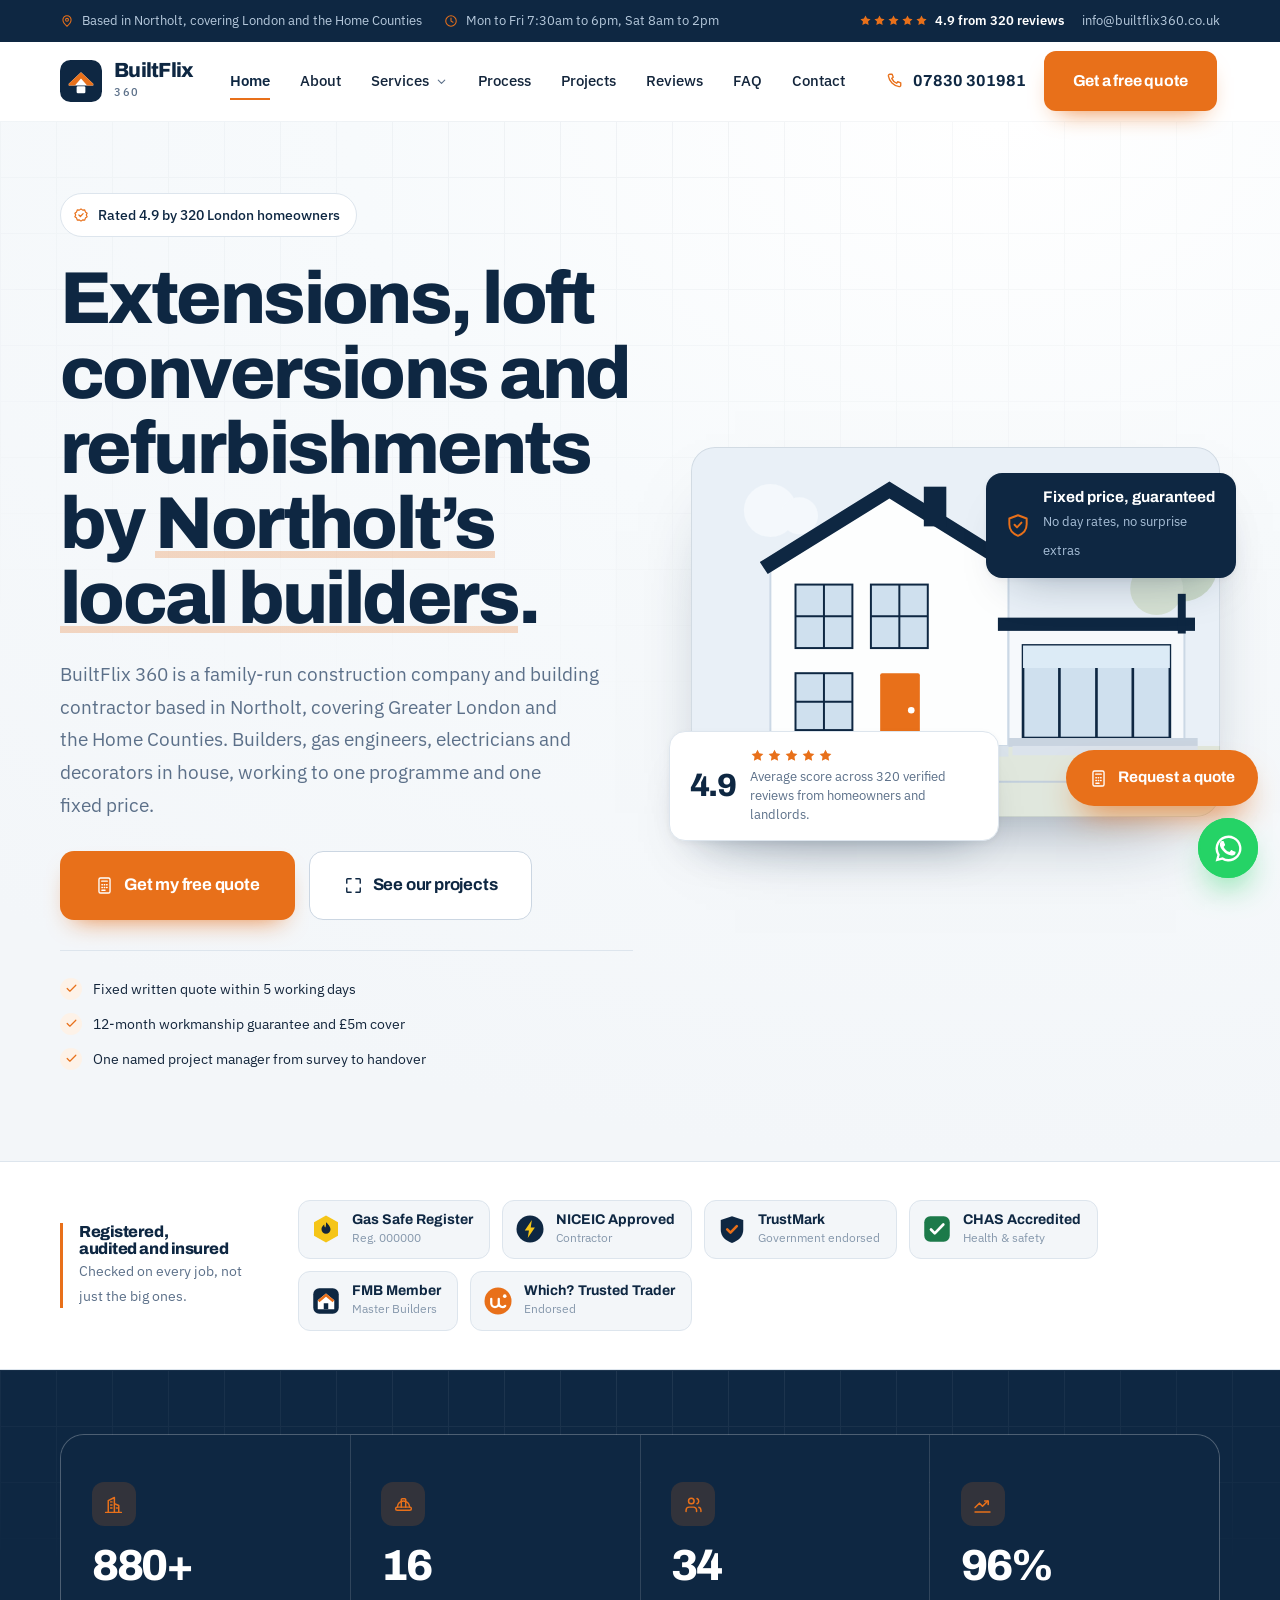
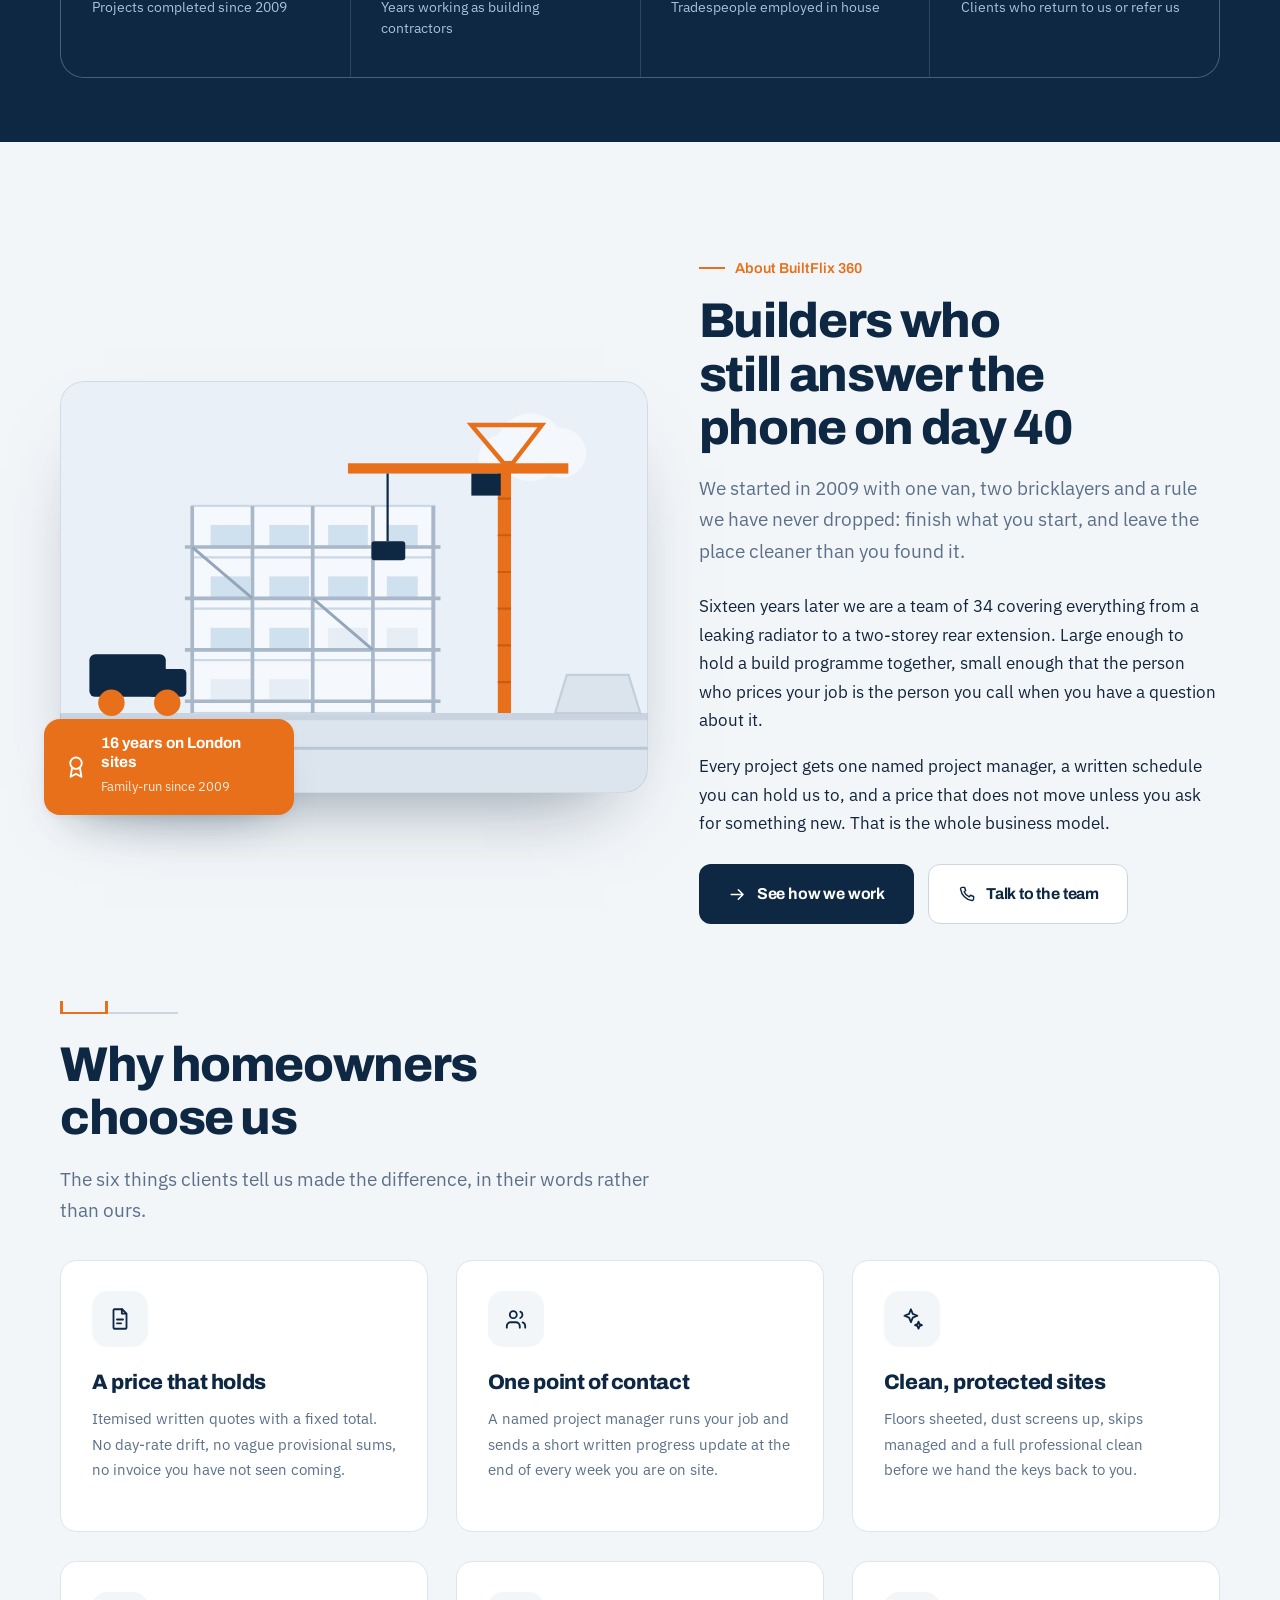
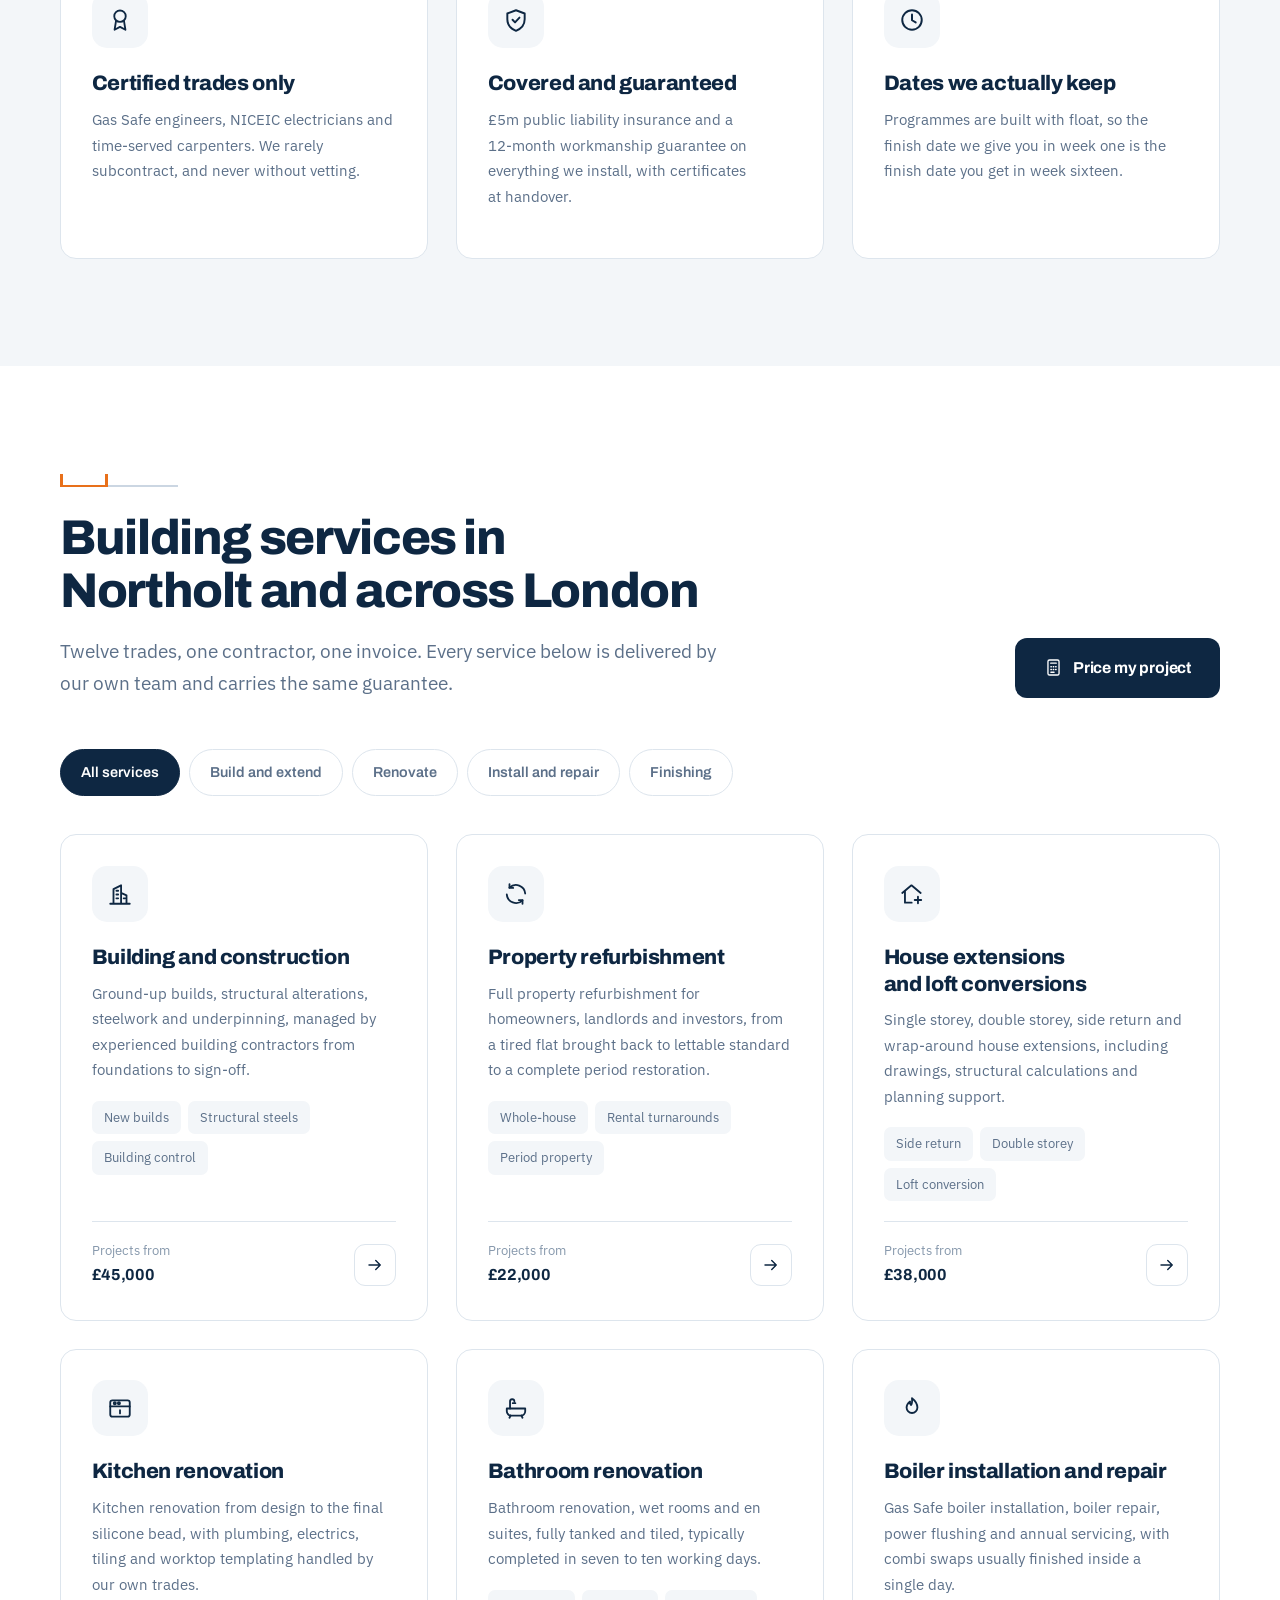
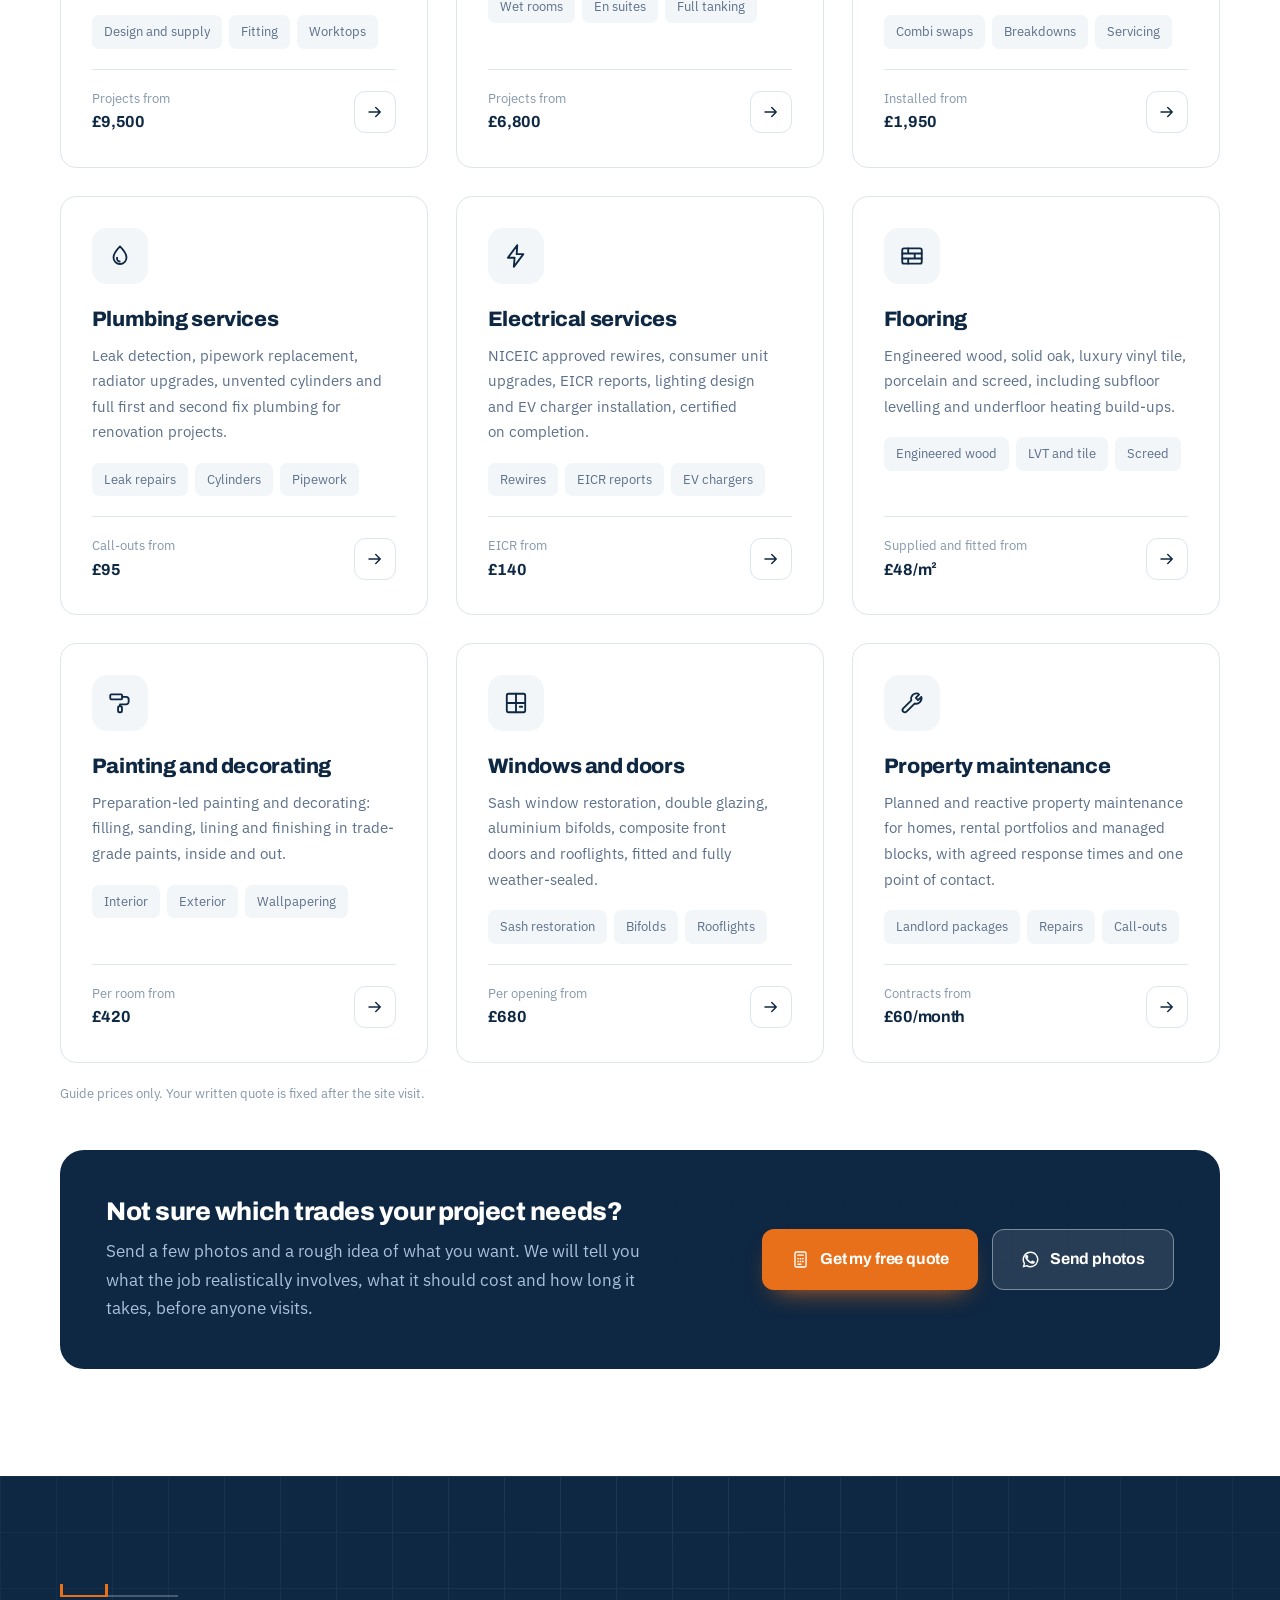
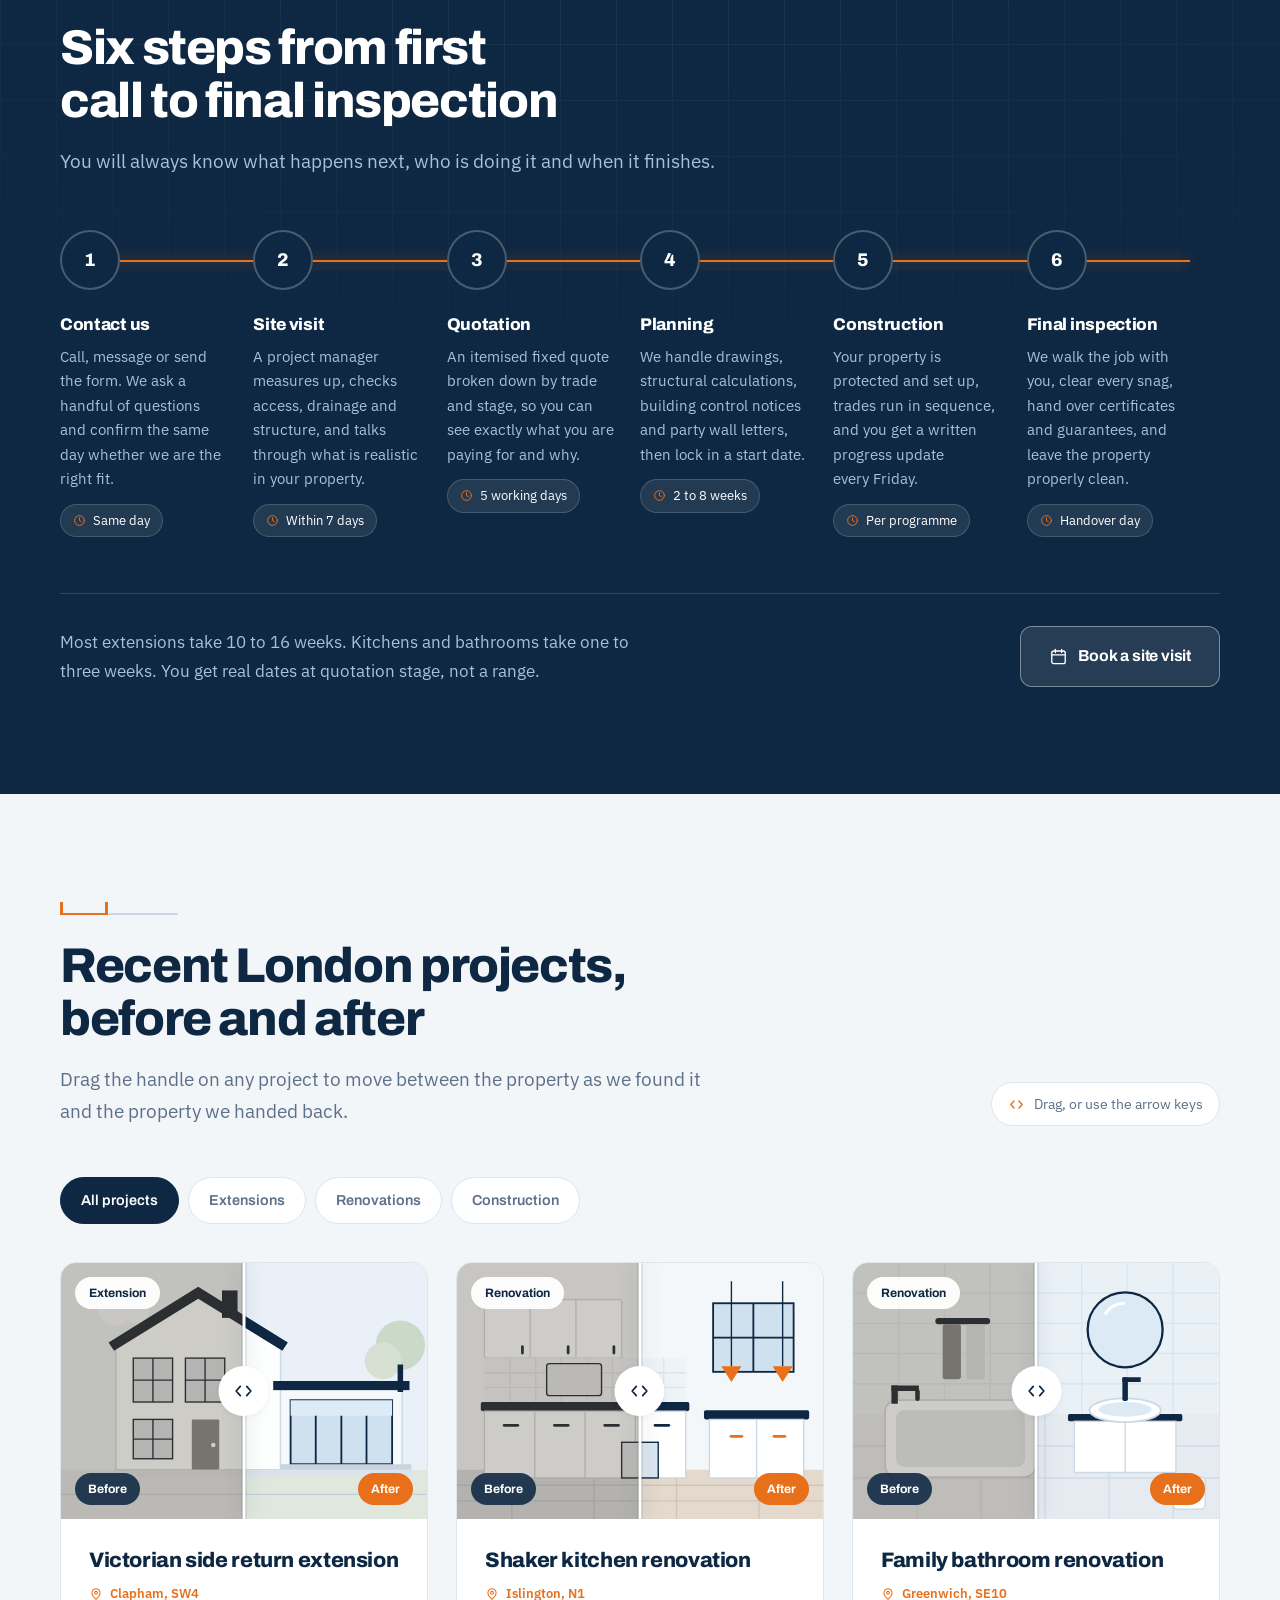
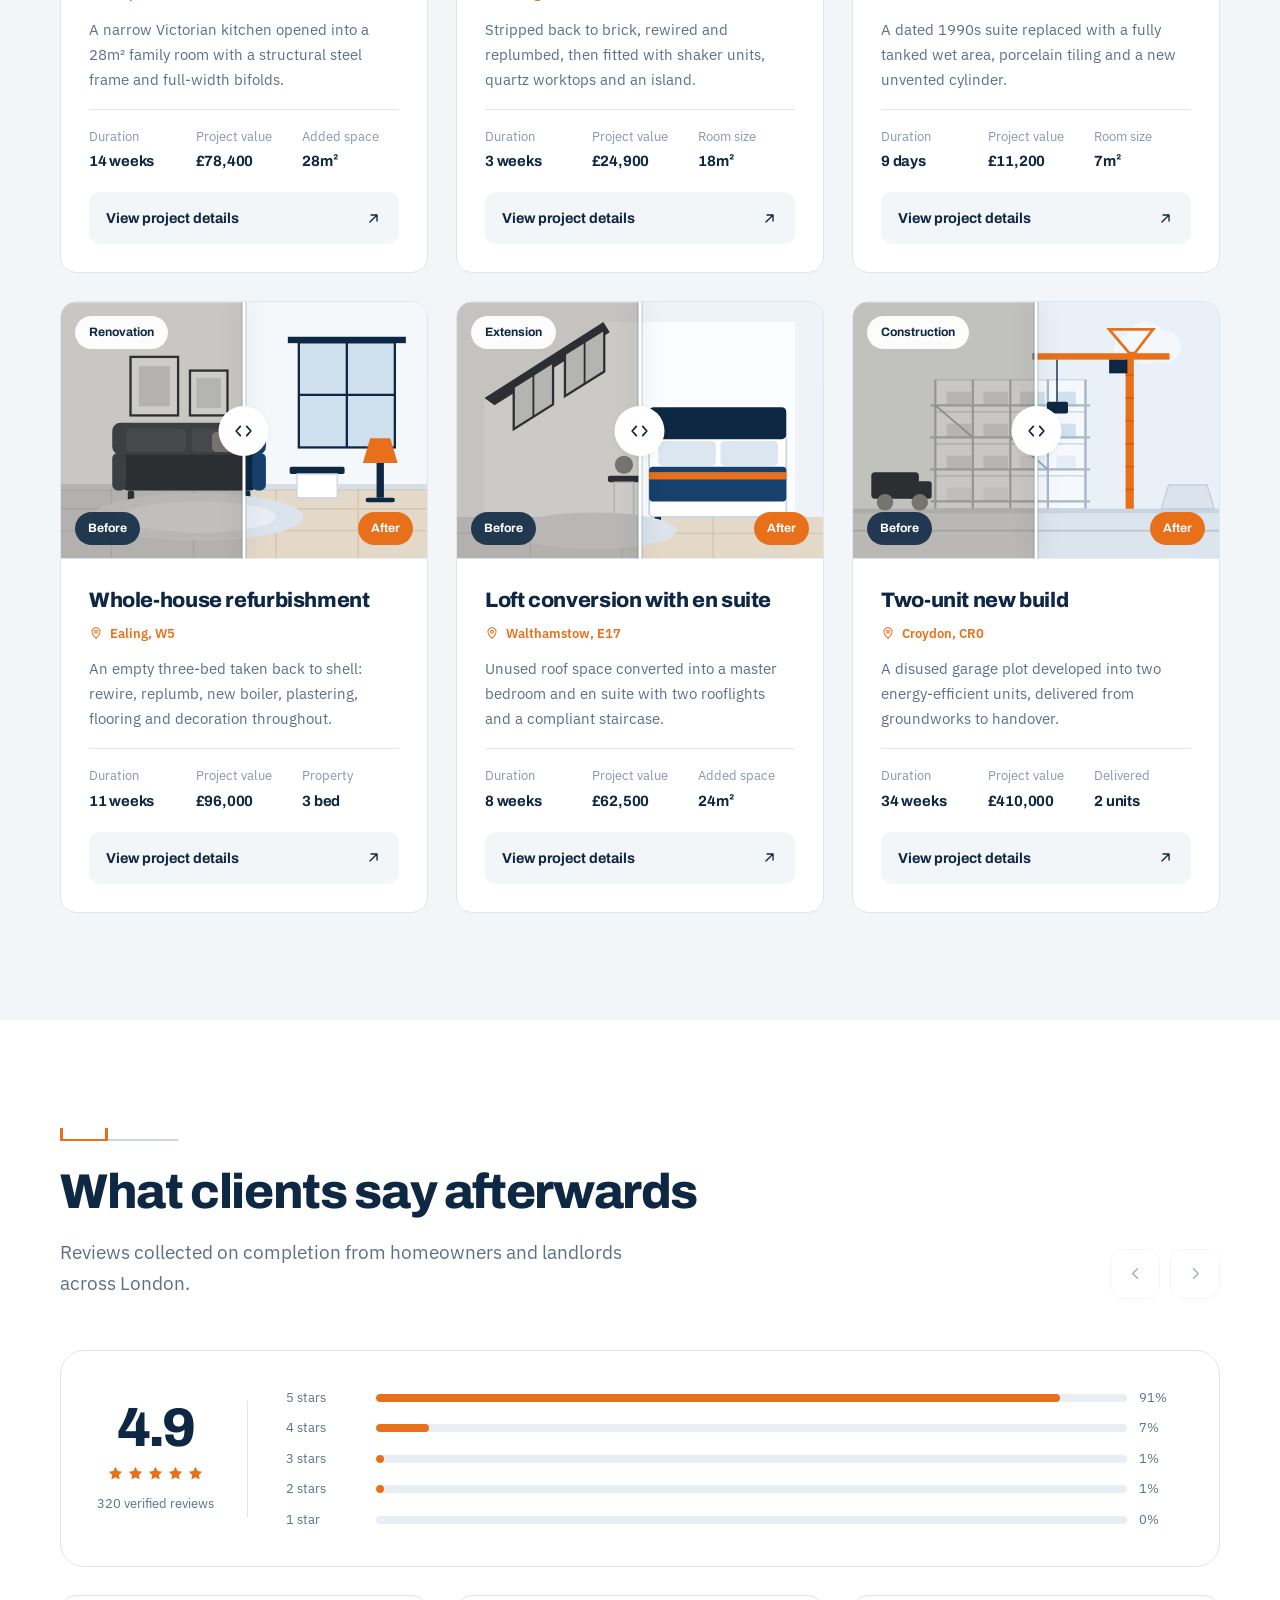
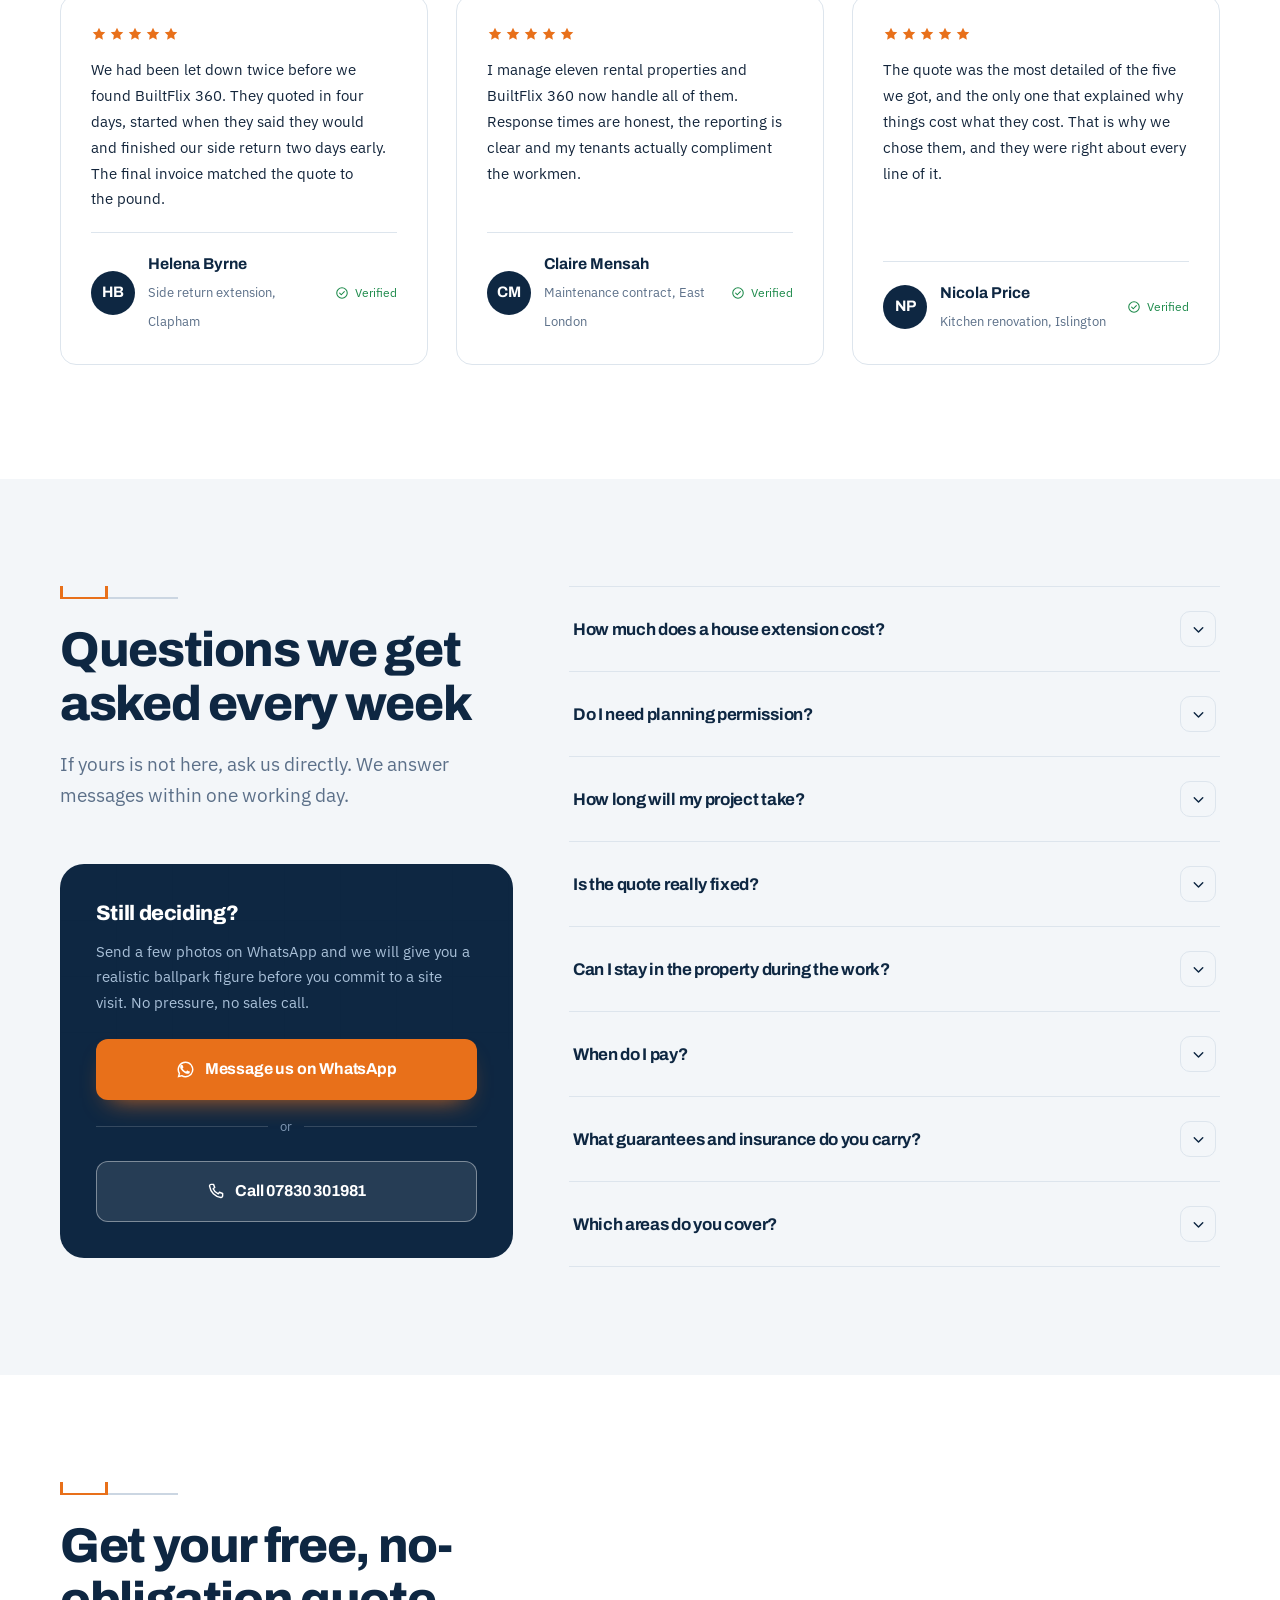
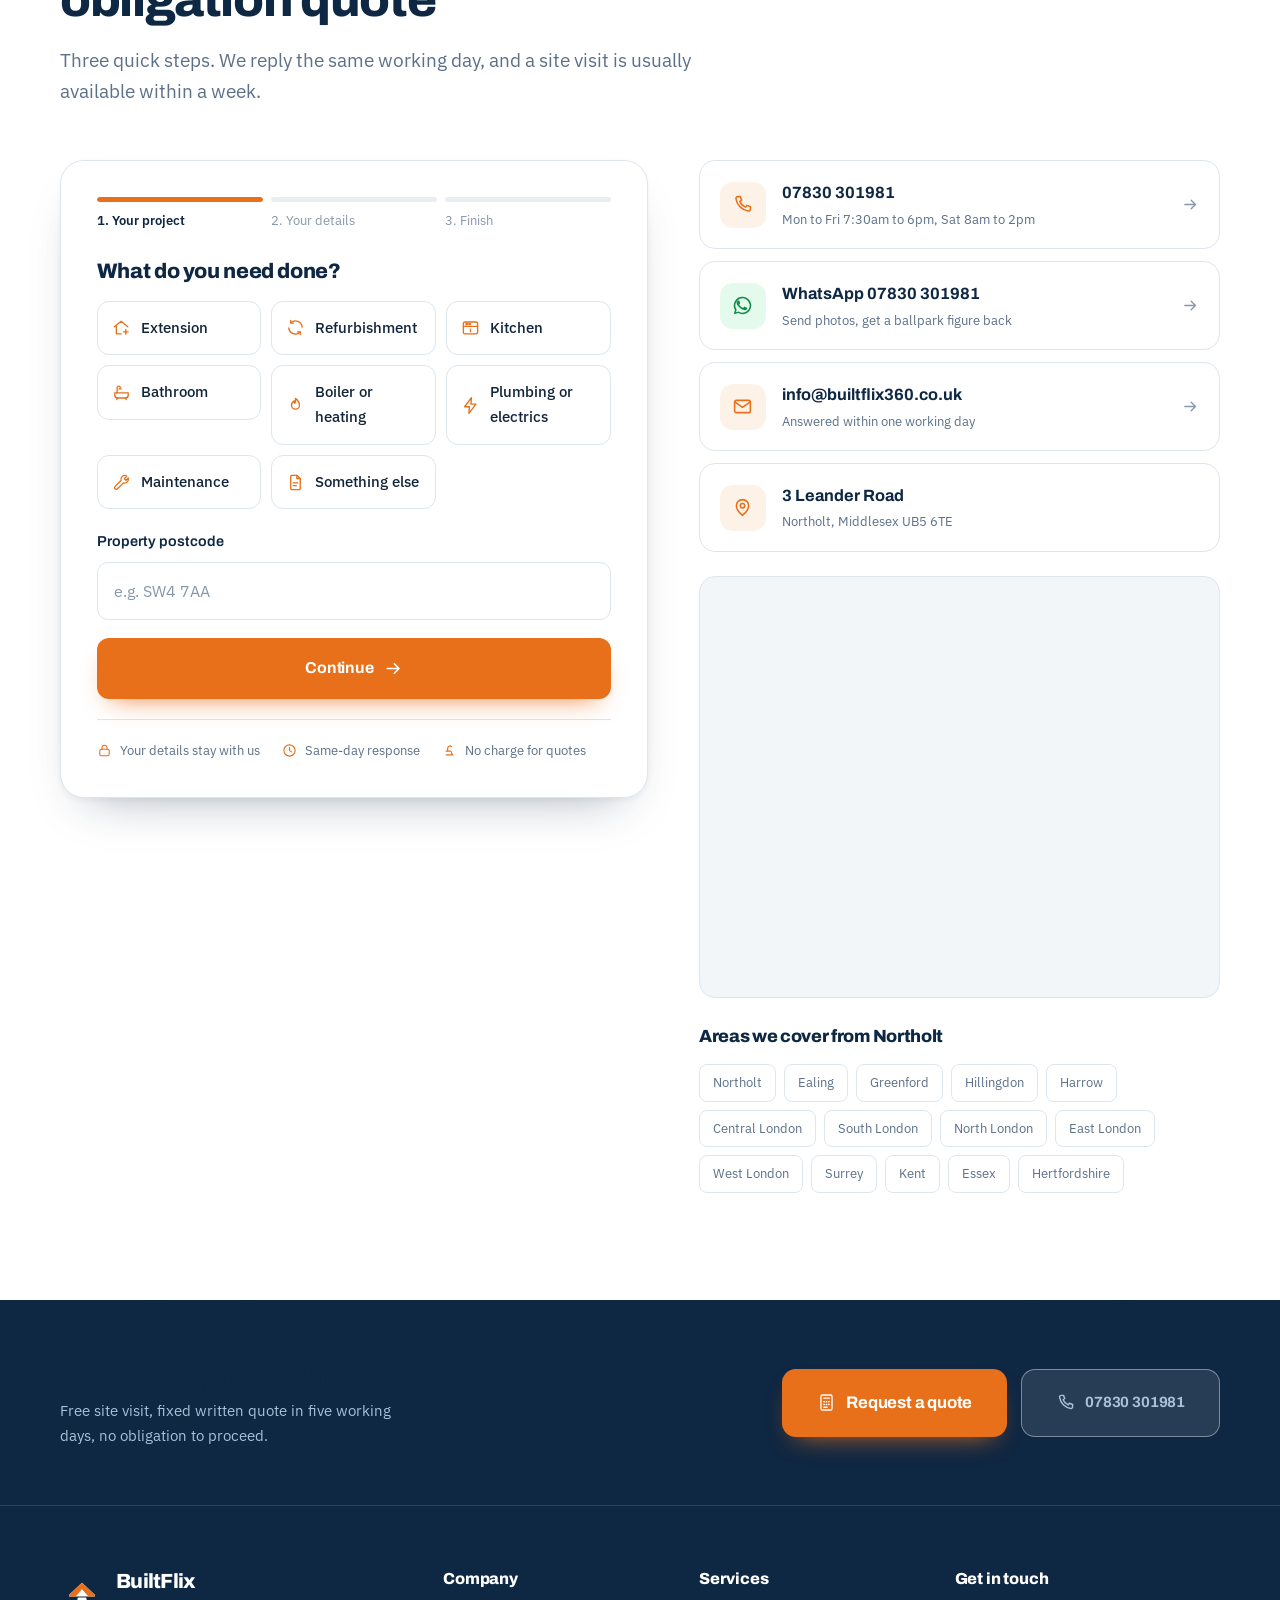
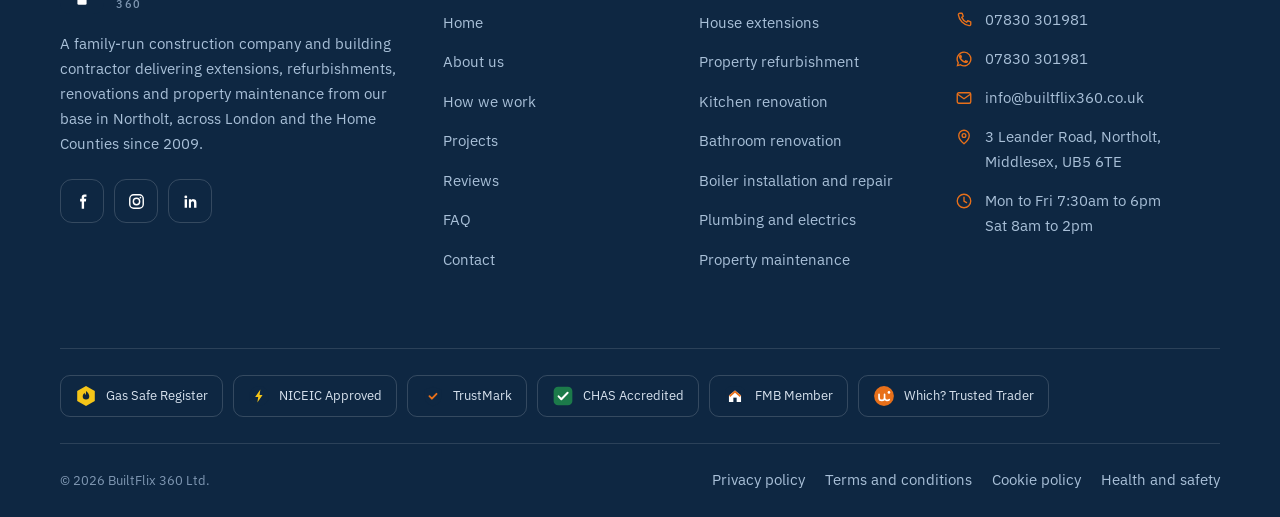
==== index.html @ 6d679d37 "Fix mobile responsive design and layout Co-Authored-By: Claude Opus 5.5 <noreply@anthropic.com>" ====
<!doctype html>
<html lang="en-GB">
<head>
<meta charset="utf-8">
<meta name="viewport" content="width=device-width, initial-scale=1, viewport-fit=cover">
<title>Northolt Builders | Extensions &amp; Lofts | BuiltFlix 360</title>
<meta name="description" content="Northolt builders for house extensions, loft conversions and refurbishments across Greater London. Fixed written quotes in 5 working days. Call 07830 301981.">
<meta name="keywords" content="builders Northolt, building contractors Northolt, house extensions Northolt, loft conversions Northolt, refurbishment Northolt, builders Ealing, builders West London, building contractors London, kitchen renovation, bathroom renovation">
<meta name="geo.region" content="GB-EAL">
<meta name="geo.placename" content="Northolt, London">
<meta name="robots" content="index, follow, max-image-preview:large">
<meta name="theme-color" content="#0e2742">
<link rel="icon" href="/favicon.ico" sizes="48x48">
<link rel="icon" href="/favicon.svg" type="image/svg+xml">
<link rel="apple-touch-icon" href="/apple-touch-icon.png">
<link rel="canonical" href="https://builtflix360.co.uk/">
<meta property="og:type" content="website">
<meta property="og:locale" content="en_GB">
<meta property="og:site_name" content="BuiltFlix 360">
<meta property="og:url" content="https://builtflix360.co.uk/">
<meta property="og:title" content="Builders in Northolt &amp; Greater London | BuiltFlix 360">
<meta property="og:description" content="House extensions, loft conversions, refurbishments, kitchens and bathrooms from a Northolt building contractor. One team, one fixed price.">
<meta name="twitter:card" content="summary">
<meta name="twitter:title" content="Builders in Northolt &amp; Greater London | BuiltFlix 360">
<meta name="twitter:description" content="House extensions, loft conversions, refurbishments, kitchens and bathrooms from a Northolt building contractor. One team, one fixed price.">
<link rel="preconnect" href="https://fonts.googleapis.com">
<link rel="preconnect" href="https://fonts.gstatic.com" crossorigin>
<link href="https://fonts.googleapis.com/css2?family=Archivo:wght@500;600;700;800;900&family=IBM+Plex+Sans:wght@400;500;600&display=swap" rel="stylesheet">

<script type="application/ld+json">
{
  "@context": "https://schema.org",
  "@graph": [
    {
      "@type": "GeneralContractor",
      "@id": "https://builtflix360.co.uk/#business",
      "name": "BuiltFlix 360",
      "description": "Northolt building contractor offering house extensions, loft conversions, property refurbishment, kitchen and bathroom renovation, boiler installation and repair, plumbing, electrical services and property maintenance across Greater London.",
      "url": "https://builtflix360.co.uk/",
      "telephone": "+447830301981",
      "email": "info@builtflix360.co.uk",
      "priceRange": "££",
      "foundingDate": "2009",
      "address": {
        "@type": "PostalAddress",
        "streetAddress": "3 Leander Road",
        "addressLocality": "Northolt",
        "addressRegion": "Middlesex",
        "postalCode": "UB5 6TE",
        "addressCountry": "GB"
      },
      "areaServed": [
        {
          "@type": "City",
          "name": "Northolt"
        },
        {
          "@type": "AdministrativeArea",
          "name": "London Borough of Ealing"
        },
        {
          "@type": "AdministrativeArea",
          "name": "Greater London"
        },
        {
          "@type": "AdministrativeArea",
          "name": "Surrey"
        },
        {
          "@type": "AdministrativeArea",
          "name": "Kent"
        },
        {
          "@type": "AdministrativeArea",
          "name": "Essex"
        },
        {
          "@type": "AdministrativeArea",
          "name": "Hertfordshire"
        }
      ],
      "openingHoursSpecification": [
        {
          "@type": "OpeningHoursSpecification",
          "dayOfWeek": [
            "Monday",
            "Tuesday",
            "Wednesday",
            "Thursday",
            "Friday"
          ],
          "opens": "07:30",
          "closes": "18:00"
        },
        {
          "@type": "OpeningHoursSpecification",
          "dayOfWeek": "Saturday",
          "opens": "08:00",
          "closes": "14:00"
        }
      ],
      "hasOfferCatalog": {
        "@type": "OfferCatalog",
        "name": "Building services",
        "itemListElement": [
          {
            "@type": "Offer",
            "itemOffered": {
              "@type": "Service",
              "name": "House extensions"
            }
          },
          {
            "@type": "Offer",
            "itemOffered": {
              "@type": "Service",
              "name": "Loft conversions"
            }
          },
          {
            "@type": "Offer",
            "itemOffered": {
              "@type": "Service",
              "name": "Property refurbishment"
            }
          },
          {
            "@type": "Offer",
            "itemOffered": {
              "@type": "Service",
              "name": "Kitchen renovation"
            }
          },
          {
            "@type": "Offer",
            "itemOffered": {
              "@type": "Service",
              "name": "Bathroom renovation"
            }
          },
          {
            "@type": "Offer",
            "itemOffered": {
              "@type": "Service",
              "name": "Boiler installation and repair"
            }
          },
          {
            "@type": "Offer",
            "itemOffered": {
              "@type": "Service",
              "name": "Property maintenance"
            }
          }
        ]
      },
      "hasMap": "https://maps.google.com/maps?q=3+Leander+Road,+Northolt,+UB5+6TE",
      "sameAs": [
        "https://www.instagram.com/builtflix360/"
      ],
      "contactPoint": {
        "@type": "ContactPoint",
        "telephone": "+447830301981",
        "email": "info@builtflix360.co.uk",
        "contactType": "customer service",
        "areaServed": "GB",
        "availableLanguage": "English"
      },
      "logo": "https://builtflix360.co.uk/logo.png",
      "image": "https://builtflix360.co.uk/logo.png"
    },
    {
      "@type": "WebSite",
      "@id": "https://builtflix360.co.uk/#website",
      "url": "https://builtflix360.co.uk/",
      "name": "BuiltFlix 360",
      "inLanguage": "en-GB",
      "publisher": {
        "@id": "https://builtflix360.co.uk/#business"
      }
    },
    {
      "@type": "FAQPage",
      "mainEntity": [
        {
          "@type": "Question",
          "name": "How much does a house extension cost?",
          "acceptedAnswer": {
            "@type": "Answer",
            "text": "In London, single storey extensions generally cost between £2,200 and £3,000 per square metre depending on structure, glazing and finish level. A side return typically runs £55,000 to £90,000. BuiltFlix 360 issues a fixed figure after the site visit."
          }
        },
        {
          "@type": "Question",
          "name": "Do I need planning permission for an extension?",
          "acceptedAnswer": {
            "@type": "Answer",
            "text": "Many extensions and loft conversions fall under permitted development and need no planning application. We check your property against current rules at the site visit and prepare the application if one is required."
          }
        },
        {
          "@type": "Question",
          "name": "How long will my building project take?",
          "acceptedAnswer": {
            "@type": "Answer",
            "text": "A bathroom takes seven to ten working days, a kitchen two to three weeks, a loft conversion six to nine weeks and a single storey extension ten to sixteen weeks."
          }
        },
        {
          "@type": "Question",
          "name": "Is the quote really fixed?",
          "acceptedAnswer": {
            "@type": "Answer",
            "text": "Yes. The price changes only if you request work outside the specification or if genuinely hidden defects are uncovered, and then only after a written variation you approve first."
          }
        },
        {
          "@type": "Question",
          "name": "What guarantees and insurance do you carry?",
          "acceptedAnswer": {
            "@type": "Answer",
            "text": "£5m public liability insurance, a 12-month workmanship guarantee, Gas Safe registration for heating work and NICEIC certification for electrical work."
          }
        },
        {
          "@type": "Question",
          "name": "Which areas do you cover?",
          "acceptedAnswer": {
            "@type": "Answer",
            "text": "All Greater London postcodes plus Surrey, Kent, Essex and Hertfordshire within roughly an hour of our Northolt base."
          }
        }
      ]
    }
  ]
}
</script>

<style>
/* ════════════════════════════════════════════════════════════
   BUILTFLIX 360 — design system
   Light theme. Navy structure, soft grey ground, orange action.
   ════════════════════════════════════════════════════════════ */
:root{
  /* colour */
  --paper:#ffffff;
  --mist:#f3f6f9;
  --mist-2:#e8eef4;
  --line:#dde5ed;
  --line-2:#cbd6e2;
  --navy:#0e2742;
  --navy-2:#17406c;
  --navy-3:#1d4f83;
  --ink:#13253b;
  --steel:#5c7089;
  --steel-2:#8698ac;
  --amber:#e8701a;
  --amber-dark:#c85c0d;
  --amber-soft:#fdf2e8;
  --green:#25d366;
  --gold:#c8922a;

  /* type */
  --font-display:"Archivo","Helvetica Neue",Arial,sans-serif;
  --font-body:"IBM Plex Sans","Segoe UI",Roboto,Arial,sans-serif;
  --t-hero:clamp(2.55rem,1.35rem + 4.6vw,4.6rem);
  --t-h2:clamp(1.95rem,1.35rem + 2.3vw,3.05rem);
  --t-h3:clamp(1.12rem,1.03rem + .35vw,1.33rem);
  --t-lead:clamp(1.04rem,.99rem + .28vw,1.22rem);
  --t-body:clamp(.99rem,.96rem + .16vw,1.06rem);
  --t-sm:.9rem;
  --t-xs:.8rem;

  /* space */
  --pad-x:clamp(20px,4vw,40px);
  --sec:clamp(76px,8.4vw,132px);
  --gap:clamp(20px,2.2vw,30px);

  /* form */
  --r-s:10px; --r-m:16px; --r-l:24px; --r-xl:32px;
  --sh-1:0 1px 2px rgba(14,39,66,.05), 0 8px 22px -16px rgba(14,39,66,.28);
  --sh-2:0 2px 6px rgba(14,39,66,.05), 0 24px 48px -28px rgba(14,39,66,.40);
  --sh-3:0 40px 80px -44px rgba(14,39,66,.55);
  --ease:cubic-bezier(.22,.68,.28,1);
  --wrap:1240px;
  --nav-h:78px;
}

*,*::before,*::after{box-sizing:border-box}
html{scroll-behavior:smooth;scroll-padding-top:104px;-webkit-text-size-adjust:100%}
body{
  margin:0;background:var(--paper);color:var(--ink);
  font-family:var(--font-body);font-size:var(--t-body);line-height:1.68;
  -webkit-font-smoothing:antialiased;text-rendering:optimizeLegibility;overflow-x:hidden;
}
body.is-locked{overflow:hidden}
h1,h2,h3,h4,h5{font-family:var(--font-display);font-weight:800;letter-spacing:-.028em;line-height:1.09;color:var(--navy);margin:0 0 .48em;text-wrap:balance}
h1{font-size:var(--t-hero);letter-spacing:-.035em;line-height:1.02}
h2{font-size:var(--t-h2)}
h3{font-size:var(--t-h3);letter-spacing:-.018em;line-height:1.28}
h4{font-size:1rem;letter-spacing:-.012em}
p{margin:0 0 1.05em;text-wrap:pretty}
a{color:inherit;text-decoration:none}
ul,ol{margin:0;padding:0;list-style:none}
img,svg{max-width:100%;display:block}
button,input,select,textarea{font:inherit;color:inherit}
strong{font-weight:600}
:focus-visible{outline:3px solid var(--amber);outline-offset:3px;border-radius:6px}
::selection{background:var(--amber);color:#fff}
.sr{position:absolute;width:1px;height:1px;padding:0;margin:-1px;overflow:hidden;clip:rect(0 0 0 0);white-space:nowrap;border:0}
.skip{position:fixed;left:16px;top:-70px;z-index:300;background:var(--navy);color:#fff;padding:13px 20px;border-radius:0 0 12px 12px;font-weight:600;transition:top .22s var(--ease)}
.skip:focus{top:0}

/* ── layout ─────────────────────────────────────────────── */
.wrap{width:100%;max-width:var(--wrap);margin-inline:auto;padding-inline:var(--pad-x)}
.wrap--narrow{max-width:900px}
.section{padding-block:var(--sec);position:relative}
.section--mist{background:var(--mist)}
.section--navy{background:var(--navy);color:#d7e2ee}
.section--navy h2,.section--navy h3,.section--navy h4{color:#fff}
.section--navy .lead{color:#a9c0d8}
.section--tight{padding-block:clamp(52px,5vw,76px)}
.grid{display:grid;gap:var(--gap)}
.g-auto-3{grid-template-columns:repeat(auto-fit,minmax(min(100%,330px),1fr))}
.g-auto-4{grid-template-columns:repeat(auto-fit,minmax(min(100%,248px),1fr))}
.blueprint::before{content:"";position:absolute;inset:0;pointer-events:none;opacity:.045;
  background-image:linear-gradient(var(--navy) 1px,transparent 1px),linear-gradient(90deg,var(--navy) 1px,transparent 1px);
  background-size:56px 56px;
  -webkit-mask-image:radial-gradient(120% 80% at 50% 0,#000,transparent 78%);
  mask-image:radial-gradient(120% 80% at 50% 0,#000,transparent 78%)}
.section--navy.blueprint::before{opacity:.07;background-image:linear-gradient(#fff 1px,transparent 1px),linear-gradient(90deg,#fff 1px,transparent 1px)}

/* ── section headings ───────────────────────────────────── */
.mark{position:relative;display:block;width:118px;height:13px;margin:0 0 24px}
.mark::before{content:"";position:absolute;left:0;bottom:0;width:100%;height:2px;background:var(--line-2)}
.mark::after{content:"";position:absolute;left:0;bottom:0;width:48px;height:13px;
  border-left:3px solid var(--amber);border-right:3px solid var(--amber);
  background:linear-gradient(var(--amber),var(--amber)) left bottom/100% 2px no-repeat}
.section--navy .mark::before{background:rgba(255,255,255,.24)}
.shead{max-width:66ch;margin:0 0 clamp(38px,4.2vw,60px)}
.shead--center{margin-inline:auto;text-align:center}
.shead--center .mark{margin-inline:auto}
.shead h2{margin-bottom:18px}
.lead{margin:0;color:var(--steel);font-size:var(--t-lead);line-height:1.62;max-width:62ch}
.shead--center .lead{margin-inline:auto}
.shead-split{display:flex;align-items:flex-end;justify-content:space-between;gap:40px;margin-bottom:clamp(34px,4vw,54px)}
.shead-split .shead{margin-bottom:0}

/* ── buttons ────────────────────────────────────────────── */
.btn{
  position:relative;display:inline-flex;align-items:center;justify-content:center;gap:10px;
  font-family:var(--font-display);font-weight:700;font-size:.99rem;letter-spacing:-.012em;
  padding:16px 28px;border-radius:12px;border:1.5px solid transparent;cursor:pointer;overflow:hidden;
  transition:transform .22s var(--ease),background-color .22s var(--ease),box-shadow .22s var(--ease),border-color .22s var(--ease),color .22s var(--ease);
}
.btn svg{width:19px;height:19px;flex:none;transition:transform .26s var(--ease)}
.btn:hover svg{transform:translateX(3px)}
.btn:active{transform:translateY(0) scale(.985)}
.btn--primary{background:var(--amber);color:#fff;box-shadow:0 12px 26px -14px rgba(232,112,26,.95)}
.btn--primary:hover{background:var(--amber-dark);transform:translateY(-3px);box-shadow:0 20px 34px -16px rgba(232,112,26,.95)}
.btn--navy{background:var(--navy);color:#fff}
.btn--navy:hover{background:var(--navy-2);transform:translateY(-3px);box-shadow:var(--sh-2)}
.btn--ghost{background:#fff;color:var(--navy);border-color:var(--line-2)}
.btn--ghost:hover{border-color:var(--navy);transform:translateY(-3px);box-shadow:var(--sh-1)}
.btn--light{background:rgba(255,255,255,.10);color:#fff;border-color:rgba(255,255,255,.4)}
.btn--light:hover{background:#fff;color:var(--navy);border-color:#fff;transform:translateY(-3px)}
.btn--lg{padding:19px 34px;font-size:1.05rem;border-radius:14px}
.btn--wide{width:100%}
.btn-row{display:flex;flex-wrap:wrap;gap:14px}
/* sheen sweep on primary actions */
.btn--primary::after,.btn--navy::after{content:"";position:absolute;top:0;left:-60%;width:40%;height:100%;
  background:linear-gradient(100deg,transparent,rgba(255,255,255,.32),transparent);transform:skewX(-18deg);transition:left .6s var(--ease)}
.btn--primary:hover::after,.btn--navy:hover::after{left:120%}
.alink{display:inline-flex;align-items:center;gap:8px;font-family:var(--font-display);font-weight:700;color:var(--navy);font-size:.96rem}
.alink svg{width:17px;height:17px;transition:transform .24s var(--ease)}
.alink:hover{color:var(--amber)}
.alink:hover svg{transform:translateX(5px)}

/* ── pills, chips, badges ───────────────────────────────── */
.pill{display:inline-flex;align-items:center;gap:9px;background:#fff;border:1px solid var(--line);
  padding:9px 16px 9px 12px;border-radius:100px;font-size:var(--t-sm);font-weight:500;color:var(--navy)}
.pill svg{width:16px;height:16px;color:var(--amber);flex:none}
.pill--soft{background:var(--amber-soft);border-color:#f6dcc4}
.tagline{display:inline-flex;align-items:center;gap:10px;font-family:var(--font-display);font-weight:600;
  font-size:var(--t-sm);color:var(--amber);margin-bottom:14px}
.tagline::before{content:"";width:26px;height:2px;background:var(--amber);flex:none}
.section--navy .tagline{color:#f0a163}

/* ── top utility bar ────────────────────────────────────── */
.util{background:var(--navy);color:#b7cadd;font-size:var(--t-xs)}
.util-inner{display:flex;align-items:center;justify-content:space-between;gap:20px;height:42px}
.util-list{display:flex;align-items:center;gap:22px}
.util-list li{display:inline-flex;align-items:center;gap:8px;white-space:nowrap}
.util-list svg{width:14px;height:14px;color:var(--amber);flex:none}
.util a:hover{color:#fff}
.util-right{display:flex;align-items:center;gap:18px}
.util-rating{display:inline-flex;align-items:center;gap:7px;color:#fff;font-weight:600}
.util-rating .stars svg{width:13px;height:13px;color:var(--amber)}
.util-rating .stars{display:flex;gap:1px}

/* ── navigation ─────────────────────────────────────────── */
.nav{position:sticky;top:0;z-index:70;background:rgba(255,255,255,.9);backdrop-filter:saturate(150%) blur(16px);
  border-bottom:1px solid transparent;transition:box-shadow .3s var(--ease),border-color .3s var(--ease),background-color .3s var(--ease)}
.nav.is-stuck{border-bottom-color:var(--line);box-shadow:0 10px 30px -24px rgba(14,39,66,.75);background:rgba(255,255,255,.96)}
.nav-inner{display:flex;align-items:center;gap:22px;height:var(--nav-h)}
.progress{position:absolute;left:0;bottom:-1px;height:2px;width:0;background:linear-gradient(90deg,var(--amber),#f59b57);transition:width .12s linear}
.brand{display:flex;align-items:center;gap:12px;flex:none}
.brand svg{width:42px;height:42px;transition:transform .3s var(--ease)}
.brand:hover svg{transform:rotate(-4deg) scale(1.04)}
.brand-name{display:block;font-family:var(--font-display);font-weight:800;font-size:1.28rem;letter-spacing:-.035em;color:var(--navy);line-height:1}
.brand-sub{display:block;font-size:.66rem;letter-spacing:.16em;color:var(--steel);text-transform:uppercase;margin-top:4px;font-weight:500}
.nav-links{display:flex;align-items:center;gap:2px;margin-left:auto}
.nav-links>li{position:relative}
.nav-links>li>a{position:relative;display:inline-flex;align-items:center;gap:6px;padding:11px 14px;border-radius:9px;
  font-size:.95rem;font-weight:500;color:var(--ink);transition:color .2s var(--ease),background-color .2s var(--ease)}
.nav-links>li>a::after{content:"";position:absolute;left:14px;right:14px;bottom:5px;height:2px;background:var(--amber);
  transform:scaleX(0);transform-origin:left;transition:transform .28s var(--ease)}
.nav-links>li>a:hover{color:var(--navy)}
.nav-links>li>a:hover::after,.nav-links>li>a.is-active::after{transform:scaleX(1)}
.nav-links>li>a.is-active{color:var(--navy);font-weight:600}
.nav-links .caret{width:13px;height:13px;color:var(--steel);transition:transform .26s var(--ease)}
.has-sub:hover .caret{transform:rotate(180deg)}
.subnav{position:absolute;top:calc(100% + 10px);left:-8px;width:520px;background:#fff;border:1px solid var(--line);
  border-radius:var(--r-m);box-shadow:var(--sh-2);padding:14px;display:grid;grid-template-columns:1fr 1fr;gap:2px;
  opacity:0;visibility:hidden;transform:translateY(10px);transition:opacity .24s var(--ease),transform .24s var(--ease),visibility .24s}
.has-sub:hover .subnav,.has-sub:focus-within .subnav{opacity:1;visibility:visible;transform:none}
.subnav a{display:flex;align-items:center;gap:11px;padding:11px 12px;border-radius:10px;font-size:.9rem;color:var(--ink);transition:background-color .18s,color .18s}
.subnav a svg{width:18px;height:18px;color:var(--amber);flex:none}
.subnav a:hover{background:var(--mist);color:var(--navy)}
.nav-cta{display:flex;align-items:center;gap:14px;flex:none}
.nav-phone{display:inline-flex;align-items:center;gap:10px;font-family:var(--font-display);font-weight:700;color:var(--navy);font-size:1rem;padding:8px 4px}
.nav-phone svg{width:18px;height:18px;color:var(--amber)}
.nav-phone:hover{color:var(--amber)}
.nav-toggle{display:none;width:50px;height:50px;border:1px solid var(--line-2);background:#fff;border-radius:12px;
  align-items:center;justify-content:center;cursor:pointer;transition:border-color .2s,background-color .2s}
.nav-toggle:hover{border-color:var(--navy)}
.nav-toggle svg{width:22px;height:22px;color:var(--navy)}

/* drawer */
.drawer{position:fixed;inset:0;z-index:95;visibility:hidden}
.drawer-scrim{position:absolute;inset:0;background:rgba(14,39,66,.55);opacity:0;transition:opacity .34s var(--ease)}
.drawer-panel{position:absolute;top:0;right:0;width:min(400px,90vw);height:100%;background:#fff;display:flex;flex-direction:column;
  transform:translateX(100%);transition:transform .38s var(--ease);overflow-y:auto;overscroll-behavior:contain;
  padding:22px 22px calc(22px + env(safe-area-inset-bottom))}
.drawer.is-open{visibility:visible}
.drawer.is-open .drawer-scrim{opacity:1}
.drawer.is-open .drawer-panel{transform:none}
.drawer-head{display:flex;justify-content:space-between;align-items:center;margin-bottom:18px}
.drawer-close{width:48px;height:48px;border:1px solid var(--line-2);background:#fff;border-radius:12px;display:flex;align-items:center;justify-content:center;cursor:pointer}
.drawer-close svg{width:20px;height:20px;color:var(--navy)}
.drawer-link{display:flex;align-items:center;justify-content:space-between;padding:15px 12px;border-radius:11px;
  font-family:var(--font-display);font-weight:600;font-size:1.08rem;color:var(--navy);border-bottom:1px solid var(--line)}
.drawer-link svg{width:17px;height:17px;color:var(--steel-2)}
.drawer-link:hover{background:var(--mist)}
.drawer-foot{margin-top:auto;padding-top:26px;display:grid;gap:12px}
.drawer-trust{display:flex;flex-wrap:wrap;gap:8px;margin-top:18px}
.drawer-trust li{font-size:var(--t-xs);color:var(--steel);border:1px solid var(--line);border-radius:7px;padding:5px 10px}

/* ── hero ───────────────────────────────────────────────── */
.hero{position:relative;padding-block:clamp(52px,5.6vw,84px) clamp(72px,7vw,104px);
  background:radial-gradient(120% 100% at 78% 0,#fff 0%,#f7fafc 42%,var(--mist) 100%);overflow:hidden}
.hero-grid{position:relative;display:grid;grid-template-columns:1.04fr .96fr;gap:clamp(38px,4.5vw,64px);align-items:center}
.hero-grid>*,.contact-grid>*,.faq-grid>*{min-width:0}
.hero h1{margin-bottom:22px}
.hero h1 .u{background:linear-gradient(rgba(232,112,26,.26),rgba(232,112,26,.26)) 0 calc(100% - .06em)/100% .1em no-repeat;-webkit-box-decoration-break:clone;box-decoration-break:clone}
.hero-lead{font-size:var(--t-lead);color:var(--steel);max-width:56ch;margin-bottom:30px}
.hero .btn-row{margin-bottom:30px}
.hero-usp{display:grid;gap:11px;padding-top:26px;border-top:1px solid var(--line)}
.hero-usp li{display:flex;align-items:center;gap:11px;font-size:var(--t-sm);color:var(--ink)}
.hero-usp .tick{width:22px;height:22px;border-radius:50%;background:var(--amber-soft);display:flex;align-items:center;justify-content:center;flex:none}
.hero-usp .tick svg{width:13px;height:13px;color:var(--amber)}
.hero-media{position:relative}
.frame{position:relative;border-radius:var(--r-l);overflow:hidden;background:var(--mist-2);box-shadow:var(--sh-3);isolation:isolate}
.frame::after{content:"";position:absolute;inset:0;border-radius:var(--r-l);box-shadow:inset 0 0 0 1px rgba(14,39,66,.10);pointer-events:none}
.frame .scene{width:100%;height:auto}
.plan-layer{position:absolute;inset:0;filter:grayscale(1) sepia(1) hue-rotate(176deg) saturate(2.6) brightness(1.04)}
.plan-line{position:absolute;top:0;bottom:0;width:3px;background:var(--amber);box-shadow:0 0 26px rgba(232,112,26,.9);left:0;opacity:0}
.build .plan-layer{animation:wipe 2.1s .45s cubic-bezier(.62,0,.3,1) forwards}
.build .plan-line{animation:wipeline 2.1s .45s cubic-bezier(.62,0,.3,1) forwards}
@keyframes wipe{from{clip-path:inset(0 0 0 0)}to{clip-path:inset(0 0 0 100%)}}
@keyframes wipeline{0%{left:0;opacity:1}92%{opacity:1}100%{left:100%;opacity:0}}
.hero-rating{position:absolute;left:-22px;bottom:-24px;background:#fff;border:1px solid var(--line);border-radius:var(--r-m);
  padding:16px 20px;box-shadow:var(--sh-2);display:flex;align-items:center;gap:15px;max-width:330px}
.hero-rating .score{font-family:var(--font-display);font-size:2rem;font-weight:800;color:var(--navy);line-height:1;letter-spacing:-.05em}
.hero-rating .stars{display:flex;gap:2px;margin-bottom:5px}
.hero-rating .stars svg{width:15px;height:15px;color:var(--amber)}
.hero-rating small{display:block;color:var(--steel);font-size:var(--t-xs);line-height:1.45}
.hero-guarantee{position:absolute;right:-16px;top:26px;background:var(--navy);color:#fff;border-radius:var(--r-m);
  padding:15px 19px;box-shadow:var(--sh-2);display:flex;align-items:center;gap:12px;max-width:250px}
.hero-guarantee svg{width:26px;height:26px;color:var(--amber);flex:none}
.hero-guarantee b{display:block;font-family:var(--font-display);font-size:.96rem;line-height:1.2}
.hero-guarantee small{color:#a9c0d8;font-size:var(--t-xs)}
.hero-float{animation:float 7s ease-in-out infinite}
@keyframes float{0%,100%{transform:translateY(0)}50%{transform:translateY(-9px)}}

/* ── certification strip ────────────────────────────────── */
.certs{background:#fff;border-block:1px solid var(--line);padding-block:clamp(26px,3vw,38px)}
.certs-inner{display:grid;grid-template-columns:auto 1fr;gap:clamp(22px,3vw,48px);align-items:center}
.certs-label{max-width:200px;font-size:var(--t-sm);color:var(--steel);border-left:3px solid var(--amber);padding-left:16px}
.certs-label b{display:block;font-family:var(--font-display);color:var(--navy);font-size:1rem;margin-bottom:2px}
.cert-list{display:flex;flex-wrap:wrap;gap:12px}
.cert{display:flex;align-items:center;gap:11px;border:1px solid var(--line);background:var(--mist);border-radius:12px;
  padding:11px 16px 11px 12px;transition:transform .24s var(--ease),border-color .24s var(--ease),background-color .24s var(--ease),box-shadow .24s var(--ease)}
.cert:hover{transform:translateY(-3px);border-color:var(--line-2);background:#fff;box-shadow:var(--sh-1)}
.cert svg{width:30px;height:30px;flex:none}
.cert b{display:block;font-family:var(--font-display);font-size:.88rem;color:var(--navy);line-height:1.15}
.cert small{display:block;font-size:.72rem;color:var(--steel-2)}

/* ── statistics band ────────────────────────────────────── */
.statband{position:relative;overflow:hidden}
.stat-grid{display:grid;grid-template-columns:repeat(4,1fr);gap:1px;background:rgba(255,255,255,.14);
  border:1px solid rgba(255,255,255,.14);border-radius:var(--r-l);overflow:hidden}
.stat{background:var(--navy);padding:clamp(26px,3vw,40px) clamp(20px,2.4vw,32px);transition:background-color .3s var(--ease)}
.stat:hover{background:var(--navy-2)}
.stat .ico{width:44px;height:44px;border-radius:12px;background:rgba(232,112,26,.16);display:flex;align-items:center;justify-content:center;margin-bottom:18px}
.stat .ico svg{width:21px;height:21px;color:var(--amber)}
.stat b{display:block;font-family:var(--font-display);font-weight:800;font-size:clamp(2.1rem,3.4vw,2.9rem);
  letter-spacing:-.05em;color:#fff;line-height:1}
.stat span{display:block;margin-top:9px;color:#a9c0d8;font-size:var(--t-sm);line-height:1.45}

/* ── service cards ──────────────────────────────────────── */
.filters{display:flex;flex-wrap:wrap;gap:9px;margin-bottom:clamp(28px,3vw,40px)}
.filter{background:#fff;border:1px solid var(--line);border-radius:100px;padding:10px 20px;cursor:pointer;
  font-family:var(--font-display);font-weight:600;font-size:.9rem;color:var(--steel);
  transition:background-color .22s var(--ease),color .22s var(--ease),border-color .22s var(--ease),transform .22s var(--ease)}
.filter:hover{border-color:var(--navy);color:var(--navy);transform:translateY(-2px)}
.filter[aria-pressed="true"]{background:var(--navy);border-color:var(--navy);color:#fff}
.svc{position:relative;background:#fff;border:1px solid var(--line);border-radius:var(--r-m);padding:clamp(24px,2.4vw,32px);
  display:flex;flex-direction:column;overflow:hidden;
  transition:transform .3s var(--ease),box-shadow .3s var(--ease),border-color .3s var(--ease)}
.svc::before{content:"";position:absolute;left:0;right:0;top:0;height:3px;background:var(--amber);
  transform:scaleX(0);transform-origin:left;transition:transform .38s var(--ease)}
.svc:hover{transform:translateY(-6px);box-shadow:var(--sh-2);border-color:var(--line-2)}
.svc:hover::before{transform:scaleX(1)}
.svc .ico{position:relative;width:56px;height:56px;border-radius:15px;background:var(--mist);display:flex;align-items:center;
  justify-content:center;margin-bottom:22px;transition:background-color .3s var(--ease),transform .3s var(--ease)}
.svc .ico svg{width:26px;height:26px;color:var(--navy);transition:color .3s var(--ease)}
.svc:hover .ico{background:var(--navy);transform:rotate(-5deg)}
.svc:hover .ico svg{color:#fff}
.svc h3{margin-bottom:10px}
.svc p{color:var(--steel);font-size:.95rem;margin-bottom:18px}
.svc-tags{display:flex;flex-wrap:wrap;gap:7px;margin-bottom:20px}
.svc-tags li{background:var(--mist);border:1px solid transparent;border-radius:7px;padding:5px 11px;font-size:var(--t-xs);color:var(--steel);transition:border-color .22s}
.svc:hover .svc-tags li{border-color:var(--line)}
.svc-foot{display:flex;align-items:center;justify-content:space-between;gap:14px;margin-top:auto;padding-top:18px;border-top:1px solid var(--line)}
.svc-from{font-size:var(--t-xs);color:var(--steel-2)}
.svc-from b{display:block;font-family:var(--font-display);font-size:1rem;color:var(--navy);letter-spacing:-.02em}
.svc-go{width:42px;height:42px;border-radius:11px;border:1px solid var(--line);display:flex;align-items:center;justify-content:center;
  color:var(--navy);flex:none;transition:background-color .24s var(--ease),color .24s var(--ease),border-color .24s var(--ease),transform .24s var(--ease)}
.svc-go svg{width:18px;height:18px}
.svc:hover .svc-go{background:var(--amber);border-color:var(--amber);color:#fff;transform:translateX(3px)}
.svc[hidden]{display:none}
.svc-cta{margin-top:clamp(32px,3.6vw,48px);background:var(--navy);border-radius:var(--r-l);padding:clamp(30px,3.6vw,48px);
  display:flex;flex-wrap:wrap;align-items:center;justify-content:space-between;gap:26px;position:relative;overflow:hidden}
.svc-cta h3{margin:0 0 8px;color:#fff;font-size:clamp(1.3rem,2vw,1.7rem)}
.svc-cta p{margin:0;color:#a9c0d8;max-width:56ch}
.svc-cta .btn-row{position:relative;z-index:1}

/* ── process ────────────────────────────────────────────── */
.steps{position:relative;display:grid;grid-template-columns:repeat(6,1fr);gap:0;counter-reset:step}
.steps::before{content:"";position:absolute;left:30px;right:30px;top:30px;height:2px;background:rgba(255,255,255,.16)}
.steps::after{content:"";position:absolute;left:30px;top:30px;height:2px;width:0;background:var(--amber);
  transition:width 1.7s var(--ease);box-shadow:0 0 14px rgba(232,112,26,.65)}
.steps.is-in::after{width:calc(100% - 60px)}
.step{position:relative;padding-right:22px}
.step-num{position:relative;z-index:1;width:60px;height:60px;border-radius:50%;background:var(--navy);
  border:2px solid rgba(255,255,255,.24);display:flex;align-items:center;justify-content:center;
  font-family:var(--font-display);font-weight:800;font-size:1.15rem;color:#fff;margin-bottom:24px;
  transition:background-color .3s var(--ease),border-color .3s var(--ease),transform .3s var(--ease),box-shadow .3s var(--ease)}
.step:hover .step-num{background:var(--amber);border-color:var(--amber);transform:scale(1.08);box-shadow:0 0 0 8px rgba(232,112,26,.14)}
.step h3{font-size:1.06rem;margin-bottom:9px}
.step p{color:#a9c0d8;font-size:.91rem;margin:0 0 12px}
.step .when{display:inline-flex;align-items:center;gap:7px;font-size:var(--t-xs);color:#fff;
  background:rgba(255,255,255,.09);border:1px solid rgba(255,255,255,.16);border-radius:100px;padding:5px 12px}
.step .when svg{width:13px;height:13px;color:var(--amber)}
.process-foot{margin-top:clamp(40px,4.4vw,60px);display:flex;flex-wrap:wrap;gap:22px;align-items:center;justify-content:space-between;
  border-top:1px solid rgba(255,255,255,.15);padding-top:32px}
.process-foot p{margin:0;color:#a9c0d8;max-width:58ch}

/* ── gallery ────────────────────────────────────────────── */
.gal{position:relative;background:#fff;border:1px solid var(--line);border-radius:var(--r-m);overflow:hidden;
  transition:box-shadow .3s var(--ease),border-color .3s var(--ease),transform .3s var(--ease)}
.gal:hover{box-shadow:var(--sh-2);border-color:var(--line-2);transform:translateY(-4px)}
.gal[hidden]{display:none}
.ba{position:relative;overflow:hidden;background:var(--mist-2);touch-action:pan-y;cursor:ew-resize}
.ba .scene{width:100%;height:auto}
.ba-before{position:absolute;inset:0;clip-path:inset(0 calc(100% - var(--pos,50%)) 0 0)}
.ba-before .scene{filter:grayscale(.94) contrast(.84) brightness(.94) sepia(.16)}
.ba-before::after{content:"";position:absolute;inset:0;background:rgba(14,39,66,.12)}
.ba-handle{position:absolute;top:0;bottom:0;left:var(--pos,50%);width:3px;background:#fff;transform:translateX(-50%);
  box-shadow:0 0 0 1px rgba(14,39,66,.2),0 0 20px rgba(14,39,66,.25);pointer-events:none}
.ba-handle span{position:absolute;top:50%;left:50%;transform:translate(-50%,-50%);width:50px;height:50px;border-radius:50%;
  background:#fff;box-shadow:var(--sh-2);display:flex;align-items:center;justify-content:center;color:var(--navy);
  transition:transform .24s var(--ease)}
.ba:hover .ba-handle span{transform:translate(-50%,-50%) scale(1.08)}
.ba-handle span svg{width:22px;height:22px}
.ba-range{position:absolute;inset:0;width:100%;height:100%;margin:0;opacity:0;cursor:ew-resize;touch-action:pan-y;-webkit-appearance:none;appearance:none;background:transparent}
.ba-range::-webkit-slider-thumb{-webkit-appearance:none;width:54px;height:100%}
.ba-range::-moz-range-thumb{width:54px;height:100%;border:0;background:transparent}
.ba-tag{position:absolute;bottom:14px;padding:6px 13px;border-radius:100px;font-family:var(--font-display);
  font-weight:700;font-size:.76rem;pointer-events:none;z-index:2}
.ba-tag.is-before{left:14px;background:rgba(14,39,66,.88);color:#fff;backdrop-filter:blur(4px)}
.ba-tag.is-after{right:14px;background:var(--amber);color:#fff}
.gal-badge{position:absolute;top:14px;left:14px;z-index:2;background:rgba(255,255,255,.94);backdrop-filter:blur(6px);
  border-radius:100px;padding:6px 14px;font-family:var(--font-display);font-weight:700;font-size:.76rem;color:var(--navy)}
.gal-body{padding:clamp(20px,2.2vw,28px)}
.gal-body h3{margin-bottom:7px}
.gal-place{display:inline-flex;align-items:center;gap:7px;color:var(--amber);font-size:var(--t-xs);font-weight:600;margin-bottom:13px}
.gal-place svg{width:14px;height:14px}
.gal-body p{color:var(--steel);font-size:.93rem;margin:0 0 16px}
.gal-meta{display:grid;grid-template-columns:repeat(3,1fr);gap:10px;padding-top:16px;border-top:1px solid var(--line)}
.gal-meta div{font-size:var(--t-xs);color:var(--steel-2)}
.gal-meta b{display:block;font-family:var(--font-display);color:var(--navy);font-size:.93rem;letter-spacing:-.015em;margin-top:2px}
.gal-open{display:flex;align-items:center;justify-content:space-between;width:100%;margin-top:18px;padding:13px 16px;
  background:var(--mist);border:1px solid transparent;border-radius:11px;cursor:pointer;font-family:var(--font-display);
  font-weight:700;font-size:.9rem;color:var(--navy);transition:background-color .24s var(--ease),border-color .24s var(--ease)}
.gal-open svg{width:17px;height:17px;transition:transform .24s var(--ease)}
.gal-open:hover{background:#fff;border-color:var(--line-2)}
.gal-open:hover svg{transform:translate(2px,-2px)}
.drag-hint{display:inline-flex;align-items:center;gap:9px;font-size:var(--t-sm);color:var(--steel);
  background:#fff;border:1px solid var(--line);border-radius:100px;padding:9px 16px}
.drag-hint svg{width:17px;height:17px;color:var(--amber);animation:nudge 2.6s var(--ease) infinite}
@keyframes nudge{0%,100%{transform:translateX(-2px)}50%{transform:translateX(2px)}}

/* ── testimonials ───────────────────────────────────────── */
.review-summary{display:grid;grid-template-columns:auto 1fr;gap:clamp(24px,3vw,48px);align-items:center;
  background:#fff;border:1px solid var(--line);border-radius:var(--r-l);padding:clamp(24px,2.8vw,36px);margin-bottom:var(--gap)}
.rs-score{text-align:center;padding-right:clamp(20px,2.6vw,40px);border-right:1px solid var(--line)}
.rs-score b{display:block;font-family:var(--font-display);font-weight:800;font-size:3.4rem;letter-spacing:-.055em;color:var(--navy);line-height:1}
.rs-score .stars{display:flex;gap:3px;justify-content:center;margin:10px 0 6px}
.rs-score .stars svg{width:17px;height:17px;color:var(--amber)}
.rs-score small{color:var(--steel);font-size:var(--t-xs)}
.rs-bars{display:grid;gap:9px;min-width:0}
.rs-row{display:grid;grid-template-columns:78px 1fr 44px;gap:12px;align-items:center;font-size:var(--t-xs);color:var(--steel)}
.rs-track{height:8px;border-radius:100px;background:var(--mist-2);overflow:hidden}
.rs-fill{display:block;height:100%;border-radius:100px;background:var(--amber);width:0;transition:width 1.3s var(--ease)}
.carousel{position:relative}
.track{display:grid;grid-auto-flow:column;grid-auto-columns:calc((100% - (var(--gap) * 2)) / 3);gap:var(--gap);
  overflow-x:auto;scroll-snap-type:x mandatory;scroll-behavior:smooth;padding-bottom:6px;
  scrollbar-width:none;-ms-overflow-style:none}
.track::-webkit-scrollbar{display:none}
.tst{scroll-snap-align:start;background:#fff;border:1px solid var(--line);border-radius:var(--r-m);
  padding:clamp(22px,2.4vw,30px);display:flex;flex-direction:column;transition:transform .3s var(--ease),box-shadow .3s var(--ease),border-color .3s var(--ease)}
.tst:hover{transform:translateY(-5px);box-shadow:var(--sh-2);border-color:var(--line-2)}
.tst .stars{display:flex;gap:2px;margin-bottom:15px}
.tst .stars svg{width:16px;height:16px;color:var(--amber)}
.tst p{color:var(--ink);font-size:.96rem;margin-bottom:20px}
.tst-who{display:flex;align-items:center;gap:13px;margin-top:auto;padding-top:18px;border-top:1px solid var(--line)}
.tst-who .av{width:44px;height:44px;border-radius:50%;background:var(--navy);color:#fff;display:flex;align-items:center;
  justify-content:center;font-family:var(--font-display);font-weight:700;font-size:.95rem;flex:none}
.tst-who b{display:block;font-family:var(--font-display);font-size:.98rem;color:var(--navy)}
.tst-who small{color:var(--steel);font-size:var(--t-xs)}
.tst-verified{display:inline-flex;align-items:center;gap:6px;margin-left:auto;font-size:.72rem;color:#1c8a4a;flex:none}
.tst-verified svg{width:14px;height:14px}
.car-nav{display:flex;gap:10px}
.car-btn{width:50px;height:50px;border-radius:13px;border:1px solid var(--line-2);background:#fff;cursor:pointer;
  display:flex;align-items:center;justify-content:center;color:var(--navy);transition:background-color .22s,color .22s,border-color .22s,transform .22s}
.car-btn svg{width:19px;height:19px}
.car-btn:hover{background:var(--navy);border-color:var(--navy);color:#fff;transform:translateY(-2px)}
.car-btn[disabled]{opacity:.36;cursor:default;transform:none;background:#fff;color:var(--navy);border-color:var(--line)}

/* ── FAQ ────────────────────────────────────────────────── */
.faq-grid{display:grid;grid-template-columns:.82fr 1.18fr;grid-template-areas:"head list" "aside list";gap:clamp(30px,3.4vw,56px) clamp(36px,4.4vw,64px);align-items:start}
.faq-head{grid-area:head}
.faq-list{grid-area:list}
.faq-list{border-top:1px solid var(--line)}
.faq-item{border-bottom:1px solid var(--line);transition:padding-left .3s var(--ease)}
.faq-item.is-open{padding-left:8px}
.faq-q{width:100%;display:flex;align-items:center;justify-content:space-between;gap:22px;background:none;border:0;
  padding:24px 4px;text-align:left;cursor:pointer;font-family:var(--font-display);font-weight:700;font-size:1.06rem;
  letter-spacing:-.018em;color:var(--navy);transition:color .2s var(--ease)}
.faq-q:hover{color:var(--amber)}
.faq-ico{flex:none;width:36px;height:36px;border-radius:10px;border:1px solid var(--line);display:flex;align-items:center;
  justify-content:center;transition:background-color .26s var(--ease),border-color .26s var(--ease),transform .36s var(--ease)}
.faq-ico svg{width:17px;height:17px;color:var(--navy);transition:color .26s}
.faq-item.is-open .faq-ico{background:var(--amber);border-color:var(--amber);transform:rotate(180deg)}
.faq-item.is-open .faq-ico svg{color:#fff}
.faq-a{overflow:hidden;height:0;transition:height .36s var(--ease)}
.faq-a .inner{padding:0 56px 26px 4px;color:var(--steel);font-size:.97rem}
.faq-a .inner p:last-child{margin:0}
.faq-aside{grid-area:aside;background:var(--navy);border-radius:var(--r-l);padding:clamp(26px,2.8vw,36px);position:sticky;top:104px;overflow:hidden}
.faq-aside h3{color:#fff;margin-bottom:12px}
.faq-aside p{color:#a9c0d8;font-size:.95rem}
.faq-aside .btn{margin-top:8px}
.faq-aside .or{display:flex;align-items:center;gap:12px;margin:16px 0;color:#7f97b2;font-size:var(--t-xs)}
.faq-aside .or::before,.faq-aside .or::after{content:"";flex:1;height:1px;background:rgba(255,255,255,.16)}

/* ── contact ────────────────────────────────────────────── */
.contact-grid{display:grid;grid-template-columns:1.06fr .94fr;gap:clamp(34px,4vw,56px);align-items:start}
.form-card{background:#fff;border:1px solid var(--line);border-radius:var(--r-l);padding:clamp(24px,2.8vw,40px);box-shadow:var(--sh-2)}
.steps-bar{display:flex;align-items:center;gap:8px;margin-bottom:26px}
.sbar{flex:1;display:grid;gap:8px}
.sbar-track{height:5px;border-radius:100px;background:var(--mist-2);overflow:hidden}
.sbar-track i{display:block;height:100%;width:0;background:var(--amber);border-radius:100px;transition:width .4s var(--ease)}
.sbar-label{font-size:var(--t-xs);color:var(--steel-2)}
.sbar.is-done .sbar-track i,.sbar.is-current .sbar-track i{width:100%}
.sbar.is-current .sbar-label{color:var(--navy);font-weight:600}
.fstep{display:none}
.fstep.is-current{display:block;animation:fadeUp .36s var(--ease)}
@keyframes fadeUp{from{opacity:0;transform:translateY(10px)}to{opacity:1;transform:none}}
.field{margin-bottom:18px}
.field label{display:block;font-family:var(--font-display);font-weight:600;font-size:.9rem;color:var(--navy);margin-bottom:8px}
.field input,.field select,.field textarea{
  width:100%;padding:15px 16px;border:1.5px solid var(--line);border-radius:11px;background:#fff;font-size:.98rem;
  transition:border-color .2s var(--ease),box-shadow .2s var(--ease),background-color .2s}
.field textarea{min-height:118px;resize:vertical}
.field input::placeholder,.field textarea::placeholder{color:var(--steel-2)}
.field input:hover,.field select:hover,.field textarea:hover{border-color:var(--line-2)}
.field input:focus,.field select:focus,.field textarea:focus{outline:none;border-color:var(--amber);box-shadow:0 0 0 4px rgba(232,112,26,.13)}
.field.has-error input,.field.has-error select,.field.has-error textarea{border-color:#d23c2a;background:#fef7f6}
.err{display:none;color:#c2331f;font-size:var(--t-xs);margin-top:7px}
.field.has-error .err{display:block}
.field-2{display:grid;grid-template-columns:1fr 1fr;gap:18px}
.choice-grid{display:grid;grid-template-columns:repeat(auto-fit,minmax(150px,1fr));gap:10px;margin-bottom:20px}
.choice{position:relative}
.choice input{position:absolute;opacity:0;inset:0;width:100%;height:100%;margin:0;cursor:pointer}
.choice span{display:flex;align-items:center;gap:10px;padding:14px;border:1.5px solid var(--line);border-radius:12px;
  font-size:.92rem;font-weight:500;cursor:pointer;transition:border-color .2s var(--ease),background-color .2s var(--ease),transform .2s var(--ease)}
.choice span svg{width:19px;height:19px;color:var(--amber);flex:none}
.choice:hover span{border-color:var(--line-2);transform:translateY(-2px)}
.choice input:checked+span{border-color:var(--amber);background:var(--amber-soft)}
.choice input:focus-visible+span{outline:3px solid var(--amber);outline-offset:3px}
.consent{display:flex;gap:12px;align-items:flex-start;font-size:var(--t-xs);color:var(--steel);margin:4px 0 20px;cursor:pointer}
.consent input{width:20px;height:20px;flex:none;margin-top:2px;accent-color:var(--amber)}
.form-nav{display:flex;gap:12px}
.form-ok{display:none;text-align:center;padding:14px 4px}
.form-ok.is-shown{display:block;animation:fadeUp .4s var(--ease)}
.form-ok .tickmark{width:68px;height:68px;border-radius:50%;background:var(--amber-soft);display:flex;align-items:center;
  justify-content:center;margin:0 auto 20px}
.form-ok .tickmark svg{width:32px;height:32px;color:var(--amber)}
.form-ok h3{margin-bottom:10px}
.form-ok p{color:var(--steel);font-size:.96rem;max-width:44ch;margin-inline:auto}
.form-trust{display:flex;flex-wrap:wrap;gap:14px 22px;margin-top:20px;padding-top:20px;border-top:1px solid var(--line)}
.form-trust li{display:inline-flex;align-items:center;gap:8px;font-size:var(--t-xs);color:var(--steel)}
.form-trust svg{width:15px;height:15px;color:var(--amber)}
.contact-list{display:grid;gap:12px;margin-bottom:24px}
.cline{display:flex;gap:16px;align-items:center;background:#fff;border:1px solid var(--line);border-radius:var(--r-m);
  padding:18px 20px;transition:border-color .24s var(--ease),transform .24s var(--ease),box-shadow .24s var(--ease)}
.cline:hover{border-color:var(--line-2);transform:translateX(4px);box-shadow:var(--sh-1)}
.cline .ico{flex:none;width:46px;height:46px;border-radius:13px;background:var(--amber-soft);display:flex;align-items:center;justify-content:center}
.cline .ico svg{width:21px;height:21px;color:var(--amber)}
.cline--wa .ico{background:rgba(37,211,102,.12)}
.cline--wa .ico svg{color:#128c4b}
.cline b{display:block;font-family:var(--font-display);color:var(--navy);font-size:1.02rem}
.cline small{display:block;color:var(--steel);font-size:var(--t-xs);margin-top:2px}
.cline .go{margin-left:auto;color:var(--steel-2);flex:none}
.cline .go svg{width:17px;height:17px;transition:transform .24s var(--ease)}
.cline:hover .go svg{transform:translateX(4px);color:var(--amber)}
.map{position:relative;border:1px solid var(--line);border-radius:var(--r-m);overflow:hidden;background:var(--mist)}
.map-note{position:absolute;left:16px;bottom:16px;background:#fff;border:1px solid var(--line);border-radius:12px;
  padding:12px 16px;font-size:var(--t-xs);color:var(--steel);box-shadow:var(--sh-1);max-width:74%}
.map-note b{color:var(--navy);font-family:var(--font-display);display:block;font-size:.94rem;margin-bottom:1px}
.areas{display:flex;flex-wrap:wrap;gap:8px;margin-top:16px}
.areas li{border:1px solid var(--line);background:#fff;border-radius:8px;padding:7px 13px;font-size:var(--t-xs);color:var(--steel);
  transition:border-color .2s,color .2s}
.areas li:hover{border-color:var(--amber);color:var(--navy)}

/* ── footer ─────────────────────────────────────────────── */
.foot{background:var(--navy);color:#a9c0d8;position:relative;overflow:hidden}
.foot-cta{position:relative;border-bottom:1px solid rgba(255,255,255,.12);padding-block:clamp(38px,4.4vw,60px)}
.foot-cta-inner{display:flex;flex-wrap:wrap;align-items:center;justify-content:space-between;gap:26px}
.foot-cta h2{margin:0 0 6px;font-size:clamp(1.5rem,2.6vw,2.2rem)}
.foot-cta p{margin:0;color:#a9c0d8}
.foot-top{display:grid;grid-template-columns:1.6fr 1fr 1fr 1.25fr;gap:clamp(30px,3.4vw,48px);padding-block:clamp(48px,5vw,72px)}
.foot h4{color:#fff;font-size:1rem;margin-bottom:20px}
.foot a{color:#a9c0d8;font-size:.93rem;transition:color .2s var(--ease),padding-left .2s var(--ease)}
.foot-links li{margin-bottom:11px}
.foot-links a:hover{color:var(--amber);padding-left:4px}
.foot-brand{display:flex;align-items:center;gap:12px;margin-bottom:18px}
.foot-brand svg{width:44px;height:44px}
.foot-brand .brand-name{color:#fff}
.foot-brand .brand-sub{color:#7f97b2}
.foot p{font-size:.93rem;max-width:40ch}
.foot-contact li{display:flex;gap:12px;margin-bottom:14px;font-size:.93rem}
.foot-contact svg{width:18px;height:18px;color:var(--amber);flex:none;margin-top:3px}
.foot-social{display:flex;gap:10px;margin-top:22px}
.foot-social a{width:44px;height:44px;border-radius:12px;border:1px solid rgba(255,255,255,.16);display:flex;
  align-items:center;justify-content:center;transition:background-color .24s var(--ease),border-color .24s,transform .24s var(--ease)}
.foot-social a:hover{background:var(--amber);border-color:var(--amber);transform:translateY(-3px)}
.foot-social svg{width:19px;height:19px;color:#fff}
.foot-certs{display:flex;flex-wrap:wrap;gap:10px;padding-block:26px;border-top:1px solid rgba(255,255,255,.12)}
.foot-certs li{display:flex;align-items:center;gap:9px;border:1px solid rgba(255,255,255,.16);border-radius:10px;padding:9px 14px;
  font-size:var(--t-xs);color:#d7e2ee}
.foot-certs svg{width:22px;height:22px;flex:none}
.foot-bar{border-top:1px solid rgba(255,255,255,.12);padding-block:24px;display:flex;flex-wrap:wrap;gap:14px;
  align-items:center;justify-content:space-between;font-size:var(--t-xs);color:#7f97b2}
.foot-legal{display:flex;flex-wrap:wrap;gap:20px}

/* ── floating actions + mobile bar ──────────────────────── */
.fabs{position:fixed;right:22px;bottom:22px;z-index:78;display:flex;flex-direction:column;align-items:flex-end;gap:12px}
.fab-quote{display:inline-flex;align-items:center;gap:10px;background:var(--amber);color:#fff;border:0;cursor:pointer;
  font-family:var(--font-display);font-weight:700;font-size:.96rem;padding:15px 23px;border-radius:100px;
  box-shadow:0 18px 34px -14px rgba(232,112,26,.95);transition:transform .24s var(--ease),background-color .24s}
.fab-quote:hover{background:var(--amber-dark);transform:translateY(-3px)}
.fab-quote svg{width:19px;height:19px}
.fab-wa{position:relative;width:60px;height:60px;border-radius:50%;background:var(--green);display:flex;align-items:center;
  justify-content:center;box-shadow:0 18px 34px -14px rgba(37,211,102,.95);transition:transform .24s var(--ease)}
.fab-wa:hover{transform:translateY(-3px) scale(1.05)}
.fab-wa svg{width:31px;height:31px;color:#fff}
.fab-wa::before{content:"";position:absolute;inset:0;border-radius:50%;border:2px solid var(--green);animation:ping 2.8s var(--ease) infinite}
@keyframes ping{0%{transform:scale(1);opacity:.7}70%,100%{transform:scale(1.45);opacity:0}}
.mobar{display:none;position:fixed;left:0;right:0;bottom:0;z-index:78;background:rgba(255,255,255,.96);
  backdrop-filter:blur(14px);border-top:1px solid var(--line);padding:10px 12px calc(10px + env(safe-area-inset-bottom));
  grid-template-columns:1fr 1fr 1.25fr;gap:8px;box-shadow:0 -10px 30px -22px rgba(14,39,66,.7)}
.mobar a,.mobar button{display:flex;flex-direction:column;align-items:center;justify-content:center;gap:4px;
  border-radius:12px;padding:9px 4px;font-family:var(--font-display);font-weight:700;font-size:.76rem;
  border:1px solid var(--line);background:#fff;color:var(--navy);cursor:pointer}
.mobar svg{width:19px;height:19px}
.mobar .is-wa{background:var(--green);border-color:var(--green);color:#fff}
.mobar .is-quote{background:var(--amber);border-color:var(--amber);color:#fff}

/* ── modals ─────────────────────────────────────────────── */
.modal{position:fixed;inset:0;z-index:120;display:flex;align-items:center;justify-content:center;padding:20px;visibility:hidden}
.modal-scrim{position:absolute;inset:0;background:rgba(14,39,66,.62);opacity:0;transition:opacity .3s var(--ease);backdrop-filter:blur(3px)}
.modal-card{position:relative;width:min(560px,100%);max-height:90vh;overflow-y:auto;background:#fff;border-radius:var(--r-l);
  padding:clamp(24px,3vw,38px);box-shadow:var(--sh-3);transform:translateY(24px) scale(.97);opacity:0;
  transition:transform .34s var(--ease),opacity .3s var(--ease)}
.modal--wide .modal-card{width:min(900px,100%);padding:0;overflow:hidden}
.modal.is-open{visibility:visible}
.modal.is-open .modal-scrim{opacity:1}
.modal.is-open .modal-card{transform:none;opacity:1}
.modal-close{position:absolute;right:16px;top:16px;z-index:3;width:44px;height:44px;border-radius:12px;border:1px solid var(--line);
  background:#fff;display:flex;align-items:center;justify-content:center;cursor:pointer;transition:background-color .2s,border-color .2s}
.modal-close:hover{background:var(--mist);border-color:var(--line-2)}
.modal-close svg{width:19px;height:19px;color:var(--navy)}
.modal-card h3{font-size:clamp(1.3rem,2.2vw,1.65rem);margin-bottom:9px;padding-right:44px}
.modal-card .sub{color:var(--steel);font-size:.95rem;margin-bottom:24px}
.lb-body{padding:clamp(22px,2.6vw,32px)}
.lb-body h3{padding-right:0}
.lb-facts{display:grid;grid-template-columns:repeat(auto-fit,minmax(130px,1fr));gap:14px;margin:20px 0 22px;
  padding:20px 0;border-block:1px solid var(--line)}
.lb-facts div{font-size:var(--t-xs);color:var(--steel-2)}
.lb-facts b{display:block;font-family:var(--font-display);color:var(--navy);font-size:1.02rem;margin-top:3px}
.lb-scope{display:flex;flex-wrap:wrap;gap:8px;margin-bottom:24px}
.lb-scope li{background:var(--mist);border-radius:8px;padding:6px 12px;font-size:var(--t-xs);color:var(--steel)}

/* ── reveal + utilities ─────────────────────────────────── */
.reveal{opacity:0;transform:translateY(22px);transition:opacity .75s var(--ease),transform .75s var(--ease);transition-delay:var(--d,0ms)}
.reveal.is-in{opacity:1;transform:none}
.toast{position:fixed;left:50%;bottom:28px;transform:translate(-50%,20px);z-index:200;background:var(--navy);color:#fff;
  padding:14px 22px;border-radius:12px;box-shadow:var(--sh-3);font-size:var(--t-sm);opacity:0;pointer-events:none;
  transition:opacity .3s var(--ease),transform .3s var(--ease)}
.toast.is-shown{opacity:1;transform:translate(-50%,0)}

/* ── responsive ─────────────────────────────────────────── */
@media (max-width:1180px){
  .nav-links{display:none}
  .nav-cta .btn{display:none}
  .nav-cta{margin-left:auto}
  .nav-toggle{display:flex}
  .steps{grid-template-columns:repeat(3,1fr);row-gap:44px}
  .steps::before,.steps::after{display:none}
  .track{grid-auto-columns:calc((100% - var(--gap)) / 2)}
}
@media (max-width:980px){
  .hero-grid{grid-template-columns:1fr;gap:44px}
  .hero-guarantee{right:14px;top:14px}
  .hero-rating{left:14px;bottom:-20px}
  .faq-grid{grid-template-columns:1fr;grid-template-areas:"head" "list" "aside"}
  .faq-aside{position:relative;top:auto}
  .contact-grid{grid-template-columns:1fr}
  .stat-grid{grid-template-columns:repeat(2,1fr)}
  .certs-inner{grid-template-columns:1fr}
  .certs-label{max-width:none}
  .foot-top{grid-template-columns:1fr 1fr}
  .shead-split{flex-direction:column;align-items:flex-start;gap:24px}
  .util-list li.u-hide{display:none}
}
@media (max-width:760px){
  .steps{grid-template-columns:1fr;row-gap:28px}
  .step{padding-right:0;display:grid;grid-template-columns:60px 1fr;gap:18px;align-items:start}
  .step-num{margin-bottom:0}
  .track{grid-auto-columns:88%}
  .review-summary{grid-template-columns:1fr;text-align:center}
  .rs-score{border-right:0;border-bottom:1px solid var(--line);padding-right:0;padding-bottom:22px}
  .rs-row{grid-template-columns:66px 1fr 38px}
  .field-2{grid-template-columns:1fr;gap:0}
  .util{display:none}
  .fabs{display:none}
  .mobar{display:grid}
  body{padding-bottom:0}
  .foot-bar{padding-bottom:96px}
  .hero-rating{position:static;margin-top:22px;max-width:none}
  .hero-guarantee{position:static;margin-top:12px;max-width:none}
  .hero-float{animation:none}
  .gal-meta{grid-template-columns:1fr 1fr}
  .faq-a .inner{padding-right:12px}
  .section{padding-block:clamp(56px,12vw,76px)}
  /* touch targets: footer text links become 44px tall rows */
  .foot-links li,.foot-contact li{margin-bottom:0}
  .foot-links a,.foot-legal a,.foot-contact a{display:inline-flex;align-items:center;min-height:44px}
  .foot-contact li{align-items:center;min-height:44px}
  .foot-contact svg{margin-top:0}
  .foot-legal{gap:4px 20px}
}
@media (max-width:480px){
  .btn{width:100%}
  .btn-row{flex-direction:column;align-items:stretch}
  .btn-row .btn{width:100%}
  .svc-cta .btn-row,.process-foot .btn,.foot-cta .btn-row{width:100%}
  .stat-grid{grid-template-columns:1fr}
  .foot-top{grid-template-columns:1fr}
  .nav-phone{display:none}
  h2{font-size:clamp(1.7rem,7.2vw,1.95rem)}
  .btn--lg{padding:15px 22px}
  .certs-label{border-left:0;border-top:3px solid var(--amber);padding-left:0;padding-top:14px}
}
@media (prefers-reduced-motion:reduce){
  html{scroll-behavior:auto}
  *,*::before,*::after{animation-duration:.01ms !important;animation-iteration-count:1 !important;transition-duration:.01ms !important}
  .reveal{opacity:1;transform:none}
  .plan-layer,.plan-line{display:none}
  .track{scroll-behavior:auto}
}
@media print{
  .nav,.util,.fabs,.mobar,.drawer,.modal,.foot-cta{display:none !important}
  .reveal{opacity:1;transform:none}
}
</style>
</head>
<body>
<a class="skip" href="#main">Skip to main content</a>
<svg aria-hidden="true" focusable="false" style="position:absolute;width:0;height:0;overflow:hidden">
  <!-- interface icons -->
  <g fill="none" stroke="currentColor" stroke-width="1.8" stroke-linecap="round" stroke-linejoin="round">
    <symbol id="i-phone" viewBox="0 0 24 24" fill="none" stroke="currentColor" stroke-width="1.8" stroke-linecap="round" stroke-linejoin="round"><path d="M6.5 3h3l1.5 4-2 1.5a12 12 0 0 0 6.5 6.5L17 13l4 1.5v3a2 2 0 0 1-2.2 2A17 17 0 0 1 4.5 5.2 2 2 0 0 1 6.5 3Z"/></symbol>
    <symbol id="i-mail" viewBox="0 0 24 24" fill="none" stroke="currentColor" stroke-width="1.8" stroke-linecap="round" stroke-linejoin="round"><rect x="3" y="5" width="18" height="14" rx="2"/><path d="m3.5 7 8.5 6 8.5-6"/></symbol>
    <symbol id="i-pin" viewBox="0 0 24 24" fill="none" stroke="currentColor" stroke-width="1.8" stroke-linecap="round" stroke-linejoin="round"><path d="M12 21s7-5.6 7-11a7 7 0 1 0-14 0c0 5.4 7 11 7 11Z"/><circle cx="12" cy="10" r="2.5"/></symbol>
    <symbol id="i-clock" viewBox="0 0 24 24" fill="none" stroke="currentColor" stroke-width="1.8" stroke-linecap="round" stroke-linejoin="round"><circle cx="12" cy="12" r="9"/><path d="M12 7v5.2l3.4 2"/></symbol>
    <symbol id="i-check" viewBox="0 0 24 24" fill="none" stroke="currentColor" stroke-width="2.2" stroke-linecap="round" stroke-linejoin="round"><path d="M20 6 9 17l-5-5"/></symbol>
    <symbol id="i-check-circle" viewBox="0 0 24 24" fill="none" stroke="currentColor" stroke-width="1.8" stroke-linecap="round" stroke-linejoin="round"><circle cx="12" cy="12" r="9"/><path d="m8 12.2 2.7 2.8L16 9.6"/></symbol>
    <symbol id="i-star" viewBox="0 0 24 24" fill="currentColor" stroke="none"><path fill="currentColor" d="M12 2.6 14.9 8.5l6.5 1-4.7 4.5 1.1 6.5L12 17.4 6.2 20.5l1.1-6.5L2.6 9.5l6.5-1L12 2.6Z"/></symbol>
    <symbol id="i-arrow" viewBox="0 0 24 24" fill="none" stroke="currentColor" stroke-width="1.9" stroke-linecap="round" stroke-linejoin="round"><path d="M4 12h15m-6-6 6 6-6 6"/></symbol>
    <symbol id="i-chevron" viewBox="0 0 24 24" fill="none" stroke="currentColor" stroke-width="2" stroke-linecap="round" stroke-linejoin="round"><path d="m6 9.5 6 6 6-6"/></symbol>
    <symbol id="i-menu" viewBox="0 0 24 24" fill="none" stroke="currentColor" stroke-width="1.9" stroke-linecap="round"><path d="M4 7h16M4 12h16M4 17h16"/></symbol>
    <symbol id="i-close" viewBox="0 0 24 24" fill="none" stroke="currentColor" stroke-width="1.9" stroke-linecap="round"><path d="m6 6 12 12M18 6 6 18"/></symbol>
    <symbol id="i-quote" viewBox="0 0 24 24" fill="currentColor" stroke="none"><path fill="currentColor" d="M10 5H6a3 3 0 0 0-3 3v3a3 3 0 0 0 3 3h2c0 2-1 3.4-3 4.2V21c4-1 6-4 6-8.2V5Zm11 0h-4a3 3 0 0 0-3 3v3a3 3 0 0 0 3 3h2c0 2-1 3.4-3 4.2V21c4-1 6-4 6-8.2V5Z"/></symbol>
    <symbol id="i-shield" viewBox="0 0 24 24" fill="none" stroke="currentColor" stroke-width="1.8" stroke-linecap="round" stroke-linejoin="round"><path d="m12 3 8 3v5.4c0 5-3.4 8.8-8 10.6-4.6-1.8-8-5.6-8-10.6V6l8-3Z"/><path d="m8.8 11.8 2.3 2.4 4.1-4.4"/></symbol>
    <symbol id="i-drag" viewBox="0 0 24 24" fill="none" stroke="currentColor" stroke-width="1.9" stroke-linecap="round" stroke-linejoin="round"><path d="M8.5 7 4 12l4.5 5M15.5 7 20 12l-4.5 5"/></symbol>
    <symbol id="i-calc" viewBox="0 0 24 24" fill="none" stroke="currentColor" stroke-width="1.7" stroke-linecap="round" stroke-linejoin="round"><rect x="5" y="2.5" width="14" height="19" rx="2"/><path d="M8.5 6.5h7M8.7 11h.6m2.4 0h.6m2.4 0h.6M8.7 14.5h.6m2.4 0h.6m2.4 0h.6M8.7 18h4"/></symbol>
    <symbol id="i-whatsapp" viewBox="0 0 24 24" fill="currentColor" stroke="none"><path fill="currentColor" d="M12 2a10 10 0 0 0-8.6 15.1L2 22l5.1-1.3A10 10 0 1 0 12 2Zm0 18.2a8.2 8.2 0 0 1-4.2-1.2l-.3-.2-3 .8.8-2.9-.2-.3A8.2 8.2 0 1 1 12 20.2Zm4.6-5.9c-.3-.1-1.7-.9-2-1-.3-.1-.5-.1-.7.1l-.9 1.1c-.2.2-.3.2-.6.1a6.7 6.7 0 0 1-2.4-1.5 7.5 7.5 0 0 1-1.6-2c-.2-.3 0-.5.1-.6l.5-.6.3-.5c.1-.2 0-.4 0-.5l-.9-2.2c-.2-.5-.5-.5-.7-.5h-.6c-.2 0-.5.1-.8.4-.3.3-1 1-1 2.4s1.1 2.9 1.2 3.1c.2.2 2.1 3.2 5.1 4.5 2.5 1 3 .8 3.6.8.6-.1 1.8-.7 2-1.4.3-.7.3-1.3.2-1.4l-.5-.3Z"/></symbol>
    <symbol id="i-facebook" viewBox="0 0 24 24" fill="currentColor" stroke="none"><path fill="currentColor" d="M14 8.5V6.8c0-.7.5-.9.9-.9H17V3h-2.6C11.6 3 11 5.1 11 6.4v2.1H9V12h2v9h3v-9h2.3l.4-3.5H14Z"/></symbol>
    <symbol id="i-instagram" viewBox="0 0 24 24" fill="none" stroke="currentColor" stroke-width="1.8"><rect x="3.5" y="3.5" width="17" height="17" rx="5"/><circle cx="12" cy="12" r="4"/><circle cx="17" cy="7" r="1.1" fill="currentColor" stroke="none"/></symbol>
    <symbol id="i-linkedin" viewBox="0 0 24 24" fill="currentColor" stroke="none"><path fill="currentColor" d="M4.6 9h3v11h-3V9ZM6.1 4.4a1.8 1.8 0 1 1 0 3.6 1.8 1.8 0 0 1 0-3.6ZM10 9h2.9v1.5A3.3 3.3 0 0 1 15.9 9c3 0 3.6 1.9 3.6 4.5V20h-3v-5.6c0-1.3-.3-2.6-1.9-2.6s-2 1.3-2 2.6V20h-2.6V9Z"/></symbol>

    <!-- trade + service icons -->
    <symbol id="s-build" viewBox="0 0 24 24" fill="none" stroke="currentColor" stroke-width="1.7" stroke-linecap="round" stroke-linejoin="round"><path d="M3 21h18M6 21V7.5L13 4v17M13 21V11l5 2.2V21M8.7 9h1.6M8.7 12.5h1.6M8.7 16h1.6M15.4 16h1.1"/></symbol>
    <symbol id="s-refurb" viewBox="0 0 24 24" fill="none" stroke="currentColor" stroke-width="1.7" stroke-linecap="round" stroke-linejoin="round"><path d="M20.5 11.5A8.5 8.5 0 0 0 6 6.2M3.5 12.5A8.5 8.5 0 0 0 18 17.8"/><path d="M6 3v3.4h3.4M18 21v-3.4h-3.4"/></symbol>
    <symbol id="s-extension" viewBox="0 0 24 24" fill="none" stroke="currentColor" stroke-width="1.7" stroke-linecap="round" stroke-linejoin="round"><path d="M3 11 11.5 4l8.5 7"/><path d="M5.5 9.6V20h6.2"/><path d="M14.5 17.5h6M17.5 14.5v6"/></symbol>
    <symbol id="s-kitchen" viewBox="0 0 24 24" fill="none" stroke="currentColor" stroke-width="1.7" stroke-linecap="round" stroke-linejoin="round"><rect x="3" y="5" width="18" height="15" rx="2"/><path d="M3 10.5h18M12 14v3"/><circle cx="7.2" cy="7.7" r="1"/><circle cx="11" cy="7.7" r="1"/></symbol>
    <symbol id="s-bath" viewBox="0 0 24 24" fill="none" stroke="currentColor" stroke-width="1.7" stroke-linecap="round" stroke-linejoin="round"><path d="M3.5 12.5h17V15a4 4 0 0 1-4 4h-9a4 4 0 0 1-4-4v-2.5Z"/><path d="M6.5 12.5V6a2 2 0 0 1 4-.2M9 7.5h2.4M7 19l-1 2M17 19l1 2"/></symbol>
    <symbol id="s-boiler" viewBox="0 0 24 24" fill="none" stroke="currentColor" stroke-width="1.7" stroke-linecap="round" stroke-linejoin="round"><path d="M12 3s5 3.9 5 8.6a5 5 0 0 1-10 0C7 8.4 10.2 6 10.2 6s-.4 2.3.9 3.2c1.3-1 .9-6.2.9-6.2Z"/></symbol>
    <symbol id="s-plumb" viewBox="0 0 24 24" fill="none" stroke="currentColor" stroke-width="1.7" stroke-linecap="round" stroke-linejoin="round"><path d="M12 3.2s6 6.2 6 10.2a6 6 0 0 1-12 0c0-4 6-10.2 6-10.2Z"/><path d="M9.3 13.6a2.8 2.8 0 0 0 2.4 3.5"/></symbol>
    <symbol id="s-elec" viewBox="0 0 24 24" fill="none" stroke="currentColor" stroke-width="1.7" stroke-linecap="round" stroke-linejoin="round"><path d="M13.2 2 4.5 13.6h6.2L10 22l8.8-11.7h-6.2L13.2 2Z"/></symbol>
    <symbol id="s-floor" viewBox="0 0 24 24" fill="none" stroke="currentColor" stroke-width="1.7" stroke-linecap="round" stroke-linejoin="round"><rect x="3" y="5" width="18" height="14" rx="1.5"/><path d="M3 9.7h18M3 14.3h18M8.5 5v4.7M14.5 9.7v4.6M8.5 14.3V19"/></symbol>
    <symbol id="s-paint" viewBox="0 0 24 24" fill="none" stroke="currentColor" stroke-width="1.7" stroke-linecap="round" stroke-linejoin="round"><rect x="3" y="4" width="11" height="4.6" rx="1"/><path d="M14 6.3h3.6A2.4 2.4 0 0 1 20 8.7v2.1a2.4 2.4 0 0 1-2.4 2.4H12v1.3"/><rect x="10.2" y="15" width="3.6" height="5.5" rx="1.2"/></symbol>
    <symbol id="s-window" viewBox="0 0 24 24" fill="none" stroke="currentColor" stroke-width="1.7" stroke-linecap="round" stroke-linejoin="round"><rect x="3.5" y="3.5" width="17" height="17" rx="1.5"/><path d="M12 3.5v17M3.5 12h17M15.5 15.5h2.2"/></symbol>
    <symbol id="s-maint" viewBox="0 0 24 24" fill="none" stroke="currentColor" stroke-width="1.7" stroke-linecap="round" stroke-linejoin="round"><path d="M17.6 3.3a5 5 0 0 0-6.2 6.2l-7.5 7.4a2.1 2.1 0 0 0 3 3l7.5-7.4a5 5 0 0 0 6.2-6.2l-3 3-2.1-2.1 3-3Z"/></symbol>
    <symbol id="s-team" viewBox="0 0 24 24" fill="none" stroke="currentColor" stroke-width="1.7" stroke-linecap="round" stroke-linejoin="round"><circle cx="9.5" cy="8" r="3.2"/><path d="M3.5 20v-1.4A3.6 3.6 0 0 1 7.1 15h4.8a3.6 3.6 0 0 1 3.6 3.6V20M16 5.2a3.2 3.2 0 0 1 0 5.9M20.5 20v-1.5a3.5 3.5 0 0 0-2.4-3.3"/></symbol>
    <symbol id="s-doc" viewBox="0 0 24 24" fill="none" stroke="currentColor" stroke-width="1.7" stroke-linecap="round" stroke-linejoin="round"><path d="M14 3H7a1 1 0 0 0-1 1v16a1 1 0 0 0 1 1h10a1 1 0 0 0 1-1V7l-4-4Z"/><path d="M13.7 3v4h4M9.2 12.5h5.6M9.2 16h3.8"/></symbol>
    <symbol id="s-clean" viewBox="0 0 24 24" fill="none" stroke="currentColor" stroke-width="1.7" stroke-linecap="round" stroke-linejoin="round"><path d="m11 3 1.7 4.3L17 9l-4.3 1.7L11 15l-1.7-4.3L5 9l4.3-1.7L11 3Z"/><path d="m18 14.5.9 2.3 2.3.9-2.3.9-.9 2.3-.9-2.3-2.3-.9 2.3-.9.9-2.3Z"/></symbol>
    <symbol id="s-award" viewBox="0 0 24 24" fill="none" stroke="currentColor" stroke-width="1.7" stroke-linecap="round" stroke-linejoin="round"><circle cx="12" cy="8.5" r="5.3"/><path d="m8.3 13 -1.3 8 5-2.6 5 2.6-1.3-8"/></symbol>
  </g>

  <!-- logo mark -->
  <symbol id="logo" viewBox="0 0 48 48">
    <rect width="48" height="48" rx="12" fill="#0e2742"/>
    <path d="M10 27 24 14l14 13v2H10v-2Z" fill="#fff"/>
    <path d="M24 14 38 27v2h-7L24 21l-7 8h-7v-2L24 14Z" fill="#e8701a"/>
    <rect x="19" y="30" width="10" height="8" rx="1.5" fill="#fff"/>
  </symbol>

  <!-- ============ scene: construction site ============ -->
  <symbol id="scene-site" viewBox="0 0 800 560">
    <rect width="800" height="560" fill="#e9f0f7"/>
    <circle cx="640" cy="90" r="46" fill="#f4f8fc"/><circle cx="682" cy="98" r="34" fill="#f4f8fc"/><circle cx="600" cy="104" r="30" fill="#f4f8fc"/>
    <rect y="452" width="800" height="108" fill="#dce4ed"/>
    <path d="M0 452h800v10H0z" fill="#c9d4e0"/>
    <rect x="180" y="170" width="330" height="282" fill="#f5f8fc" stroke="#cbd8e5" stroke-width="3"/>
    <g stroke="#cbd8e5" stroke-width="3"><path d="M180 240h330M180 310h330M180 380h330"/></g>
    <g fill="#cfe0ee"><rect x="205" y="196" width="54" height="32"/><rect x="285" y="196" width="54" height="32"/><rect x="365" y="196" width="54" height="32"/><rect x="445" y="196" width="42" height="32"/><rect x="205" y="266" width="54" height="32"/><rect x="285" y="266" width="54" height="32"/><rect x="365" y="266" width="54" height="32"/><rect x="445" y="266" width="42" height="32"/><rect x="205" y="336" width="54" height="32"/><rect x="285" y="336" width="54" height="32"/></g>
    <g fill="#e6edf4"><rect x="365" y="336" width="54" height="32"/><rect x="445" y="336" width="42" height="32"/><rect x="205" y="406" width="54" height="32"/><rect x="285" y="406" width="54" height="32"/></g>
    <g stroke="#a8b8c9" stroke-width="5"><path d="M180 170v282M262 170v282M344 170v282M426 170v282M508 170v282M170 226h348M170 296h348M170 366h348M170 436h348"/></g>
    <g stroke="#94a6ba" stroke-width="4"><path d="M180 226l82 70M344 296l82 70"/></g>
    <rect x="596" y="120" width="18" height="332" fill="#e8701a"/>
    <g stroke="#c95c0e" stroke-width="3"><path d="M596 160h18M596 210h18M596 260h18M596 310h18M596 360h18M596 410h18"/></g>
    <rect x="392" y="112" width="300" height="14" fill="#e8701a"/>
    <rect x="560" y="126" width="40" height="30" fill="#0e2742"/>
    <path d="M604 112 560 60h96l-40 52Z" fill="none" stroke="#e8701a" stroke-width="6"/>
    <path d="M446 126v92" stroke="#0e2742" stroke-width="3"/>
    <rect x="424" y="218" width="46" height="26" rx="4" fill="#0e2742"/>
    <g fill="#0e2742"><rect x="40" y="372" width="104" height="58" rx="8"/><rect x="120" y="392" width="52" height="38" rx="6"/></g>
    <g fill="#e8701a"><circle cx="70" cy="438" r="18"/><circle cx="146" cy="438" r="18"/></g>
    <g fill="#dbe3ec" stroke="#c2cfdc" stroke-width="3"><path d="M690 400h84l16 52h-116l16-52Z"/></g>
    <g stroke="#b9c6d4" stroke-width="4"><path d="M0 500h800"/></g>
  </symbol>

  <!-- ============ scene: rear house extension ============ -->
  <symbol id="scene-extension" viewBox="0 0 800 560">
    <rect width="800" height="560" fill="#e9f0f7"/>
    <circle cx="120" cy="96" r="40" fill="#f4f8fc"/><circle cx="164" cy="104" r="28" fill="#f4f8fc"/>
    <rect y="452" width="800" height="108" fill="#e0e7dd"/>
    <path d="M120 168 300 58l180 110v284H120V168Z" fill="#fdfefe" stroke="#cbd8e5" stroke-width="3"/>
    <path d="M104 174 300 52l196 122-12 18-184-114-184 114-12-18Z" fill="#0e2742"/>
    <rect x="352" y="60" width="34" height="60" fill="#0e2742"/>
    <g fill="#cfe0ee" stroke="#0e2742" stroke-width="3"><rect x="158" y="208" width="86" height="96"/><rect x="272" y="208" width="86" height="96"/><rect x="158" y="342" width="86" height="86"/></g>
    <g stroke="#0e2742" stroke-width="3"><path d="M201 208v96M158 256h86M315 208v96M272 256h86M201 342v86M158 385h86"/></g>
    <rect x="286" y="342" width="60" height="110" rx="3" fill="#e8701a"/>
    <circle cx="333" cy="398" r="5" fill="#fff"/>
    <rect x="480" y="276" width="266" height="176" fill="#f6f9fc" stroke="#cbd8e5" stroke-width="3"/>
    <rect x="464" y="258" width="298" height="20" fill="#0e2742"/>
    <rect x="502" y="300" width="222" height="140" fill="#cfe0ee" stroke="#0e2742" stroke-width="4"/>
    <g stroke="#0e2742" stroke-width="4"><path d="M557 300v140M613 300v140M668 300v140"/></g>
    <path d="M502 300h222v34H502z" fill="#dcebf6"/>
    <rect x="480" y="440" width="286" height="12" fill="#c9d4e0"/>
    <g fill="#dbe3ec"><rect x="486" y="452" width="280" height="14"/></g>
    <circle cx="742" cy="180" r="54" fill="#cbd9c9"/><circle cx="704" cy="214" r="40" fill="#d6e1d3"/>
    <rect x="736" y="222" width="12" height="60" fill="#0e2742"/>
    <g fill="#d9e2ea"><rect x="150" y="452" width="330" height="16"/></g>
    <g stroke="#c2cfdc" stroke-width="3"><path d="M0 506h800"/></g>
  </symbol>

  <!-- ============ scene: kitchen ============ -->
  <symbol id="scene-kitchen" viewBox="0 0 800 560">
    <rect width="800" height="560" fill="#f4f7fa"/>
    <rect y="452" width="800" height="108" fill="#e3d9cd"/>
    <g stroke="#d2c5b5" stroke-width="3"><path d="M0 486h800M0 520h800M120 452v108M300 452v108M480 452v108M660 452v108"/></g>
    <rect x="60" y="80" width="300" height="128" rx="4" fill="#fff" stroke="#cbd8e5" stroke-width="3"/>
    <path d="M160 80v128M260 80v128" stroke="#cbd8e5" stroke-width="3"/>
    <g fill="#0e2742"><rect x="140" y="180" width="6" height="20" rx="3"/><rect x="240" y="180" width="6" height="20" rx="3"/><rect x="340" y="180" width="6" height="20" rx="3"/></g>
    <rect x="60" y="208" width="440" height="96" fill="#eef3f8"/>
    <g stroke="#dbe5ee" stroke-width="3"><path d="M60 240h440M60 272h440M116 208v96M172 208v96M228 208v96M284 208v96M340 208v96M396 208v96M452 208v96"/></g>
    <rect x="52" y="304" width="456" height="20" rx="4" fill="#0e2742"/>
    <rect x="60" y="324" width="440" height="146" fill="#fff" stroke="#cbd8e5" stroke-width="3"/>
    <path d="M170 324v146M280 324v146M390 324v146" stroke="#cbd8e5" stroke-width="3"/>
    <g fill="#0e2742"><rect x="100" y="352" width="36" height="6" rx="3"/><rect x="210" y="352" width="36" height="6" rx="3"/><rect x="320" y="352" width="36" height="6" rx="3"/><rect x="430" y="352" width="36" height="6" rx="3"/></g>
    <rect x="196" y="220" width="120" height="70" rx="6" fill="#dbe6f0" stroke="#0e2742" stroke-width="3"/>
    <rect x="560" y="88" width="176" height="150" fill="#cfe0ee" stroke="#0e2742" stroke-width="4"/>
    <path d="M648 88v150M560 163h176" stroke="#0e2742" stroke-width="4"/>
    <rect x="540" y="322" width="230" height="20" rx="4" fill="#0e2742"/>
    <rect x="552" y="342" width="206" height="128" fill="#fff" stroke="#cbd8e5" stroke-width="3"/>
    <path d="M655 342v128" stroke="#cbd8e5" stroke-width="3"/>
    <g fill="#e8701a"><rect x="596" y="376" width="30" height="6" rx="3"/><rect x="690" y="376" width="30" height="6" rx="3"/></g>
    <g stroke="#0e2742" stroke-width="3"><path d="M600 40v186M712 40v186"/></g>
    <path d="M578 226h44l-22 34-22-34Z" fill="#e8701a"/>
    <path d="M690 226h44l-22 34-22-34Z" fill="#e8701a"/>
    <rect x="360" y="392" width="80" height="78" fill="#dbe6f0" stroke="#0e2742" stroke-width="3"/>
  </symbol>

  <!-- ============ scene: bathroom ============ -->
  <symbol id="scene-bath" viewBox="0 0 800 560">
    <rect width="800" height="560" fill="#f2f6fa"/>
    <g fill="#e9f0f6"><rect x="0" y="0" width="800" height="330"/></g>
    <g stroke="#dae5ee" stroke-width="3"><path d="M0 66h800M0 132h800M0 198h800M0 264h800M100 0v330M200 0v330M300 0v330M400 0v330M500 0v330M600 0v330M700 0v330"/></g>
    <rect y="330" width="800" height="230" fill="#e5ebf1"/>
    <g stroke="#d3dce6" stroke-width="3"><path d="M0 400h800M0 470h800M140 330v230M280 330v230M420 330v230M560 330v230M700 330v230"/></g>
    <rect x="70" y="300" width="330" height="168" rx="26" fill="#fff" stroke="#cbd8e5" stroke-width="4"/>
    <rect x="94" y="322" width="282" height="124" rx="18" fill="#dceaf5"/>
    <path d="M84 268h14v40h-14z" fill="#0e2742"/>
    <path d="M84 268h60v12H84z" fill="#0e2742"/>
    <rect x="136" y="276" width="10" height="26" rx="5" fill="#0e2742"/>
    <rect x="470" y="330" width="250" height="16" rx="4" fill="#0e2742"/>
    <rect x="484" y="346" width="222" height="112" fill="#fff" stroke="#cbd8e5" stroke-width="3"/>
    <path d="M595 346v112" stroke="#cbd8e5" stroke-width="3"/>
    <ellipse cx="595" cy="322" rx="78" ry="26" fill="#fff" stroke="#cbd8e5" stroke-width="4"/>
    <ellipse cx="595" cy="320" rx="58" ry="16" fill="#dceaf5"/>
    <rect x="589" y="250" width="12" height="52" rx="4" fill="#0e2742"/>
    <path d="M589 250h40v10h-40z" fill="#0e2742"/>
    <circle cx="595" cy="146" r="82" fill="#dceaf5" stroke="#0e2742" stroke-width="5"/>
    <path d="M552 110a52 52 0 0 1 40-22" stroke="#fff" stroke-width="7" fill="none" stroke-linecap="round"/>
    <rect x="180" y="120" width="120" height="14" rx="7" fill="#0e2742"/>
    <rect x="196" y="134" width="40" height="120" rx="6" fill="#e8701a"/>
    <rect x="248" y="134" width="40" height="120" rx="6" fill="#cfe0ee"/>
    <rect x="700" y="468" width="70" height="70" rx="10" fill="#fff" stroke="#cbd8e5" stroke-width="3"/>
  </symbol>

  <!-- ============ scene: living room refurbishment ============ -->
  <symbol id="scene-living" viewBox="0 0 800 560">
    <rect width="800" height="560" fill="#f5f8fb"/>
    <rect y="410" width="800" height="150" fill="#e4d8c8"/>
    <g stroke="#d4c5b1" stroke-width="3"><path d="M0 452h800M0 500h800M110 410v150M290 410v150M470 410v150M650 410v150"/></g>
    <rect x="0" y="398" width="800" height="14" fill="#0e2742" opacity=".12"/>
    <rect x="520" y="88" width="210" height="230" fill="#cfe0ee" stroke="#0e2742" stroke-width="5"/>
    <path d="M625 88v230M520 203h210" stroke="#0e2742" stroke-width="5"/>
    <rect x="496" y="76" width="258" height="14" fill="#0e2742"/>
    <rect x="130" y="300" width="300" height="112" rx="16" fill="#0e2742"/>
    <rect x="112" y="264" width="336" height="70" rx="18" fill="#17406c"/>
    <rect x="142" y="276" width="132" height="52" rx="12" fill="#1d4d80"/>
    <rect x="286" y="276" width="132" height="52" rx="12" fill="#1d4d80"/>
    <rect x="112" y="330" width="30" height="82" rx="12" fill="#17406c"/>
    <rect x="418" y="330" width="30" height="82" rx="12" fill="#17406c"/>
    <rect x="330" y="284" width="70" height="44" rx="10" fill="#e8701a"/>
    <g fill="#0e2742"><rect x="146" y="412" width="14" height="26" rx="5"/><rect x="400" y="412" width="14" height="26" rx="5"/></g>
    <ellipse cx="300" cy="470" rx="230" ry="52" fill="#dbe3ec"/>
    <ellipse cx="300" cy="470" rx="170" ry="34" fill="#e8eef4"/>
    <rect x="500" y="360" width="120" height="16" rx="4" fill="#0e2742"/>
    <rect x="516" y="376" width="88" height="52" fill="#fff" stroke="#cbd8e5" stroke-width="3"/>
    <rect x="152" y="120" width="104" height="128" fill="#fff" stroke="#0e2742" stroke-width="5"/>
    <rect x="170" y="140" width="68" height="88" fill="#e8701a" opacity=".28"/>
    <rect x="282" y="150" width="82" height="98" fill="#fff" stroke="#0e2742" stroke-width="5"/>
    <rect x="296" y="166" width="54" height="66" fill="#cfe0ee"/>
    <rect x="690" y="352" width="16" height="76" fill="#0e2742"/>
    <path d="M660 352h76l-16-54h-44l-16 54Z" fill="#e8701a"/>
    <rect x="666" y="428" width="64" height="10" rx="5" fill="#0e2742"/>
  </symbol>

  <!-- ============ scene: loft conversion ============ -->
  <symbol id="scene-loft" viewBox="0 0 800 560">
    <rect width="800" height="560" fill="#eef3f8"/>
    <path d="M60 470V210L320 44h420v426H60Z" fill="#fafcfe"/>
    <path d="M60 210 320 44l14 22L82 226l-22-16Z" fill="#0e2742"/>
    <rect y="470" width="800" height="90" fill="#e4d8c8"/>
    <g stroke="#d4c5b1" stroke-width="3"><path d="M0 506h800M160 470v90M360 470v90M560 470v90"/></g>
    <path d="M124 186 210 132v92l-86 54v-92Z" fill="#cfe0ee" stroke="#0e2742" stroke-width="5"/>
    <path d="M167 159v92" stroke="#0e2742" stroke-width="4"/>
    <path d="M236 114 322 60v92l-86 54v-92Z" fill="#cfe0ee" stroke="#0e2742" stroke-width="5"/>
    <path d="M279 87v92" stroke="#0e2742" stroke-width="4"/>
    <rect x="420" y="290" width="300" height="180" rx="10" fill="#fff" stroke="#cbd8e5" stroke-width="4"/>
    <rect x="420" y="230" width="300" height="70" rx="10" fill="#0e2742"/>
    <rect x="440" y="304" width="126" height="54" rx="10" fill="#dbe6f0"/>
    <rect x="576" y="304" width="126" height="54" rx="10" fill="#dbe6f0"/>
    <rect x="420" y="360" width="300" height="76" rx="8" fill="#17406c"/>
    <rect x="420" y="372" width="300" height="16" fill="#e8701a"/>
    <g fill="#0e2742"><rect x="432" y="470" width="14" height="24"/><rect x="694" y="470" width="14" height="24"/></g>
    <rect x="330" y="380" width="70" height="14" rx="4" fill="#0e2742"/>
    <rect x="344" y="394" width="42" height="76" fill="#fff" stroke="#cbd8e5" stroke-width="3"/>
    <circle cx="365" cy="356" r="20" fill="#e8701a"/>
    <ellipse cx="300" cy="500" rx="180" ry="40" fill="#dbe3ec"/>
  </symbol>

  <!-- ============ team avatar ============ -->
  <symbol id="av" viewBox="0 0 240 200">
    <rect width="240" height="200" fill="#f2f5f8"/>
    <path d="M120 200c0-44 34-66 78-66v66h-78Z" fill="#dfe7ef"/>
    <path d="M120 200c0-44-34-66-78-66v66h78Z" fill="#dfe7ef"/>
    <path d="M44 200c0-40 34-58 76-58s76 18 76 58H44Z" fill="#0e2742"/>
    <circle cx="120" cy="104" r="40" fill="#17406c"/>
    <path d="M78 96a42 42 0 0 1 84 0Z" fill="currentColor"/>
    <rect x="68" y="92" width="104" height="12" rx="6" fill="currentColor"/>
    <rect x="114" y="56" width="12" height="22" rx="6" fill="currentColor"/>
  </symbol>

  <!-- ============ map placeholder ============ -->
  <symbol id="scene-map" viewBox="0 0 800 420">
    <rect width="800" height="420" fill="#eef2f6"/>
    <g fill="#e2e8ef"><rect x="40" y="40" width="150" height="110" rx="6"/><rect x="220" y="40" width="190" height="110" rx="6"/><rect x="440" y="40" width="130" height="110" rx="6"/><rect x="600" y="40" width="160" height="110" rx="6"/><rect x="40" y="190" width="150" height="90" rx="6"/><rect x="220" y="190" width="190" height="90" rx="6"/><rect x="600" y="190" width="160" height="90" rx="6"/><rect x="40" y="310" width="150" height="80" rx="6"/><rect x="220" y="310" width="190" height="80" rx="6"/><rect x="440" y="310" width="320" height="80" rx="6"/></g>
    <g stroke="#fff" stroke-width="14" fill="none"><path d="M205 0v420M425 0v420M585 0v420M0 170h800M0 295h800"/></g>
    <path d="M440 190h130v90H440z" fill="#cfe0ee"/>
    <path d="M0 240c120-40 260 40 380 10s240-60 420-20" stroke="#cfe0ee" stroke-width="26" fill="none"/>
    <circle cx="425" cy="170" r="46" fill="#e8701a" opacity=".16"/>
    <path d="M425 118c-19 0-34 15-34 34 0 25 34 54 34 54s34-29 34-54c0-19-15-34-34-34Z" fill="#e8701a"/>
    <circle cx="425" cy="151" r="12" fill="#fff"/>
  </symbol>
</svg>

<!-- additional v2 symbols: certification marks + interface icons -->
<svg aria-hidden="true" focusable="false" style="position:absolute;width:0;height:0;overflow:hidden">
  <g fill="none" stroke="currentColor" stroke-width="1.8" stroke-linecap="round" stroke-linejoin="round">
    <symbol id="i-chev-left" viewBox="0 0 24 24" fill="none" stroke="currentColor" stroke-width="2" stroke-linecap="round" stroke-linejoin="round"><path d="M14.5 6 8.5 12l6 6"/></symbol>
    <symbol id="i-chev-right" viewBox="0 0 24 24" fill="none" stroke="currentColor" stroke-width="2" stroke-linecap="round" stroke-linejoin="round"><path d="m9.5 6 6 6-6 6"/></symbol>
    <symbol id="i-arrow-ur" viewBox="0 0 24 24" fill="none" stroke="currentColor" stroke-width="1.9" stroke-linecap="round" stroke-linejoin="round"><path d="M7 17 17 7M8.5 7H17v8.5"/></symbol>
    <symbol id="i-calendar" viewBox="0 0 24 24" fill="none" stroke="currentColor" stroke-width="1.7" stroke-linecap="round" stroke-linejoin="round"><rect x="3.5" y="5" width="17" height="16" rx="2.5"/><path d="M3.5 10h17M8 3v4M16 3v4"/></symbol>
    <symbol id="i-pound" viewBox="0 0 24 24" fill="none" stroke="currentColor" stroke-width="1.8" stroke-linecap="round" stroke-linejoin="round"><path d="M15.5 5.6A4 4 0 0 0 9 8.6V13m-2.5 0h7M6.5 19h11c-1.8-1.4-2.6-3-2.6-5"/></symbol>
    <symbol id="i-hardhat" viewBox="0 0 24 24" fill="none" stroke="currentColor" stroke-width="1.7" stroke-linecap="round" stroke-linejoin="round"><path d="M5 15a7 7 0 0 1 14 0"/><path d="M9.5 15V6.4a1 1 0 0 1 1-1h3a1 1 0 0 1 1 1V15"/><rect x="3" y="15" width="18" height="3.6" rx="1.8"/></symbol>
    <symbol id="i-verified" viewBox="0 0 24 24" fill="none" stroke="currentColor" stroke-width="1.8" stroke-linecap="round" stroke-linejoin="round"><path d="m12 2.8 2.5 1.9 3.1-.3 1 3 2.6 1.8-1.3 2.8 1.3 2.8-2.6 1.8-1 3-3.1-.3L12 21.2 9.5 19.3l-3.1.3-1-3-2.6-1.8L4.1 12 2.8 9.2l2.6-1.8 1-3 3.1.3L12 2.8Z"/><path d="m8.8 12 2.3 2.3 4.1-4.4"/></symbol>
    <symbol id="i-lock" viewBox="0 0 24 24" fill="none" stroke="currentColor" stroke-width="1.7" stroke-linecap="round" stroke-linejoin="round"><rect x="4.5" y="10" width="15" height="10.5" rx="2.5"/><path d="M8 10V7.5a4 4 0 0 1 8 0V10"/></symbol>
    <symbol id="i-trend" viewBox="0 0 24 24" fill="none" stroke="currentColor" stroke-width="1.8" stroke-linecap="round" stroke-linejoin="round"><path d="m3.5 15.5 5-5 3.5 3.5 6-6"/><path d="M14.5 8h4v4"/><path d="M3.5 20.5h17"/></symbol>
    <symbol id="i-zoom" viewBox="0 0 24 24" fill="none" stroke="currentColor" stroke-width="1.8" stroke-linecap="round" stroke-linejoin="round"><path d="M9 3.5H4.5a1 1 0 0 0-1 1V9M15 3.5h4.5a1 1 0 0 1 1 1V9M9 20.5H4.5a1 1 0 0 1-1-1V15M15 20.5h4.5a1 1 0 0 0 1-1V15"/></symbol>
  </g>

  <!-- certification marks (placeholders — swap for the real registered logos) -->
  <symbol id="c-gas" viewBox="0 0 40 40"><path d="M20 2 36 11v18L20 38 4 29V11L20 2Z" fill="#f5c518"/><path d="M20 11s6 4.6 6 9.3a6 6 0 0 1-12 0c0-3.8 3.8-6.2 3.8-6.2s-.5 2.7 1.1 3.8c1.6-1.1 1.1-6.9 1.1-6.9Z" fill="#12253b"/></symbol>
  <symbol id="c-elec" viewBox="0 0 40 40"><circle cx="20" cy="20" r="18" fill="#0e2742"/><path d="M22.5 8 13 22h5.6L17 32l9.5-14H21l1.5-10Z" fill="#f5c518"/></symbol>
  <symbol id="c-trust" viewBox="0 0 40 40"><path d="M20 3 35 8v13c0 8.4-6.1 14.8-15 17.5C11.1 35.8 5 29.4 5 21V8l15-5Z" fill="#0e2742"/><path d="m13.6 20.4 4.4 4.5 8.4-8.8" stroke="#e8701a" stroke-width="3.4" fill="none" stroke-linecap="round" stroke-linejoin="round"/></symbol>
  <symbol id="c-chas" viewBox="0 0 40 40"><rect x="3" y="3" width="34" height="34" rx="8" fill="#1c7a4a"/><path d="m12 20.6 5 5.2L28.4 14" stroke="#fff" stroke-width="3.6" fill="none" stroke-linecap="round" stroke-linejoin="round"/></symbol>
  <symbol id="c-fmb" viewBox="0 0 40 40"><rect x="3" y="3" width="34" height="34" rx="8" fill="#0e2742"/><path d="M9 19 20 10l11 9v12H9V19Z" fill="#fff"/><path d="M9 19 20 10l11 9-2.2 2.6L20 14.3l-8.8 7.3L9 19Z" fill="#e8701a"/><rect x="17" y="23" width="6" height="8" fill="#0e2742"/></symbol>
  <symbol id="c-which" viewBox="0 0 40 40"><circle cx="20" cy="20" r="18" fill="#e8701a"/><path d="M11 17v6a5 5 0 0 0 10 0v-6M21 17v6a5 5 0 0 0 8.6 3.5" stroke="#fff" stroke-width="3" fill="none" stroke-linecap="round"/><circle cx="29" cy="13.5" r="2.4" fill="#fff"/></symbol>
</svg>

<!-- ════════════════════════════════════════════════════════
     UTILITY BAR
     ════════════════════════════════════════════════════════ -->
<div class="util">
  <div class="wrap util-inner">
    <ul class="util-list">
      <li><svg><use href="#i-pin"/></svg>Based in Northolt, covering London and the Home Counties</li>
      <li class="u-hide"><svg><use href="#i-clock"/></svg>Mon to Fri 7:30am to 6pm, Sat 8am to 2pm</li>
    </ul>
    <div class="util-right">
      <span class="util-rating">
        <span class="stars" aria-hidden="true"><svg><use href="#i-star"/></svg><svg><use href="#i-star"/></svg><svg><use href="#i-star"/></svg><svg><use href="#i-star"/></svg><svg><use href="#i-star"/></svg></span>
        4.9 from 320 reviews
      </span>
      <a href="mailto:info@builtflix360.co.uk">info@builtflix360.co.uk</a>
    </div>
  </div>
</div>

<!-- ════════════════════════════════════════════════════════
     NAVIGATION
     ════════════════════════════════════════════════════════ -->
<header class="nav" id="nav">
  <div class="wrap nav-inner">
    <a class="brand" href="#home" aria-label="BuiltFlix 360, back to top">
      <svg><use href="#logo"/></svg>
      <span>
        <span class="brand-name">BuiltFlix</span>
        <span class="brand-sub">360</span>
      </span>
    </a>

    <nav aria-label="Main">
      <ul class="nav-links" id="navLinks">
        <li><a href="#home">Home</a></li>
        <li><a href="#about">About</a></li>
        <li class="has-sub">
          <a href="#services" aria-haspopup="true">Services <svg class="caret"><use href="#i-chevron"/></svg></a>
          <div class="subnav">
            <a href="#services"><svg><use href="#s-extension"/></svg>House extensions</a>
            <a href="#services"><svg><use href="#s-refurb"/></svg>Property refurbishment</a>
            <a href="#services"><svg><use href="#s-kitchen"/></svg>Kitchen renovation</a>
            <a href="#services"><svg><use href="#s-bath"/></svg>Bathroom renovation</a>
            <a href="#services"><svg><use href="#s-boiler"/></svg>Boiler installation</a>
            <a href="#services"><svg><use href="#s-plumb"/></svg>Plumbing services</a>
            <a href="#services"><svg><use href="#s-elec"/></svg>Electrical services</a>
            <a href="#services"><svg><use href="#s-maint"/></svg>Property maintenance</a>
          </div>
        </li>
        <li><a href="#process">Process</a></li>
        <li><a href="#projects">Projects</a></li>
        <li><a href="#reviews">Reviews</a></li>
        <li><a href="#faq">FAQ</a></li>
        <li><a href="#contact">Contact</a></li>
      </ul>
    </nav>

    <div class="nav-cta">
      <a class="nav-phone" href="tel:+447830301981"><svg><use href="#i-phone"/></svg>07830 301981</a>
      <button class="btn btn--primary" data-open-quote>Get a free quote</button>
    </div>

    <button class="nav-toggle" id="navToggle" aria-label="Open menu" aria-expanded="false" aria-controls="drawer">
      <svg><use href="#i-menu"/></svg>
    </button>
  </div>
  <span class="progress" id="progress" aria-hidden="true"></span>
</header>

<div class="drawer" id="drawer" role="dialog" aria-modal="true" aria-label="Site menu">
  <div class="drawer-scrim" data-close-drawer></div>
  <div class="drawer-panel">
    <div class="drawer-head">
      <span class="brand-name">Menu</span>
      <button class="drawer-close" data-close-drawer aria-label="Close menu"><svg><use href="#i-close"/></svg></button>
    </div>
    <nav aria-label="Mobile">
      <a class="drawer-link" href="#home">Home <svg><use href="#i-arrow"/></svg></a>
      <a class="drawer-link" href="#about">About us <svg><use href="#i-arrow"/></svg></a>
      <a class="drawer-link" href="#services">Services <svg><use href="#i-arrow"/></svg></a>
      <a class="drawer-link" href="#process">How we work <svg><use href="#i-arrow"/></svg></a>
      <a class="drawer-link" href="#projects">Projects <svg><use href="#i-arrow"/></svg></a>
      <a class="drawer-link" href="#reviews">Reviews <svg><use href="#i-arrow"/></svg></a>
      <a class="drawer-link" href="#faq">FAQ <svg><use href="#i-arrow"/></svg></a>
      <a class="drawer-link" href="#contact">Contact <svg><use href="#i-arrow"/></svg></a>
    </nav>
    <ul class="drawer-trust">
      <li>Gas Safe</li><li>NICEIC</li><li>TrustMark</li><li>CHAS</li><li>£5m insured</li>
    </ul>
    <div class="drawer-foot">
      <button class="btn btn--primary btn--wide" data-open-quote><svg><use href="#i-calc"/></svg>Get a free quote</button>
      <a class="btn btn--ghost btn--wide" href="tel:+447830301981"><svg><use href="#i-phone"/></svg>07830 301981</a>
    </div>
  </div>
</div>

<main id="main">

<!-- ════════════════════════════════════════════════════════
     HERO
     ════════════════════════════════════════════════════════ -->
<section class="hero blueprint" id="home">
  <div class="wrap hero-grid">
    <div class="hero-copy">
      <span class="pill reveal" style="margin-bottom:24px"><svg><use href="#i-verified"/></svg>Rated 4.9 by 320 London homeowners</span>
      <h1 class="reveal" style="--d:60ms">Extensions, loft conversions and refurbishments by <span class="u">Northolt&rsquo;s local builders</span>.</h1>
      <p class="hero-lead reveal" style="--d:120ms">BuiltFlix 360 is a family-run construction company and building contractor based in Northolt, covering Greater London and the Home Counties. Builders, gas engineers, electricians and decorators in house, working to one programme and one fixed price.</p>
      <div class="btn-row reveal" style="--d:180ms">
        <button class="btn btn--primary btn--lg" data-open-quote><svg><use href="#i-calc"/></svg>Get my free quote</button>
        <a class="btn btn--ghost btn--lg" href="#projects"><svg><use href="#i-zoom"/></svg>See our projects</a>
      </div>
      <ul class="hero-usp reveal" style="--d:240ms">
        <li><span class="tick"><svg><use href="#i-check"/></svg></span>Fixed written quote within 5 working days</li>
        <li><span class="tick"><svg><use href="#i-check"/></svg></span>12-month workmanship guarantee and £5m cover</li>
        <li><span class="tick"><svg><use href="#i-check"/></svg></span>One named project manager from survey to handover</li>
      </ul>
    </div>

    <div class="hero-media reveal" style="--d:140ms">
      <div class="frame build" id="heroFrame">
        <svg class="scene" viewBox="0 0 800 560" role="img" aria-label="A rear house extension shown first as a plan drawing, then as the finished build with bifold doors"><use href="#scene-extension"/></svg>
        <div class="plan-layer" aria-hidden="true"><svg class="scene" viewBox="0 0 800 560"><use href="#scene-extension"/></svg></div>
        <div class="plan-line" aria-hidden="true"></div>
      </div>
      <div class="hero-guarantee hero-float">
        <svg><use href="#i-shield"/></svg>
        <span><b>Fixed price, guaranteed</b><small>No day rates, no surprise extras</small></span>
      </div>
      <div class="hero-rating">
        <span class="score">4.9</span>
        <span>
          <span class="stars" aria-hidden="true"><svg><use href="#i-star"/></svg><svg><use href="#i-star"/></svg><svg><use href="#i-star"/></svg><svg><use href="#i-star"/></svg><svg><use href="#i-star"/></svg></span>
          <small>Average score across 320 verified reviews from homeowners and landlords.</small>
        </span>
      </div>
    </div>
  </div>
</section>

<!-- ════════════════════════════════════════════════════════
     CERTIFICATIONS
     ════════════════════════════════════════════════════════ -->
<section class="certs" aria-labelledby="certsHeading">
  <div class="wrap certs-inner">
    <div class="certs-label">
      <h2 id="certsHeading" style="font-size:1rem;margin:0 0 2px">Registered, audited and insured</h2>
      Checked on every job, not just the big ones.
    </div>
    <ul class="cert-list">
      <li class="cert"><svg><use href="#c-gas"/></svg><span><b>Gas Safe Register</b><small>Reg. 000000</small></span></li>
      <li class="cert"><svg><use href="#c-elec"/></svg><span><b>NICEIC Approved</b><small>Contractor</small></span></li>
      <li class="cert"><svg><use href="#c-trust"/></svg><span><b>TrustMark</b><small>Government endorsed</small></span></li>
      <li class="cert"><svg><use href="#c-chas"/></svg><span><b>CHAS Accredited</b><small>Health &amp; safety</small></span></li>
      <li class="cert"><svg><use href="#c-fmb"/></svg><span><b>FMB Member</b><small>Master Builders</small></span></li>
      <li class="cert"><svg><use href="#c-which"/></svg><span><b>Which? Trusted Trader</b><small>Endorsed</small></span></li>
    </ul>
  </div>
</section>

<!-- ════════════════════════════════════════════════════════
     STATISTICS
     ════════════════════════════════════════════════════════ -->
<section class="section section--navy statband blueprint section--tight" aria-labelledby="statsHeading">
  <div class="wrap" style="position:relative">
    <h2 id="statsHeading" class="sr">BuiltFlix 360 by the numbers</h2>
    <div class="stat-grid reveal">
      <div class="stat">
        <span class="ico"><svg><use href="#s-build"/></svg></span>
        <b data-count="880" data-suffix="+">0</b>
        <span>Projects completed since 2009</span>
      </div>
      <div class="stat">
        <span class="ico"><svg><use href="#i-hardhat"/></svg></span>
        <b data-count="16">0</b>
        <span>Years working as building contractors</span>
      </div>
      <div class="stat">
        <span class="ico"><svg><use href="#s-team"/></svg></span>
        <b data-count="34">0</b>
        <span>Tradespeople employed in house</span>
      </div>
      <div class="stat">
        <span class="ico"><svg><use href="#i-trend"/></svg></span>
        <b data-count="96" data-suffix="%">0</b>
        <span>Clients who return to us or refer us</span>
      </div>
    </div>
  </div>
</section>

<!-- ════════════════════════════════════════════════════════
     ABOUT
     ════════════════════════════════════════════════════════ -->
<section class="section section--mist" id="about">
  <div class="wrap">
    <div class="contact-grid" style="align-items:center">
      <div class="hero-media reveal">
        <div class="frame">
          <svg class="scene" viewBox="0 0 800 560" role="img" aria-label="BuiltFlix 360 building contractors on a London construction site with scaffolding and a tower crane"><use href="#scene-site"/></svg>
        </div>
        <div class="hero-guarantee" style="left:-16px;right:auto;top:auto;bottom:-22px;background:var(--amber)">
          <svg style="color:#fff"><use href="#s-award"/></svg>
          <span><b>16 years on London sites</b><small style="color:rgba(255,255,255,.85)">Family-run since 2009</small></span>
        </div>
      </div>

      <div>
        <span class="tagline reveal">About BuiltFlix 360</span>
        <div class="shead reveal" style="--d:60ms;margin-bottom:26px">
          <h2>Builders who still answer the phone on day 40</h2>
          <p class="lead">We started in 2009 with one van, two bricklayers and a rule we have never dropped: finish what you start, and leave the place cleaner than you found it.</p>
        </div>
        <p class="reveal" style="--d:120ms">Sixteen years later we are a team of 34 covering everything from a leaking radiator to a two-storey rear extension. Large enough to hold a build programme together, small enough that the person who prices your job is the person you call when you have a question about it.</p>
        <p class="reveal" style="--d:160ms">Every project gets one named project manager, a written schedule you can hold us to, and a price that does not move unless you ask for something new. That is the whole business model.</p>
        <div class="btn-row reveal" style="--d:200ms;margin-top:26px">
          <a class="btn btn--navy" href="#process"><svg><use href="#i-arrow"/></svg>See how we work</a>
          <a class="btn btn--ghost" href="#contact"><svg><use href="#i-phone"/></svg>Talk to the team</a>
        </div>
      </div>
    </div>

    <div class="shead reveal" style="margin-top:clamp(60px,6vw,92px);margin-bottom:34px">
      <span class="mark" aria-hidden="true"></span>
      <h2>Why homeowners choose us</h2>
      <p class="lead">The six things clients tell us made the difference, in their words rather than ours.</p>
    </div>
    <div class="grid g-auto-3">
      <div class="svc reveal" style="--d:0ms">
        <span class="ico"><svg><use href="#s-doc"/></svg></span>
        <h3>A price that holds</h3>
        <p>Itemised written quotes with a fixed total. No day-rate drift, no vague provisional sums, no invoice you have not seen coming.</p>
      </div>
      <div class="svc reveal" style="--d:60ms">
        <span class="ico"><svg><use href="#s-team"/></svg></span>
        <h3>One point of contact</h3>
        <p>A named project manager runs your job and sends a short written progress update at the end of every week you are on site.</p>
      </div>
      <div class="svc reveal" style="--d:120ms">
        <span class="ico"><svg><use href="#s-clean"/></svg></span>
        <h3>Clean, protected sites</h3>
        <p>Floors sheeted, dust screens up, skips managed and a full professional clean before we hand the keys back to you.</p>
      </div>
      <div class="svc reveal" style="--d:0ms">
        <span class="ico"><svg><use href="#s-award"/></svg></span>
        <h3>Certified trades only</h3>
        <p>Gas Safe engineers, NICEIC electricians and time-served carpenters. We rarely subcontract, and never without vetting.</p>
      </div>
      <div class="svc reveal" style="--d:60ms">
        <span class="ico"><svg><use href="#i-shield"/></svg></span>
        <h3>Covered and guaranteed</h3>
        <p>£5m public liability insurance and a 12-month workmanship guarantee on everything we install, with certificates at handover.</p>
      </div>
      <div class="svc reveal" style="--d:120ms">
        <span class="ico"><svg><use href="#i-clock"/></svg></span>
        <h3>Dates we actually keep</h3>
        <p>Programmes are built with float, so the finish date we give you in week one is the finish date you get in week sixteen.</p>
      </div>
    </div>
  </div>
</section>

<!-- ════════════════════════════════════════════════════════
     SERVICES
     ════════════════════════════════════════════════════════ -->
<section class="section" id="services">
  <div class="wrap">
    <div class="shead-split reveal">
      <div class="shead">
        <span class="mark" aria-hidden="true"></span>
        <h2>Building services in Northolt and across London</h2>
        <p class="lead">Twelve trades, one contractor, one invoice. Every service below is delivered by our own team and carries the same guarantee.</p>
      </div>
      <button class="btn btn--navy" data-open-quote><svg><use href="#i-calc"/></svg>Price my project</button>
    </div>

    <div class="filters reveal" role="group" aria-label="Filter services by type">
      <button class="filter" data-filter="all" aria-pressed="true">All services</button>
      <button class="filter" data-filter="build" aria-pressed="false">Build and extend</button>
      <button class="filter" data-filter="renovate" aria-pressed="false">Renovate</button>
      <button class="filter" data-filter="install" aria-pressed="false">Install and repair</button>
      <button class="filter" data-filter="finish" aria-pressed="false">Finishing</button>
    </div>

    <div class="grid g-auto-3" id="svcGrid">
      <article class="svc reveal" data-cat="build" style="--d:0ms">
        <span class="ico"><svg><use href="#s-build"/></svg></span>
        <h3>Building and construction</h3>
        <p>Ground-up builds, structural alterations, steelwork and underpinning, managed by experienced building contractors from foundations to sign-off.</p>
        <ul class="svc-tags"><li>New builds</li><li>Structural steels</li><li>Building control</li></ul>
        <div class="svc-foot">
          <span class="svc-from">Projects from<b>£45,000</b></span>
          <span class="svc-go" aria-hidden="true"><svg><use href="#i-arrow"/></svg></span>
        </div>
        <a class="sr" href="#contact">Request a quote for building and construction</a>
      </article>

      <article class="svc reveal" data-cat="renovate" style="--d:60ms">
        <span class="ico"><svg><use href="#s-refurb"/></svg></span>
        <h3>Property refurbishment</h3>
        <p>Full property refurbishment for homeowners, landlords and investors, from a tired flat brought back to lettable standard to a complete period restoration.</p>
        <ul class="svc-tags"><li>Whole-house</li><li>Rental turnarounds</li><li>Period property</li></ul>
        <div class="svc-foot">
          <span class="svc-from">Projects from<b>£22,000</b></span>
          <span class="svc-go" aria-hidden="true"><svg><use href="#i-arrow"/></svg></span>
        </div>
        <a class="sr" href="#contact">Request a quote for property refurbishment</a>
      </article>

      <article class="svc reveal" data-cat="build" style="--d:120ms">
        <span class="ico"><svg><use href="#s-extension"/></svg></span>
        <h3>House extensions and loft conversions</h3>
        <p>Single storey, double storey, side return and wrap-around house extensions, including drawings, structural calculations and planning support.</p>
        <ul class="svc-tags"><li>Side return</li><li>Double storey</li><li>Loft conversion</li></ul>
        <div class="svc-foot">
          <span class="svc-from">Projects from<b>£38,000</b></span>
          <span class="svc-go" aria-hidden="true"><svg><use href="#i-arrow"/></svg></span>
        </div>
        <a class="sr" href="#contact">Request a quote for a house extension or loft conversion</a>
      </article>

      <article class="svc reveal" data-cat="renovate" style="--d:0ms">
        <span class="ico"><svg><use href="#s-kitchen"/></svg></span>
        <h3>Kitchen renovation</h3>
        <p>Kitchen renovation from design to the final silicone bead, with plumbing, electrics, tiling and worktop templating handled by our own trades.</p>
        <ul class="svc-tags"><li>Design and supply</li><li>Fitting</li><li>Worktops</li></ul>
        <div class="svc-foot">
          <span class="svc-from">Projects from<b>£9,500</b></span>
          <span class="svc-go" aria-hidden="true"><svg><use href="#i-arrow"/></svg></span>
        </div>
        <a class="sr" href="#contact">Request a quote for kitchen renovation</a>
      </article>

      <article class="svc reveal" data-cat="renovate" style="--d:60ms">
        <span class="ico"><svg><use href="#s-bath"/></svg></span>
        <h3>Bathroom renovation</h3>
        <p>Bathroom renovation, wet rooms and en suites, fully tanked and tiled, typically completed in seven to ten working days.</p>
        <ul class="svc-tags"><li>Wet rooms</li><li>En suites</li><li>Full tanking</li></ul>
        <div class="svc-foot">
          <span class="svc-from">Projects from<b>£6,800</b></span>
          <span class="svc-go" aria-hidden="true"><svg><use href="#i-arrow"/></svg></span>
        </div>
        <a class="sr" href="#contact">Request a quote for bathroom renovation</a>
      </article>

      <article class="svc reveal" data-cat="install" style="--d:120ms">
        <span class="ico"><svg><use href="#s-boiler"/></svg></span>
        <h3>Boiler installation and repair</h3>
        <p>Gas Safe boiler installation, boiler repair, power flushing and annual servicing, with combi swaps usually finished inside a single day.</p>
        <ul class="svc-tags"><li>Combi swaps</li><li>Breakdowns</li><li>Servicing</li></ul>
        <div class="svc-foot">
          <span class="svc-from">Installed from<b>£1,950</b></span>
          <span class="svc-go" aria-hidden="true"><svg><use href="#i-arrow"/></svg></span>
        </div>
        <a class="sr" href="#contact">Request a quote for boiler installation or repair</a>
      </article>

      <article class="svc reveal" data-cat="install" style="--d:0ms">
        <span class="ico"><svg><use href="#s-plumb"/></svg></span>
        <h3>Plumbing services</h3>
        <p>Leak detection, pipework replacement, radiator upgrades, unvented cylinders and full first and second fix plumbing for renovation projects.</p>
        <ul class="svc-tags"><li>Leak repairs</li><li>Cylinders</li><li>Pipework</li></ul>
        <div class="svc-foot">
          <span class="svc-from">Call-outs from<b>£95</b></span>
          <span class="svc-go" aria-hidden="true"><svg><use href="#i-arrow"/></svg></span>
        </div>
        <a class="sr" href="#contact">Request a quote for plumbing services</a>
      </article>

      <article class="svc reveal" data-cat="install" style="--d:60ms">
        <span class="ico"><svg><use href="#s-elec"/></svg></span>
        <h3>Electrical services</h3>
        <p>NICEIC approved rewires, consumer unit upgrades, EICR reports, lighting design and EV charger installation, certified on completion.</p>
        <ul class="svc-tags"><li>Rewires</li><li>EICR reports</li><li>EV chargers</li></ul>
        <div class="svc-foot">
          <span class="svc-from">EICR from<b>£140</b></span>
          <span class="svc-go" aria-hidden="true"><svg><use href="#i-arrow"/></svg></span>
        </div>
        <a class="sr" href="#contact">Request a quote for electrical services</a>
      </article>

      <article class="svc reveal" data-cat="finish" style="--d:120ms">
        <span class="ico"><svg><use href="#s-floor"/></svg></span>
        <h3>Flooring</h3>
        <p>Engineered wood, solid oak, luxury vinyl tile, porcelain and screed, including subfloor levelling and underfloor heating build-ups.</p>
        <ul class="svc-tags"><li>Engineered wood</li><li>LVT and tile</li><li>Screed</li></ul>
        <div class="svc-foot">
          <span class="svc-from">Supplied and fitted from<b>£48/m²</b></span>
          <span class="svc-go" aria-hidden="true"><svg><use href="#i-arrow"/></svg></span>
        </div>
        <a class="sr" href="#contact">Request a quote for flooring</a>
      </article>

      <article class="svc reveal" data-cat="finish" style="--d:0ms">
        <span class="ico"><svg><use href="#s-paint"/></svg></span>
        <h3>Painting and decorating</h3>
        <p>Preparation-led painting and decorating: filling, sanding, lining and finishing in trade-grade paints, inside and out.</p>
        <ul class="svc-tags"><li>Interior</li><li>Exterior</li><li>Wallpapering</li></ul>
        <div class="svc-foot">
          <span class="svc-from">Per room from<b>£420</b></span>
          <span class="svc-go" aria-hidden="true"><svg><use href="#i-arrow"/></svg></span>
        </div>
        <a class="sr" href="#contact">Request a quote for painting and decorating</a>
      </article>

      <article class="svc reveal" data-cat="finish" style="--d:60ms">
        <span class="ico"><svg><use href="#s-window"/></svg></span>
        <h3>Windows and doors</h3>
        <p>Sash window restoration, double glazing, aluminium bifolds, composite front doors and rooflights, fitted and fully weather-sealed.</p>
        <ul class="svc-tags"><li>Sash restoration</li><li>Bifolds</li><li>Rooflights</li></ul>
        <div class="svc-foot">
          <span class="svc-from">Per opening from<b>£680</b></span>
          <span class="svc-go" aria-hidden="true"><svg><use href="#i-arrow"/></svg></span>
        </div>
        <a class="sr" href="#contact">Request a quote for windows and doors</a>
      </article>

      <article class="svc reveal" data-cat="install" style="--d:120ms">
        <span class="ico"><svg><use href="#s-maint"/></svg></span>
        <h3>Property maintenance</h3>
        <p>Planned and reactive property maintenance for homes, rental portfolios and managed blocks, with agreed response times and one point of contact.</p>
        <ul class="svc-tags"><li>Landlord packages</li><li>Repairs</li><li>Call-outs</li></ul>
        <div class="svc-foot">
          <span class="svc-from">Contracts from<b>£60/month</b></span>
          <span class="svc-go" aria-hidden="true"><svg><use href="#i-arrow"/></svg></span>
        </div>
        <a class="sr" href="#contact">Request a quote for property maintenance</a>
      </article>
    </div>
    <p class="svc-from reveal" style="margin-top:20px">Guide prices only. Your written quote is fixed after the site visit.</p>

    <div class="svc-cta blueprint reveal">
      <div style="position:relative;z-index:1">
        <h3>Not sure which trades your project needs?</h3>
        <p>Send a few photos and a rough idea of what you want. We will tell you what the job realistically involves, what it should cost and how long it takes, before anyone visits.</p>
      </div>
      <div class="btn-row">
        <button class="btn btn--primary" data-open-quote><svg><use href="#i-calc"/></svg>Get my free quote</button>
        <a class="btn btn--light" href="https://wa.me/447830301981?text=Hi%20BuiltFlix%20360%2C%20I%27d%20like%20to%20ask%20about%20a%20project" target="_blank" rel="noopener"><svg><use href="#i-whatsapp"/></svg>Send photos</a>
      </div>
    </div>
  </div>
</section>

<!-- ════════════════════════════════════════════════════════
     PROCESS
     ════════════════════════════════════════════════════════ -->
<section class="section section--navy blueprint" id="process">
  <div class="wrap" style="position:relative">
    <div class="shead reveal">
      <span class="mark" aria-hidden="true"></span>
      <h2>Six steps from first call to final inspection</h2>
      <p class="lead">You will always know what happens next, who is doing it and when it finishes.</p>
    </div>

    <ol class="steps" id="steps">
      <li class="step reveal" style="--d:0ms">
        <span class="step-num">1</span>
        <h3>Contact us</h3>
        <p>Call, message or send the form. We ask a handful of questions and confirm the same day whether we are the right fit.</p>
        <span class="when"><svg><use href="#i-clock"/></svg>Same day</span>
      </li>
      <li class="step reveal" style="--d:70ms">
        <span class="step-num">2</span>
        <h3>Site visit</h3>
        <p>A project manager measures up, checks access, drainage and structure, and talks through what is realistic in your property.</p>
        <span class="when"><svg><use href="#i-clock"/></svg>Within 7 days</span>
      </li>
      <li class="step reveal" style="--d:140ms">
        <span class="step-num">3</span>
        <h3>Quotation</h3>
        <p>An itemised fixed quote broken down by trade and stage, so you can see exactly what you are paying for and why.</p>
        <span class="when"><svg><use href="#i-clock"/></svg>5 working days</span>
      </li>
      <li class="step reveal" style="--d:210ms">
        <span class="step-num">4</span>
        <h3>Planning</h3>
        <p>We handle drawings, structural calculations, building control notices and party wall letters, then lock in a start date.</p>
        <span class="when"><svg><use href="#i-clock"/></svg>2 to 8 weeks</span>
      </li>
      <li class="step reveal" style="--d:280ms">
        <span class="step-num">5</span>
        <h3>Construction</h3>
        <p>Your property is protected and set up, trades run in sequence, and you get a written progress update every Friday.</p>
        <span class="when"><svg><use href="#i-clock"/></svg>Per programme</span>
      </li>
      <li class="step reveal" style="--d:350ms">
        <span class="step-num">6</span>
        <h3>Final inspection</h3>
        <p>We walk the job with you, clear every snag, hand over certificates and guarantees, and leave the property properly clean.</p>
        <span class="when"><svg><use href="#i-clock"/></svg>Handover day</span>
      </li>
    </ol>

    <div class="process-foot reveal">
      <p>Most extensions take 10 to 16 weeks. Kitchens and bathrooms take one to three weeks. You get real dates at quotation stage, not a range.</p>
      <a class="btn btn--light" href="#contact"><svg><use href="#i-calendar"/></svg>Book a site visit</a>
    </div>
  </div>
</section>

<!-- ════════════════════════════════════════════════════════
     PROJECT GALLERY
     Swapping in real photography: inside each .ba block replace
       <svg class="scene">…</svg>            → <img class="scene" src="after.jpg" alt="…">
       <div class="ba-before"><svg …></div>  → <div class="ba-before"><img class="scene" src="before.jpg" alt=""></div>
     Keep both files the same aspect ratio and the slider still works.
     ════════════════════════════════════════════════════════ -->
<section class="section section--mist" id="projects">
  <div class="wrap">
    <div class="shead-split reveal">
      <div class="shead">
        <span class="mark" aria-hidden="true"></span>
        <h2>Recent London projects, before and after</h2>
        <p class="lead">Drag the handle on any project to move between the property as we found it and the property we handed back.</p>
      </div>
      <span class="drag-hint"><svg><use href="#i-drag"/></svg>Drag, or use the arrow keys</span>
    </div>

    <div class="filters reveal" role="group" aria-label="Filter projects by type">
      <button class="filter" data-pfilter="all" aria-pressed="true">All projects</button>
      <button class="filter" data-pfilter="extension" aria-pressed="false">Extensions</button>
      <button class="filter" data-pfilter="renovation" aria-pressed="false">Renovations</button>
      <button class="filter" data-pfilter="construction" aria-pressed="false">Construction</button>
    </div>

    <div class="grid g-auto-3" id="galGrid">
      <article class="gal reveal" data-pcat="extension" data-scene="scene-extension"
               data-title="Victorian side return extension" data-place="Clapham, SW4"
               data-duration="14 weeks" data-value="£78,400" data-size="28m²"
               data-scope="Structural steels,Aluminium bifolds,Underfloor heating,Rooflight,Kitchen fit-out"
               data-summary="A narrow Victorian galley kitchen opened into a 28m² family room. We took out the rear wall on a structural steel frame, laid a new insulated slab with underfloor heating, and finished with a full-width aluminium bifold and a 3m rooflight over the dining end." style="--d:0ms">
        <div class="ba" style="--pos:50%">
          <span class="gal-badge">Extension</span>
          <svg class="scene" viewBox="0 0 800 560" role="img" aria-label="Finished rear extension with bifold doors, Clapham, SW4, by BuiltFlix 360"><use href="#scene-extension"/></svg>
          <div class="ba-before" aria-hidden="true"><svg class="scene" viewBox="0 0 800 560"><use href="#scene-extension"/></svg></div>
          <div class="ba-handle" aria-hidden="true"><span><svg><use href="#i-drag"/></svg></span></div>
          <span class="ba-tag is-before" aria-hidden="true">Before</span>
          <span class="ba-tag is-after" aria-hidden="true">After</span>
          <input class="ba-range" type="range" min="0" max="100" value="50" aria-label="Reveal before and after: Clapham side return extension">
        </div>
        <div class="gal-body">
          <h3>Victorian side return extension</h3>
          <span class="gal-place"><svg><use href="#i-pin"/></svg>Clapham, SW4</span>
          <p>A narrow Victorian kitchen opened into a 28m² family room with a structural steel frame and full-width bifolds.</p>
          <div class="gal-meta">
            <div>Duration<b>14 weeks</b></div>
            <div>Project value<b>£78,400</b></div>
            <div>Added space<b>28m²</b></div>
          </div>
          <button class="gal-open" type="button">View project details <svg><use href="#i-arrow-ur"/></svg></button>
        </div>
      </article>

      <article class="gal reveal" data-pcat="renovation" data-scene="scene-kitchen"
               data-title="Shaker kitchen renovation" data-place="Islington, N1"
               data-duration="3 weeks" data-value="£24,900" data-size="18m²"
               data-scope="Strip out,Rewire,Replumb,Shaker units,Quartz worktops,Island"
               data-summary="Stripped back to brick, rewired and replumbed before fitting hand-painted shaker units, quartz worktops and a new island with seating. Existing floorboards were lifted, levelled and relaid to avoid replacing them." style="--d:80ms">
        <div class="ba" style="--pos:50%">
          <span class="gal-badge">Renovation</span>
          <svg class="scene" viewBox="0 0 800 560" role="img" aria-label="Finished kitchen renovation, Islington, N1, by BuiltFlix 360"><use href="#scene-kitchen"/></svg>
          <div class="ba-before" aria-hidden="true"><svg class="scene" viewBox="0 0 800 560"><use href="#scene-kitchen"/></svg></div>
          <div class="ba-handle" aria-hidden="true"><span><svg><use href="#i-drag"/></svg></span></div>
          <span class="ba-tag is-before" aria-hidden="true">Before</span>
          <span class="ba-tag is-after" aria-hidden="true">After</span>
          <input class="ba-range" type="range" min="0" max="100" value="50" aria-label="Reveal before and after: Islington kitchen renovation">
        </div>
        <div class="gal-body">
          <h3>Shaker kitchen renovation</h3>
          <span class="gal-place"><svg><use href="#i-pin"/></svg>Islington, N1</span>
          <p>Stripped back to brick, rewired and replumbed, then fitted with shaker units, quartz worktops and an island.</p>
          <div class="gal-meta">
            <div>Duration<b>3 weeks</b></div>
            <div>Project value<b>£24,900</b></div>
            <div>Room size<b>18m²</b></div>
          </div>
          <button class="gal-open" type="button">View project details <svg><use href="#i-arrow-ur"/></svg></button>
        </div>
      </article>

      <article class="gal reveal" data-pcat="renovation" data-scene="scene-bath"
               data-title="Family bathroom renovation" data-place="Greenwich, SE10"
               data-duration="9 days" data-value="£11,200" data-size="7m²"
               data-scope="Full tanking,Porcelain tiling,Unvented cylinder,Underfloor heating,LED mirror"
               data-summary="A dated 1990s suite replaced with a fully tanked walk-in shower area, large-format porcelain tiling and a new unvented cylinder to fix the pressure problem the previous owner lived with for years." style="--d:160ms">
        <div class="ba" style="--pos:50%">
          <span class="gal-badge">Renovation</span>
          <svg class="scene" viewBox="0 0 800 560" role="img" aria-label="Finished bathroom renovation, Greenwich, SE10, by BuiltFlix 360"><use href="#scene-bath"/></svg>
          <div class="ba-before" aria-hidden="true"><svg class="scene" viewBox="0 0 800 560"><use href="#scene-bath"/></svg></div>
          <div class="ba-handle" aria-hidden="true"><span><svg><use href="#i-drag"/></svg></span></div>
          <span class="ba-tag is-before" aria-hidden="true">Before</span>
          <span class="ba-tag is-after" aria-hidden="true">After</span>
          <input class="ba-range" type="range" min="0" max="100" value="50" aria-label="Reveal before and after: Greenwich bathroom renovation">
        </div>
        <div class="gal-body">
          <h3>Family bathroom renovation</h3>
          <span class="gal-place"><svg><use href="#i-pin"/></svg>Greenwich, SE10</span>
          <p>A dated 1990s suite replaced with a fully tanked wet area, porcelain tiling and a new unvented cylinder.</p>
          <div class="gal-meta">
            <div>Duration<b>9 days</b></div>
            <div>Project value<b>£11,200</b></div>
            <div>Room size<b>7m²</b></div>
          </div>
          <button class="gal-open" type="button">View project details <svg><use href="#i-arrow-ur"/></svg></button>
        </div>
      </article>

      <article class="gal reveal" data-pcat="renovation" data-scene="scene-living"
               data-title="Whole-house refurbishment" data-place="Ealing, W5"
               data-duration="11 weeks" data-value="£96,000" data-size="3 bed"
               data-scope="Full rewire,Replumb,New boiler,Replastering,Engineered oak,Full decoration"
               data-summary="An empty three-bedroom house taken back to shell. Full rewire and replumb, new boiler and cylinder, replastering throughout, engineered oak flooring downstairs and complete redecoration, handed over ready to move into." style="--d:0ms">
        <div class="ba" style="--pos:50%">
          <span class="gal-badge">Renovation</span>
          <svg class="scene" viewBox="0 0 800 560" role="img" aria-label="Finished living room after whole-house refurbishment, Ealing, W5, by BuiltFlix 360"><use href="#scene-living"/></svg>
          <div class="ba-before" aria-hidden="true"><svg class="scene" viewBox="0 0 800 560"><use href="#scene-living"/></svg></div>
          <div class="ba-handle" aria-hidden="true"><span><svg><use href="#i-drag"/></svg></span></div>
          <span class="ba-tag is-before" aria-hidden="true">Before</span>
          <span class="ba-tag is-after" aria-hidden="true">After</span>
          <input class="ba-range" type="range" min="0" max="100" value="50" aria-label="Reveal before and after: Ealing whole-house refurbishment">
        </div>
        <div class="gal-body">
          <h3>Whole-house refurbishment</h3>
          <span class="gal-place"><svg><use href="#i-pin"/></svg>Ealing, W5</span>
          <p>An empty three-bed taken back to shell: rewire, replumb, new boiler, plastering, flooring and decoration throughout.</p>
          <div class="gal-meta">
            <div>Duration<b>11 weeks</b></div>
            <div>Project value<b>£96,000</b></div>
            <div>Property<b>3 bed</b></div>
          </div>
          <button class="gal-open" type="button">View project details <svg><use href="#i-arrow-ur"/></svg></button>
        </div>
      </article>

      <article class="gal reveal" data-pcat="extension" data-scene="scene-loft"
               data-title="Loft conversion with en suite" data-place="Walthamstow, E17"
               data-duration="8 weeks" data-value="£62,500" data-size="24m²"
               data-scope="Steel frame,Dormer,Two rooflights,En suite,Compliant staircase,Fire doors"
               data-summary="Unused roof space converted into a master bedroom and en suite. Steel frame and new floor structure, a rear dormer, two rooflights on the front slope and a building-control compliant staircase off the existing landing." style="--d:80ms">
        <div class="ba" style="--pos:50%">
          <span class="gal-badge">Extension</span>
          <svg class="scene" viewBox="0 0 800 560" role="img" aria-label="Finished loft conversion bedroom, Walthamstow, E17, by BuiltFlix 360"><use href="#scene-loft"/></svg>
          <div class="ba-before" aria-hidden="true"><svg class="scene" viewBox="0 0 800 560"><use href="#scene-loft"/></svg></div>
          <div class="ba-handle" aria-hidden="true"><span><svg><use href="#i-drag"/></svg></span></div>
          <span class="ba-tag is-before" aria-hidden="true">Before</span>
          <span class="ba-tag is-after" aria-hidden="true">After</span>
          <input class="ba-range" type="range" min="0" max="100" value="50" aria-label="Reveal before and after: Walthamstow loft conversion">
        </div>
        <div class="gal-body">
          <h3>Loft conversion with en suite</h3>
          <span class="gal-place"><svg><use href="#i-pin"/></svg>Walthamstow, E17</span>
          <p>Unused roof space converted into a master bedroom and en suite with two rooflights and a compliant staircase.</p>
          <div class="gal-meta">
            <div>Duration<b>8 weeks</b></div>
            <div>Project value<b>£62,500</b></div>
            <div>Added space<b>24m²</b></div>
          </div>
          <button class="gal-open" type="button">View project details <svg><use href="#i-arrow-ur"/></svg></button>
        </div>
      </article>

      <article class="gal reveal" data-pcat="construction" data-scene="scene-site"
               data-title="Two-unit new build" data-place="Croydon, CR0"
               data-duration="34 weeks" data-value="£410,000" data-size="2 units"
               data-scope="Groundworks,Timber frame,Air source heat pumps,Drainage,Landscaping,Building control"
               data-summary="A disused garage plot developed into two energy-efficient two-bedroom units. Groundworks and drainage, timber frame erection, air source heat pumps, and full external works, delivered from planning approval to handover." style="--d:160ms">
        <div class="ba" style="--pos:50%">
          <span class="gal-badge">Construction</span>
          <svg class="scene" viewBox="0 0 800 560" role="img" aria-label="New build under construction with scaffolding and crane, Croydon, CR0, by BuiltFlix 360"><use href="#scene-site"/></svg>
          <div class="ba-before" aria-hidden="true"><svg class="scene" viewBox="0 0 800 560"><use href="#scene-site"/></svg></div>
          <div class="ba-handle" aria-hidden="true"><span><svg><use href="#i-drag"/></svg></span></div>
          <span class="ba-tag is-before" aria-hidden="true">Before</span>
          <span class="ba-tag is-after" aria-hidden="true">After</span>
          <input class="ba-range" type="range" min="0" max="100" value="50" aria-label="Reveal before and after: Croydon new build">
        </div>
        <div class="gal-body">
          <h3>Two-unit new build</h3>
          <span class="gal-place"><svg><use href="#i-pin"/></svg>Croydon, CR0</span>
          <p>A disused garage plot developed into two energy-efficient units, delivered from groundworks to handover.</p>
          <div class="gal-meta">
            <div>Duration<b>34 weeks</b></div>
            <div>Project value<b>£410,000</b></div>
            <div>Delivered<b>2 units</b></div>
          </div>
          <button class="gal-open" type="button">View project details <svg><use href="#i-arrow-ur"/></svg></button>
        </div>
      </article>
    </div>
  </div>
</section>

<!-- ════════════════════════════════════════════════════════
     TESTIMONIALS
     ════════════════════════════════════════════════════════ -->
<section class="section" id="reviews">
  <div class="wrap">
    <div class="shead-split reveal">
      <div class="shead">
        <span class="mark" aria-hidden="true"></span>
        <h2>What clients say afterwards</h2>
        <p class="lead">Reviews collected on completion from homeowners and landlords across London.</p>
      </div>
      <div class="car-nav">
        <button class="car-btn" id="carPrev" aria-label="Previous reviews"><svg><use href="#i-chev-left"/></svg></button>
        <button class="car-btn" id="carNext" aria-label="More reviews"><svg><use href="#i-chev-right"/></svg></button>
      </div>
    </div>

    <div class="review-summary reveal" id="reviewSummary">
      <div class="rs-score">
        <b>4.9</b>
        <span class="stars" aria-hidden="true"><svg><use href="#i-star"/></svg><svg><use href="#i-star"/></svg><svg><use href="#i-star"/></svg><svg><use href="#i-star"/></svg><svg><use href="#i-star"/></svg></span>
        <small>320 verified reviews</small>
      </div>
      <div class="rs-bars">
        <div class="rs-row"><span>5 stars</span><span class="rs-track"><i class="rs-fill" data-pct="91"></i></span><span>91%</span></div>
        <div class="rs-row"><span>4 stars</span><span class="rs-track"><i class="rs-fill" data-pct="7"></i></span><span>7%</span></div>
        <div class="rs-row"><span>3 stars</span><span class="rs-track"><i class="rs-fill" data-pct="1"></i></span><span>1%</span></div>
        <div class="rs-row"><span>2 stars</span><span class="rs-track"><i class="rs-fill" data-pct="1"></i></span><span>1%</span></div>
        <div class="rs-row"><span>1 star</span><span class="rs-track"><i class="rs-fill" data-pct="0"></i></span><span>0%</span></div>
      </div>
    </div>

    <div class="carousel reveal">
      <ul class="track" id="track" tabindex="0" aria-label="Client reviews, scrollable">
        <li class="tst">
          <div class="stars" aria-label="Rated 5 out of 5"><svg><use href="#i-star"/></svg><svg><use href="#i-star"/></svg><svg><use href="#i-star"/></svg><svg><use href="#i-star"/></svg><svg><use href="#i-star"/></svg></div>
          <p>We had been let down twice before we found BuiltFlix 360. They quoted in four days, started when they said they would and finished our side return two days early. The final invoice matched the quote to the pound.</p>
          <div class="tst-who"><span class="av">HB</span><div><b>Helena Byrne</b><small>Side return extension, Clapham</small></div><span class="tst-verified"><svg><use href="#i-check-circle"/></svg>Verified</span></div>
        </li>
        <li class="tst">
          <div class="stars" aria-label="Rated 5 out of 5"><svg><use href="#i-star"/></svg><svg><use href="#i-star"/></svg><svg><use href="#i-star"/></svg><svg><use href="#i-star"/></svg><svg><use href="#i-star"/></svg></div>
          <p>I manage eleven rental properties and BuiltFlix 360 now handle all of them. Response times are honest, the reporting is clear and my tenants actually compliment the workmen.</p>
          <div class="tst-who"><span class="av">CM</span><div><b>Claire Mensah</b><small>Maintenance contract, East London</small></div><span class="tst-verified"><svg><use href="#i-check-circle"/></svg>Verified</span></div>
        </li>
        <li class="tst">
          <div class="stars" aria-label="Rated 5 out of 5"><svg><use href="#i-star"/></svg><svg><use href="#i-star"/></svg><svg><use href="#i-star"/></svg><svg><use href="#i-star"/></svg><svg><use href="#i-star"/></svg></div>
          <p>The quote was the most detailed of the five we got, and the only one that explained why things cost what they cost. That is why we chose them, and they were right about every line of it.</p>
          <div class="tst-who"><span class="av">NP</span><div><b>Nicola Price</b><small>Kitchen renovation, Islington</small></div><span class="tst-verified"><svg><use href="#i-check-circle"/></svg>Verified</span></div>
        </li>
      </ul>
    </div>
  </div>
</section>

<!-- ════════════════════════════════════════════════════════
     FAQ
     ════════════════════════════════════════════════════════ -->
<section class="section section--mist" id="faq">
  <div class="wrap">
    <div class="faq-grid">
      <div class="faq-head">
        <div class="shead reveal" style="margin-bottom:0">
          <span class="mark" aria-hidden="true"></span>
          <h2>Questions we get asked every week</h2>
          <p class="lead">If yours is not here, ask us directly. We answer messages within one working day.</p>
        </div>
      </div>
      <aside class="faq-aside blueprint reveal">
          <div style="position:relative">
            <h3>Still deciding?</h3>
            <p>Send a few photos on WhatsApp and we will give you a realistic ballpark figure before you commit to a site visit. No pressure, no sales call.</p>
            <a class="btn btn--primary btn--wide" href="https://wa.me/447830301981?text=Hi%20BuiltFlix%20360%2C%20I%27d%20like%20to%20ask%20about%20a%20project" target="_blank" rel="noopener"><svg><use href="#i-whatsapp"/></svg>Message us on WhatsApp</a>
            <div class="or">or</div>
            <a class="btn btn--light btn--wide" href="tel:+447830301981"><svg><use href="#i-phone"/></svg>Call 07830 301981</a>
          </div>
      </aside>

      <div class="faq-list reveal">
        <div class="faq-item">
          <h3 style="margin:0"><button class="faq-q" aria-expanded="false">How much does a house extension cost?<span class="faq-ico"><svg><use href="#i-chevron"/></svg></span></button></h3>
          <div class="faq-a"><div class="inner"><p>In London, single storey extensions generally land between £2,200 and £3,000 per square metre depending on structure, glazing and finish level. A side return typically runs £55,000 to £90,000 all in. We give you a fixed figure after the site visit rather than a range.</p></div></div>
        </div>
        <div class="faq-item">
          <h3 style="margin:0"><button class="faq-q" aria-expanded="false">Do I need planning permission?<span class="faq-ico"><svg><use href="#i-chevron"/></svg></span></button></h3>
          <div class="faq-a"><div class="inner"><p>Many extensions and loft conversions fall under permitted development, which means no planning application. We check your property against the current rules at the site visit and tell you straight away which route you are on. If you do need permission, we prepare and submit the application for you.</p></div></div>
        </div>
        <div class="faq-item">
          <h3 style="margin:0"><button class="faq-q" aria-expanded="false">How long will my project take?<span class="faq-ico"><svg><use href="#i-chevron"/></svg></span></button></h3>
          <div class="faq-a"><div class="inner"><p>A bathroom takes seven to ten working days, a kitchen two to three weeks, a loft conversion six to nine weeks and a single storey extension ten to sixteen weeks. You get a week-by-week programme with your quote, and a written update every Friday while we are on site.</p></div></div>
        </div>
        <div class="faq-item">
          <h3 style="margin:0"><button class="faq-q" aria-expanded="false">Is the quote really fixed?<span class="faq-ico"><svg><use href="#i-chevron"/></svg></span></button></h3>
          <div class="faq-a"><div class="inner"><p>Yes. The price only changes if you ask for something that was not in the specification, or if we open up a floor and find something genuinely hidden, such as failed drainage. In that case you get a written variation with costs before any extra work starts. Nothing is added after the fact.</p></div></div>
        </div>
        <div class="faq-item">
          <h3 style="margin:0"><button class="faq-q" aria-expanded="false">Can I stay in the property during the work?<span class="faq-ico"><svg><use href="#i-chevron"/></svg></span></button></h3>
          <div class="faq-a"><div class="inner"><p>For extensions, loft conversions and single-room renovations, almost always. We set up dust screens, protect floors and routes, and keep at least one bathroom and the kitchen usable wherever possible. For full refurbishments with a rewire, most clients move out for two to three weeks.</p></div></div>
        </div>
        <div class="faq-item">
          <h3 style="margin:0"><button class="faq-q" aria-expanded="false">When do I pay?<span class="faq-ico"><svg><use href="#i-chevron"/></svg></span></button></h3>
          <div class="faq-a"><div class="inner"><p>Payments are tied to completed stages, never to time passing. Typically a deposit to secure materials and dates, then stage payments as agreed milestones are signed off, with the final balance due after the handover walkaround and snag list are complete.</p></div></div>
        </div>
        <div class="faq-item">
          <h3 style="margin:0"><button class="faq-q" aria-expanded="false">What guarantees and insurance do you carry?<span class="faq-ico"><svg><use href="#i-chevron"/></svg></span></button></h3>
          <div class="faq-a"><div class="inner"><p>£5m public liability insurance, a 12-month workmanship guarantee on everything we install, and manufacturer warranties passed straight to you. Boilers are registered with Gas Safe and electrical work is certified through NICEIC, with certificates handed over at completion.</p></div></div>
        </div>
        <div class="faq-item">
          <h3 style="margin:0"><button class="faq-q" aria-expanded="false">Which areas do you cover?<span class="faq-ico"><svg><use href="#i-chevron"/></svg></span></button></h3>
          <div class="faq-a"><div class="inner"><p>All Greater London postcodes plus Surrey, Kent, Essex and Hertfordshire within roughly an hour of our Northolt base. For maintenance contracts we work inside the M25. If you are just outside, call us anyway and we will tell you honestly whether we can service the job properly.</p></div></div>
        </div>
      </div>
    </div>
  </div>
</section>

<!-- ════════════════════════════════════════════════════════
     CONTACT
     ════════════════════════════════════════════════════════ -->
<section class="section" id="contact">
  <div class="wrap">
    <div class="shead reveal">
      <span class="mark" aria-hidden="true"></span>
      <h2>Get your free, no-obligation quote</h2>
      <p class="lead">Three quick steps. We reply the same working day, and a site visit is usually available within a week.</p>
    </div>

    <div class="contact-grid">
      <div class="form-card reveal">
        <div class="steps-bar" id="stepsBar" aria-hidden="true">
          <div class="sbar is-current"><span class="sbar-track"><i></i></span><span class="sbar-label">1. Your project</span></div>
          <div class="sbar"><span class="sbar-track"><i></i></span><span class="sbar-label">2. Your details</span></div>
          <div class="sbar"><span class="sbar-track"><i></i></span><span class="sbar-label">3. Finish</span></div>
        </div>

        <form id="mainForm" novalidate>
          <input type="text" name="website" tabindex="-1" autocomplete="off" aria-hidden="true" style="position:absolute;left:-9999px;width:1px;height:1px">
          <input type="hidden" name="source" value="main">
          <!-- step 1 -->
          <fieldset class="fstep is-current" data-step="1" style="border:0;padding:0;margin:0">
            <legend class="sr">Step 1: your project</legend>
            <h3 style="margin-bottom:16px">What do you need done?</h3>
            <div class="choice-grid">
              <label class="choice"><input type="radio" name="service" value="House extension" required><span><svg><use href="#s-extension"/></svg>Extension</span></label>
              <label class="choice"><input type="radio" name="service" value="Property refurbishment"><span><svg><use href="#s-refurb"/></svg>Refurbishment</span></label>
              <label class="choice"><input type="radio" name="service" value="Kitchen renovation"><span><svg><use href="#s-kitchen"/></svg>Kitchen</span></label>
              <label class="choice"><input type="radio" name="service" value="Bathroom renovation"><span><svg><use href="#s-bath"/></svg>Bathroom</span></label>
              <label class="choice"><input type="radio" name="service" value="Boiler or heating"><span><svg><use href="#s-boiler"/></svg>Boiler or heating</span></label>
              <label class="choice"><input type="radio" name="service" value="Plumbing or electrics"><span><svg><use href="#s-elec"/></svg>Plumbing or electrics</span></label>
              <label class="choice"><input type="radio" name="service" value="Property maintenance"><span><svg><use href="#s-maint"/></svg>Maintenance</span></label>
              <label class="choice"><input type="radio" name="service" value="Something else"><span><svg><use href="#s-doc"/></svg>Something else</span></label>
            </div>
            <span class="err" id="serviceErr" style="margin:-12px 0 16px">Please choose the type of work.</span>
            <div class="field">
              <label for="cPostcode">Property postcode</label>
              <input id="cPostcode" name="postcode" type="text" autocomplete="postal-code" placeholder="e.g. SW4 7AA" required>
              <span class="err">A postcode helps us check we cover you.</span>
            </div>
            <div class="form-nav">
              <button class="btn btn--primary btn--wide" type="button" data-next>Continue <svg><use href="#i-arrow"/></svg></button>
            </div>
          </fieldset>

          <!-- step 2 -->
          <fieldset class="fstep" data-step="2" style="border:0;padding:0;margin:0">
            <legend class="sr">Step 2: your details</legend>
            <h3 style="margin-bottom:16px">Where should we send it?</h3>
            <div class="field-2">
              <div class="field">
                <label for="cName">Your name</label>
                <input id="cName" name="name" type="text" autocomplete="name" required>
                <span class="err">Please tell us your name.</span>
              </div>
              <div class="field">
                <label for="cPhone">Phone number</label>
                <input id="cPhone" name="phone" type="tel" autocomplete="tel" required>
                <span class="err">We need a number to call you back on.</span>
              </div>
            </div>
            <div class="field">
              <label for="cEmail">Email address</label>
              <input id="cEmail" name="email" type="email" autocomplete="email" required>
              <span class="err">Please enter a valid email address.</span>
            </div>
            <div class="field">
              <label for="cWhen">Best time to call</label>
              <select id="cWhen" name="when">
                <option>Any time during working hours</option>
                <option>Morning, 8am to 12pm</option>
                <option>Afternoon, 12pm to 5pm</option>
                <option>Early evening, 5pm to 6:30pm</option>
              </select>
            </div>
            <div class="form-nav">
              <button class="btn btn--ghost" type="button" data-back><svg style="transform:scaleX(-1)"><use href="#i-arrow"/></svg>Back</button>
              <button class="btn btn--primary" style="flex:1" type="button" data-next>Continue <svg><use href="#i-arrow"/></svg></button>
            </div>
          </fieldset>

          <!-- step 3 -->
          <fieldset class="fstep" data-step="3" style="border:0;padding:0;margin:0">
            <legend class="sr">Step 3: project detail</legend>
            <h3 style="margin-bottom:16px">Anything else we should know?</h3>
            <div class="field">
              <label for="cBudget">Rough budget</label>
              <select id="cBudget" name="budget">
                <option>Not sure yet</option>
                <option>Under £10,000</option>
                <option>£10,000 to £30,000</option>
                <option>£30,000 to £75,000</option>
                <option>£75,000 to £150,000</option>
                <option>Over £150,000</option>
              </select>
            </div>
            <div class="field">
              <label for="cMessage">Project details</label>
              <textarea id="cMessage" name="message" placeholder="Rough size, rooms involved, when you would like to start, and anything already drawn up."></textarea>
            </div>
            <label class="consent" for="cConsent">
              <input id="cConsent" type="checkbox" required>
              <span>I agree to BuiltFlix 360 contacting me about this enquiry. We never pass details to third parties.</span>
            </label>
            <span class="err" id="consentErr" style="margin:-14px 0 16px">Please tick the box so we can reply.</span>
            <span class="err form-fail" role="alert" style="margin:0 0 16px">Sorry, we could not send that. Please call or WhatsApp 07830 301981, or email info@builtflix360.co.uk.</span>
            <div class="form-nav">
              <button class="btn btn--ghost" type="button" data-back><svg style="transform:scaleX(-1)"><use href="#i-arrow"/></svg>Back</button>
              <button class="btn btn--primary" style="flex:1" type="submit"><svg><use href="#i-calc"/></svg>Send my quote request</button>
            </div>
          </fieldset>
        </form>

        <div class="form-ok" id="mainOk" role="status" aria-live="polite">
          <span class="tickmark"><svg><use href="#i-check"/></svg></span>
          <h3>Thanks, your request is in</h3>
          <p>We will call you back within one working day to arrange your site visit. If it is urgent, ring 07830 301981 and ask for the duty manager.</p>
        </div>

        <ul class="form-trust">
          <li><svg><use href="#i-lock"/></svg>Your details stay with us</li>
          <li><svg><use href="#i-clock"/></svg>Same-day response</li>
          <li><svg><use href="#i-pound"/></svg>No charge for quotes</li>
        </ul>
      </div>

      <div class="reveal">
        <div class="contact-list">
          <a class="cline" href="tel:+447830301981">
            <span class="ico"><svg><use href="#i-phone"/></svg></span>
            <span><b>07830 301981</b><small>Mon to Fri 7:30am to 6pm, Sat 8am to 2pm</small></span>
            <span class="go"><svg><use href="#i-arrow"/></svg></span>
          </a>
          <a class="cline cline--wa" href="https://wa.me/447830301981?text=Hi%20BuiltFlix%20360%2C%20I%27d%20like%20a%20quote" target="_blank" rel="noopener">
            <span class="ico"><svg><use href="#i-whatsapp"/></svg></span>
            <span><b>WhatsApp 07830 301981</b><small>Send photos, get a ballpark figure back</small></span>
            <span class="go"><svg><use href="#i-arrow"/></svg></span>
          </a>
          <a class="cline" href="mailto:info@builtflix360.co.uk">
            <span class="ico"><svg><use href="#i-mail"/></svg></span>
            <span><b>info@builtflix360.co.uk</b><small>Answered within one working day</small></span>
            <span class="go"><svg><use href="#i-arrow"/></svg></span>
          </a>
          <div class="cline">
            <span class="ico"><svg><use href="#i-pin"/></svg></span>
            <span><b>3 Leander Road</b><small>Northolt, Middlesex UB5 6TE</small></span>
          </div>
        </div>

        <div class="map">
          <iframe src="https://maps.google.com/maps?q=3+Leander+Road,+Northolt,+UB5+6TE&amp;z=16&amp;output=embed" width="100%" height="420"
                  style="border:0;display:block" loading="lazy" title="BuiltFlix 360, 3 Leander Road, Northolt UB5 6TE"
                  referrerpolicy="no-referrer-when-downgrade" allowfullscreen></iframe>
        </div>

        <h3 style="margin:28px 0 12px;font-size:1.1rem">Areas we cover from Northolt</h3>
        <ul class="areas">
          <li>Northolt</li><li>Ealing</li><li>Greenford</li><li>Hillingdon</li><li>Harrow</li><li>Central London</li><li>South London</li><li>North London</li><li>East London</li><li>West London</li>
          <li>Surrey</li><li>Kent</li><li>Essex</li><li>Hertfordshire</li>
        </ul>
      </div>
    </div>
  </div>
</section>
</main>

<!-- ════════════════════════════════════════════════════════
     FOOTER
     ════════════════════════════════════════════════════════ -->
<footer class="foot">
  <div class="foot-cta blueprint">
    <div class="wrap foot-cta-inner" style="position:relative">
      <div>
        <h2>Ready to get your project priced?</h2>
        <p>Free site visit, fixed written quote in five working days, no obligation to proceed.</p>
      </div>
      <div class="btn-row">
        <button class="btn btn--primary btn--lg" data-open-quote><svg><use href="#i-calc"/></svg>Request a quote</button>
        <a class="btn btn--light btn--lg" href="tel:+447830301981"><svg><use href="#i-phone"/></svg>07830 301981</a>
      </div>
    </div>
  </div>

  <div class="wrap">
    <div class="foot-top">
      <div>
        <div class="foot-brand">
          <svg><use href="#logo"/></svg>
          <span><span class="brand-name">BuiltFlix</span><span class="brand-sub">360</span></span>
        </div>
        <p>A family-run construction company and building contractor delivering extensions, refurbishments, renovations and property maintenance from our base in Northolt, across London and the Home Counties since 2009.</p>
        <div class="foot-social">
          <a href="#" aria-label="BuiltFlix 360 on Facebook"><svg><use href="#i-facebook"/></svg></a>
          <a href="https://www.instagram.com/builtflix360/" target="_blank" rel="noopener" aria-label="BuiltFlix 360 on Instagram"><svg><use href="#i-instagram"/></svg></a>
          <a href="#" aria-label="BuiltFlix 360 on LinkedIn"><svg><use href="#i-linkedin"/></svg></a>
        </div>
      </div>

      <nav aria-label="Footer, company">
        <h4>Company</h4>
        <ul class="foot-links">
          <li><a href="#home">Home</a></li>
          <li><a href="#about">About us</a></li>
          <li><a href="#process">How we work</a></li>
          <li><a href="#projects">Projects</a></li>
          <li><a href="#reviews">Reviews</a></li>
          <li><a href="#faq">FAQ</a></li>
          <li><a href="#contact">Contact</a></li>
        </ul>
      </nav>

      <nav aria-label="Footer, services">
        <h4>Services</h4>
        <ul class="foot-links">
          <li><a href="#services">House extensions</a></li>
          <li><a href="#services">Property refurbishment</a></li>
          <li><a href="#services">Kitchen renovation</a></li>
          <li><a href="#services">Bathroom renovation</a></li>
          <li><a href="#services">Boiler installation and repair</a></li>
          <li><a href="#services">Plumbing and electrics</a></li>
          <li><a href="#services">Property maintenance</a></li>
        </ul>
      </nav>

      <div>
        <h4>Get in touch</h4>
        <ul class="foot-contact">
          <li><svg><use href="#i-phone"/></svg><a href="tel:+447830301981">07830 301981</a></li>
          <li><svg><use href="#i-whatsapp"/></svg><a href="https://wa.me/447830301981" target="_blank" rel="noopener">07830 301981</a></li>
          <li><svg><use href="#i-mail"/></svg><a href="mailto:info@builtflix360.co.uk">info@builtflix360.co.uk</a></li>
          <li><svg><use href="#i-pin"/></svg><span>3 Leander Road, Northolt, Middlesex, UB5 6TE</span></li>
          <li><svg><use href="#i-clock"/></svg><span>Mon to Fri 7:30am to 6pm<br>Sat 8am to 2pm</span></li>
        </ul>
      </div>
    </div>

    <ul class="foot-certs">
      <li><svg><use href="#c-gas"/></svg>Gas Safe Register</li>
      <li><svg><use href="#c-elec"/></svg>NICEIC Approved</li>
      <li><svg><use href="#c-trust"/></svg>TrustMark</li>
      <li><svg><use href="#c-chas"/></svg>CHAS Accredited</li>
      <li><svg><use href="#c-fmb"/></svg>FMB Member</li>
      <li><svg><use href="#c-which"/></svg>Which? Trusted Trader</li>
    </ul>

    <div class="foot-bar">
      <span>© <span id="year">2026</span> BuiltFlix 360 Ltd.</span>
      <nav class="foot-legal" aria-label="Legal">
        <a href="#">Privacy policy</a><a href="#">Terms and conditions</a><a href="#">Cookie policy</a><a href="#">Health and safety</a>
      </nav>
    </div>
  </div>
</footer>

<!-- floating actions (desktop) -->
<div class="fabs">
  <button class="fab-quote" data-open-quote><svg><use href="#i-calc"/></svg>Request a quote</button>
  <a class="fab-wa" href="https://wa.me/447830301981?text=Hi%20BuiltFlix%20360%2C%20I%27d%20like%20a%20quote" target="_blank" rel="noopener" aria-label="Chat with BuiltFlix 360 on WhatsApp"><svg><use href="#i-whatsapp"/></svg></a>
</div>

<!-- action bar (mobile) -->
<nav class="mobar" aria-label="Quick contact">
  <a href="tel:+447830301981"><svg><use href="#i-phone"/></svg>Call</a>
  <a class="is-wa" href="https://wa.me/447830301981?text=Hi%20BuiltFlix%20360%2C%20I%27d%20like%20a%20quote" target="_blank" rel="noopener"><svg><use href="#i-whatsapp"/></svg>WhatsApp</a>
  <button class="is-quote" data-open-quote><svg><use href="#i-calc"/></svg>Free quote</button>
</nav>

<!-- quote modal -->
<div class="modal" id="quoteModal" role="dialog" aria-modal="true" aria-labelledby="quoteTitle">
  <div class="modal-scrim" data-close-modal></div>
  <div class="modal-card">
    <button class="modal-close" data-close-modal aria-label="Close"><svg><use href="#i-close"/></svg></button>
    <h3 id="quoteTitle">Request a free quote</h3>
    <p class="sub">Three details is all we need. A project manager calls you back within one working day.</p>
    <div class="form-ok" id="quoteOk" role="status" aria-live="polite">
      <span class="tickmark"><svg><use href="#i-check"/></svg></span>
      <h3>Request received</h3>
      <p>One of our project managers will call you back within one working day to arrange a site visit.</p>
    </div>
    <form id="quoteForm" novalidate>
          <input type="text" name="website" tabindex="-1" autocomplete="off" aria-hidden="true" style="position:absolute;left:-9999px;width:1px;height:1px">
      <input type="hidden" name="source" value="popup">
      <div class="field">
        <label for="qName">Your name</label>
        <input id="qName" name="name" type="text" autocomplete="name" required>
        <span class="err">Please tell us your name.</span>
      </div>
      <div class="field">
        <label for="qPhone">Phone number</label>
        <input id="qPhone" name="phone" type="tel" autocomplete="tel" required>
        <span class="err">We need a number to call you back on.</span>
      </div>
      <div class="field">
        <label for="qService">Service needed</label>
        <select id="qService" name="service" required>
          <option value="">Choose a service</option>
          <option>House extension</option>
          <option>Property refurbishment</option>
          <option>Kitchen renovation</option>
          <option>Bathroom renovation</option>
          <option>Boiler installation or repair</option>
          <option>Plumbing or electrics</option>
          <option>Property maintenance</option>
          <option>Something else</option>
        </select>
        <span class="err">Please choose a service.</span>
      </div>
      <div class="field">
        <label for="qWhen">Best time to call</label>
        <select id="qWhen" name="when">
          <option>Any time during working hours</option>
          <option>Morning, 8am to 12pm</option>
          <option>Afternoon, 12pm to 5pm</option>
          <option>Early evening, 5pm to 6:30pm</option>
        </select>
      </div>
      <span class="err form-fail" role="alert" style="margin:0 0 16px">Sorry, we could not send that. Please call or WhatsApp 07830 301981, or email info@builtflix360.co.uk.</span>
      <button class="btn btn--primary btn--wide" type="submit"><svg><use href="#i-arrow"/></svg>Send request</button>
      <ul class="form-trust">
        <li><svg><use href="#i-lock"/></svg>No spam, ever</li>
        <li><svg><use href="#i-pound"/></svg>Quotes are free</li>
      </ul>
    </form>
  </div>
</div>

<!-- project lightbox -->
<div class="modal modal--wide" id="projModal" role="dialog" aria-modal="true" aria-labelledby="projTitle">
  <div class="modal-scrim" data-close-modal></div>
  <div class="modal-card">
    <button class="modal-close" data-close-modal aria-label="Close project"><svg><use href="#i-close"/></svg></button>
    <div id="projBody"></div>
  </div>
</div>

<div class="toast" id="toast" role="status" aria-live="polite"></div>

<script>
(function () {
  'use strict';
  var reduced = window.matchMedia('(prefers-reduced-motion: reduce)').matches;
  var $  = function (s, c) { return (c || document).querySelector(s); };
  var $$ = function (s, c) { return Array.prototype.slice.call((c || document).querySelectorAll(s)); };

  /* ── year ─────────────────────────────────────────────── */
  $('#year').textContent = new Date().getFullYear();

  /* ── sticky nav + reading progress ────────────────────── */
  var nav = $('#nav'), progress = $('#progress'), ticking = false;
  function onScroll() {
    nav.classList.toggle('is-stuck', window.scrollY > 10);
    var h = document.documentElement.scrollHeight - window.innerHeight;
    progress.style.width = (h > 0 ? (window.scrollY / h) * 100 : 0) + '%';
    ticking = false;
  }
  window.addEventListener('scroll', function () {
    if (!ticking) { ticking = true; window.requestAnimationFrame(onScroll); }
  }, { passive: true });
  onScroll();

  /* ── toast ────────────────────────────────────────────── */
  var toast = $('#toast'), toastTimer;
  function say(msg) {
    toast.textContent = msg;
    toast.classList.add('is-shown');
    clearTimeout(toastTimer);
    toastTimer = setTimeout(function () { toast.classList.remove('is-shown'); }, 2600);
  }

  /* ── drawer ───────────────────────────────────────────── */
  var drawer = $('#drawer'), navToggle = $('#navToggle');
  function openDrawer() {
    drawer.classList.add('is-open');
    navToggle.setAttribute('aria-expanded', 'true');
    document.body.classList.add('is-locked');
    var first = $('.drawer-link', drawer); if (first) first.focus();
  }
  function closeDrawer() {
    drawer.classList.remove('is-open');
    navToggle.setAttribute('aria-expanded', 'false');
    if (!$('.modal.is-open')) document.body.classList.remove('is-locked');
  }
  navToggle.addEventListener('click', openDrawer);
  $$('[data-close-drawer]').forEach(function (el) { el.addEventListener('click', closeDrawer); });
  $$('.drawer-panel a').forEach(function (a) { a.addEventListener('click', closeDrawer); });

  /* ── modals ───────────────────────────────────────────── */
  var lastFocus = null;
  function openModal(modal, focusSel) {
    lastFocus = document.activeElement;
    closeDrawer();
    modal.classList.add('is-open');
    document.body.classList.add('is-locked');
    setTimeout(function () {
      var f = focusSel ? $(focusSel, modal) : null;
      (f || $('.modal-close', modal)).focus();
    }, 140);
  }
  function closeModal(modal) {
    modal.classList.remove('is-open');
    document.body.classList.remove('is-locked');
    if (lastFocus) { lastFocus.focus(); lastFocus = null; }
  }
  $$('[data-open-quote]').forEach(function (b) {
    b.addEventListener('click', function () { openModal($('#quoteModal'), '#qName'); });
  });
  $$('[data-close-modal]').forEach(function (b) {
    b.addEventListener('click', function () { closeModal(b.closest('.modal')); });
  });
  document.addEventListener('keydown', function (e) {
    var open = $('.modal.is-open');
    if (e.key === 'Escape') {
      if (open) closeModal(open);
      else if (drawer.classList.contains('is-open')) closeDrawer();
    }
    if (e.key === 'Tab' && open) {
      var f = $$('button, [href], input, select, textarea', open).filter(function (el) { return el.offsetParent !== null && !el.disabled; });
      if (!f.length) return;
      var first = f[0], last = f[f.length - 1];
      if (e.shiftKey && document.activeElement === first) { e.preventDefault(); last.focus(); }
      else if (!e.shiftKey && document.activeElement === last) { e.preventDefault(); first.focus(); }
    }
  });

  /* ── reveal on scroll ─────────────────────────────────── */
  var revealables = $$('.reveal');
  if (reduced || !('IntersectionObserver' in window)) {
    revealables.forEach(function (el) { el.classList.add('is-in'); });
  } else {
    var io = new IntersectionObserver(function (entries) {
      entries.forEach(function (entry) {
        if (entry.isIntersecting) { entry.target.classList.add('is-in'); io.unobserve(entry.target); }
      });
    }, { rootMargin: '0px 0px -10% 0px', threshold: 0.06 });
    revealables.forEach(function (el) { io.observe(el); });
  }

  /* ── counters, process line, rating bars ──────────────── */
  function runCount(el) {
    var target = parseInt(el.getAttribute('data-count'), 10);
    var suffix = el.getAttribute('data-suffix') || '';
    if (reduced) { el.textContent = target + suffix; return; }
    var start = performance.now(), dur = 1700;
    (function tick(now) {
      var p = Math.min((now - start) / dur, 1);
      el.textContent = Math.round(target * (1 - Math.pow(1 - p, 3))) + suffix;
      if (p < 1) requestAnimationFrame(tick);
    })(performance.now());
  }
  function once(el, fn) {
    if (!('IntersectionObserver' in window)) { fn(el); return; }
    var o = new IntersectionObserver(function (entries) {
      entries.forEach(function (en) { if (en.isIntersecting) { fn(en.target); o.unobserve(en.target); } });
    }, { threshold: 0.35 });
    o.observe(el);
  }
  $$('[data-count]').forEach(function (el) { once(el, runCount); });
  var steps = $('#steps');
  if (steps) once(steps, function (el) { el.classList.add('is-in'); });
  var summary = $('#reviewSummary');
  if (summary) once(summary, function () {
    $$('.rs-fill').forEach(function (bar) { bar.style.width = bar.getAttribute('data-pct') + '%'; });
  });

  /* ── active section in nav ────────────────────────────── */
  var sections = $$('main section[id]'), navLinks = $$('#navLinks a');
  if ('IntersectionObserver' in window && sections.length) {
    var sio = new IntersectionObserver(function (entries) {
      entries.forEach(function (entry) {
        if (!entry.isIntersecting) return;
        navLinks.forEach(function (a) {
          a.classList.toggle('is-active', a.getAttribute('href') === '#' + entry.target.id);
        });
      });
    }, { rootMargin: '-45% 0px -50% 0px' });
    sections.forEach(function (s) { sio.observe(s); });
  }

  /* ── filters (services + projects) ────────────────────── */
  function wireFilter(attr, itemAttr, noun) {
    var buttons = $$('[data-' + attr + ']');
    if (!buttons.length) return;
    buttons.forEach(function (btn) {
      btn.addEventListener('click', function () {
        var want = btn.getAttribute('data-' + attr);
        buttons.forEach(function (b) { b.setAttribute('aria-pressed', String(b === btn)); });
        var shown = 0;
        $$('[data-' + itemAttr + ']').forEach(function (card) {
          var match = want === 'all' || card.getAttribute('data-' + itemAttr) === want;
          card.hidden = !match;
          if (match) { shown++; card.classList.add('is-in'); }
        });
        say(shown + ' ' + noun + (shown === 1 ? '' : 's') + ' shown');
      });
    });
  }
  wireFilter('filter', 'cat', 'service');
  wireFilter('pfilter', 'pcat', 'project');

  /* ── before / after sliders ───────────────────────────── */
  function initBA(ba) {
    var range = $('.ba-range', ba);
    if (!range) return;
    var set = function (v) { ba.style.setProperty('--pos', v + '%'); };
    range.addEventListener('input', function () { set(range.value); });
    var dragging = false;
    var move = function (clientX) {
      var r = ba.getBoundingClientRect();
      var pct = Math.max(0, Math.min(100, ((clientX - r.left) / r.width) * 100));
      range.value = pct; set(pct);
    };
    ba.addEventListener('pointerdown', function (e) { dragging = true; move(e.clientX); });
    window.addEventListener('pointermove', function (e) { if (dragging) move(e.clientX); });
    window.addEventListener('pointerup', function () { dragging = false; });
    set(range.value);
  }
  $$('.ba').forEach(initBA);

  /* ── testimonial carousel ─────────────────────────────── */
  var track = $('#track'), prev = $('#carPrev'), next = $('#carNext');
  if (track) {
    var page = function () { return Math.max(track.clientWidth * 0.9, 280); };
    var syncNav = function () {
      var max = track.scrollWidth - track.clientWidth - 2;
      prev.disabled = track.scrollLeft <= 2;
      next.disabled = track.scrollLeft >= max;
    };
    prev.addEventListener('click', function () { track.scrollBy({ left: -page(), behavior: reduced ? 'auto' : 'smooth' }); });
    next.addEventListener('click', function () { track.scrollBy({ left: page(), behavior: reduced ? 'auto' : 'smooth' }); });
    track.addEventListener('scroll', syncNav, { passive: true });
    window.addEventListener('resize', syncNav);
    track.addEventListener('keydown', function (e) {
      if (e.key === 'ArrowRight') { e.preventDefault(); next.click(); }
      if (e.key === 'ArrowLeft') { e.preventDefault(); prev.click(); }
    });
    syncNav();
  }

  /* ── project lightbox ─────────────────────────────────── */
  var projModal = $('#projModal'), projBody = $('#projBody');
  $$('.gal-open').forEach(function (btn) {
    btn.addEventListener('click', function () {
      var card = btn.closest('.gal');
      var d = function (k) { return card.getAttribute('data-' + k) || ''; };
      var scope = d('scope').split(',').filter(Boolean).map(function (s) {
        return '<li>' + s.trim() + '</li>';
      }).join('');
      projBody.innerHTML =
        '<div class="ba" style="--pos:50%;border-radius:0">' +
          '<svg class="scene" viewBox="0 0 800 560" role="img" aria-label="Finished project: ' + d('title') + '"><use href="#' + d('scene') + '"/></svg>' +
          '<div class="ba-before" aria-hidden="true"><svg class="scene" viewBox="0 0 800 560"><use href="#' + d('scene') + '"/></svg></div>' +
          '<div class="ba-handle" aria-hidden="true"><span><svg><use href="#i-drag"/></svg></span></div>' +
          '<span class="ba-tag is-before" aria-hidden="true">Before</span>' +
          '<span class="ba-tag is-after" aria-hidden="true">After</span>' +
          '<input class="ba-range" type="range" min="0" max="100" value="50" aria-label="Reveal before and after: ' + d('title') + '">' +
        '</div>' +
        '<div class="lb-body">' +
          '<h3 id="projTitle">' + d('title') + '</h3>' +
          '<span class="gal-place"><svg><use href="#i-pin"/></svg>' + d('place') + '</span>' +
          '<p style="color:var(--steel);margin-top:14px">' + d('summary') + '</p>' +
          '<div class="lb-facts">' +
            '<div>Duration<b>' + d('duration') + '</b></div>' +
            '<div>Project value<b>' + d('value') + '</b></div>' +
            '<div>Scale<b>' + d('size') + '</b></div>' +
          '</div>' +
          '<h4 style="margin-bottom:12px">Scope of works</h4>' +
          '<ul class="lb-scope">' + scope + '</ul>' +
          '<button class="btn btn--primary" data-open-quote-inner><svg><use href="#i-calc"/></svg>Get a quote for something similar</button>' +
        '</div>';
      initBA($('.ba', projBody));
      $('[data-open-quote-inner]', projBody).addEventListener('click', function () {
        closeModal(projModal);
        setTimeout(function () { openModal($('#quoteModal'), '#qName'); }, 240);
      });
      openModal(projModal);
    });
  });

  /* ── FAQ accordion ────────────────────────────────────── */
  $$('.faq-item').forEach(function (item) {
    var btn = $('.faq-q', item), panel = $('.faq-a', item);
    btn.addEventListener('click', function () {
      var isOpen = item.classList.contains('is-open');
      $$('.faq-item.is-open').forEach(function (other) {
        if (other === item) return;
        other.classList.remove('is-open');
        $('.faq-q', other).setAttribute('aria-expanded', 'false');
        $('.faq-a', other).style.height = '0px';
      });
      if (isOpen) {
        panel.style.height = panel.scrollHeight + 'px';
        requestAnimationFrame(function () { panel.style.height = '0px'; });
        item.classList.remove('is-open');
        btn.setAttribute('aria-expanded', 'false');
      } else {
        item.classList.add('is-open');
        btn.setAttribute('aria-expanded', 'true');
        panel.style.height = panel.scrollHeight + 'px';
        panel.addEventListener('transitionend', function done() {
          if (item.classList.contains('is-open')) panel.style.height = 'auto';
          panel.removeEventListener('transitionend', done);
        });
      }
    });
  });
  window.addEventListener('resize', function () {
    $$('.faq-item.is-open .faq-a').forEach(function (p) { p.style.height = 'auto'; });
  });

  /* ── validation helpers ───────────────────────────────── */
  function checkInput(input) {
    var field = input.closest('.field');
    if (!field) return true;
    var value = input.value.trim();
    var bad = input.hasAttribute('required') && !value;
    if (!bad && input.type === 'email' && value) bad = !/^[^\s@]+@[^\s@]+\.[^\s@]{2,}$/.test(value);
    if (!bad && input.type === 'tel' && value) bad = value.replace(/[^0-9]/g, '').length < 9;
    field.classList.toggle('has-error', bad);
    return !bad;
  }
  function validateScope(scope) {
    var ok = true, firstBad = null;
    $$('input, select, textarea', scope).forEach(function (input) {
      if (input.type === 'checkbox' || input.type === 'radio') return;
      if (!checkInput(input) && !firstBad) { firstBad = input; ok = false; }
      else if (!checkInput(input)) ok = false;
    });
    if (firstBad) firstBad.focus();
    return ok;
  }
  $$('.field input, .field select, .field textarea').forEach(function (input) {
    input.addEventListener('input', function () {
      var f = input.closest('.field'); if (f) f.classList.remove('has-error');
    });
  });

  /* ── send a form to send.php (emails info@builtflix360.co.uk) ── */
  function send(form, done) {
    var btn = $('button[type="submit"]', form), fail = $('.form-fail', form);
    fail.style.display = 'none'; btn.disabled = true;
    fetch('send.php', { method: 'POST', body: new FormData(form) })
      .then(function (r) { return r.json(); })
      .then(function (j) { if (!j.ok) throw 0; done(); })
      .catch(function () { btn.disabled = false; fail.style.display = 'block'; });
  }

  /* ── multi-step quote form ────────────────────────────── */
  var mainForm = $('#mainForm');
  var fsteps = $$('.fstep', mainForm);
  var bars = $$('.sbar', $('#stepsBar'));
  var current = 0;

  function showStep(i) {
    current = i;
    fsteps.forEach(function (s, n) { s.classList.toggle('is-current', n === i); });
    bars.forEach(function (b, n) {
      b.classList.toggle('is-current', n === i);
      b.classList.toggle('is-done', n < i);
    });
    var h = $('h3', fsteps[i]); if (h) h.setAttribute('tabindex', '-1');
    if (h) h.focus({ preventScroll: true });
  }
  function stepValid(i) {
    var fs = fsteps[i], ok = true;
    if (i === 0) {
      var picked = $('input[name="service"]:checked', fs);
      $('#serviceErr').style.display = picked ? 'none' : 'block';
      if (!picked) ok = false;
    }
    if (!validateScope(fs)) ok = false;
    return ok;
  }
  $$('[data-next]', mainForm).forEach(function (b) {
    b.addEventListener('click', function () { if (stepValid(current)) showStep(current + 1); });
  });
  $$('[data-back]', mainForm).forEach(function (b) {
    b.addEventListener('click', function () { showStep(Math.max(0, current - 1)); });
  });
  $$('input[name="service"]').forEach(function (r) {
    r.addEventListener('change', function () { $('#serviceErr').style.display = 'none'; });
  });
  $('#cConsent').addEventListener('change', function () {
    if ($('#cConsent').checked) $('#consentErr').style.display = 'none';
  });
  mainForm.addEventListener('submit', function (e) {
    e.preventDefault();
    var ok = stepValid(2);
    var consent = $('#cConsent');
    if (!consent.checked) { $('#consentErr').style.display = 'block'; ok = false; }
    if (!ok) return;
    send(mainForm, function () {
      mainForm.style.display = 'none';
      $('#stepsBar').style.display = 'none';
      $('#mainOk').classList.add('is-shown');
      $('#mainOk').scrollIntoView({ behavior: reduced ? 'auto' : 'smooth', block: 'center' });
    });
  });

  /* ── modal quote form ─────────────────────────────────── */
  var quoteForm = $('#quoteForm');
  quoteForm.addEventListener('submit', function (e) {
    e.preventDefault();
    if (!validateScope(quoteForm)) return;
    send(quoteForm, function () {
      quoteForm.style.display = 'none';
      $('#quoteOk').classList.add('is-shown');
    });
  });
})();
</script>
</body>
</html>
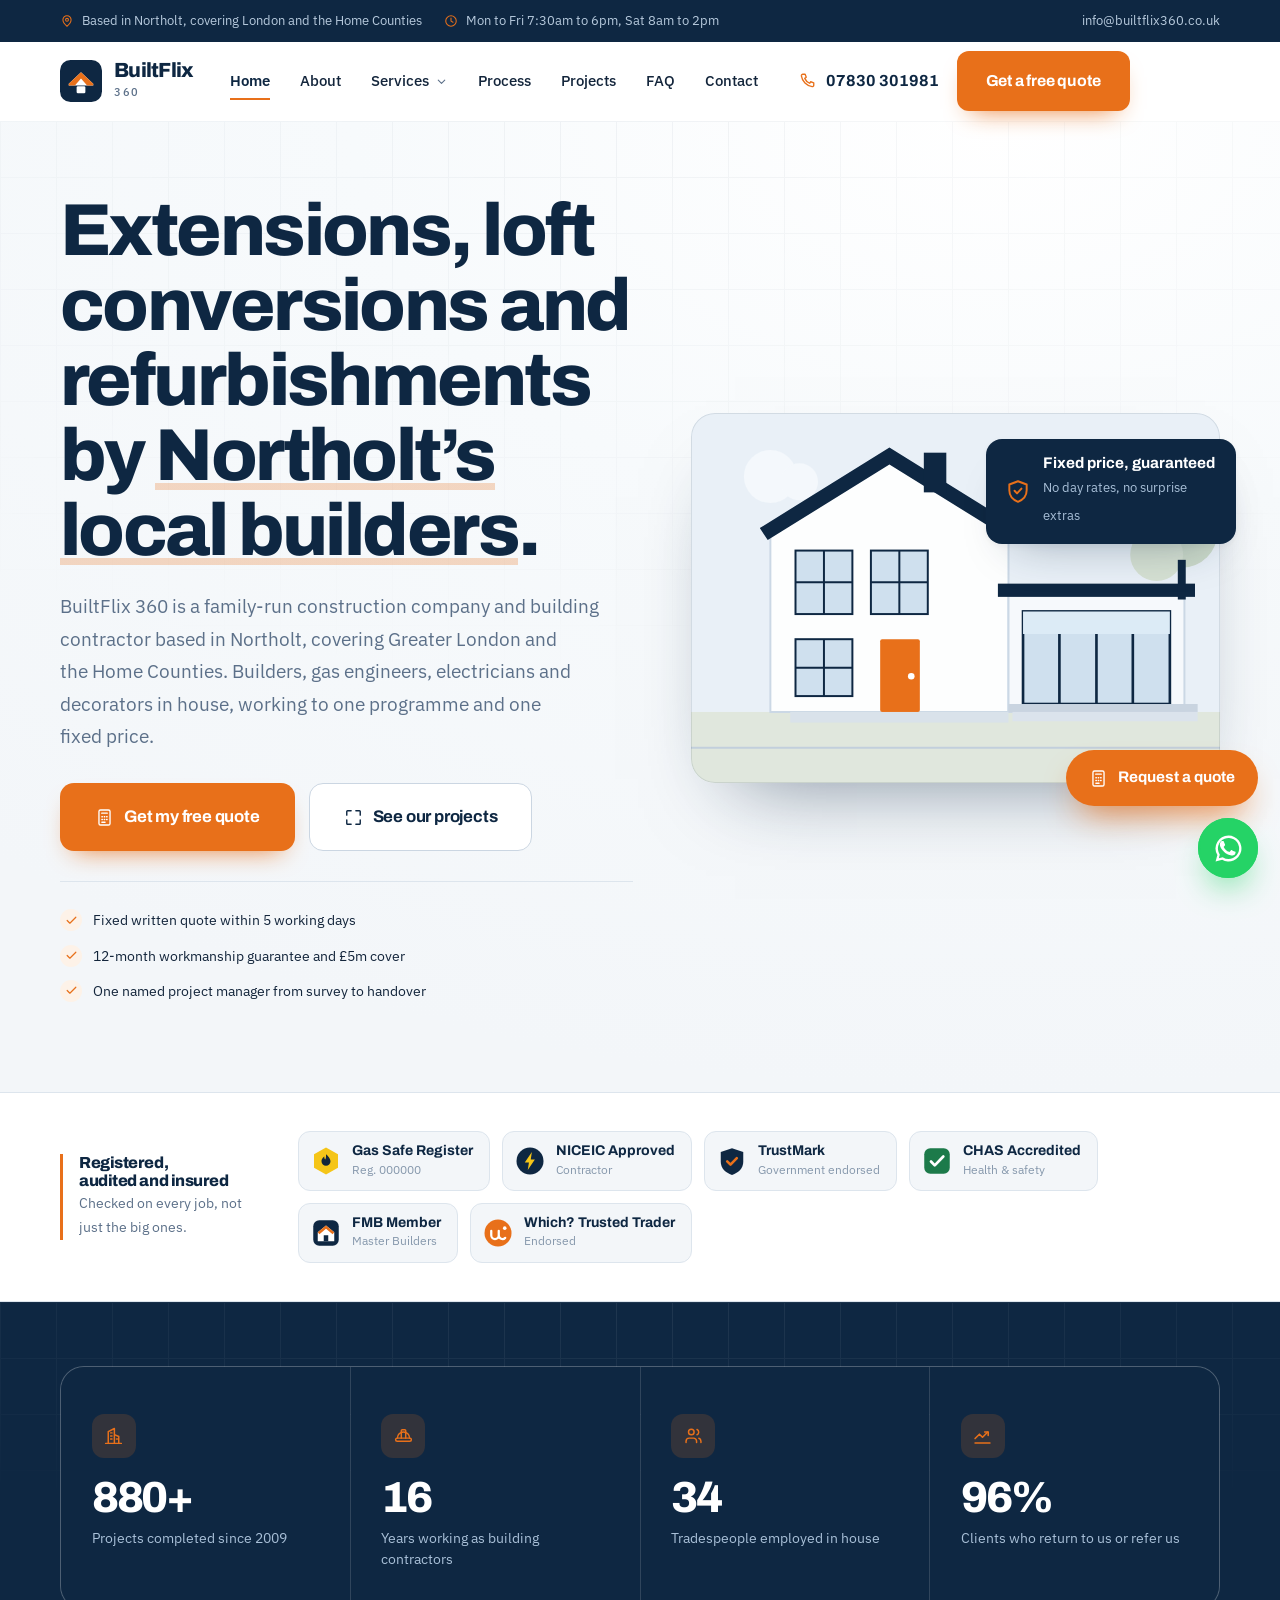
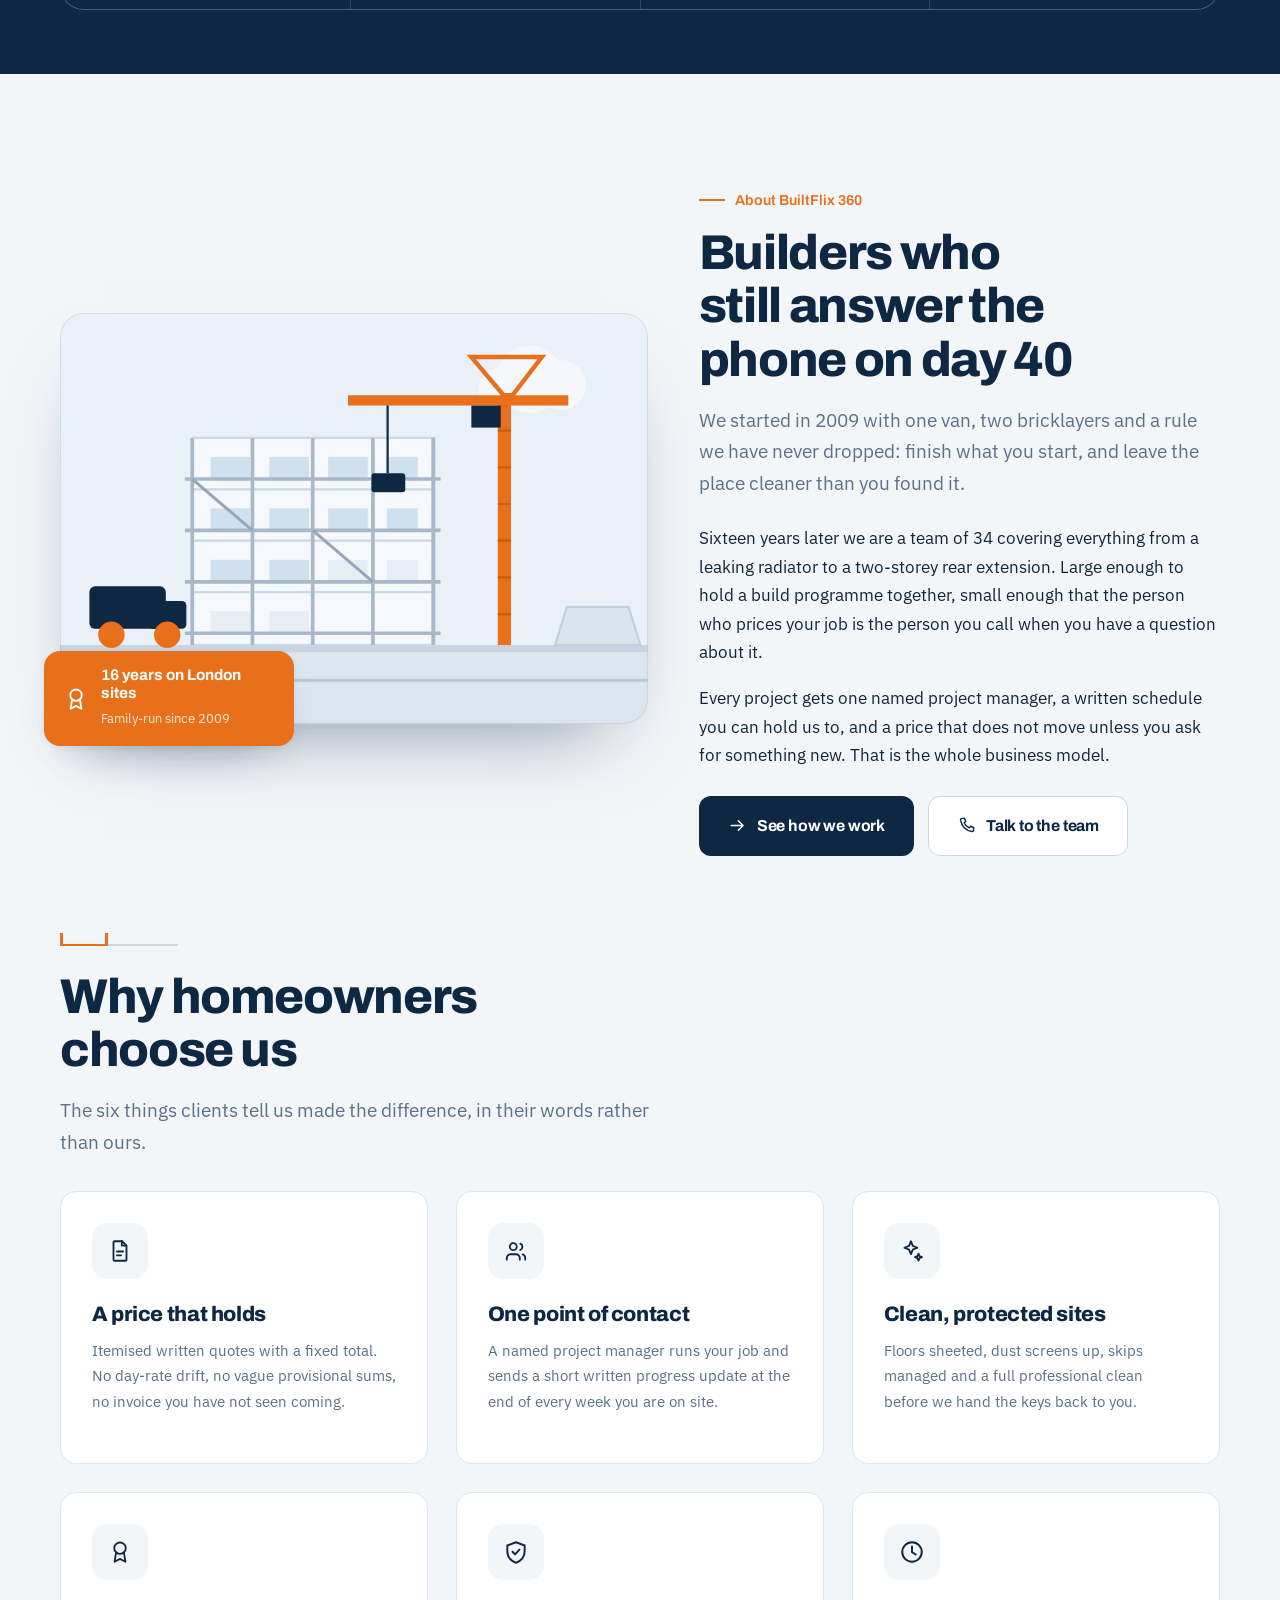
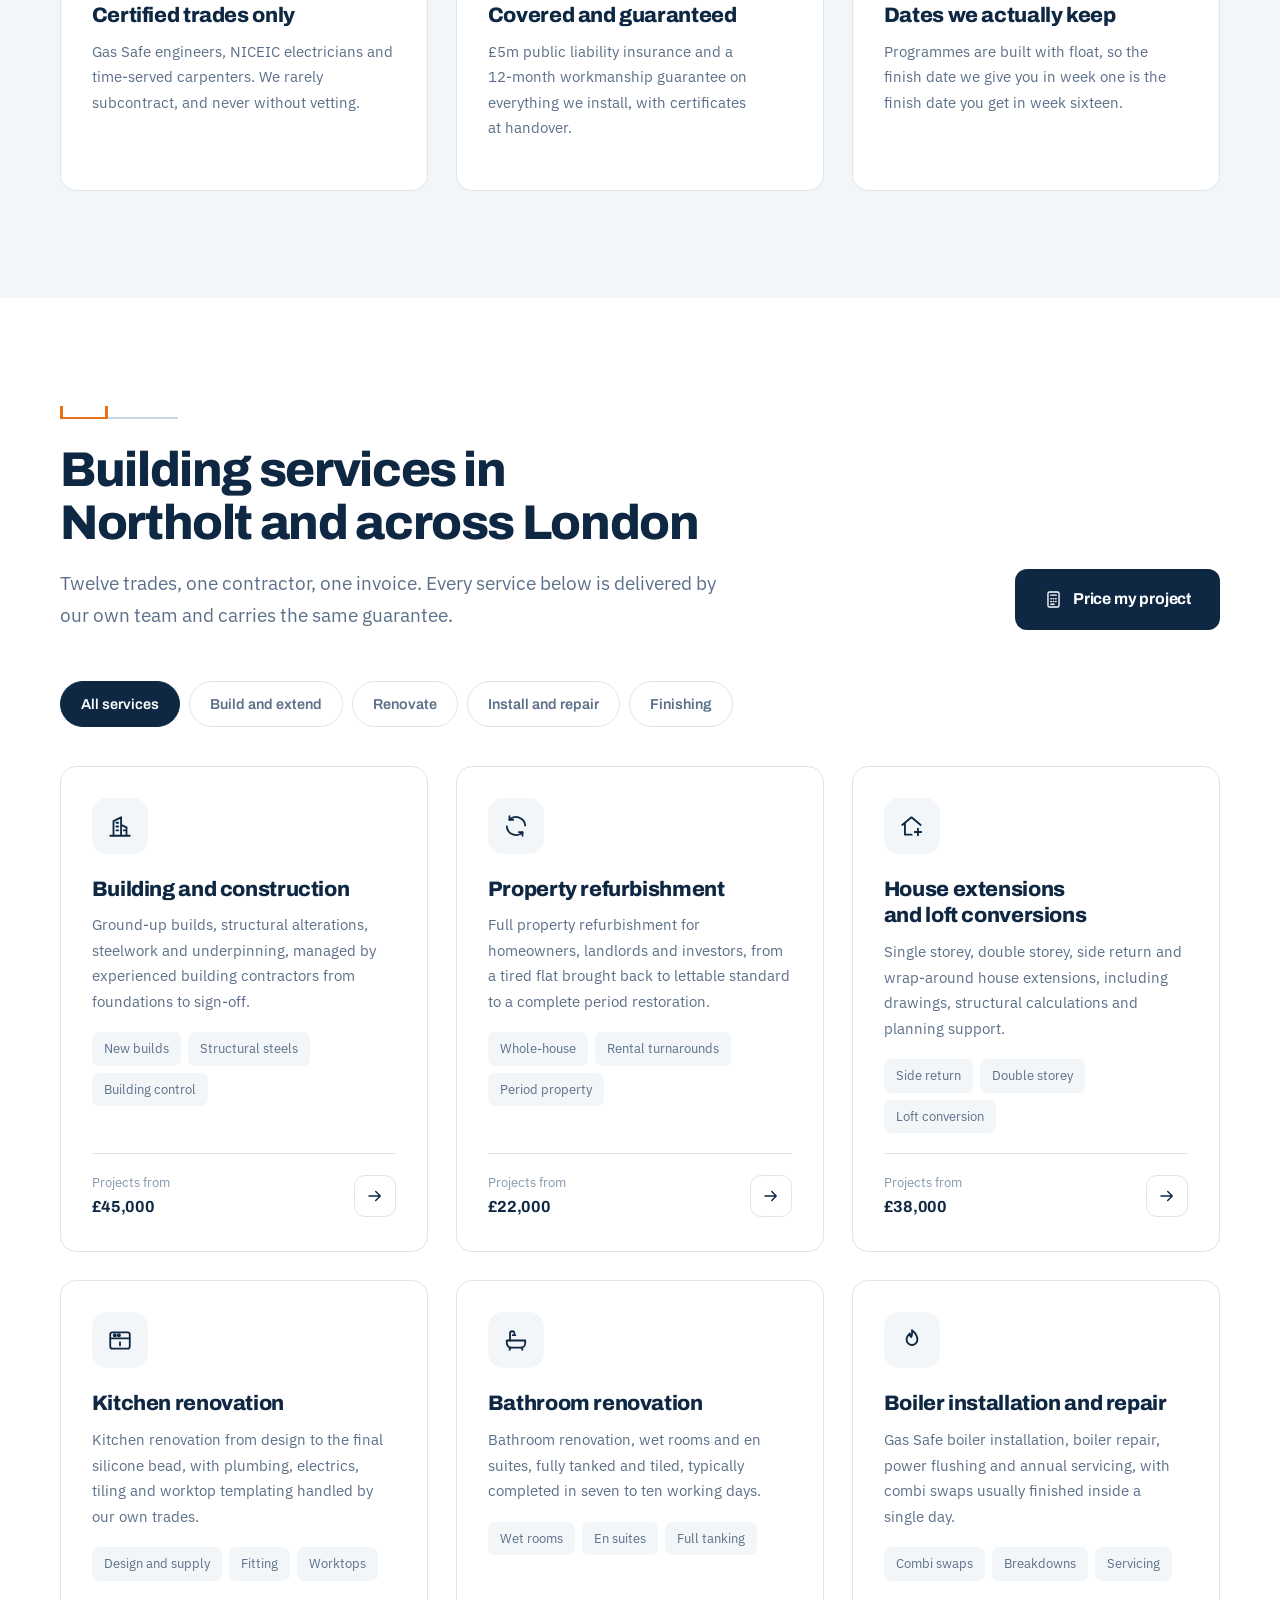
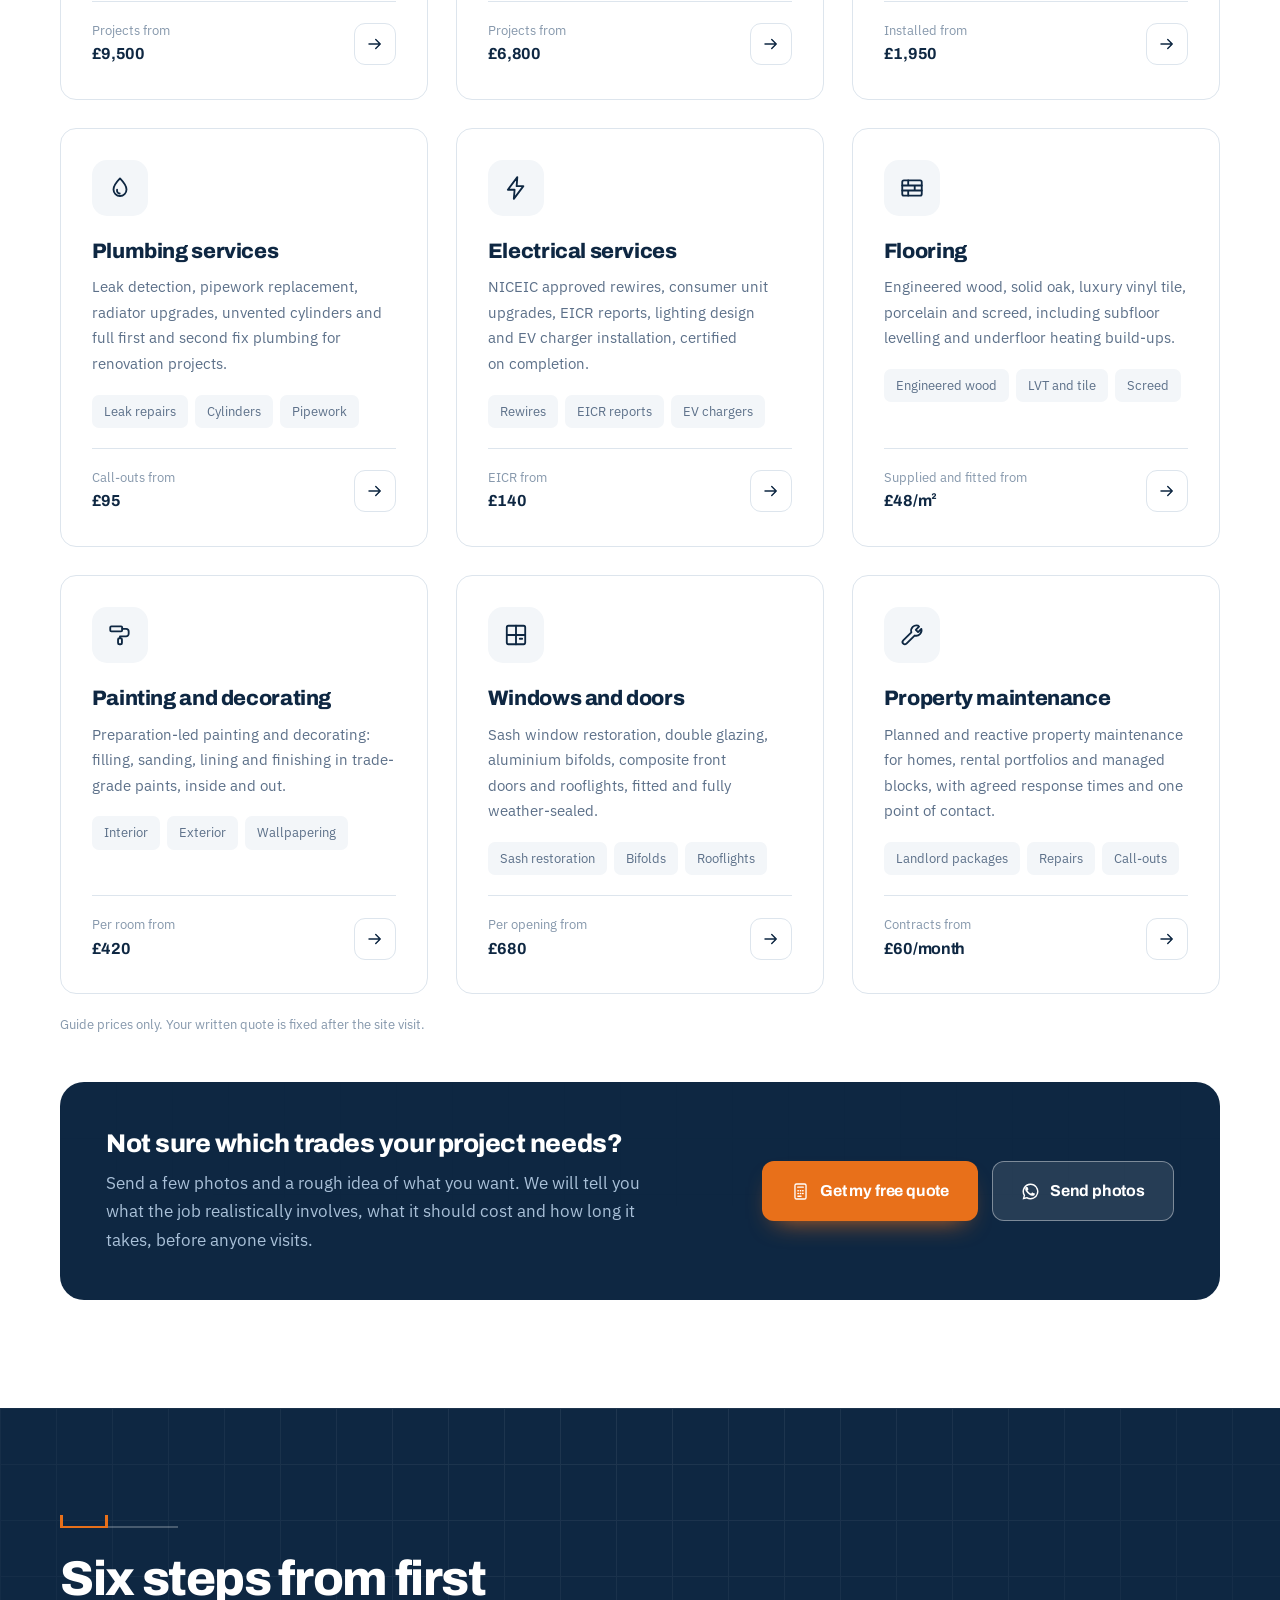
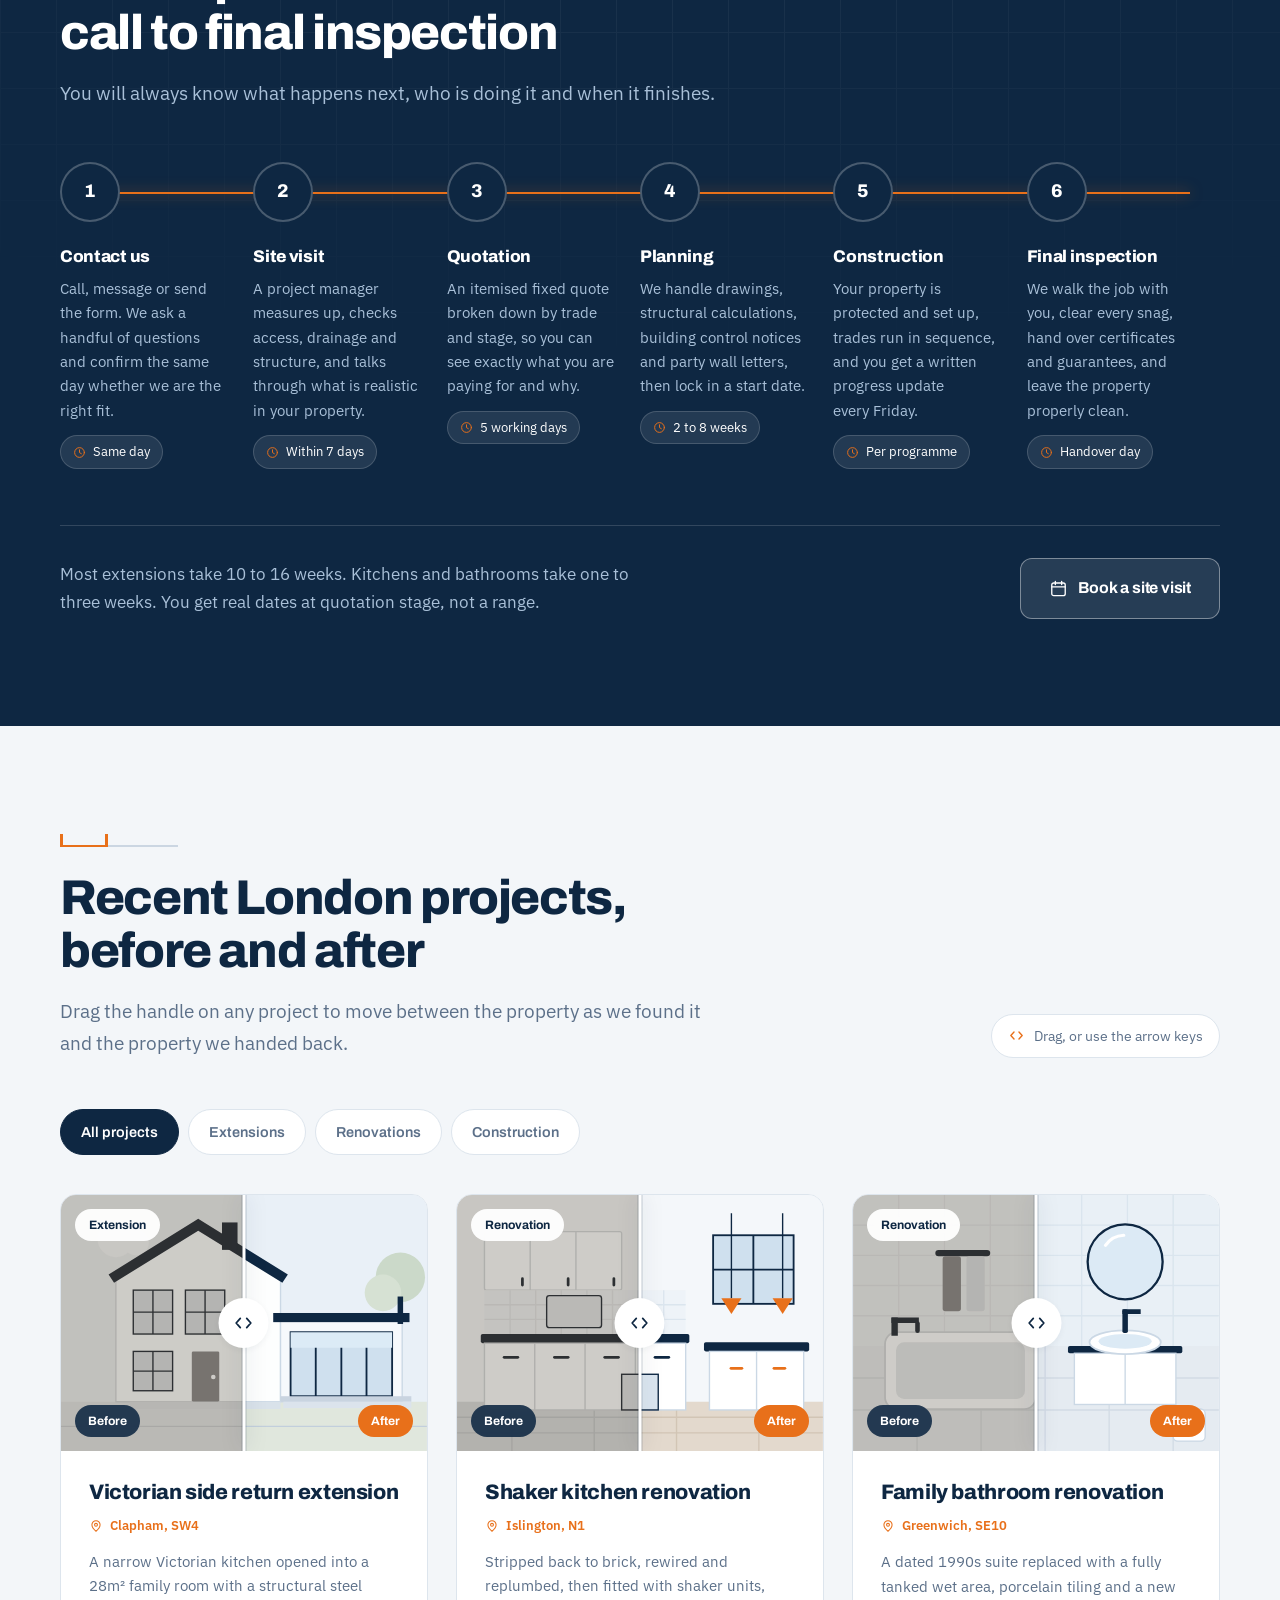
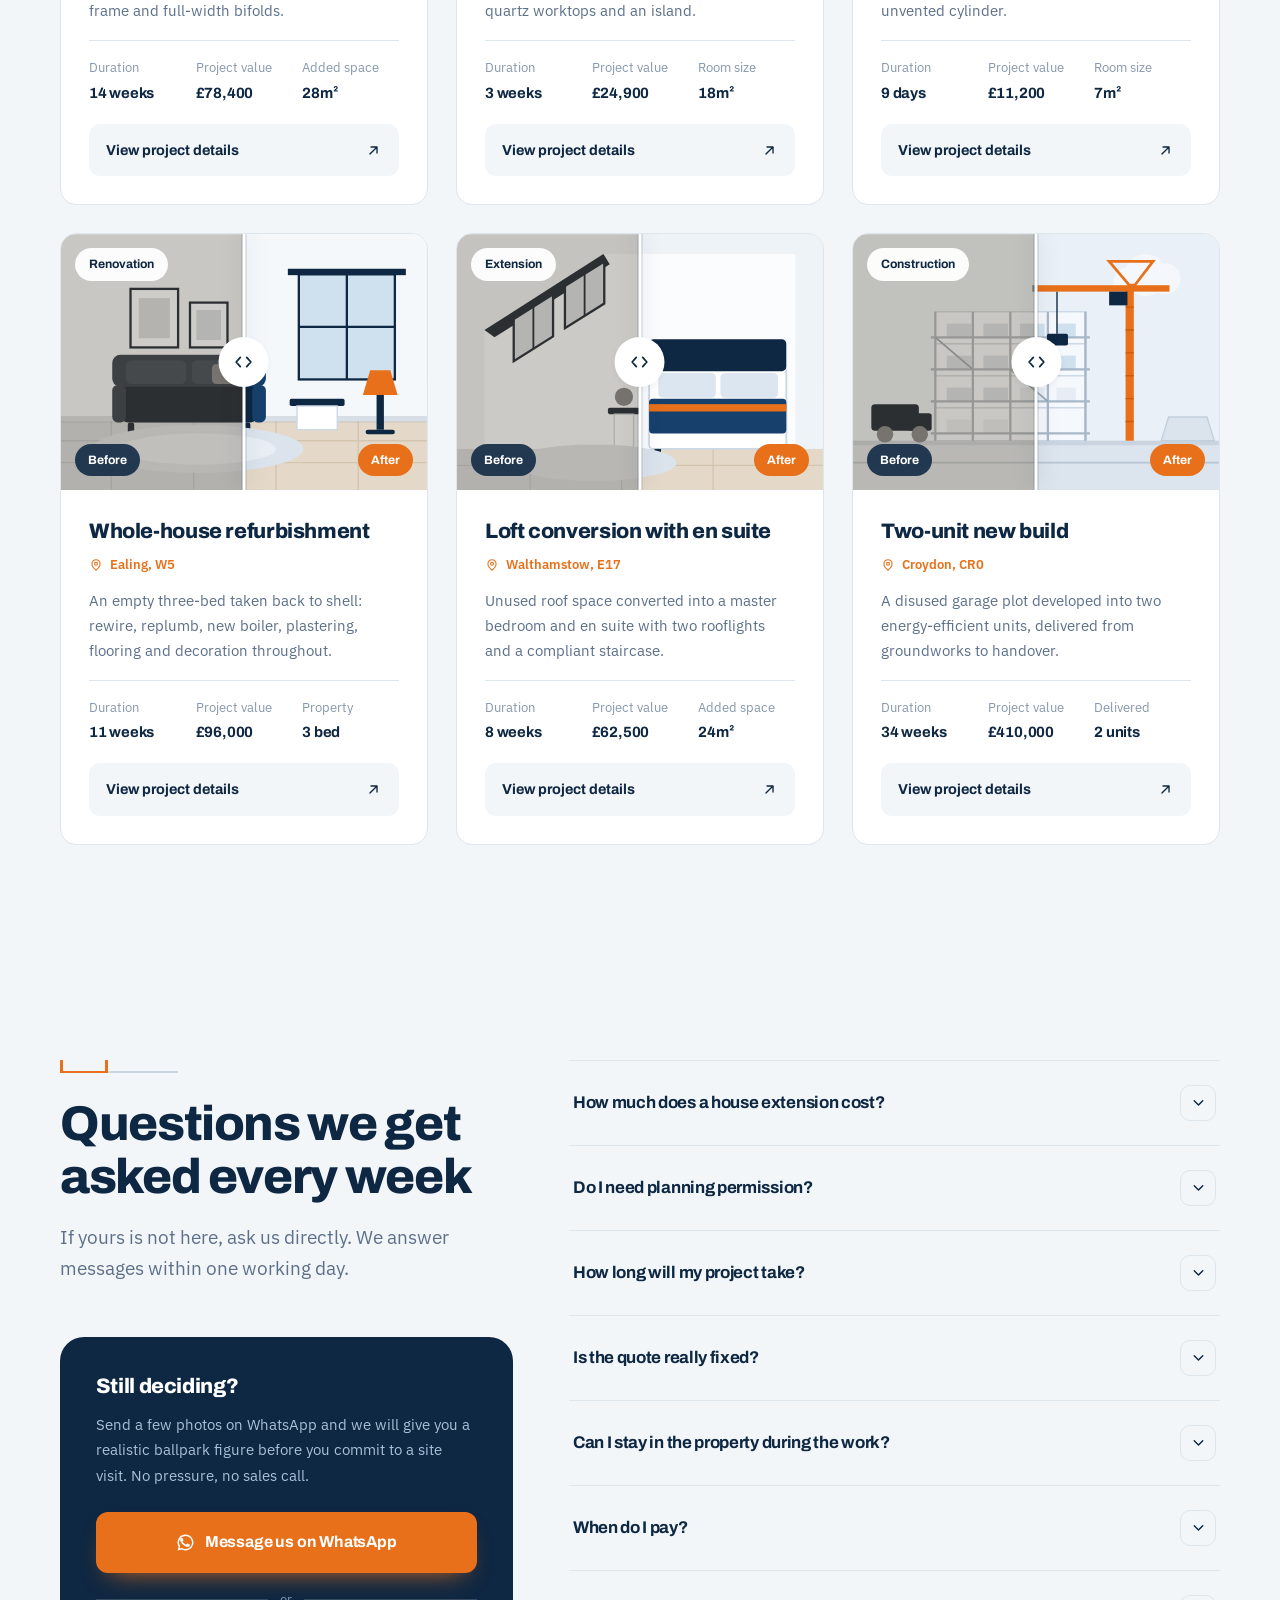
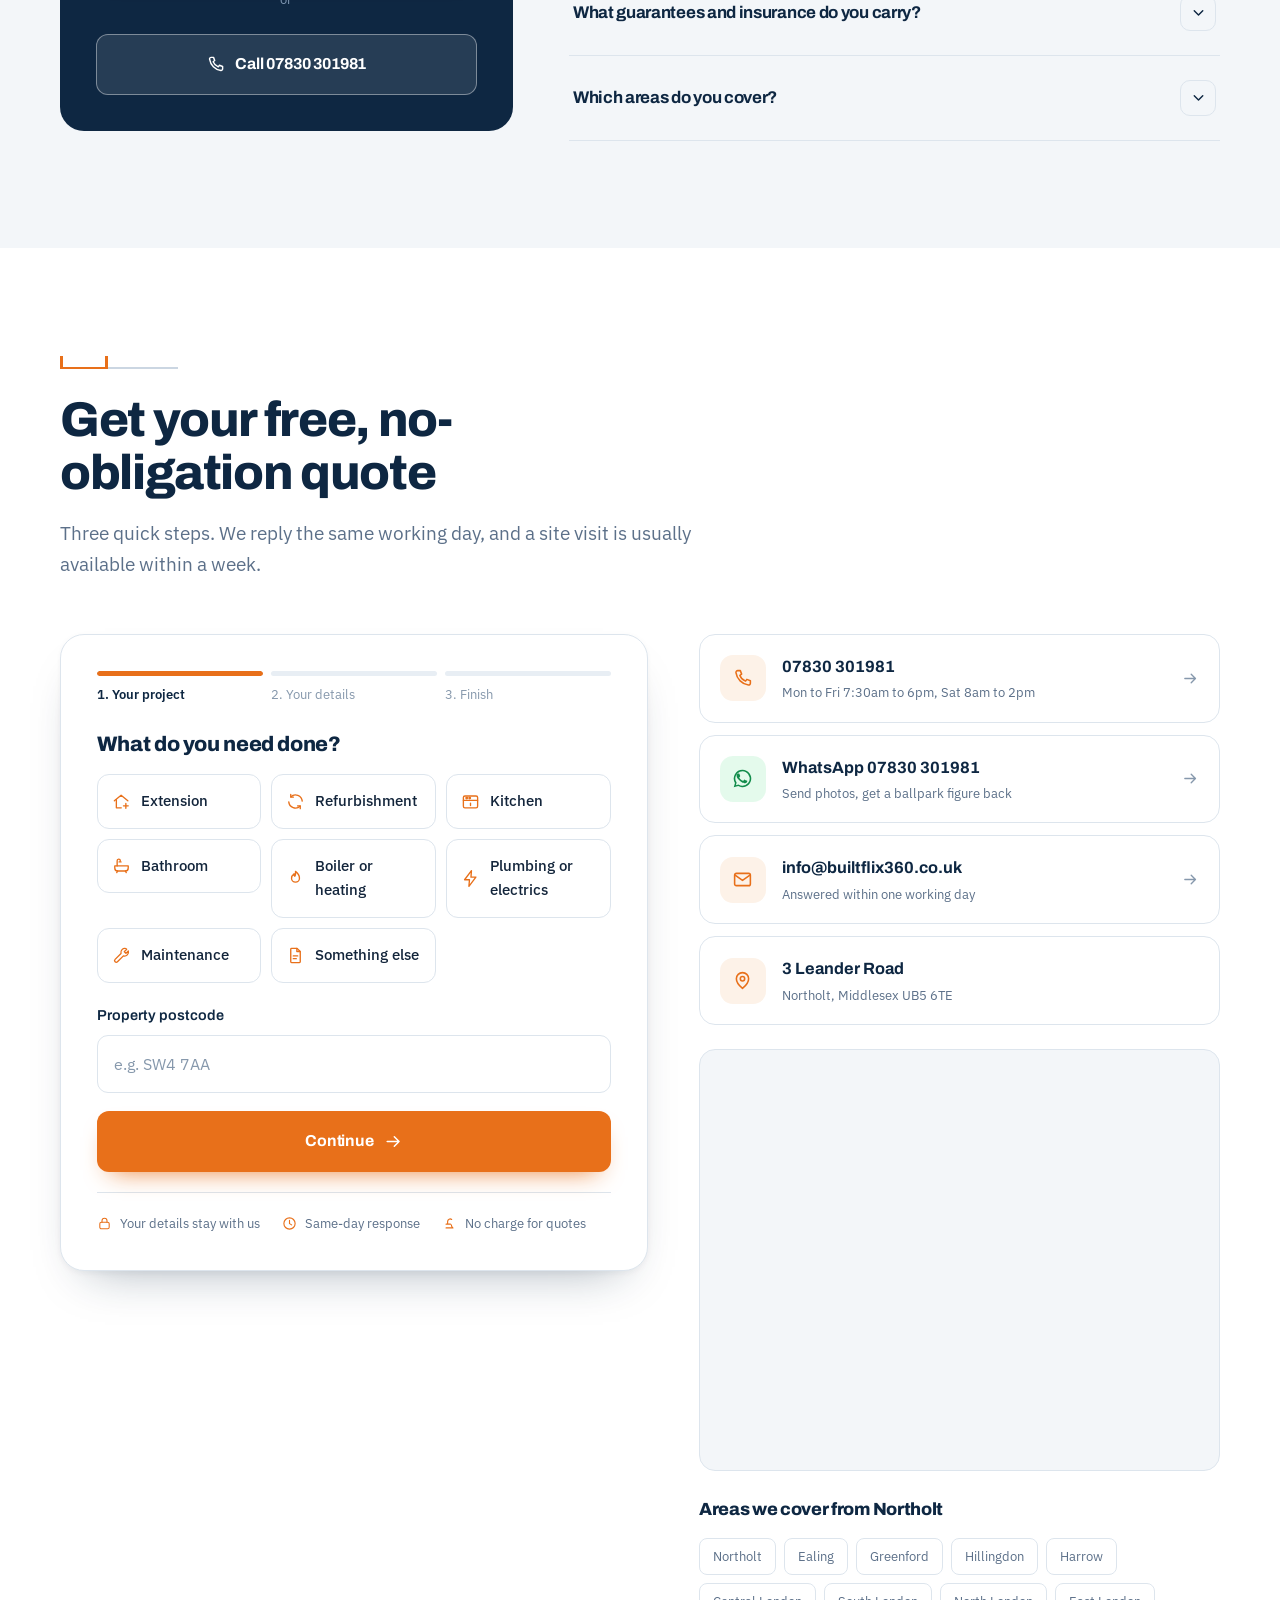
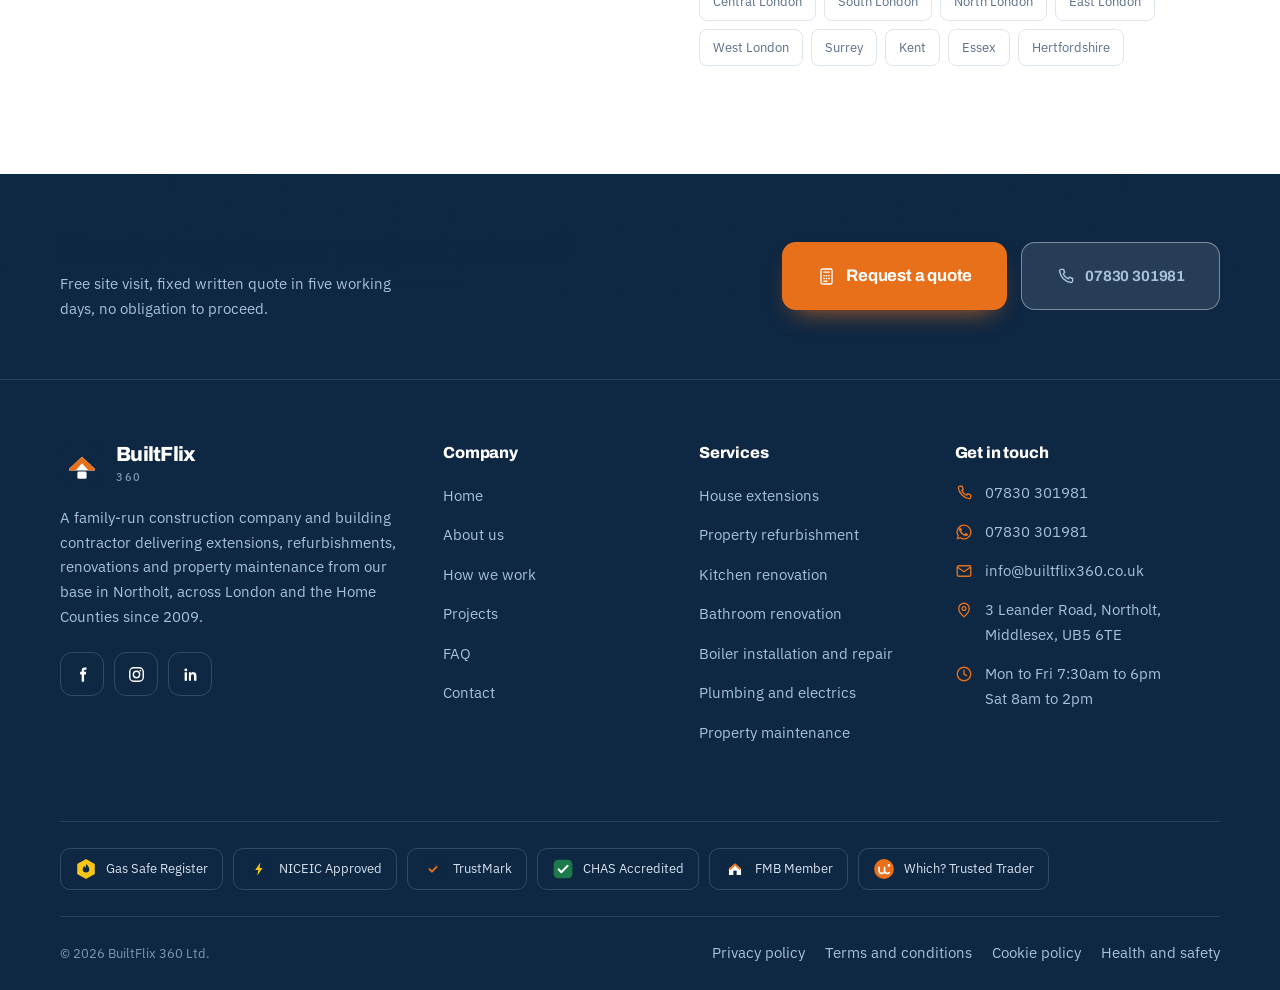
==== commit ab1558ee: "Remove reviews section, review links and rating claims until real reviews exist Co-Authored-By: Clau" ====
--- a/index.html
+++ b/index.html
@@ -1187,10 +1187,6 @@
       <li class="u-hide"><svg><use href="#i-clock"/></svg>Mon to Fri 7:30am to 6pm, Sat 8am to 2pm</li>
     </ul>
     <div class="util-right">
-      <span class="util-rating">
-        <span class="stars" aria-hidden="true"><svg><use href="#i-star"/></svg><svg><use href="#i-star"/></svg><svg><use href="#i-star"/></svg><svg><use href="#i-star"/></svg><svg><use href="#i-star"/></svg></span>
-        4.9 from 320 reviews
-      </span>
       <a href="mailto:info@builtflix360.co.uk">info@builtflix360.co.uk</a>
     </div>
   </div>
@@ -1228,7 +1224,6 @@
         </li>
         <li><a href="#process">Process</a></li>
         <li><a href="#projects">Projects</a></li>
-        <li><a href="#reviews">Reviews</a></li>
         <li><a href="#faq">FAQ</a></li>
         <li><a href="#contact">Contact</a></li>
       </ul>
@@ -1259,7 +1254,6 @@
       <a class="drawer-link" href="#services">Services <svg><use href="#i-arrow"/></svg></a>
       <a class="drawer-link" href="#process">How we work <svg><use href="#i-arrow"/></svg></a>
       <a class="drawer-link" href="#projects">Projects <svg><use href="#i-arrow"/></svg></a>
-      <a class="drawer-link" href="#reviews">Reviews <svg><use href="#i-arrow"/></svg></a>
       <a class="drawer-link" href="#faq">FAQ <svg><use href="#i-arrow"/></svg></a>
       <a class="drawer-link" href="#contact">Contact <svg><use href="#i-arrow"/></svg></a>
     </nav>
@@ -1281,7 +1275,6 @@
 <section class="hero blueprint" id="home">
   <div class="wrap hero-grid">
     <div class="hero-copy">
-      <span class="pill reveal" style="margin-bottom:24px"><svg><use href="#i-verified"/></svg>Rated 4.9 by 320 London homeowners</span>
       <h1 class="reveal" style="--d:60ms">Extensions, loft conversions and refurbishments by <span class="u">Northolt&rsquo;s local builders</span>.</h1>
       <p class="hero-lead reveal" style="--d:120ms">BuiltFlix 360 is a family-run construction company and building contractor based in Northolt, covering Greater London and the Home Counties. Builders, gas engineers, electricians and decorators in house, working to one programme and one fixed price.</p>
       <div class="btn-row reveal" style="--d:180ms">
@@ -1304,13 +1297,6 @@
       <div class="hero-guarantee hero-float">
         <svg><use href="#i-shield"/></svg>
         <span><b>Fixed price, guaranteed</b><small>No day rates, no surprise extras</small></span>
-      </div>
-      <div class="hero-rating">
-        <span class="score">4.9</span>
-        <span>
-          <span class="stars" aria-hidden="true"><svg><use href="#i-star"/></svg><svg><use href="#i-star"/></svg><svg><use href="#i-star"/></svg><svg><use href="#i-star"/></svg><svg><use href="#i-star"/></svg></span>
-          <small>Average score across 320 verified reviews from homeowners and landlords.</small>
-        </span>
       </div>
     </div>
   </div>
@@ -1869,60 +1855,6 @@
 </section>
 
 <!-- ════════════════════════════════════════════════════════
-     TESTIMONIALS
-     ════════════════════════════════════════════════════════ -->
-<section class="section" id="reviews">
-  <div class="wrap">
-    <div class="shead-split reveal">
-      <div class="shead">
-        <span class="mark" aria-hidden="true"></span>
-        <h2>What clients say afterwards</h2>
-        <p class="lead">Reviews collected on completion from homeowners and landlords across London.</p>
-      </div>
-      <div class="car-nav">
-        <button class="car-btn" id="carPrev" aria-label="Previous reviews"><svg><use href="#i-chev-left"/></svg></button>
-        <button class="car-btn" id="carNext" aria-label="More reviews"><svg><use href="#i-chev-right"/></svg></button>
-      </div>
-    </div>
-
-    <div class="review-summary reveal" id="reviewSummary">
-      <div class="rs-score">
-        <b>4.9</b>
-        <span class="stars" aria-hidden="true"><svg><use href="#i-star"/></svg><svg><use href="#i-star"/></svg><svg><use href="#i-star"/></svg><svg><use href="#i-star"/></svg><svg><use href="#i-star"/></svg></span>
-        <small>320 verified reviews</small>
-      </div>
-      <div class="rs-bars">
-        <div class="rs-row"><span>5 stars</span><span class="rs-track"><i class="rs-fill" data-pct="91"></i></span><span>91%</span></div>
-        <div class="rs-row"><span>4 stars</span><span class="rs-track"><i class="rs-fill" data-pct="7"></i></span><span>7%</span></div>
-        <div class="rs-row"><span>3 stars</span><span class="rs-track"><i class="rs-fill" data-pct="1"></i></span><span>1%</span></div>
-        <div class="rs-row"><span>2 stars</span><span class="rs-track"><i class="rs-fill" data-pct="1"></i></span><span>1%</span></div>
-        <div class="rs-row"><span>1 star</span><span class="rs-track"><i class="rs-fill" data-pct="0"></i></span><span>0%</span></div>
-      </div>
-    </div>
-
-    <div class="carousel reveal">
-      <ul class="track" id="track" tabindex="0" aria-label="Client reviews, scrollable">
-        <li class="tst">
-          <div class="stars" aria-label="Rated 5 out of 5"><svg><use href="#i-star"/></svg><svg><use href="#i-star"/></svg><svg><use href="#i-star"/></svg><svg><use href="#i-star"/></svg><svg><use href="#i-star"/></svg></div>
-          <p>We had been let down twice before we found BuiltFlix 360. They quoted in four days, started when they said they would and finished our side return two days early. The final invoice matched the quote to the pound.</p>
-          <div class="tst-who"><span class="av">HB</span><div><b>Helena Byrne</b><small>Side return extension, Clapham</small></div><span class="tst-verified"><svg><use href="#i-check-circle"/></svg>Verified</span></div>
-        </li>
-        <li class="tst">
-          <div class="stars" aria-label="Rated 5 out of 5"><svg><use href="#i-star"/></svg><svg><use href="#i-star"/></svg><svg><use href="#i-star"/></svg><svg><use href="#i-star"/></svg><svg><use href="#i-star"/></svg></div>
-          <p>I manage eleven rental properties and BuiltFlix 360 now handle all of them. Response times are honest, the reporting is clear and my tenants actually compliment the workmen.</p>
-          <div class="tst-who"><span class="av">CM</span><div><b>Claire Mensah</b><small>Maintenance contract, East London</small></div><span class="tst-verified"><svg><use href="#i-check-circle"/></svg>Verified</span></div>
-        </li>
-        <li class="tst">
-          <div class="stars" aria-label="Rated 5 out of 5"><svg><use href="#i-star"/></svg><svg><use href="#i-star"/></svg><svg><use href="#i-star"/></svg><svg><use href="#i-star"/></svg><svg><use href="#i-star"/></svg></div>
-          <p>The quote was the most detailed of the five we got, and the only one that explained why things cost what they cost. That is why we chose them, and they were right about every line of it.</p>
-          <div class="tst-who"><span class="av">NP</span><div><b>Nicola Price</b><small>Kitchen renovation, Islington</small></div><span class="tst-verified"><svg><use href="#i-check-circle"/></svg>Verified</span></div>
-        </li>
-      </ul>
-    </div>
-  </div>
-</section>
-
-<!-- ════════════════════════════════════════════════════════
      FAQ
      ════════════════════════════════════════════════════════ -->
 <section class="section section--mist" id="faq">
@@ -2190,7 +2122,6 @@
           <li><a href="#about">About us</a></li>
           <li><a href="#process">How we work</a></li>
           <li><a href="#projects">Projects</a></li>
-          <li><a href="#reviews">Reviews</a></li>
           <li><a href="#faq">FAQ</a></li>
           <li><a href="#contact">Contact</a></li>
         </ul>
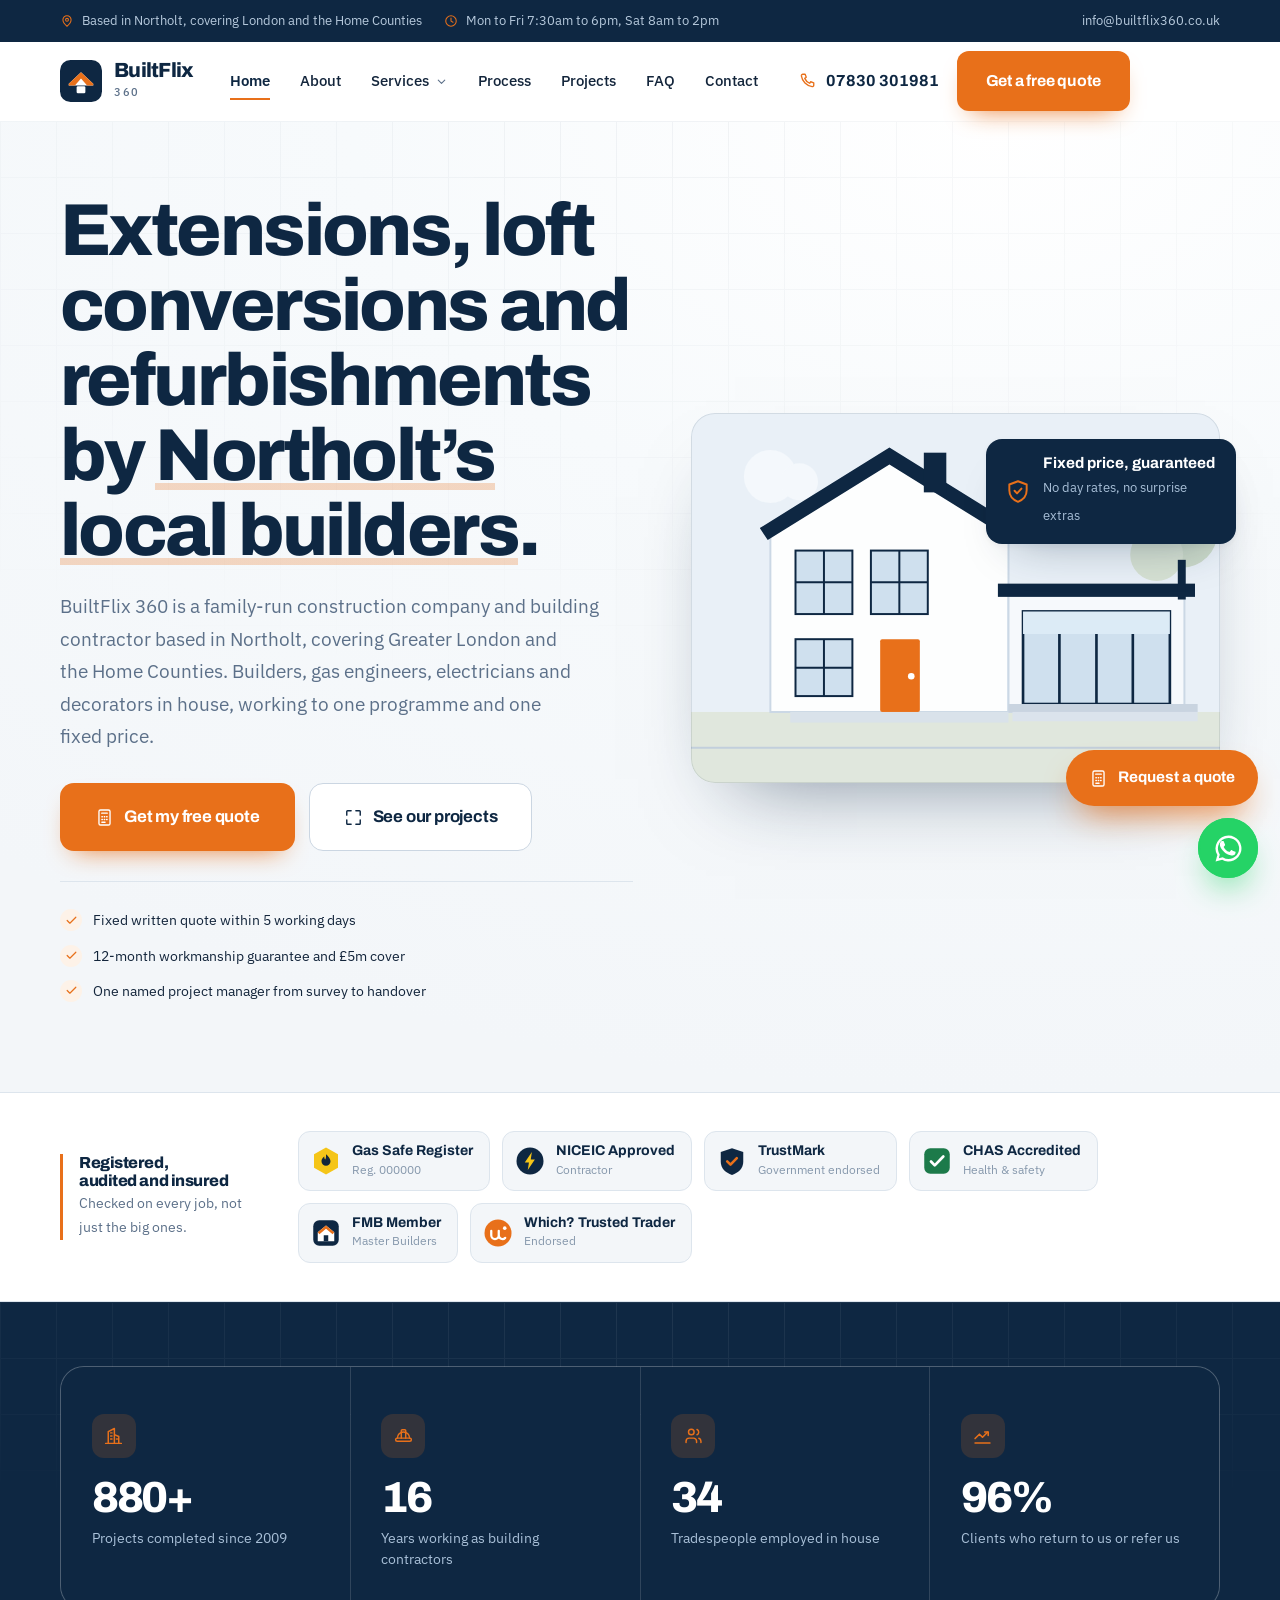
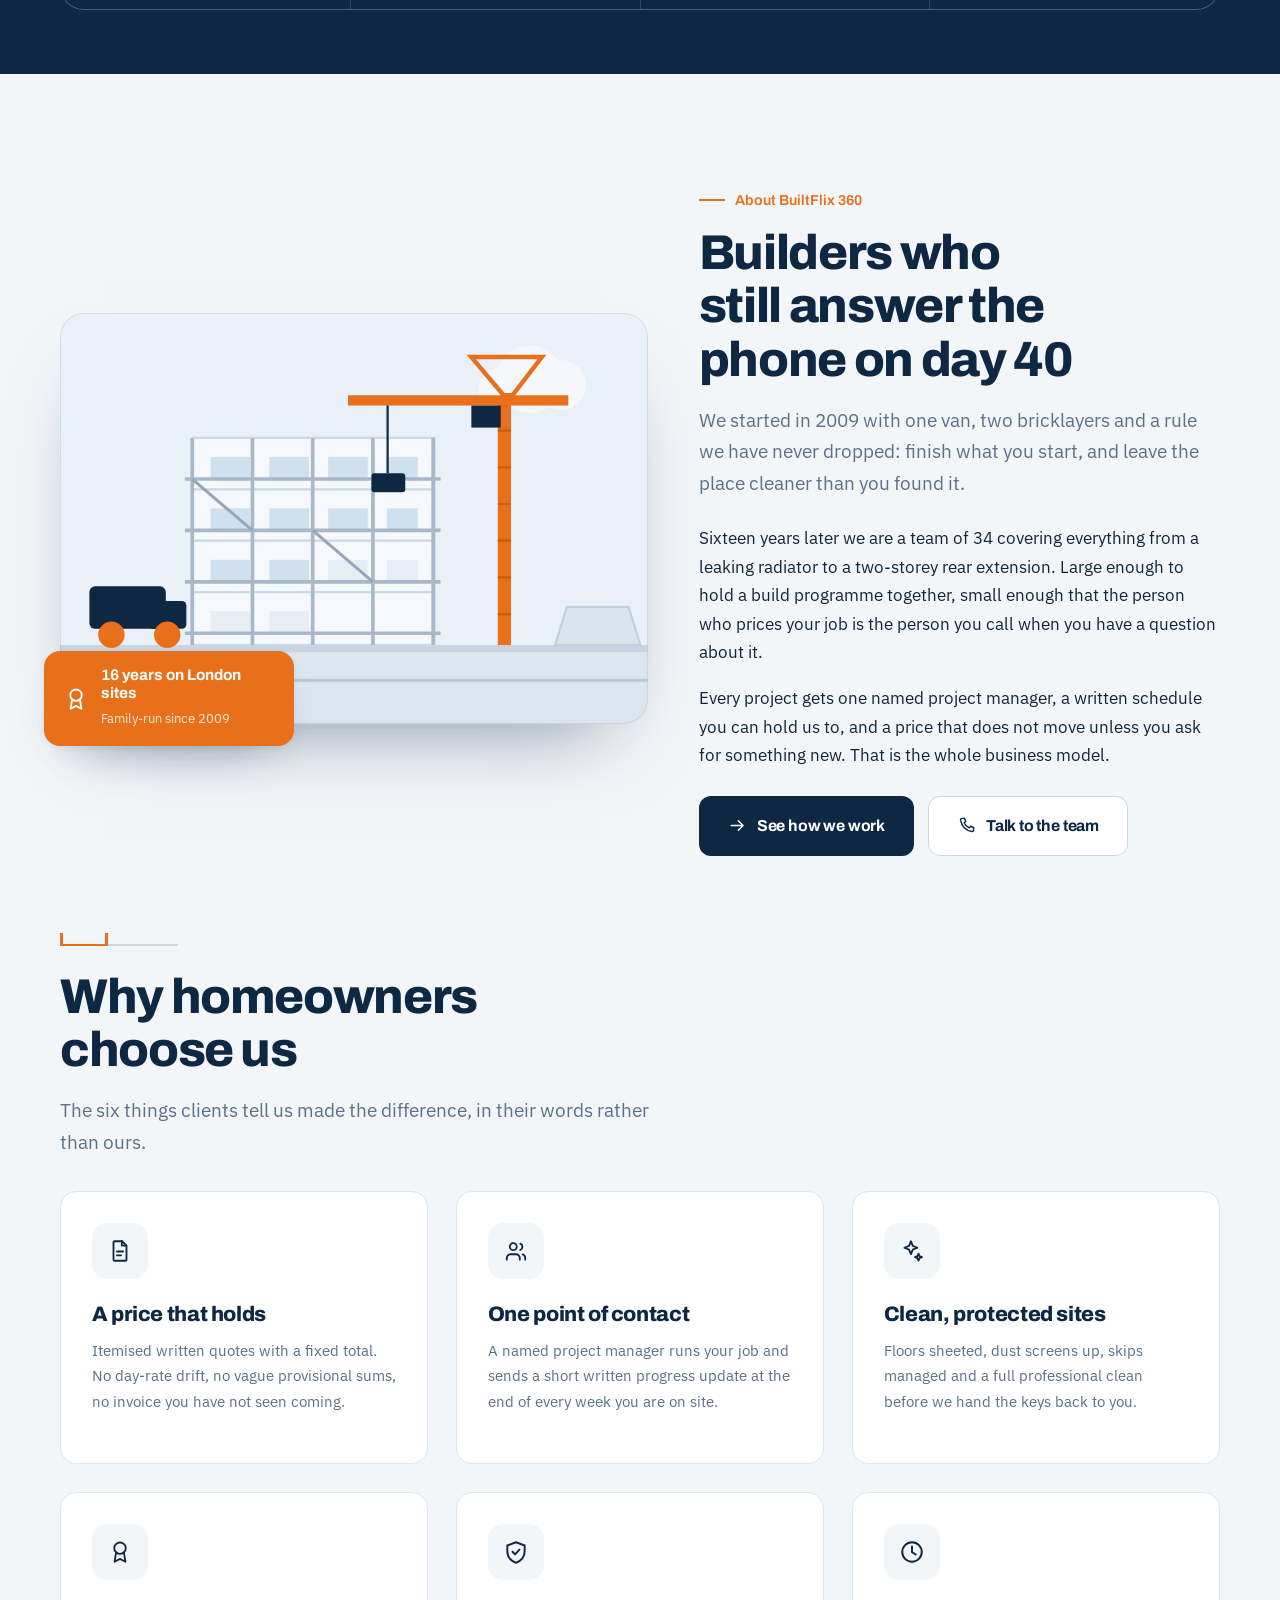
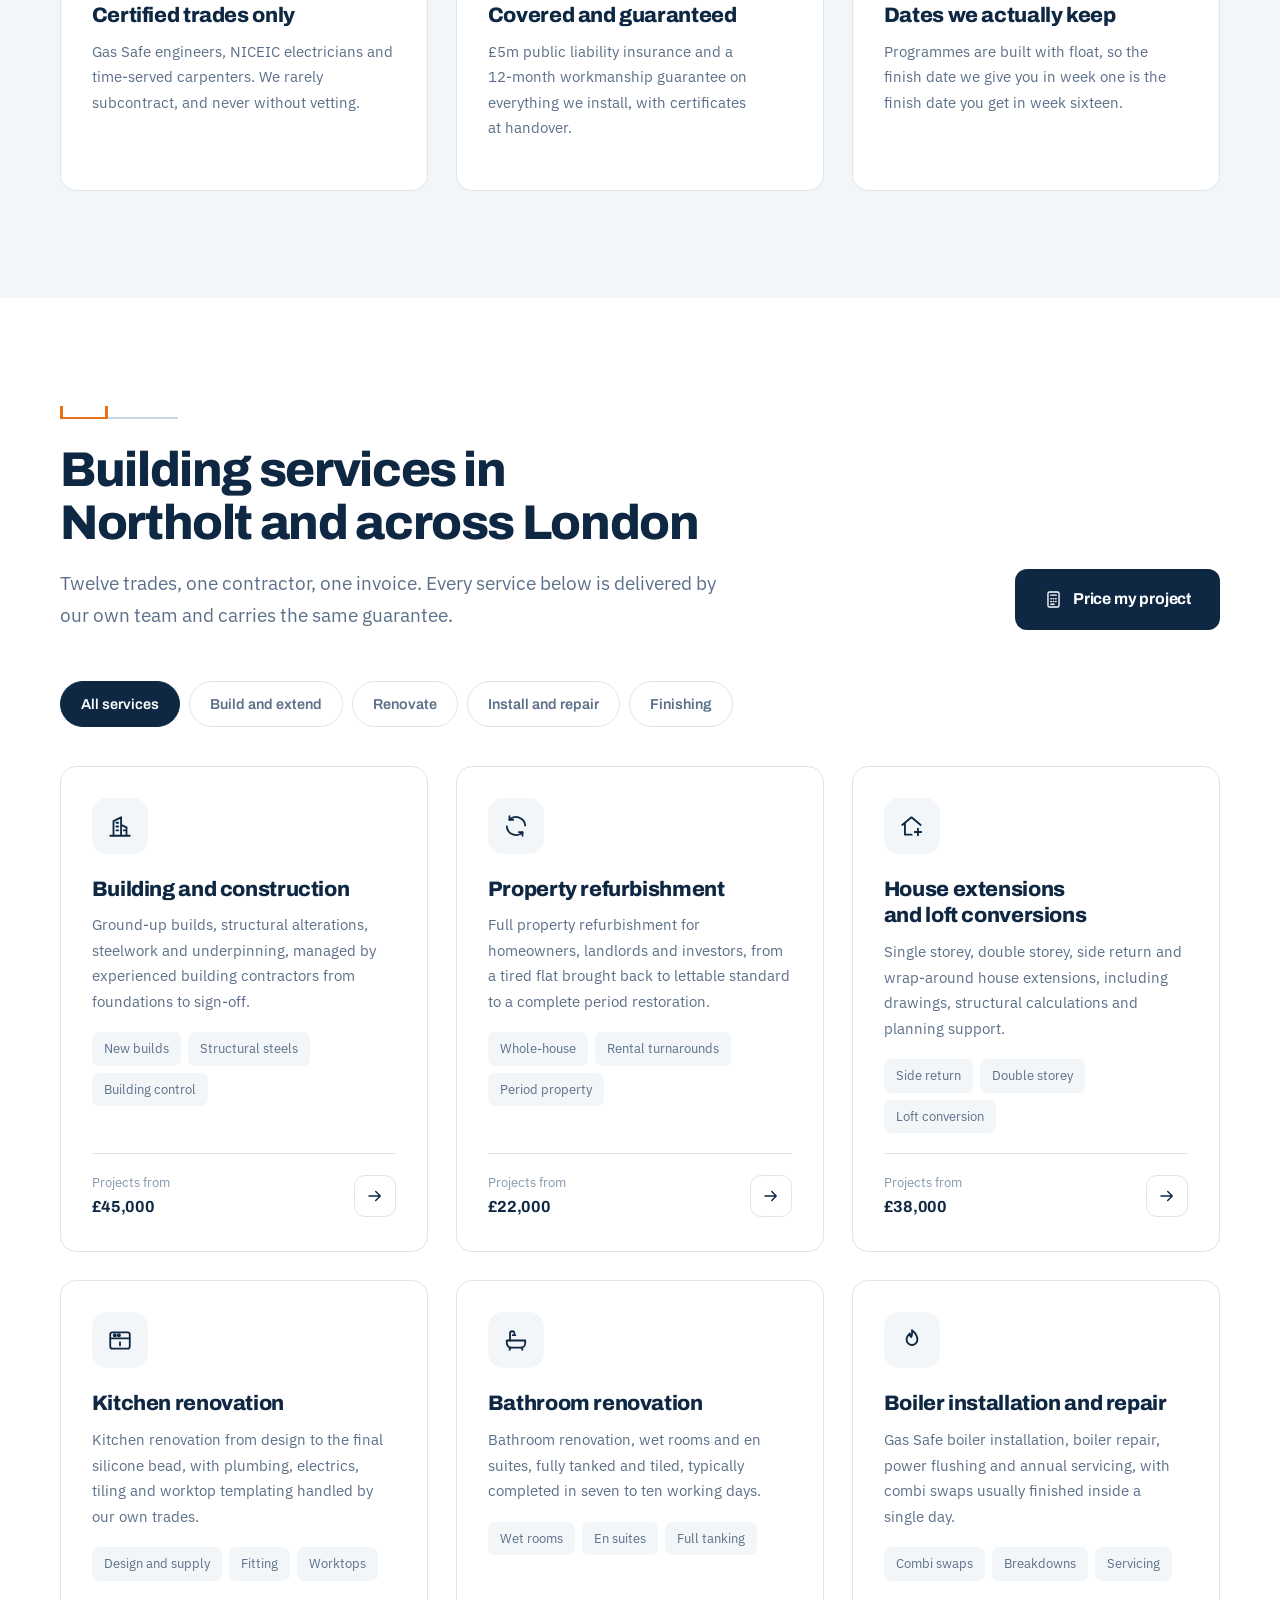
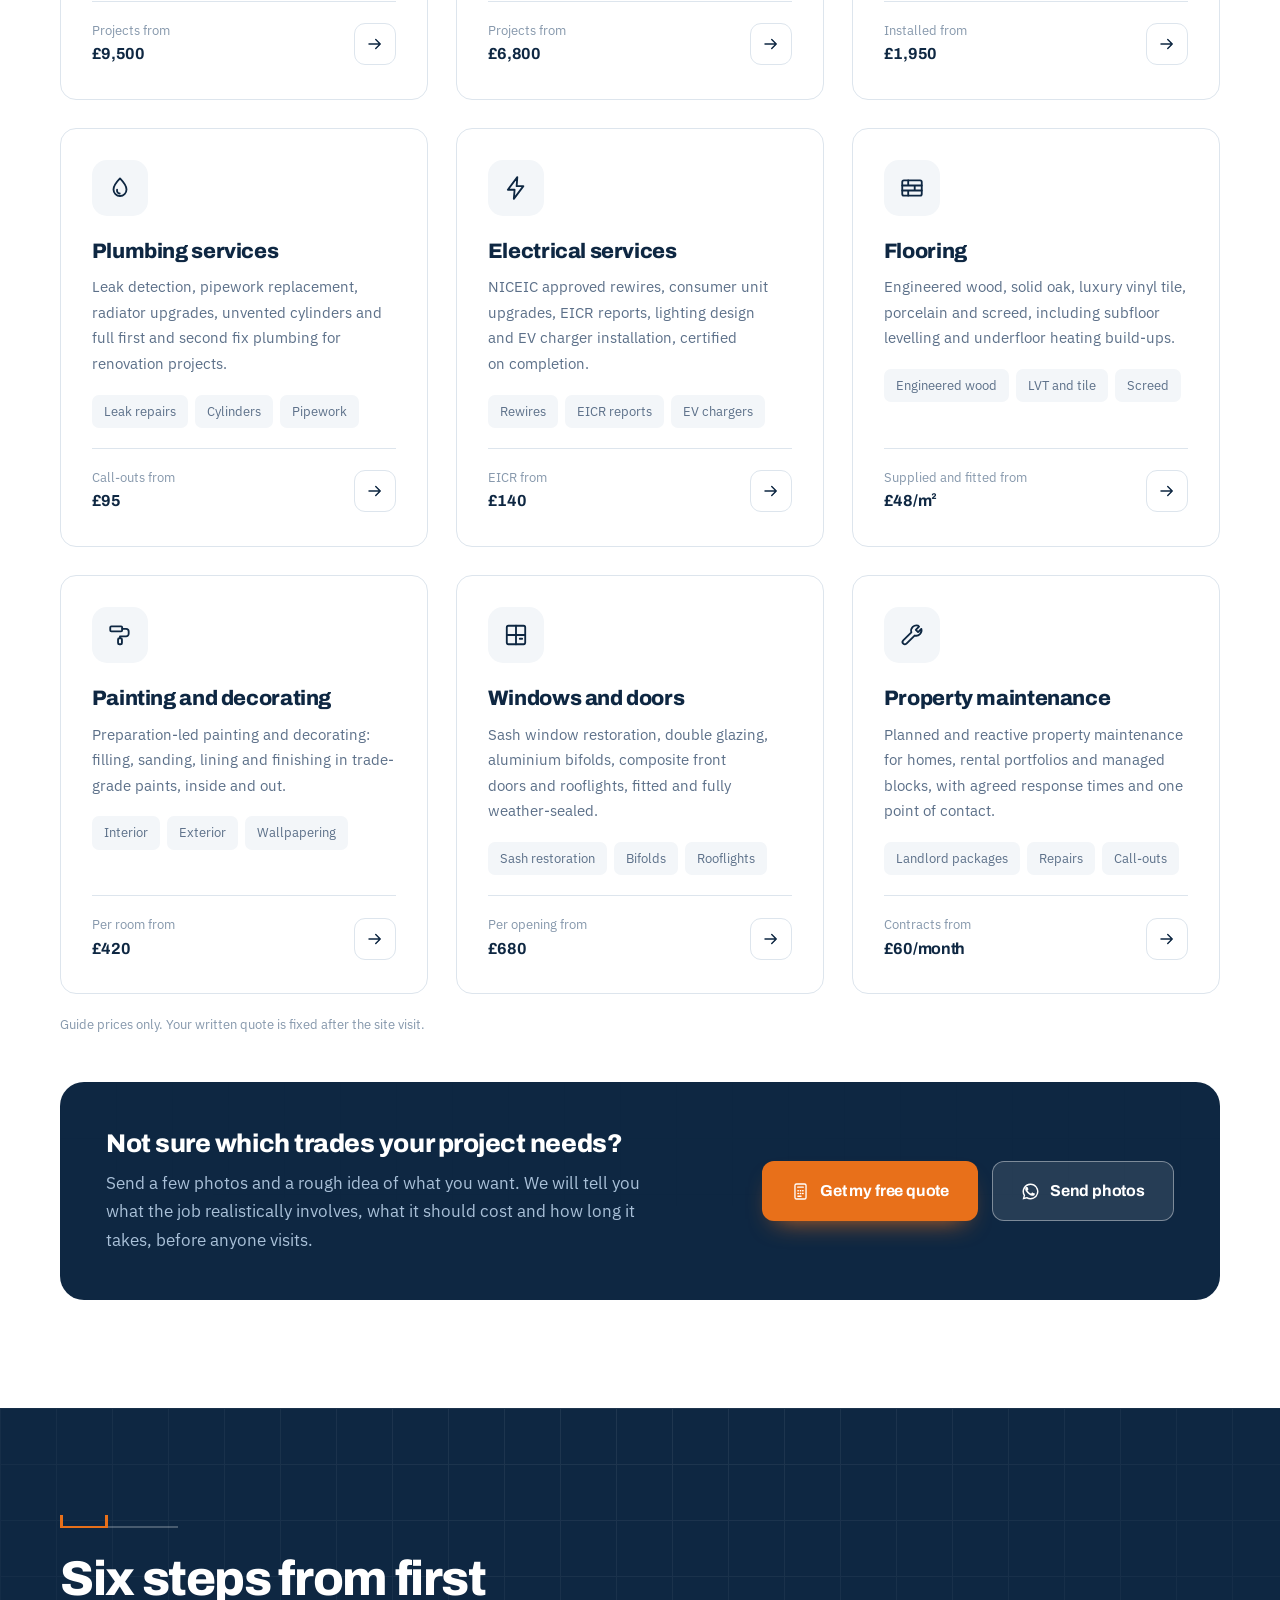
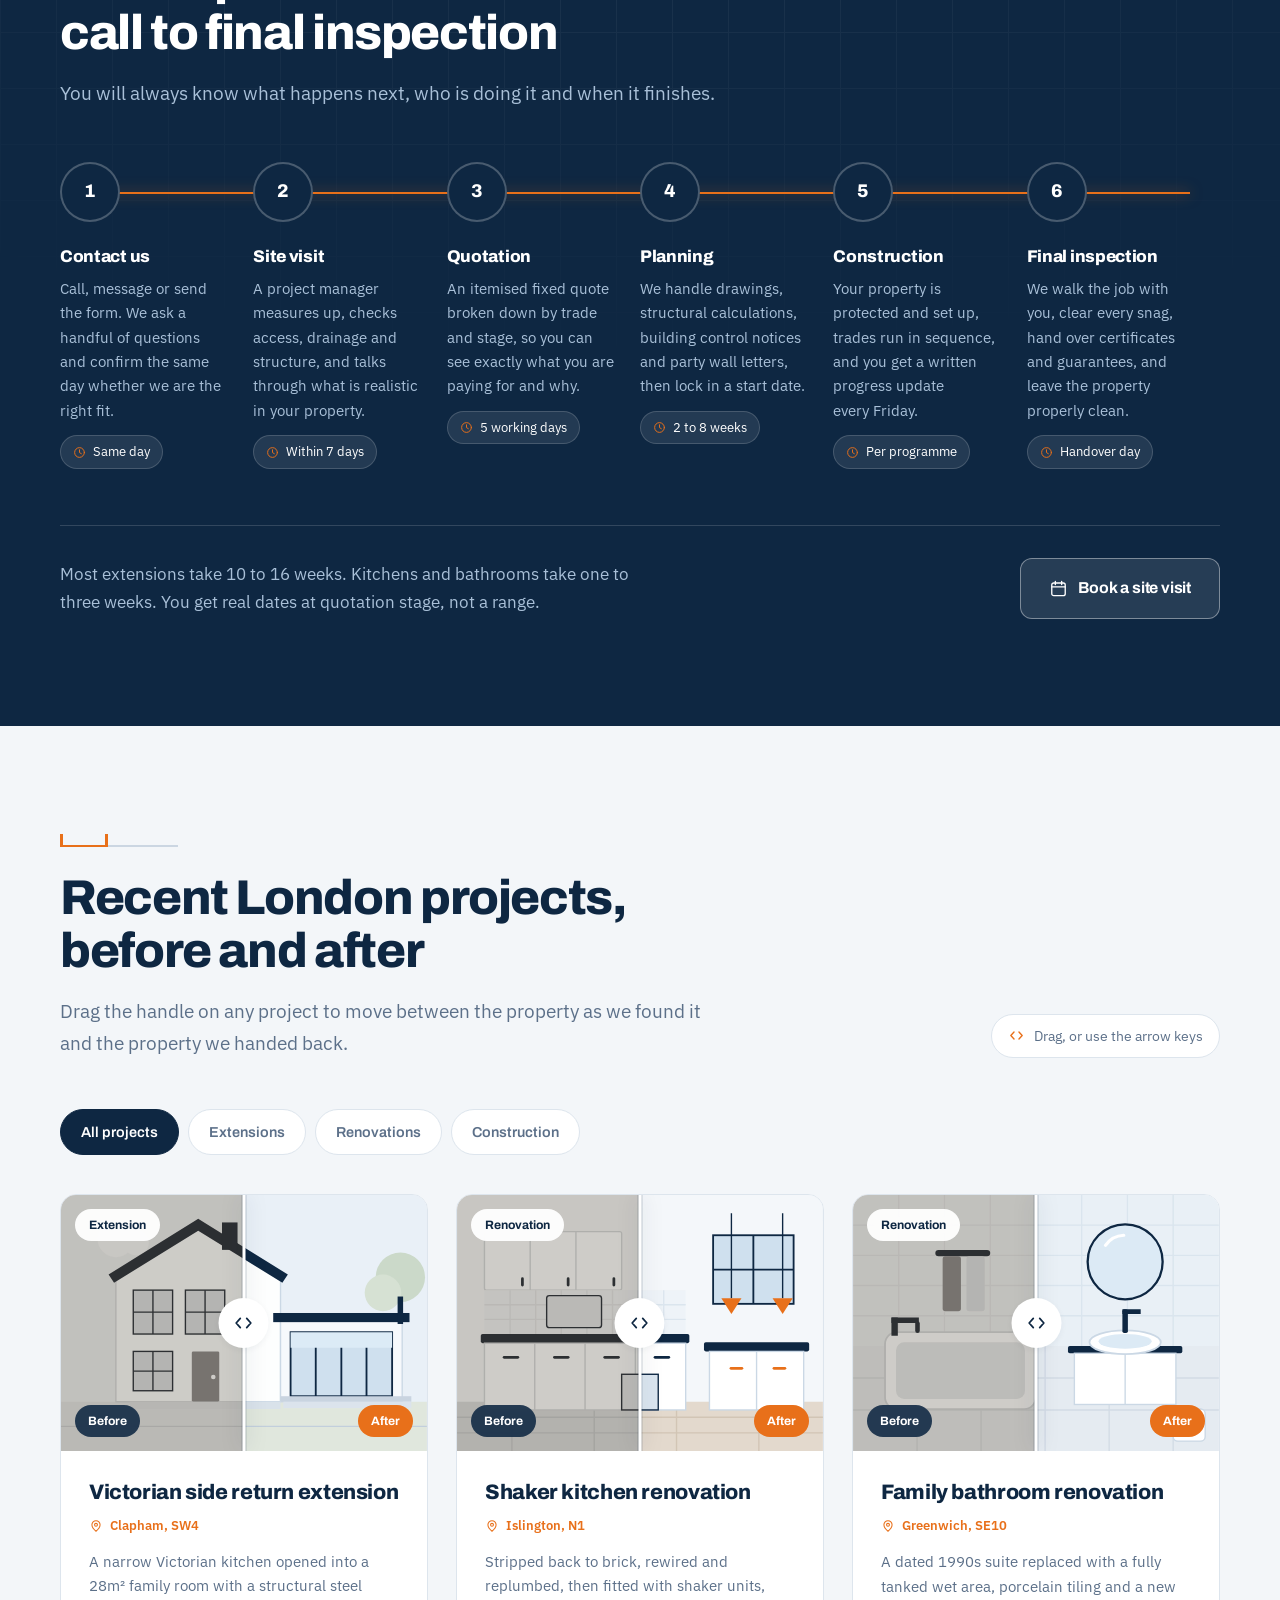
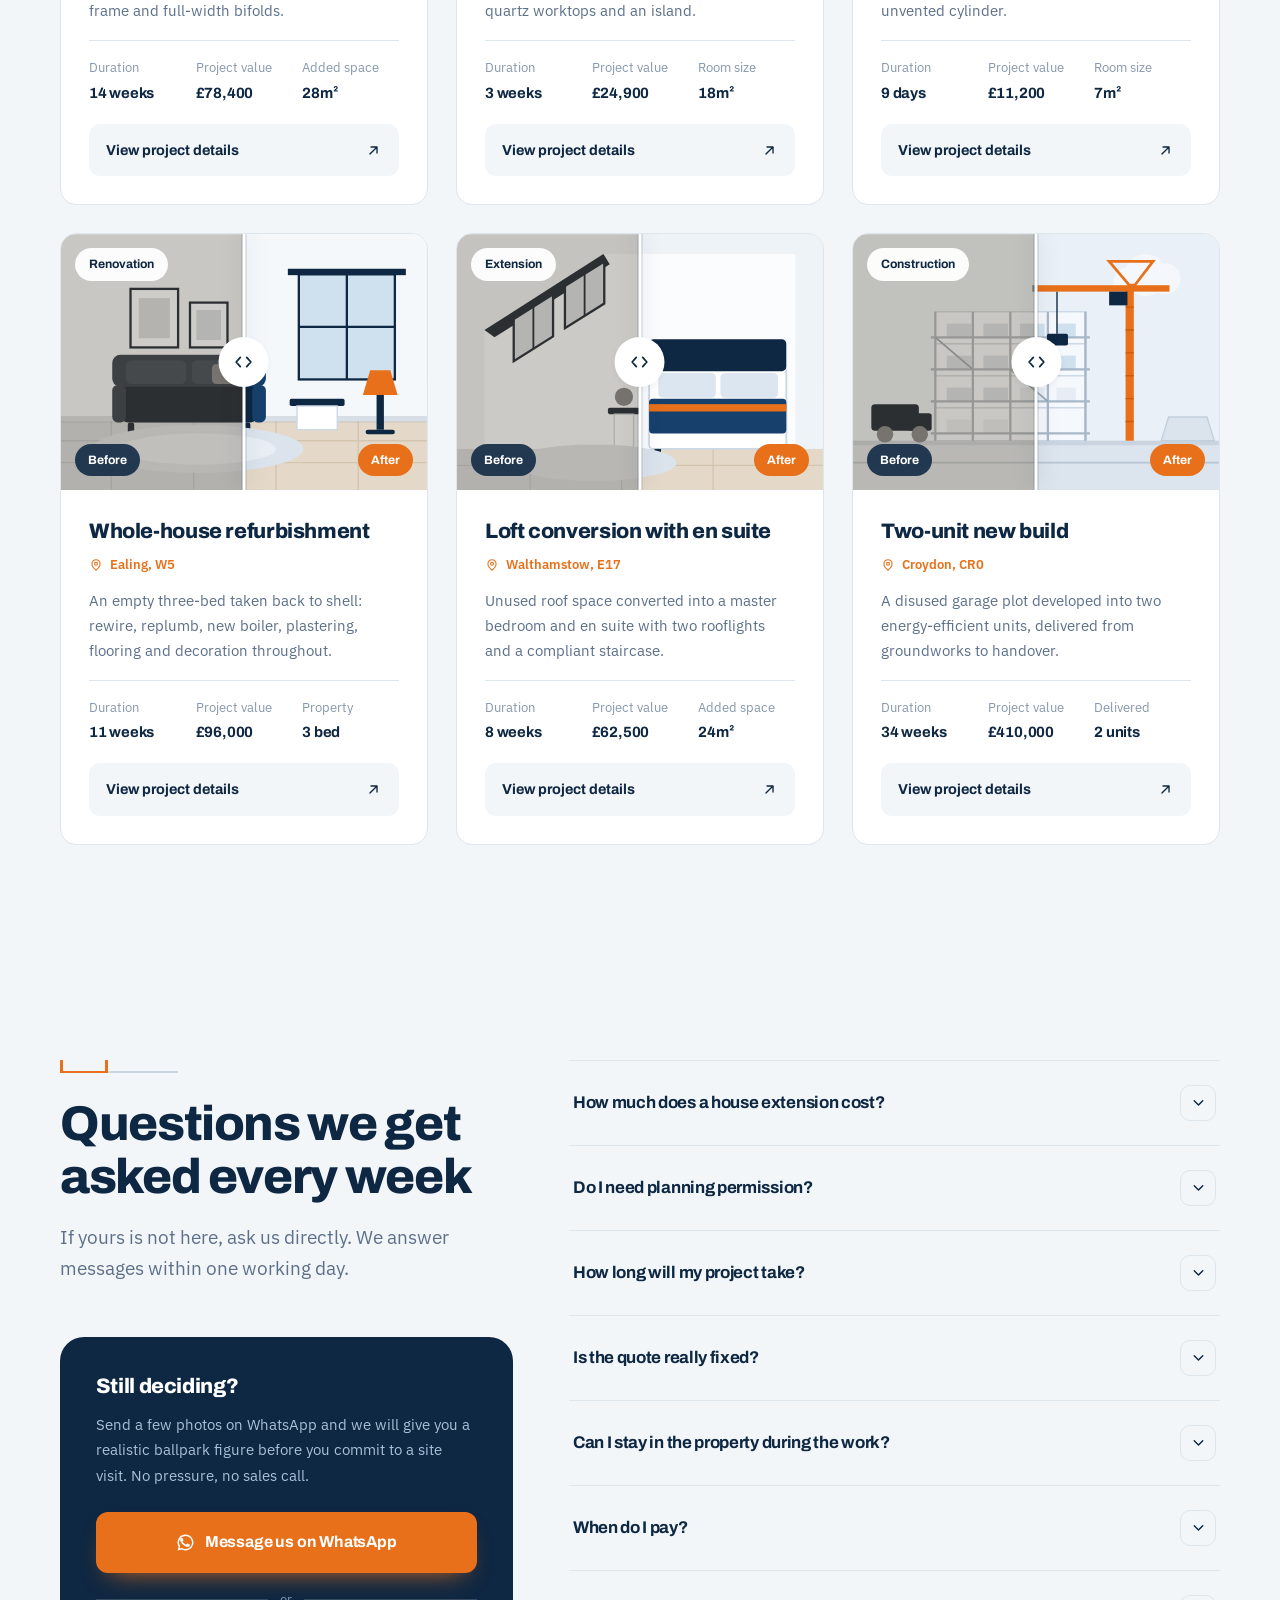
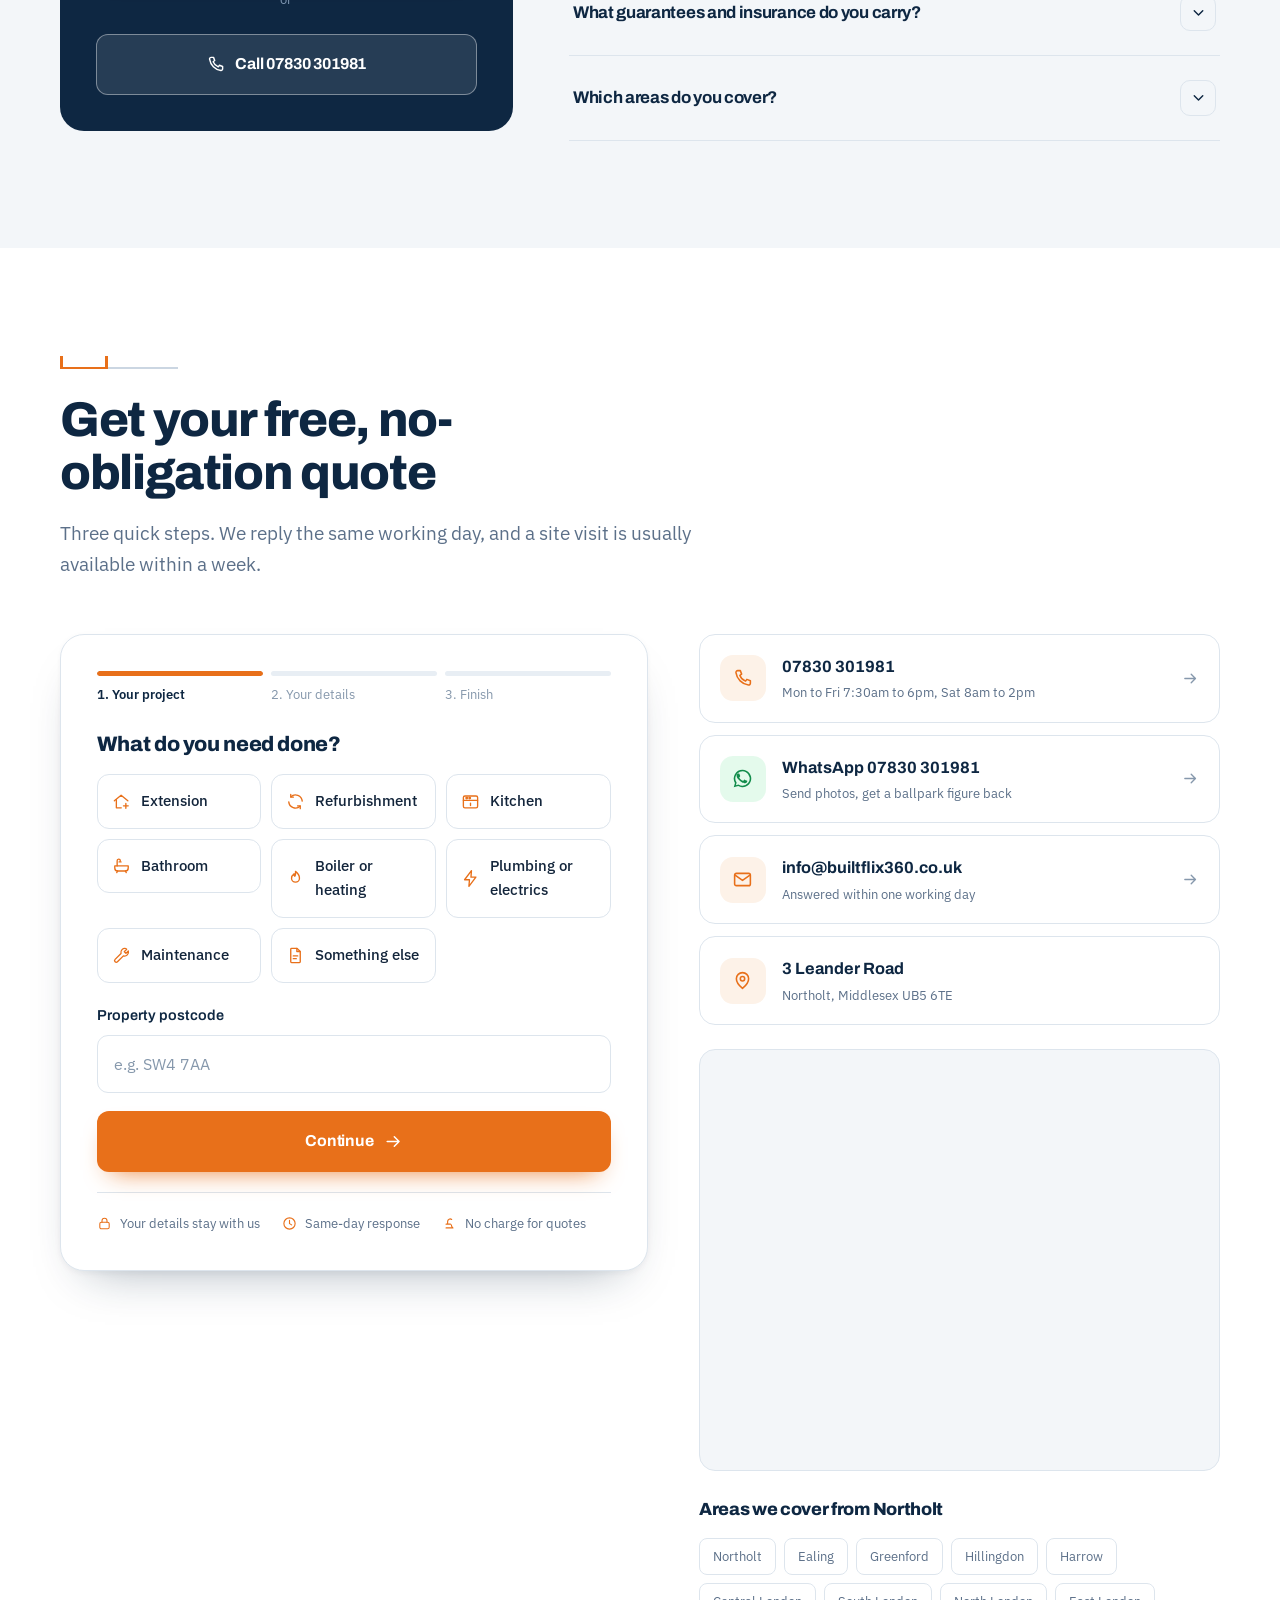
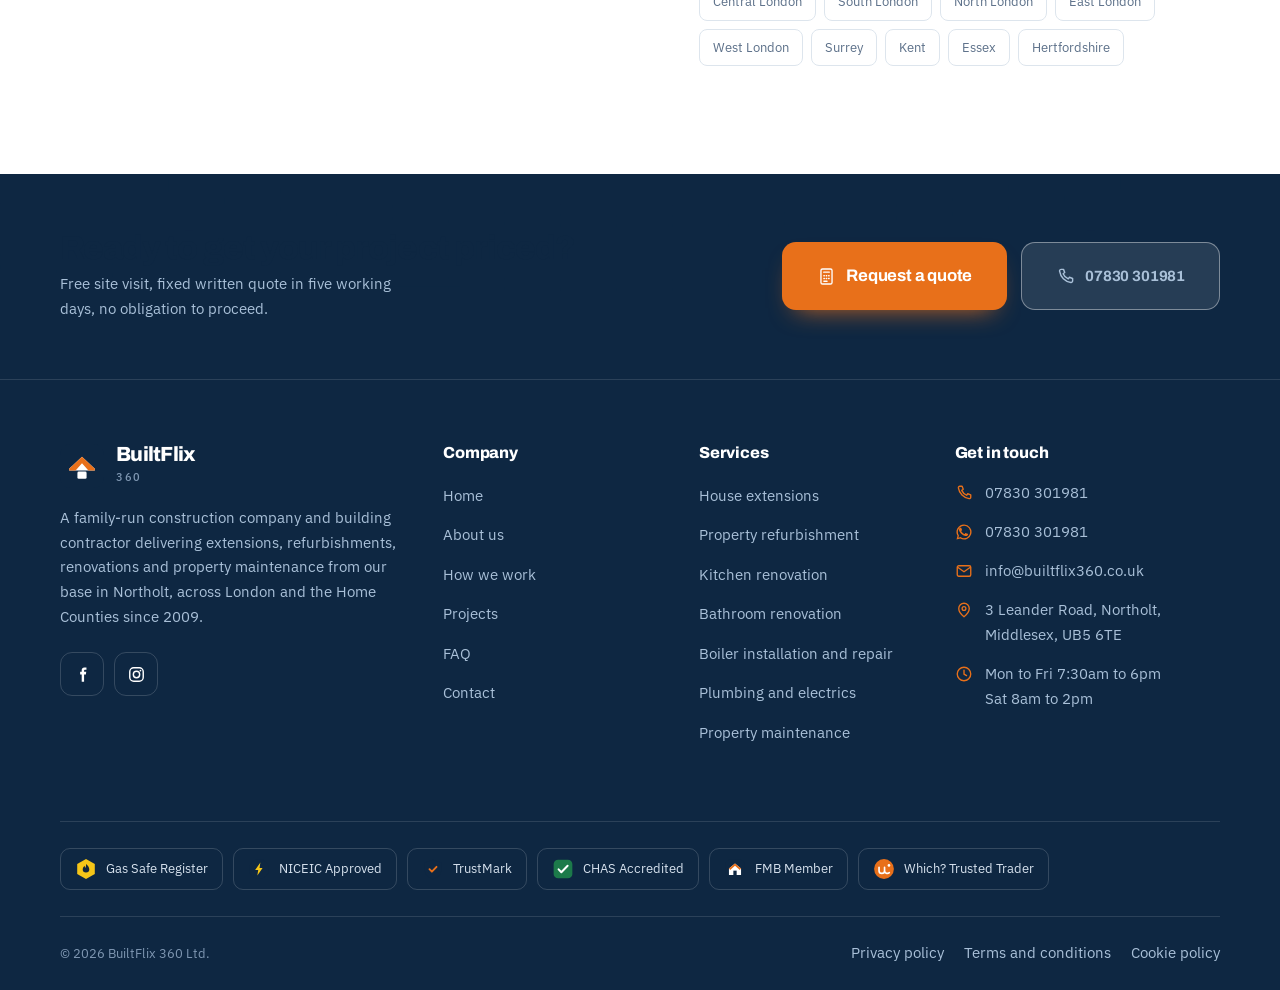
==== commit 07a0a174: "Add privacy, terms and cookie policy pages; remove health and safety and LinkedIn links Co-Authored-" ====
--- a/index.html
+++ b/index.html
@@ -2019,7 +2019,7 @@
             </div>
             <label class="consent" for="cConsent">
               <input id="cConsent" type="checkbox" required>
-              <span>I agree to BuiltFlix 360 contacting me about this enquiry. We never pass details to third parties.</span>
+              <span>I agree to BuiltFlix 360 contacting me about this enquiry. We never sell your details. See our <a href="/privacy-policy.html" target="_blank">privacy policy</a>.</span>
             </label>
             <span class="err" id="consentErr" style="margin:-14px 0 16px">Please tick the box so we can reply.</span>
             <span class="err form-fail" role="alert" style="margin:0 0 16px">Sorry, we could not send that. Please call or WhatsApp 07830 301981, or email info@builtflix360.co.uk.</span>
@@ -2111,7 +2111,6 @@
         <div class="foot-social">
           <a href="#" aria-label="BuiltFlix 360 on Facebook"><svg><use href="#i-facebook"/></svg></a>
           <a href="https://www.instagram.com/builtflix360/" target="_blank" rel="noopener" aria-label="BuiltFlix 360 on Instagram"><svg><use href="#i-instagram"/></svg></a>
-          <a href="#" aria-label="BuiltFlix 360 on LinkedIn"><svg><use href="#i-linkedin"/></svg></a>
         </div>
       </div>
 
@@ -2164,7 +2163,7 @@
     <div class="foot-bar">
       <span>© <span id="year">2026</span> BuiltFlix 360 Ltd.</span>
       <nav class="foot-legal" aria-label="Legal">
-        <a href="#">Privacy policy</a><a href="#">Terms and conditions</a><a href="#">Cookie policy</a><a href="#">Health and safety</a>
+        <a href="/privacy-policy.html">Privacy policy</a><a href="/terms.html">Terms and conditions</a><a href="/cookie-policy.html">Cookie policy</a>
       </nav>
     </div>
   </div>
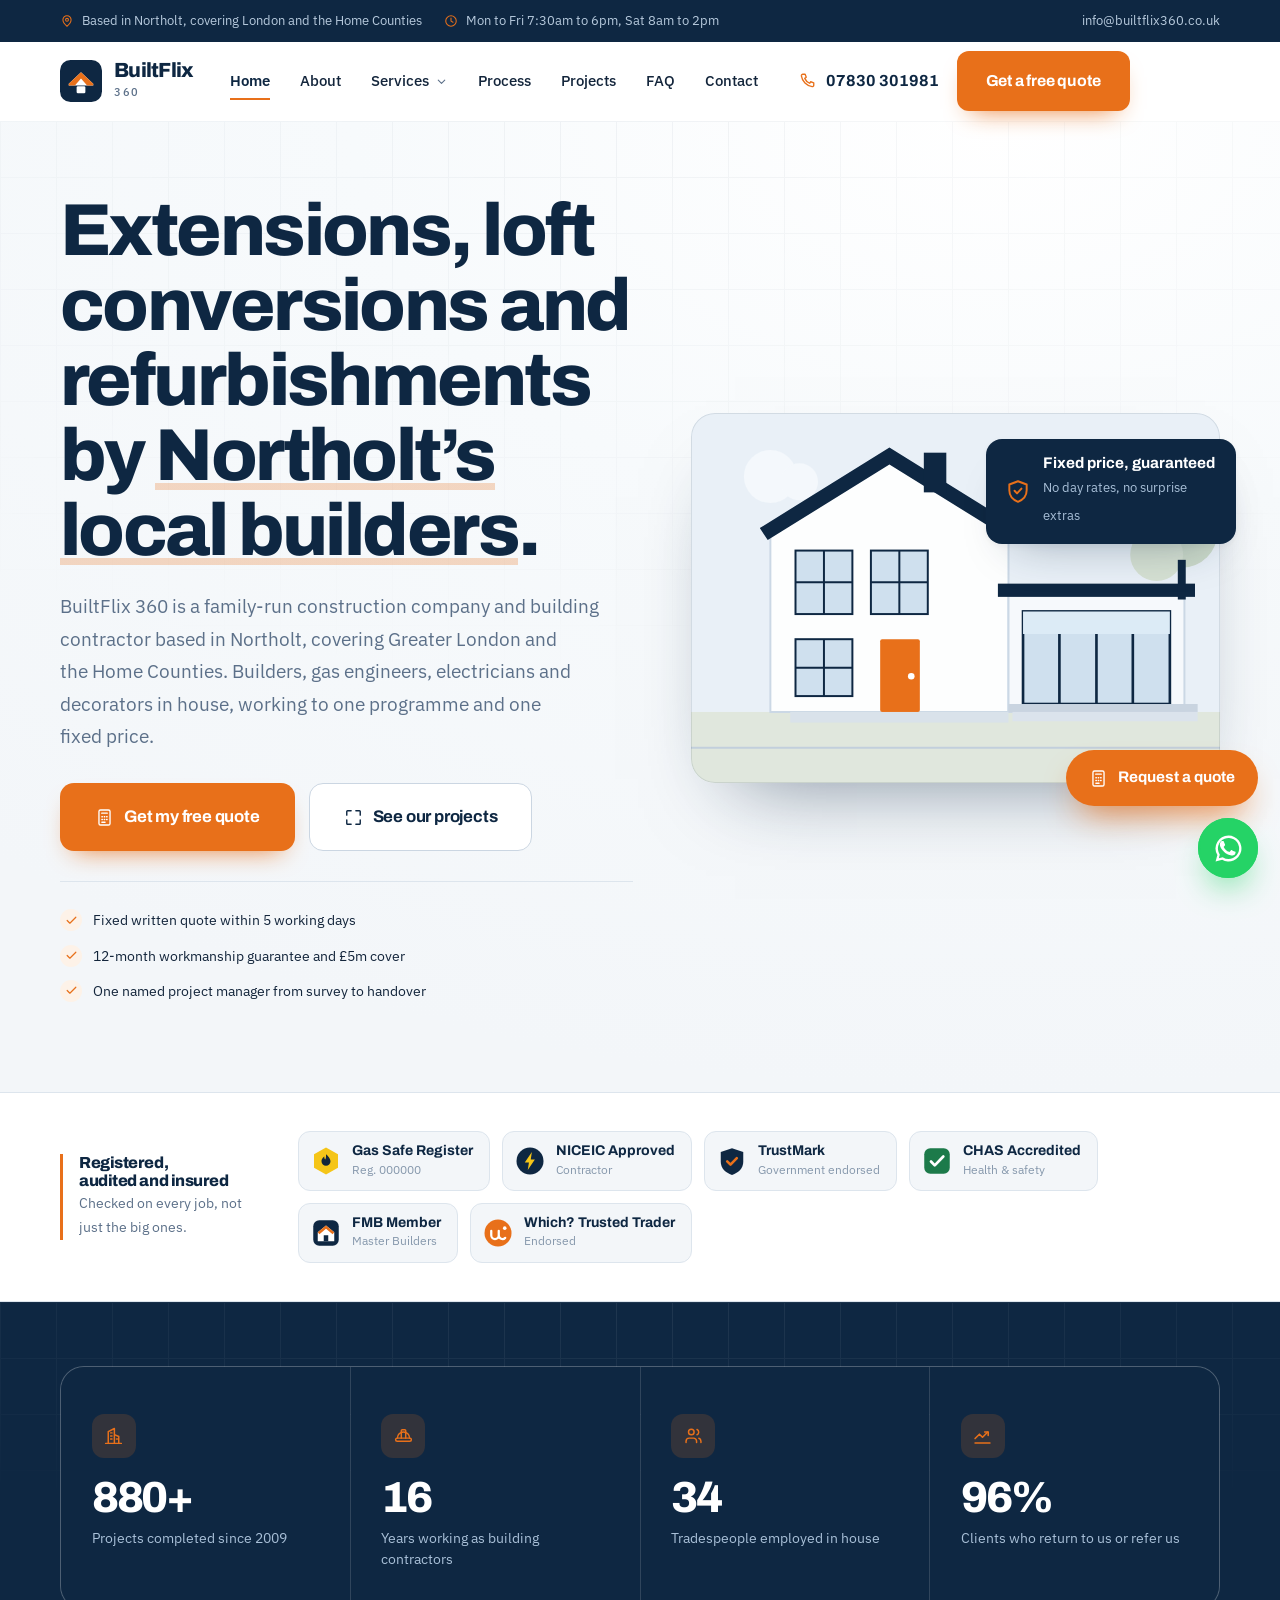
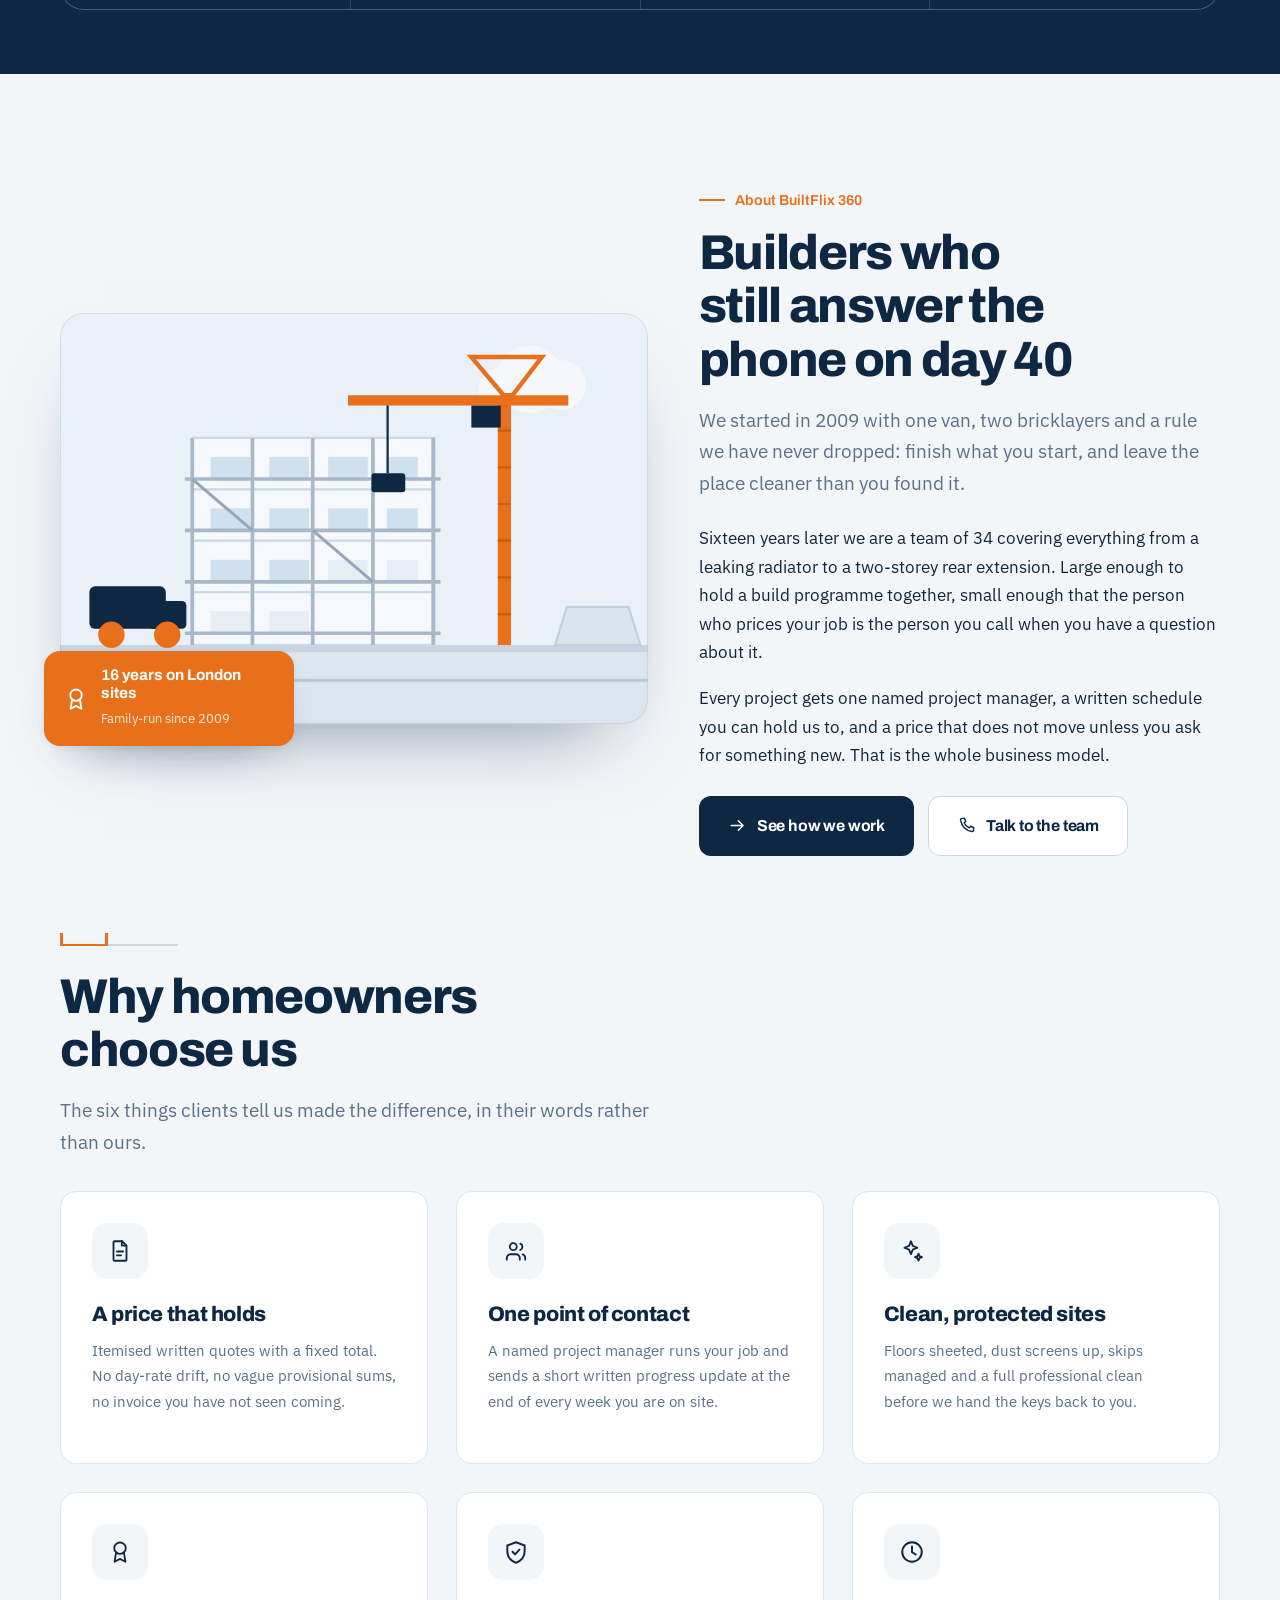
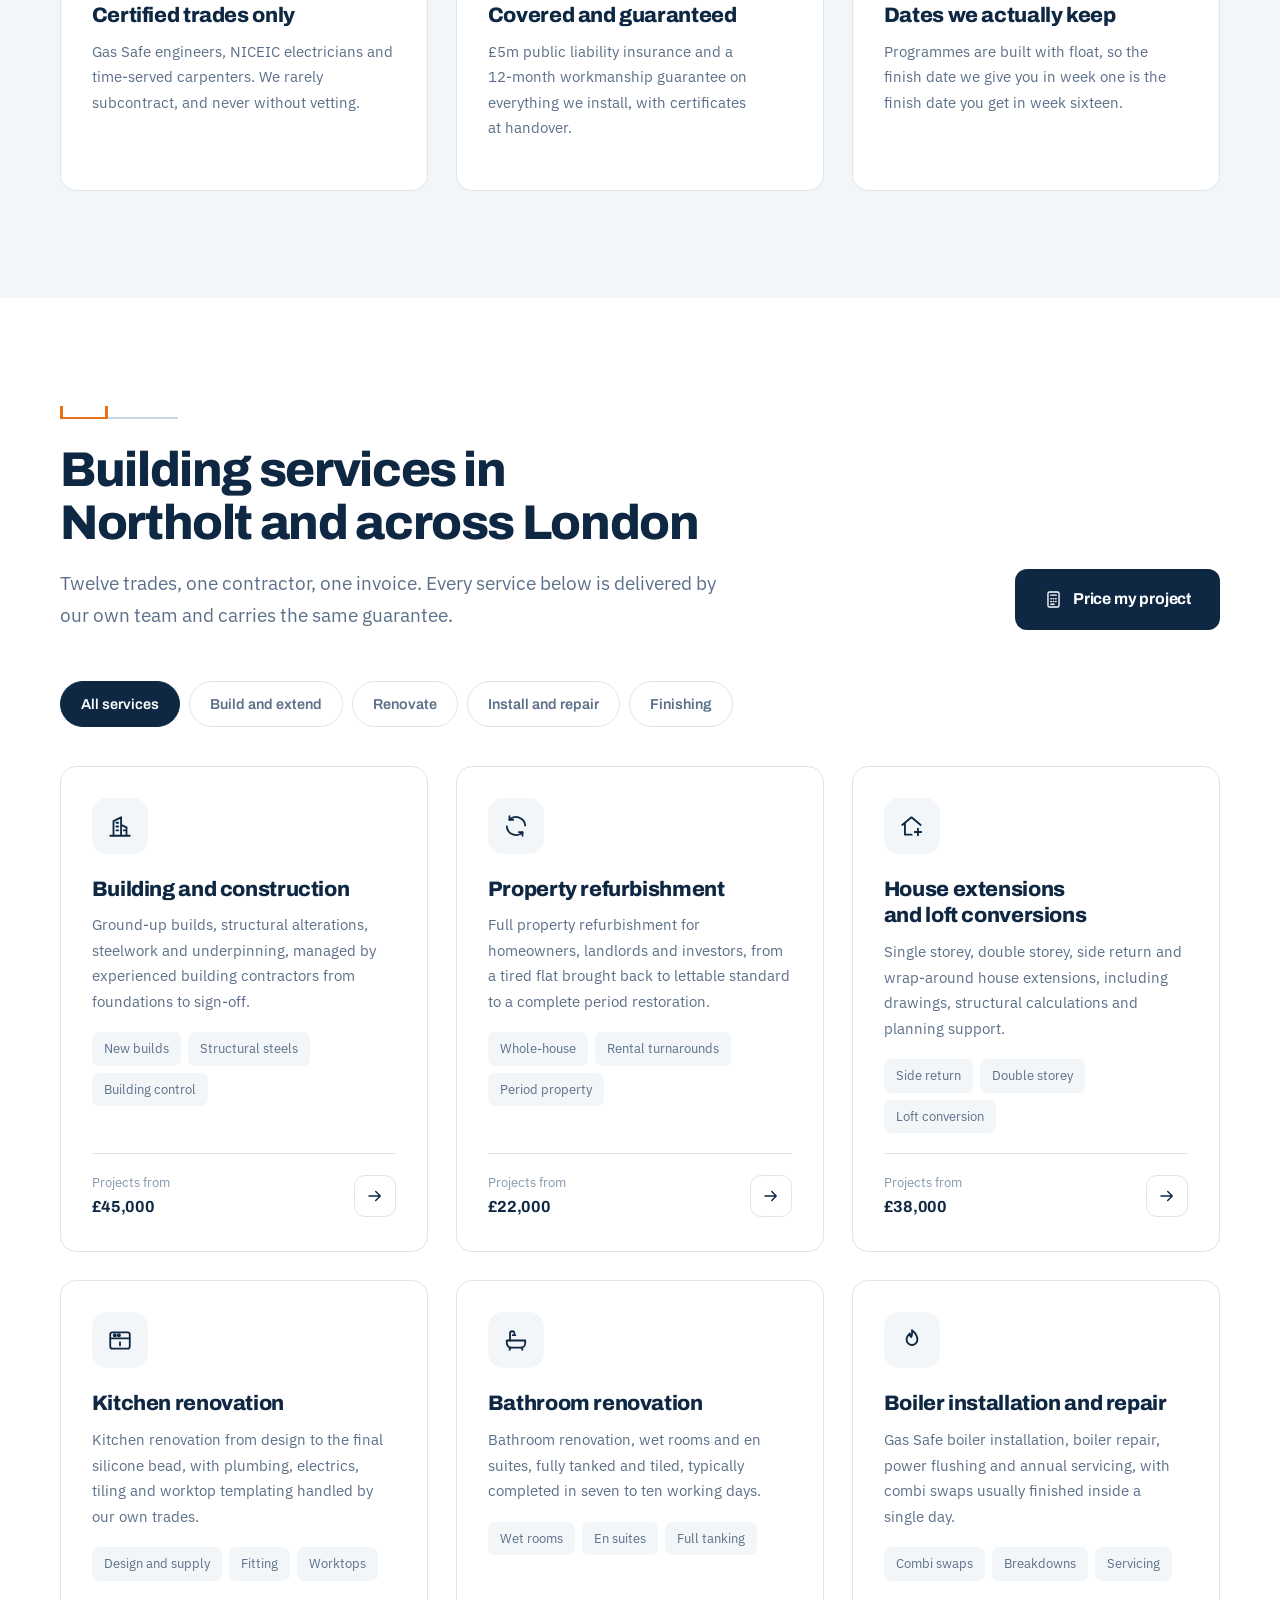
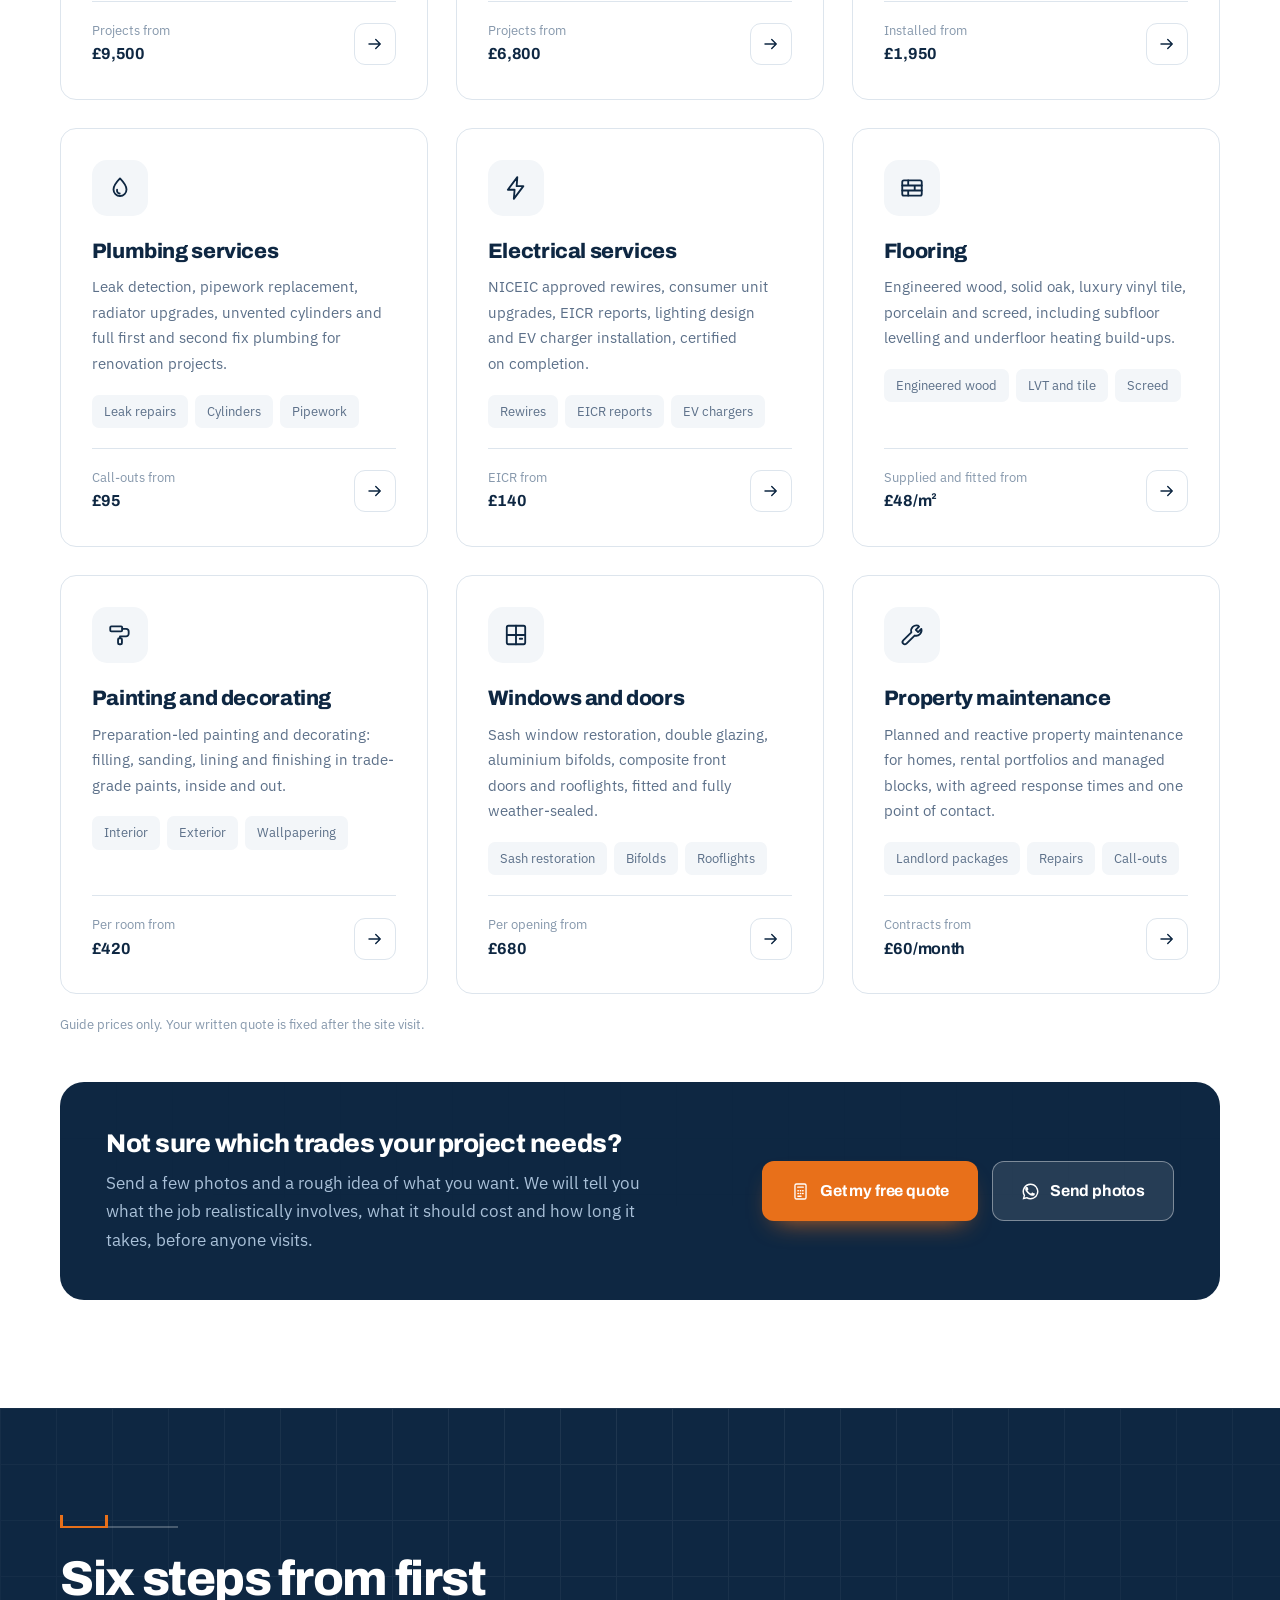
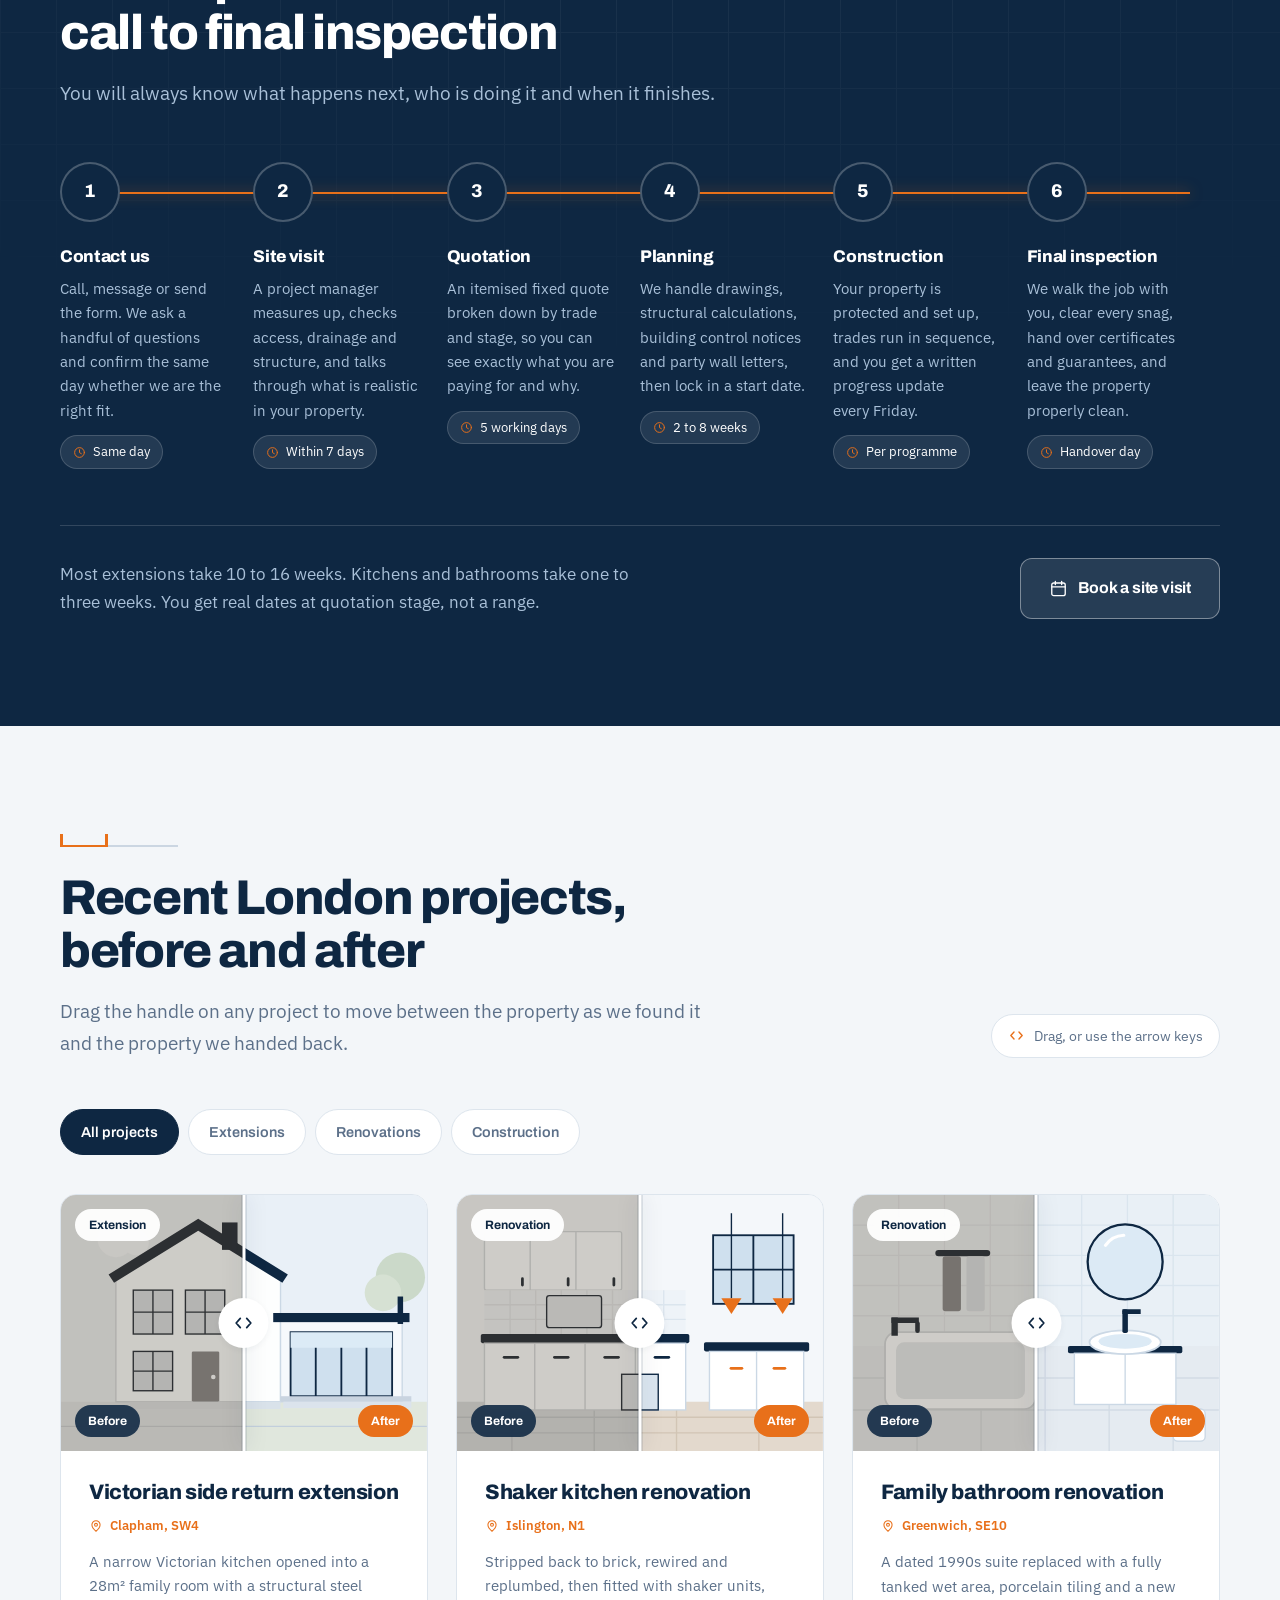
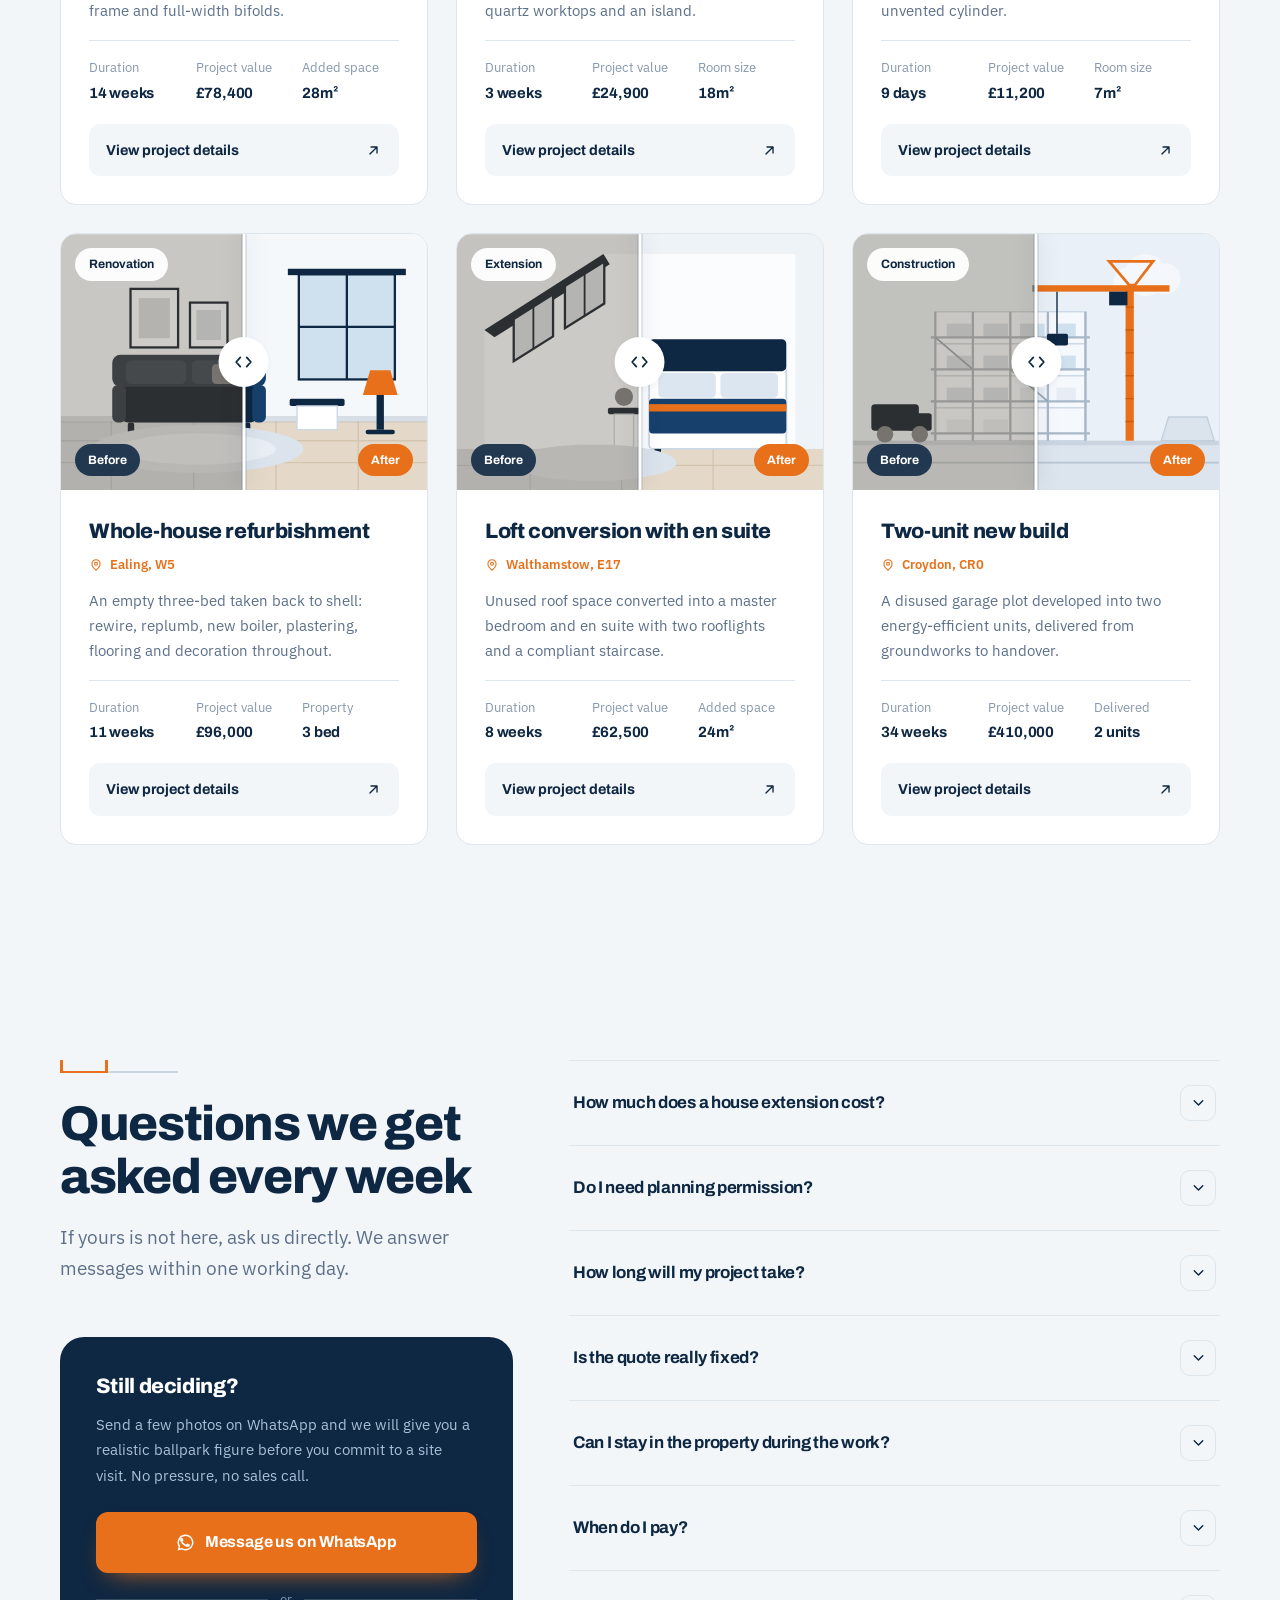
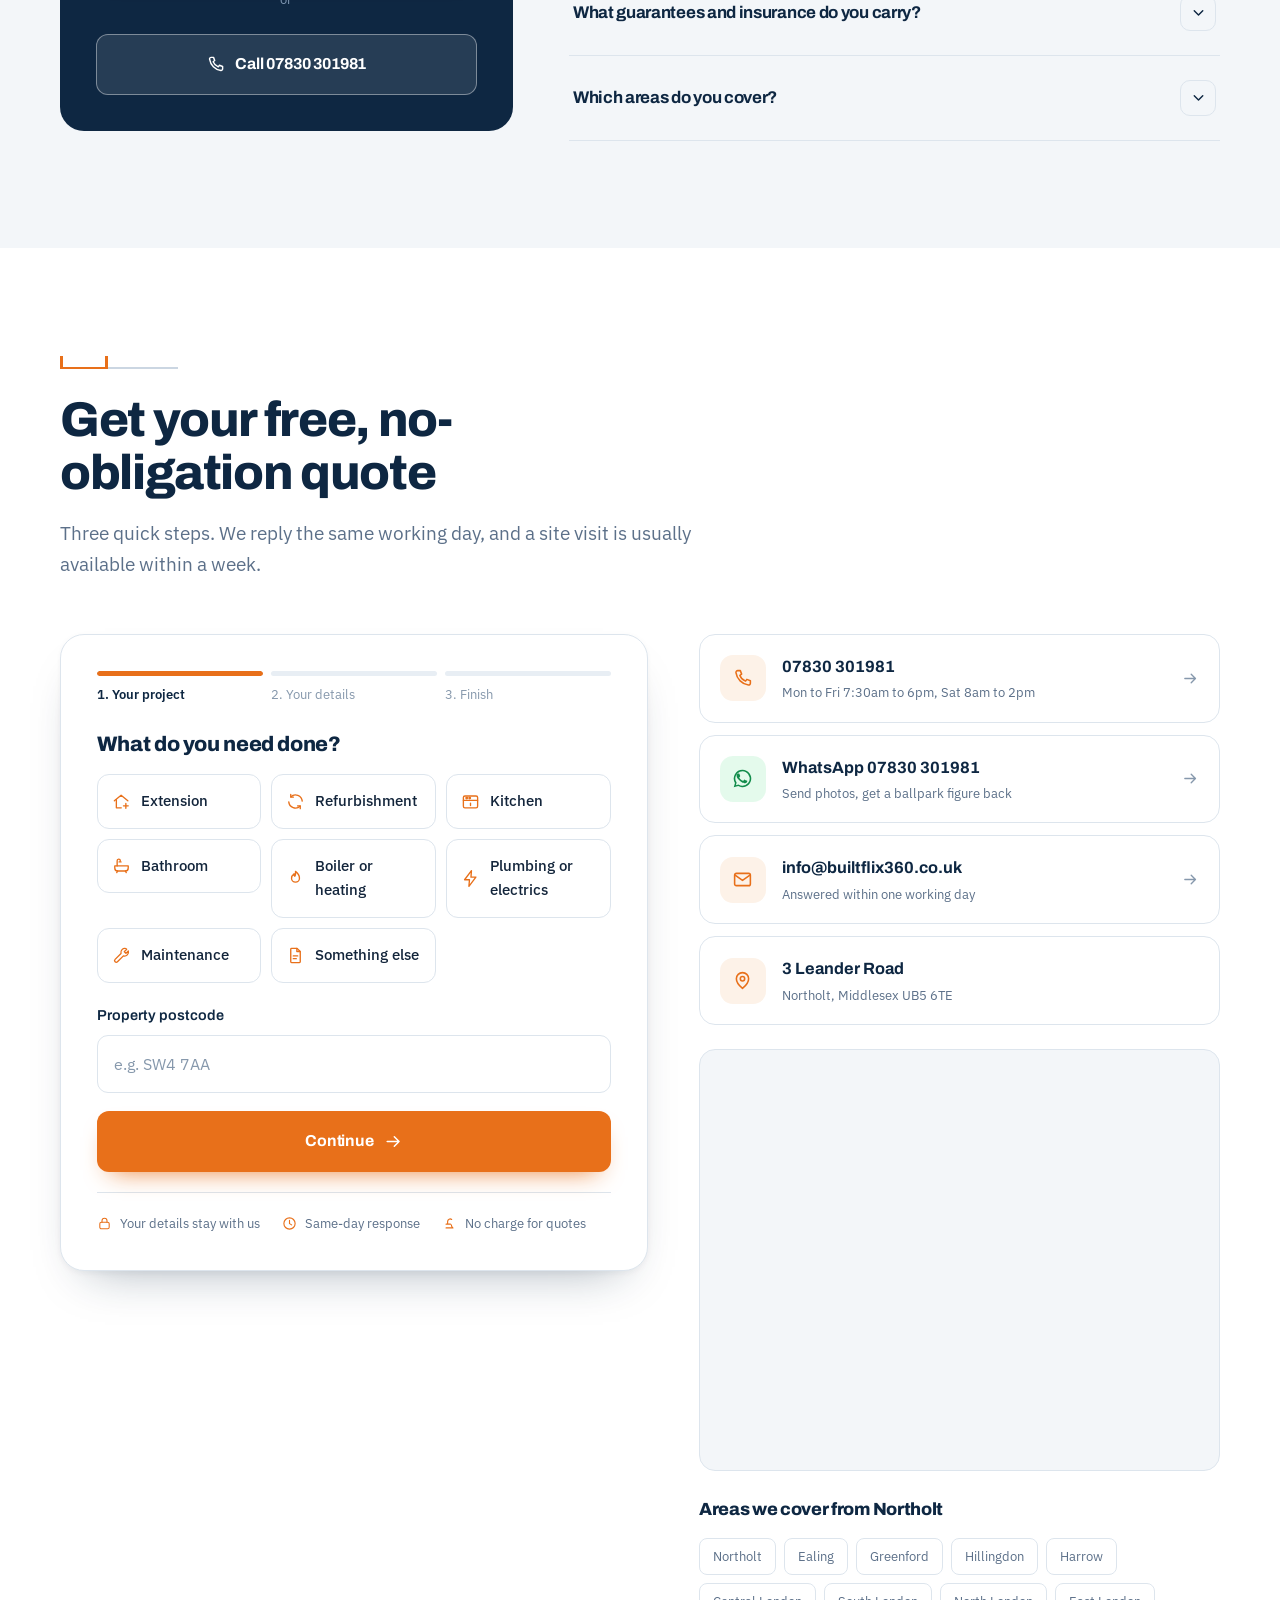
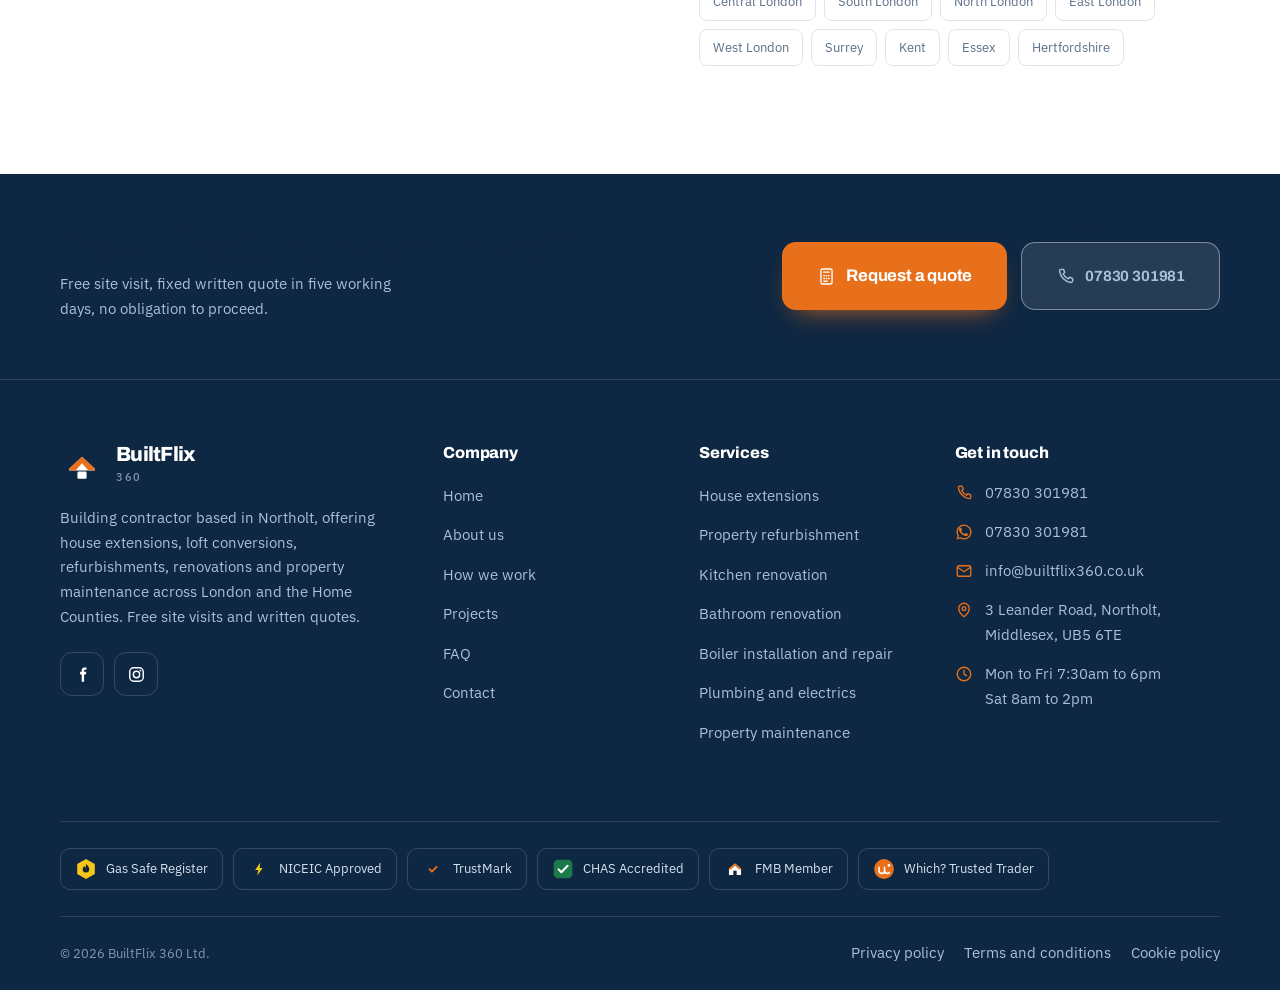
==== commit 58215ce5: "Rewrite footer caption without unverified claims Co-Authored-By: Claude Opus 5.5 <noreply@anthropic." ====
--- a/index.html
+++ b/index.html
@@ -2107,7 +2107,7 @@
           <svg><use href="#logo"/></svg>
           <span><span class="brand-name">BuiltFlix</span><span class="brand-sub">360</span></span>
         </div>
-        <p>A family-run construction company and building contractor delivering extensions, refurbishments, renovations and property maintenance from our base in Northolt, across London and the Home Counties since 2009.</p>
+        <p>Building contractor based in Northolt, offering house extensions, loft conversions, refurbishments, renovations and property maintenance across London and the Home Counties. Free site visits and written quotes.</p>
         <div class="foot-social">
           <a href="#" aria-label="BuiltFlix 360 on Facebook"><svg><use href="#i-facebook"/></svg></a>
           <a href="https://www.instagram.com/builtflix360/" target="_blank" rel="noopener" aria-label="BuiltFlix 360 on Instagram"><svg><use href="#i-instagram"/></svg></a>
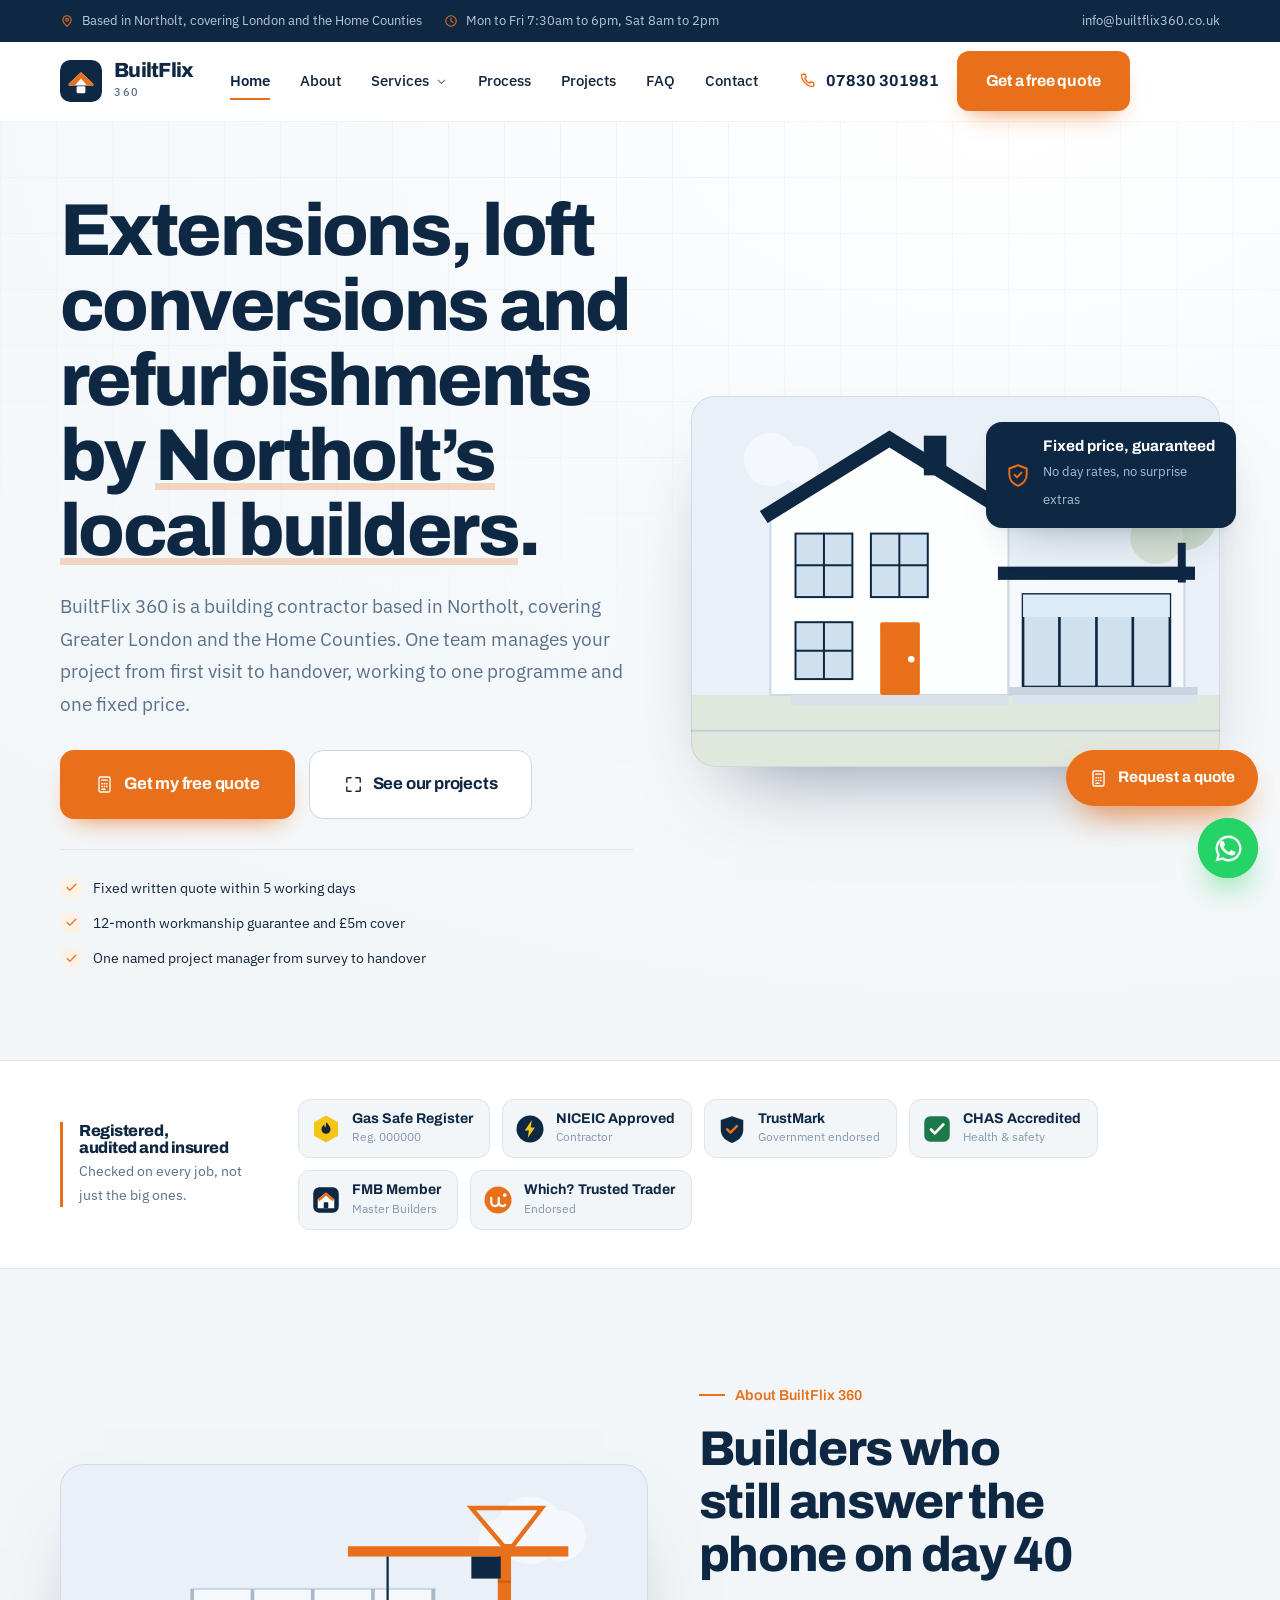
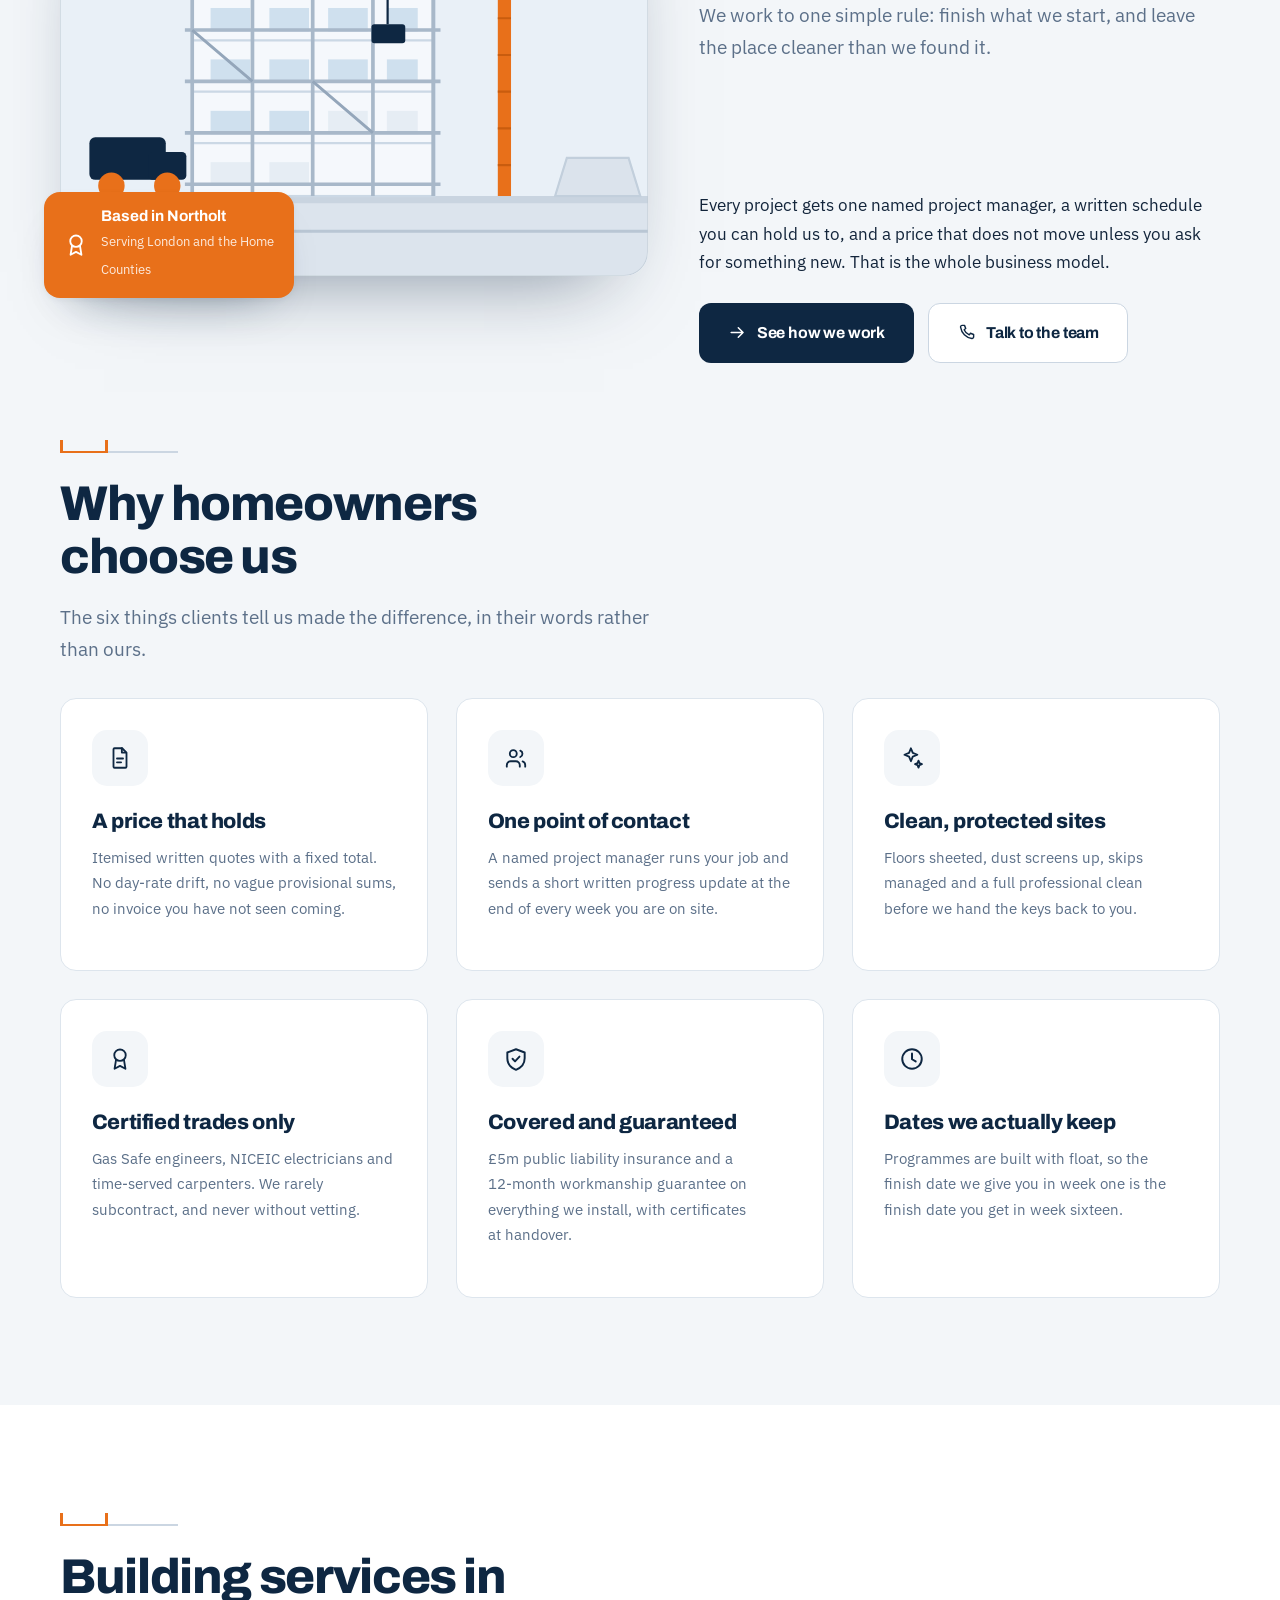
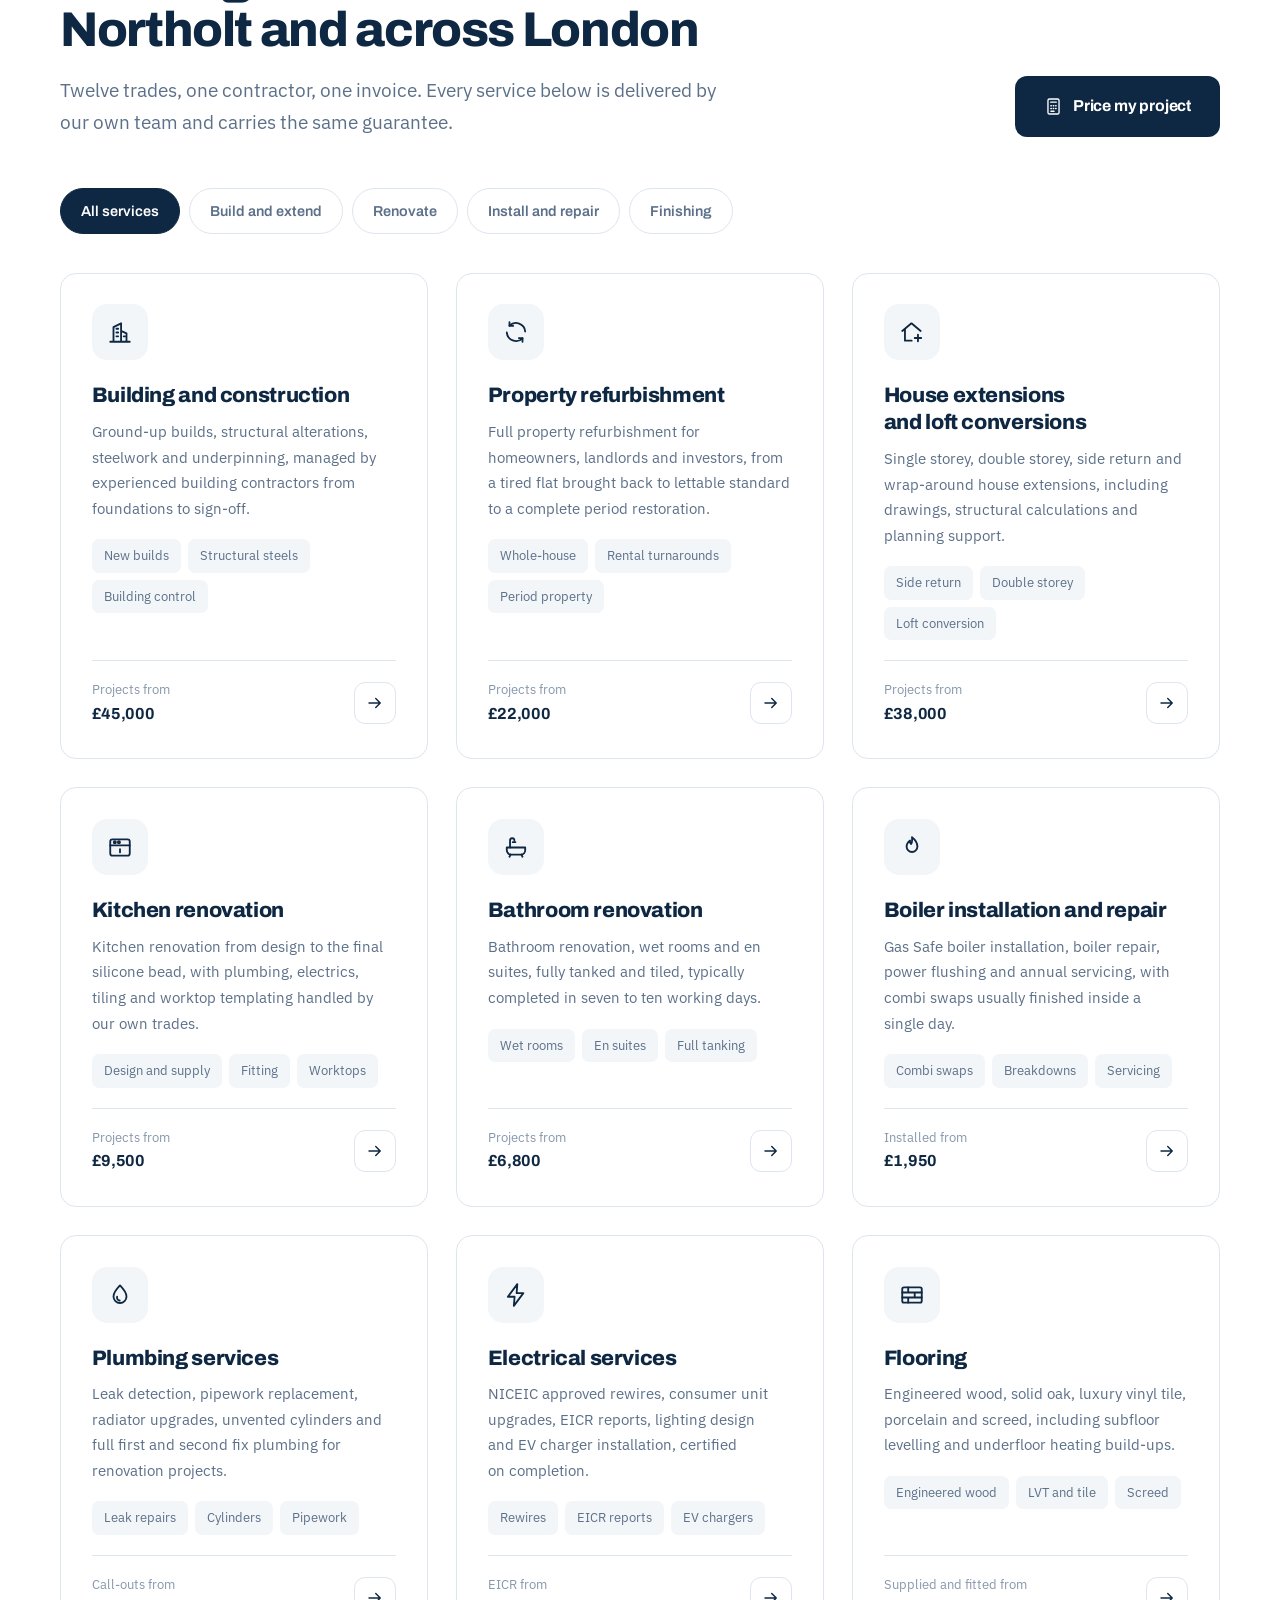
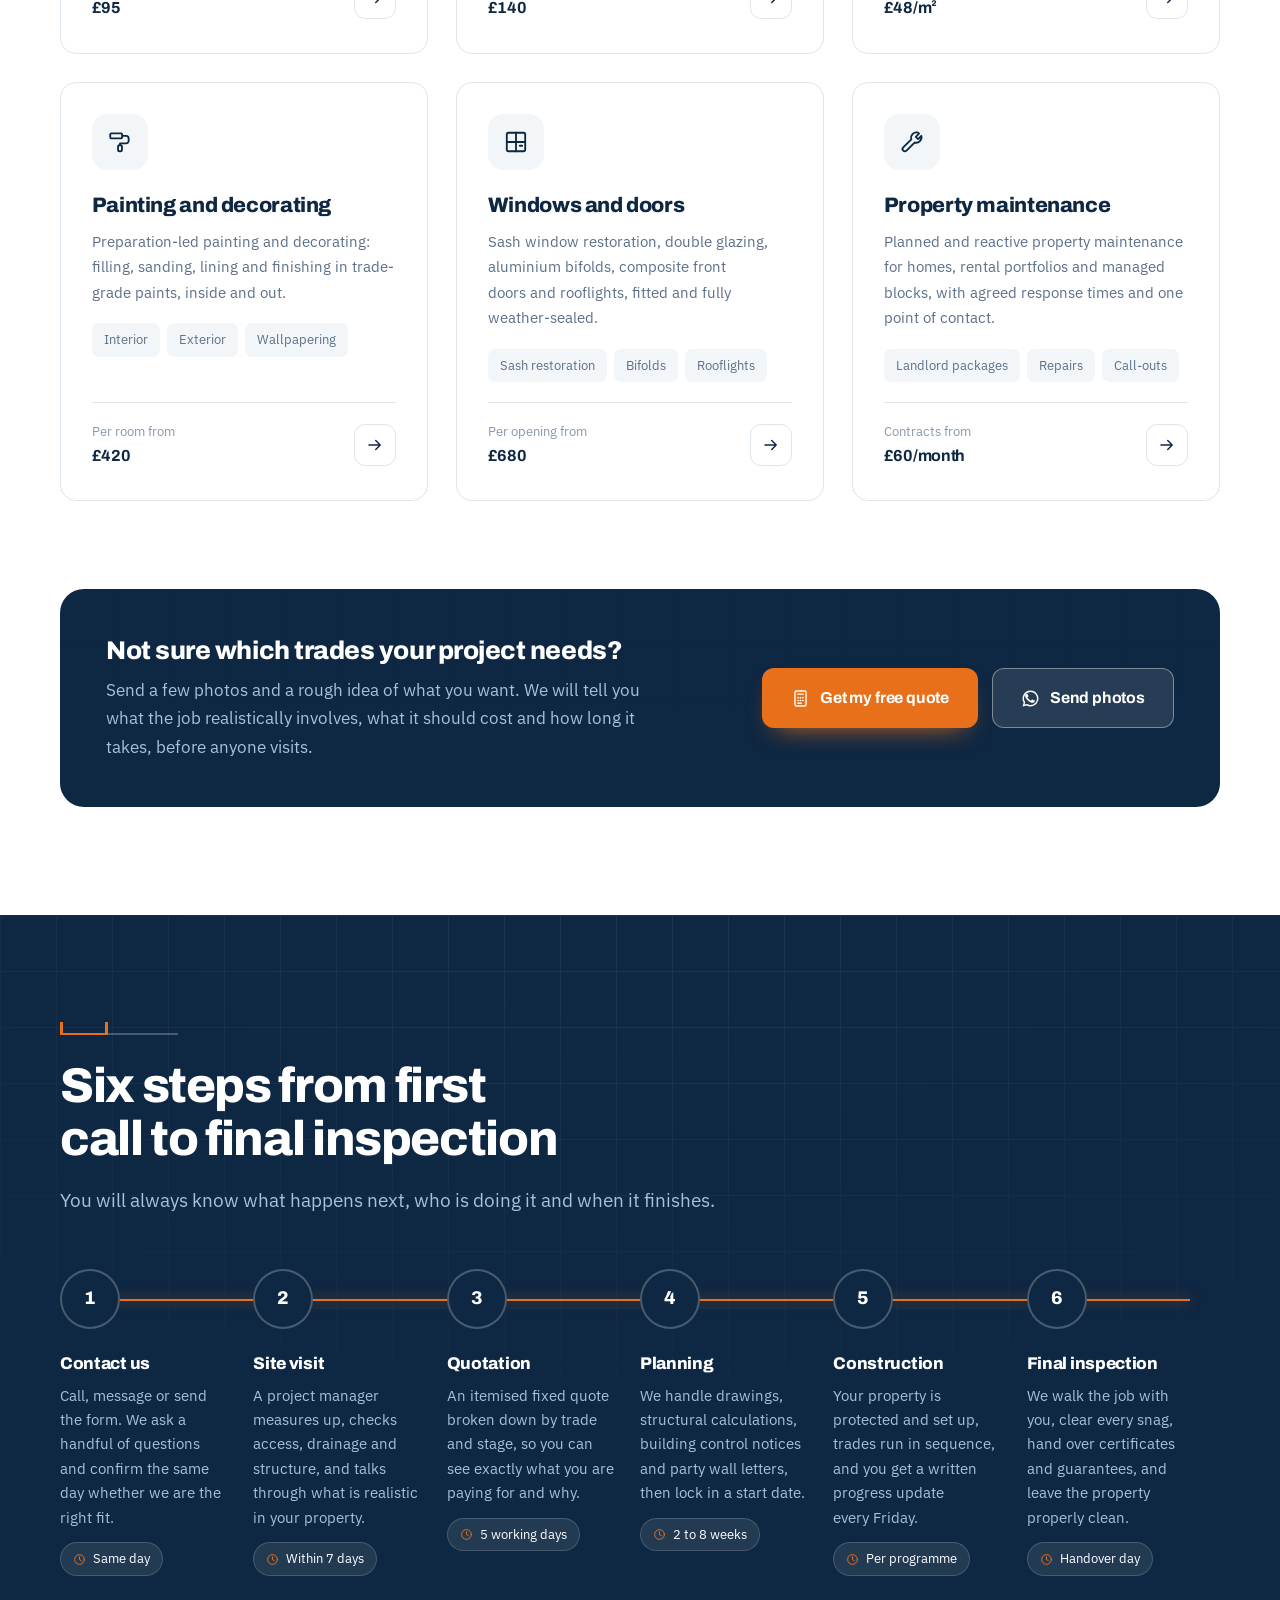
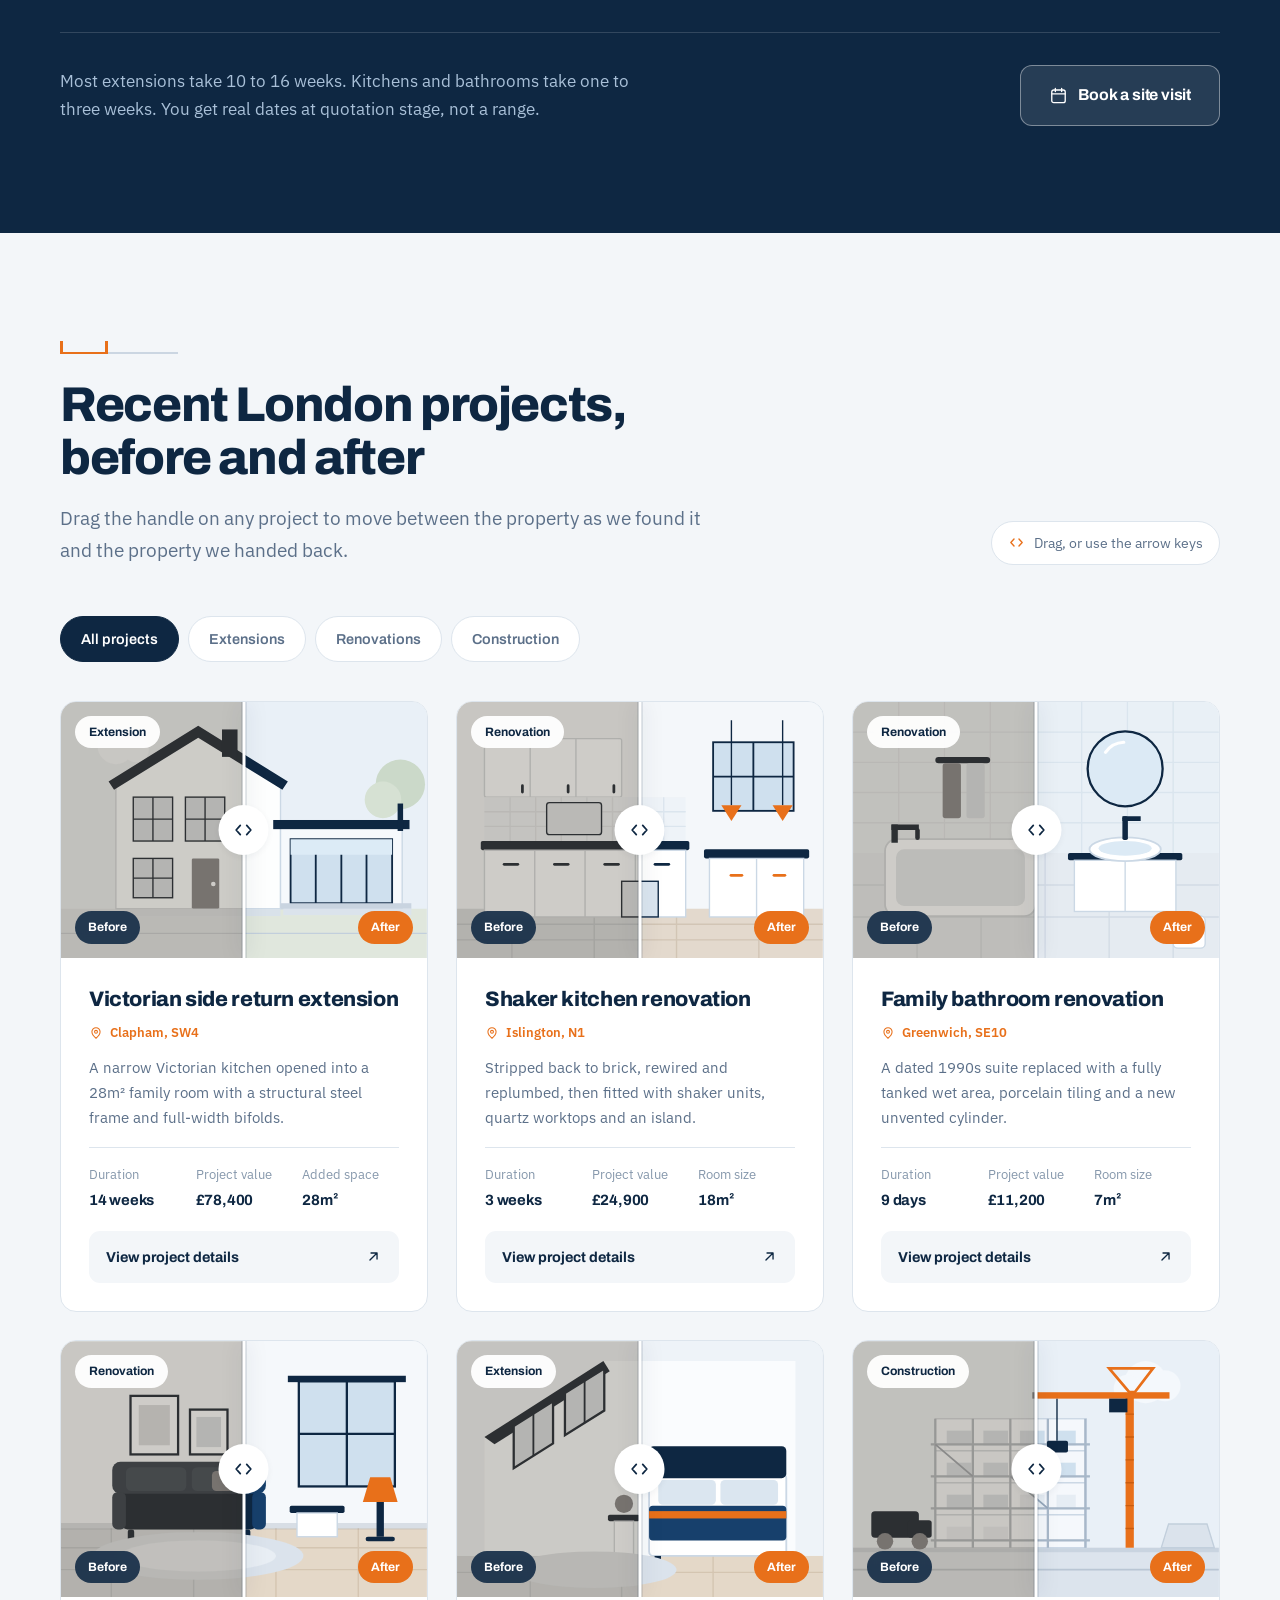
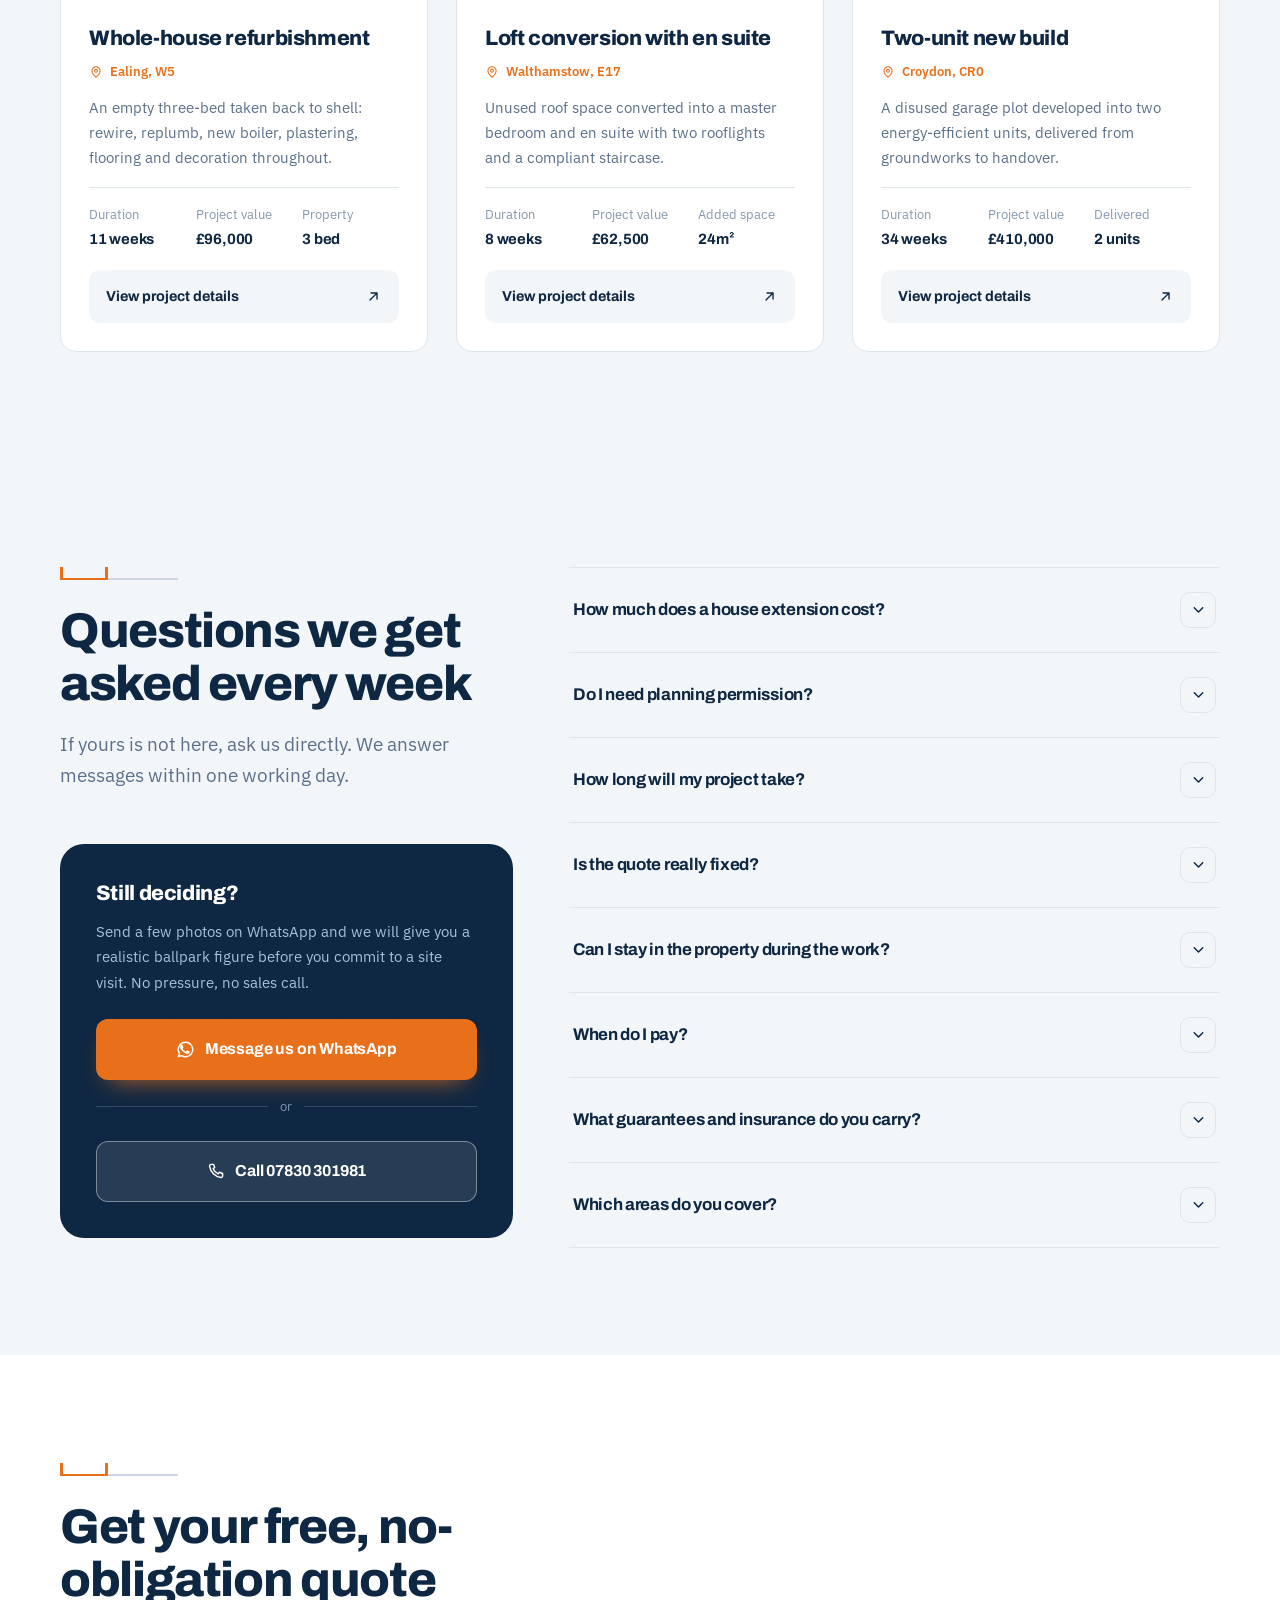
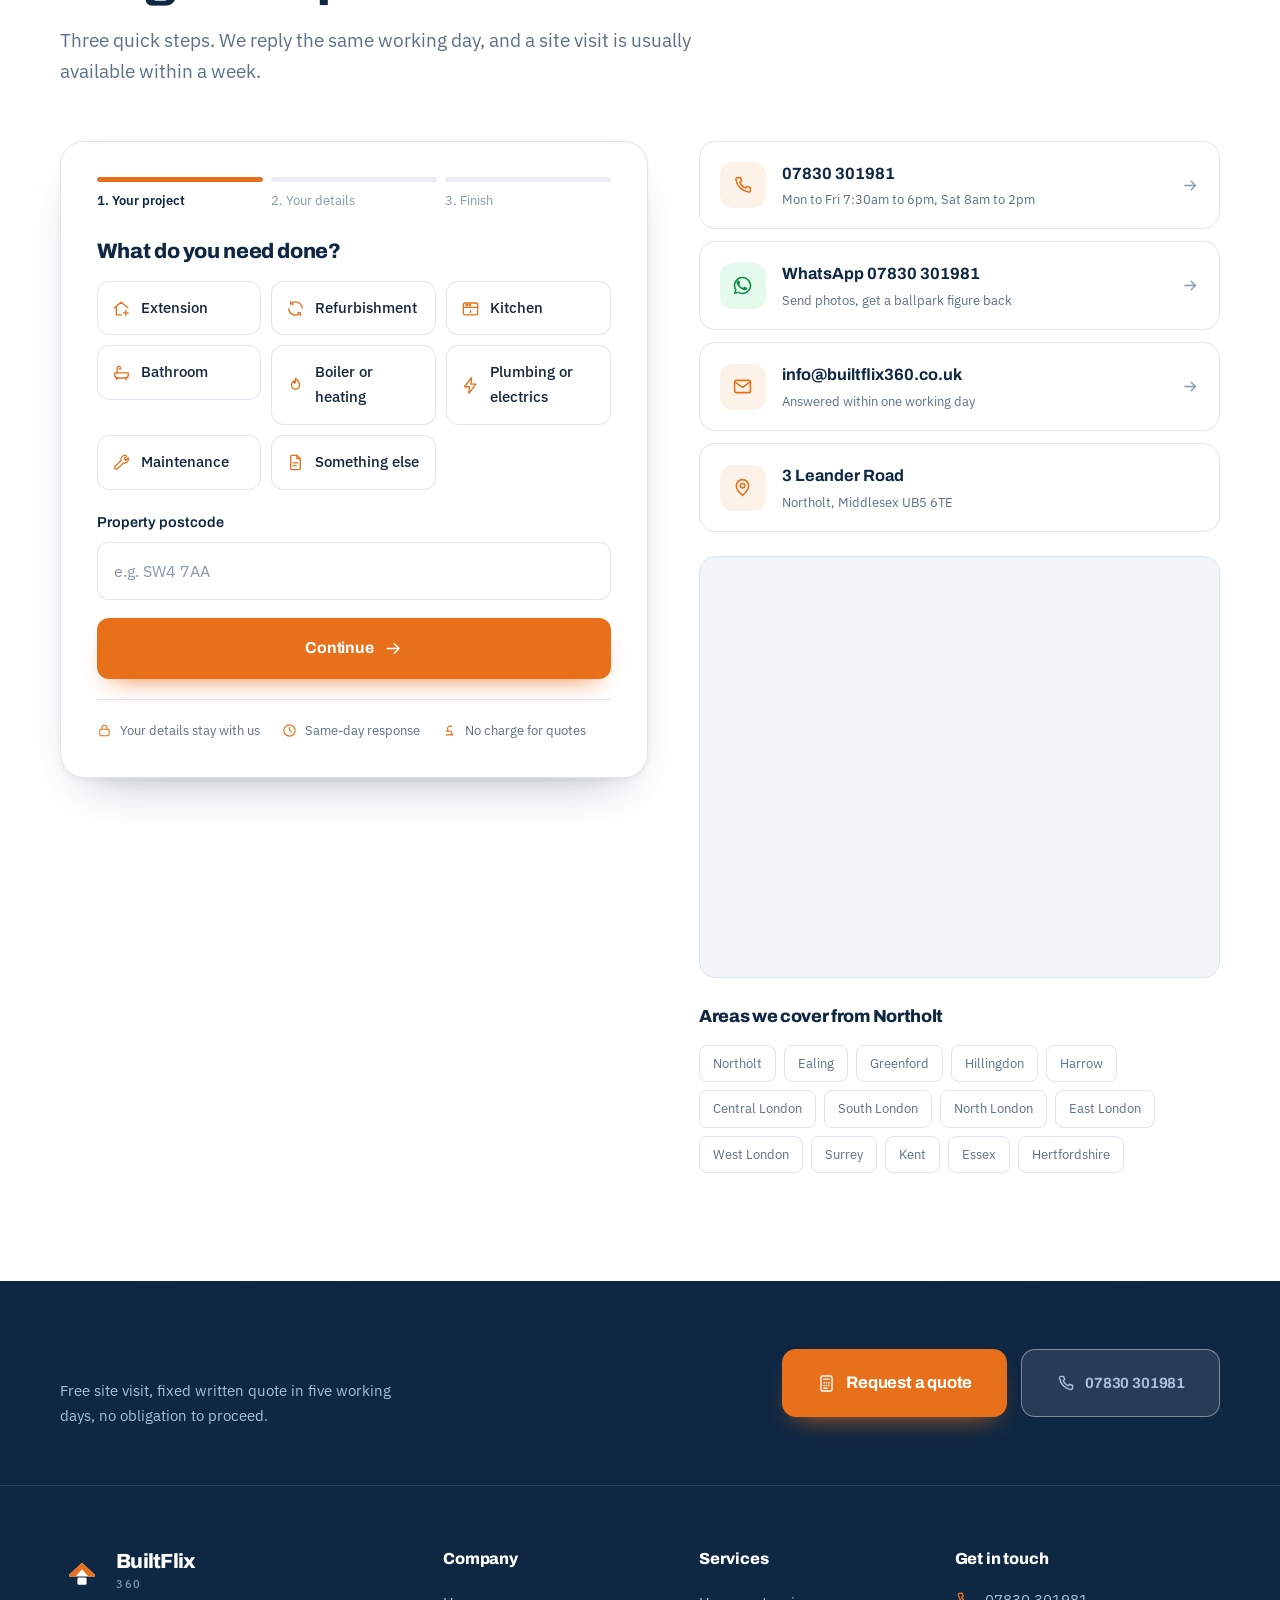
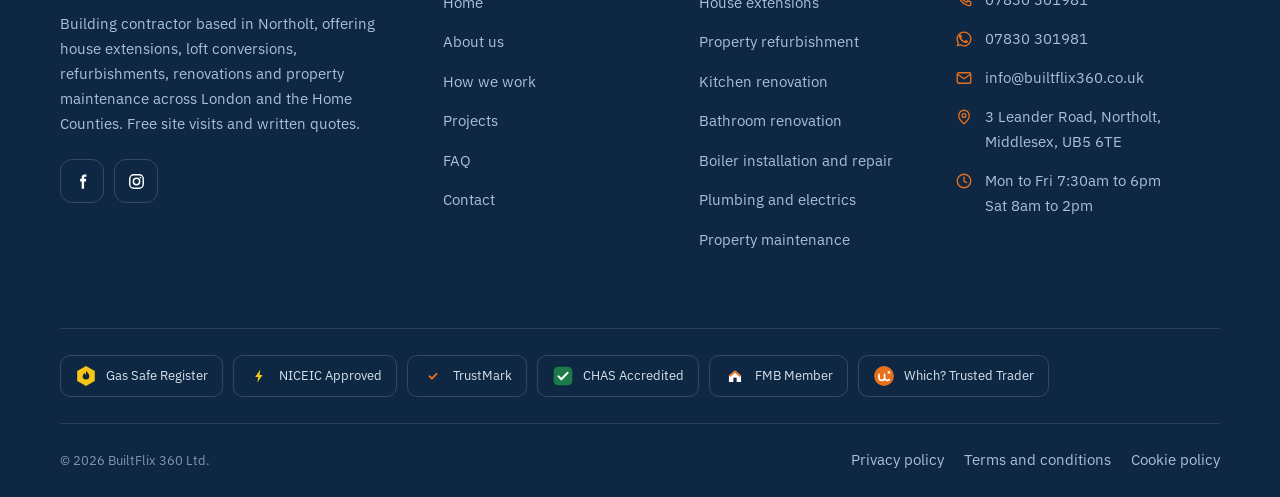
==== commit 80b23678: "Remove unverified company history, staff and statistics claims Co-Authored-By: Claude Opus 5.5 <nore" ====
--- a/index.html
+++ b/index.html
@@ -40,7 +40,6 @@
       "telephone": "+447830301981",
       "email": "info@builtflix360.co.uk",
       "priceRange": "££",
-      "foundingDate": "2009",
       "address": {
         "@type": "PostalAddress",
         "streetAddress": "3 Leander Road",
@@ -1276,7 +1275,7 @@
   <div class="wrap hero-grid">
     <div class="hero-copy">
       <h1 class="reveal" style="--d:60ms">Extensions, loft conversions and refurbishments by <span class="u">Northolt&rsquo;s local builders</span>.</h1>
-      <p class="hero-lead reveal" style="--d:120ms">BuiltFlix 360 is a family-run construction company and building contractor based in Northolt, covering Greater London and the Home Counties. Builders, gas engineers, electricians and decorators in house, working to one programme and one fixed price.</p>
+      <p class="hero-lead reveal" style="--d:120ms">BuiltFlix 360 is a building contractor based in Northolt, covering Greater London and the Home Counties. One team manages your project from first visit to handover, working to one programme and one fixed price.</p>
       <div class="btn-row reveal" style="--d:180ms">
         <button class="btn btn--primary btn--lg" data-open-quote><svg><use href="#i-calc"/></svg>Get my free quote</button>
         <a class="btn btn--ghost btn--lg" href="#projects"><svg><use href="#i-zoom"/></svg>See our projects</a>
@@ -1323,37 +1322,6 @@
 </section>
 
 <!-- ════════════════════════════════════════════════════════
-     STATISTICS
-     ════════════════════════════════════════════════════════ -->
-<section class="section section--navy statband blueprint section--tight" aria-labelledby="statsHeading">
-  <div class="wrap" style="position:relative">
-    <h2 id="statsHeading" class="sr">BuiltFlix 360 by the numbers</h2>
-    <div class="stat-grid reveal">
-      <div class="stat">
-        <span class="ico"><svg><use href="#s-build"/></svg></span>
-        <b data-count="880" data-suffix="+">0</b>
-        <span>Projects completed since 2009</span>
-      </div>
-      <div class="stat">
-        <span class="ico"><svg><use href="#i-hardhat"/></svg></span>
-        <b data-count="16">0</b>
-        <span>Years working as building contractors</span>
-      </div>
-      <div class="stat">
-        <span class="ico"><svg><use href="#s-team"/></svg></span>
-        <b data-count="34">0</b>
-        <span>Tradespeople employed in house</span>
-      </div>
-      <div class="stat">
-        <span class="ico"><svg><use href="#i-trend"/></svg></span>
-        <b data-count="96" data-suffix="%">0</b>
-        <span>Clients who return to us or refer us</span>
-      </div>
-    </div>
-  </div>
-</section>
-
-<!-- ════════════════════════════════════════════════════════
      ABOUT
      ════════════════════════════════════════════════════════ -->
 <section class="section section--mist" id="about">
@@ -1365,7 +1333,7 @@
         </div>
         <div class="hero-guarantee" style="left:-16px;right:auto;top:auto;bottom:-22px;background:var(--amber)">
           <svg style="color:#fff"><use href="#s-award"/></svg>
-          <span><b>16 years on London sites</b><small style="color:rgba(255,255,255,.85)">Family-run since 2009</small></span>
+          <span><b>Based in Northolt</b><small style="color:rgba(255,255,255,.85)">Serving London and the Home Counties</small></span>
         </div>
       </div>
 
@@ -1373,9 +1341,9 @@
         <span class="tagline reveal">About BuiltFlix 360</span>
         <div class="shead reveal" style="--d:60ms;margin-bottom:26px">
           <h2>Builders who still answer the phone on day 40</h2>
-          <p class="lead">We started in 2009 with one van, two bricklayers and a rule we have never dropped: finish what you start, and leave the place cleaner than you found it.</p>
-        </div>
-        <p class="reveal" style="--d:120ms">Sixteen years later we are a team of 34 covering everything from a leaking radiator to a two-storey rear extension. Large enough to hold a build programme together, small enough that the person who prices your job is the person you call when you have a question about it.</p>
+          <p class="lead">We work to one simple rule: finish what we start, and leave the place cleaner than we found it.</p>
+        </div>
+        <p class="reveal" style="--d:120ms">We take on everything from a leaking radiator to a two-storey rear extension, and the person who prices your job is the person you call when you have a question about it.</p>
         <p class="reveal" style="--d:160ms">Every project gets one named project manager, a written schedule you can hold us to, and a price that does not move unless you ask for something new. That is the whole business model.</p>
         <div class="btn-row reveal" style="--d:200ms;margin-top:26px">
           <a class="btn btn--navy" href="#process"><svg><use href="#i-arrow"/></svg>See how we work</a>
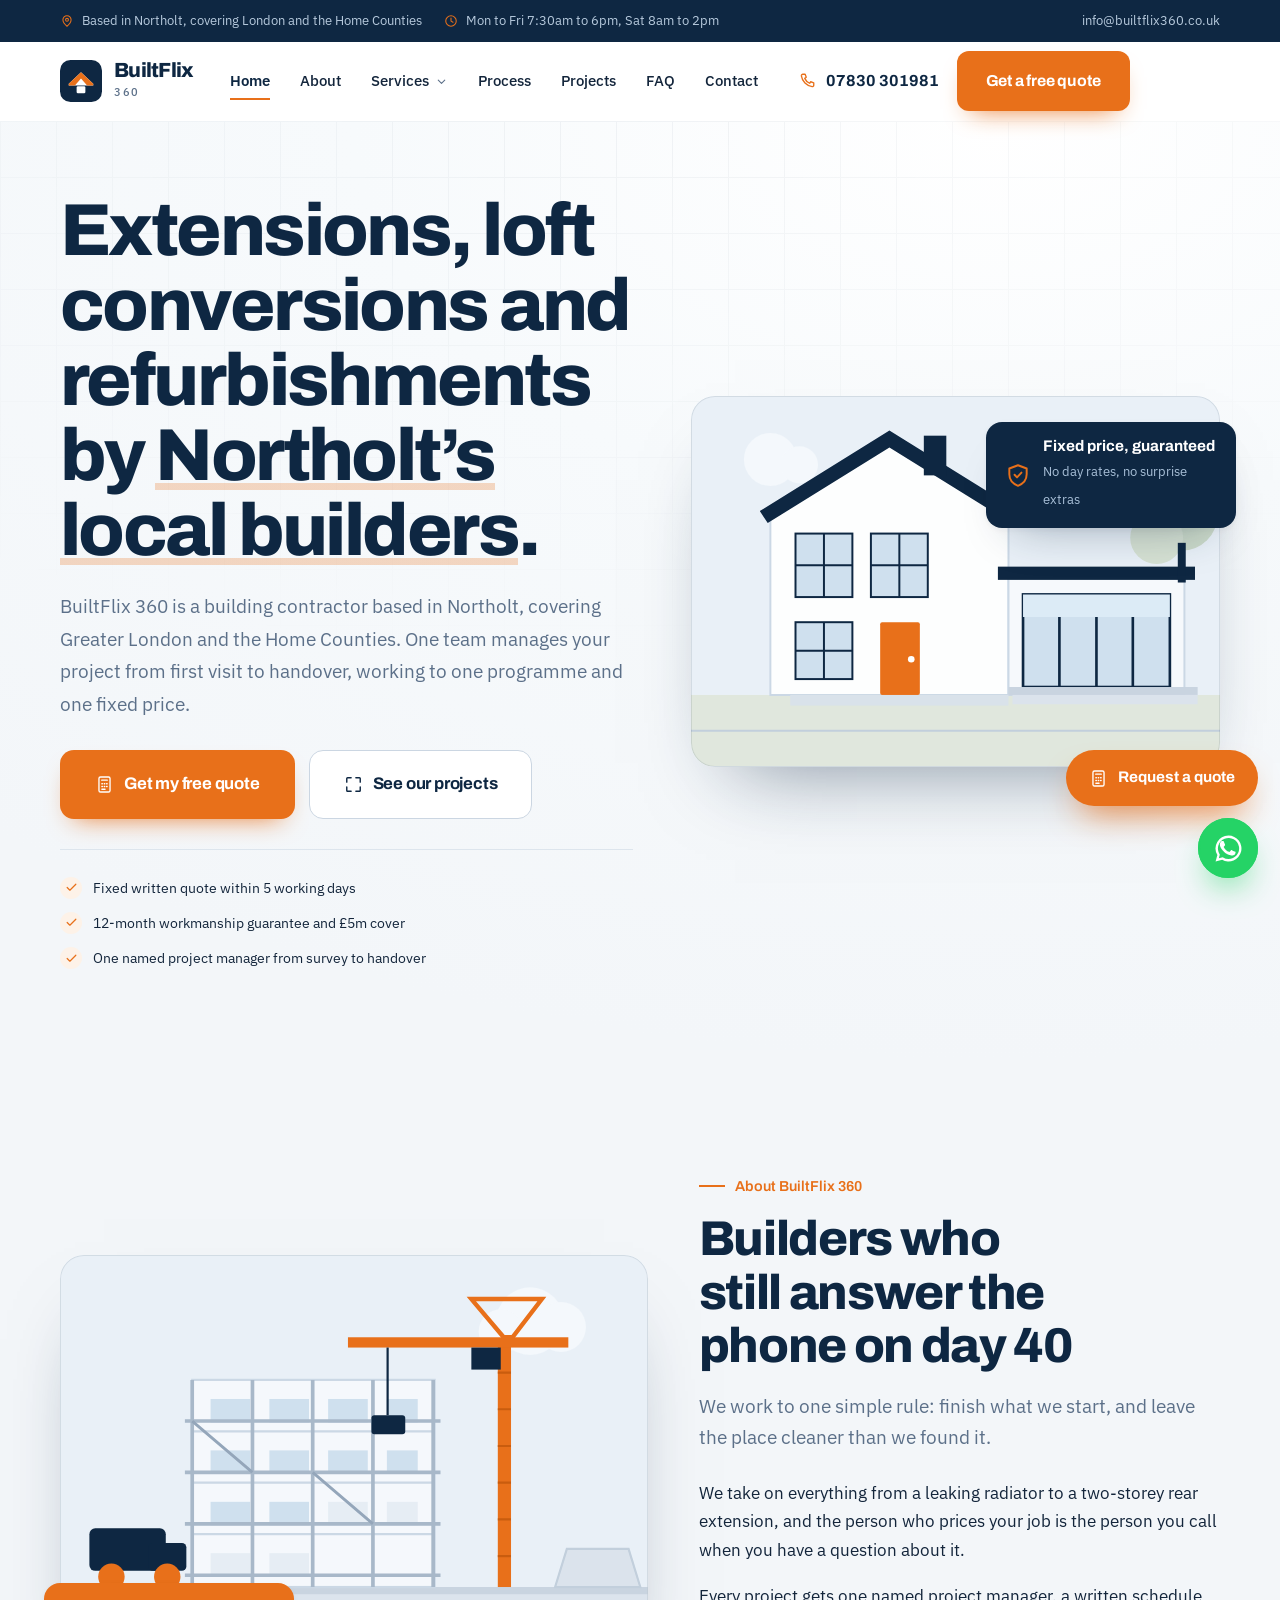
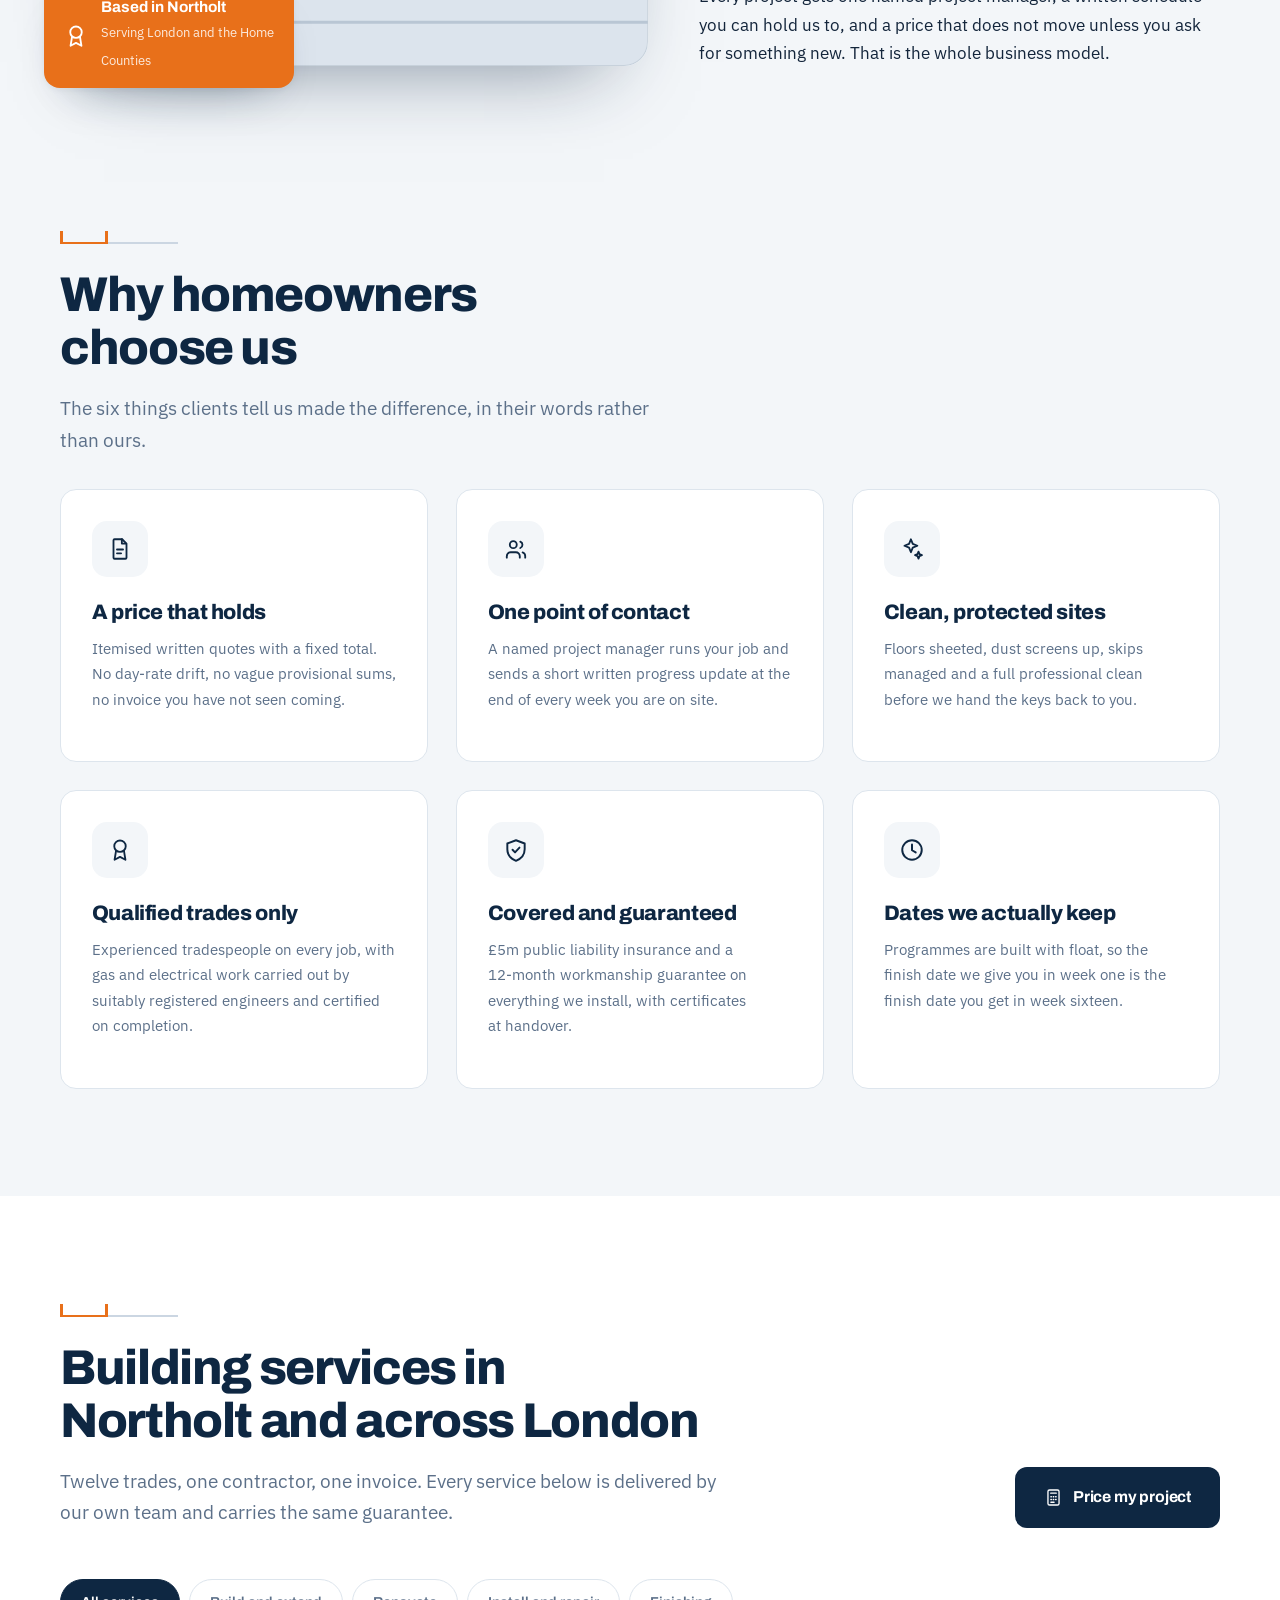
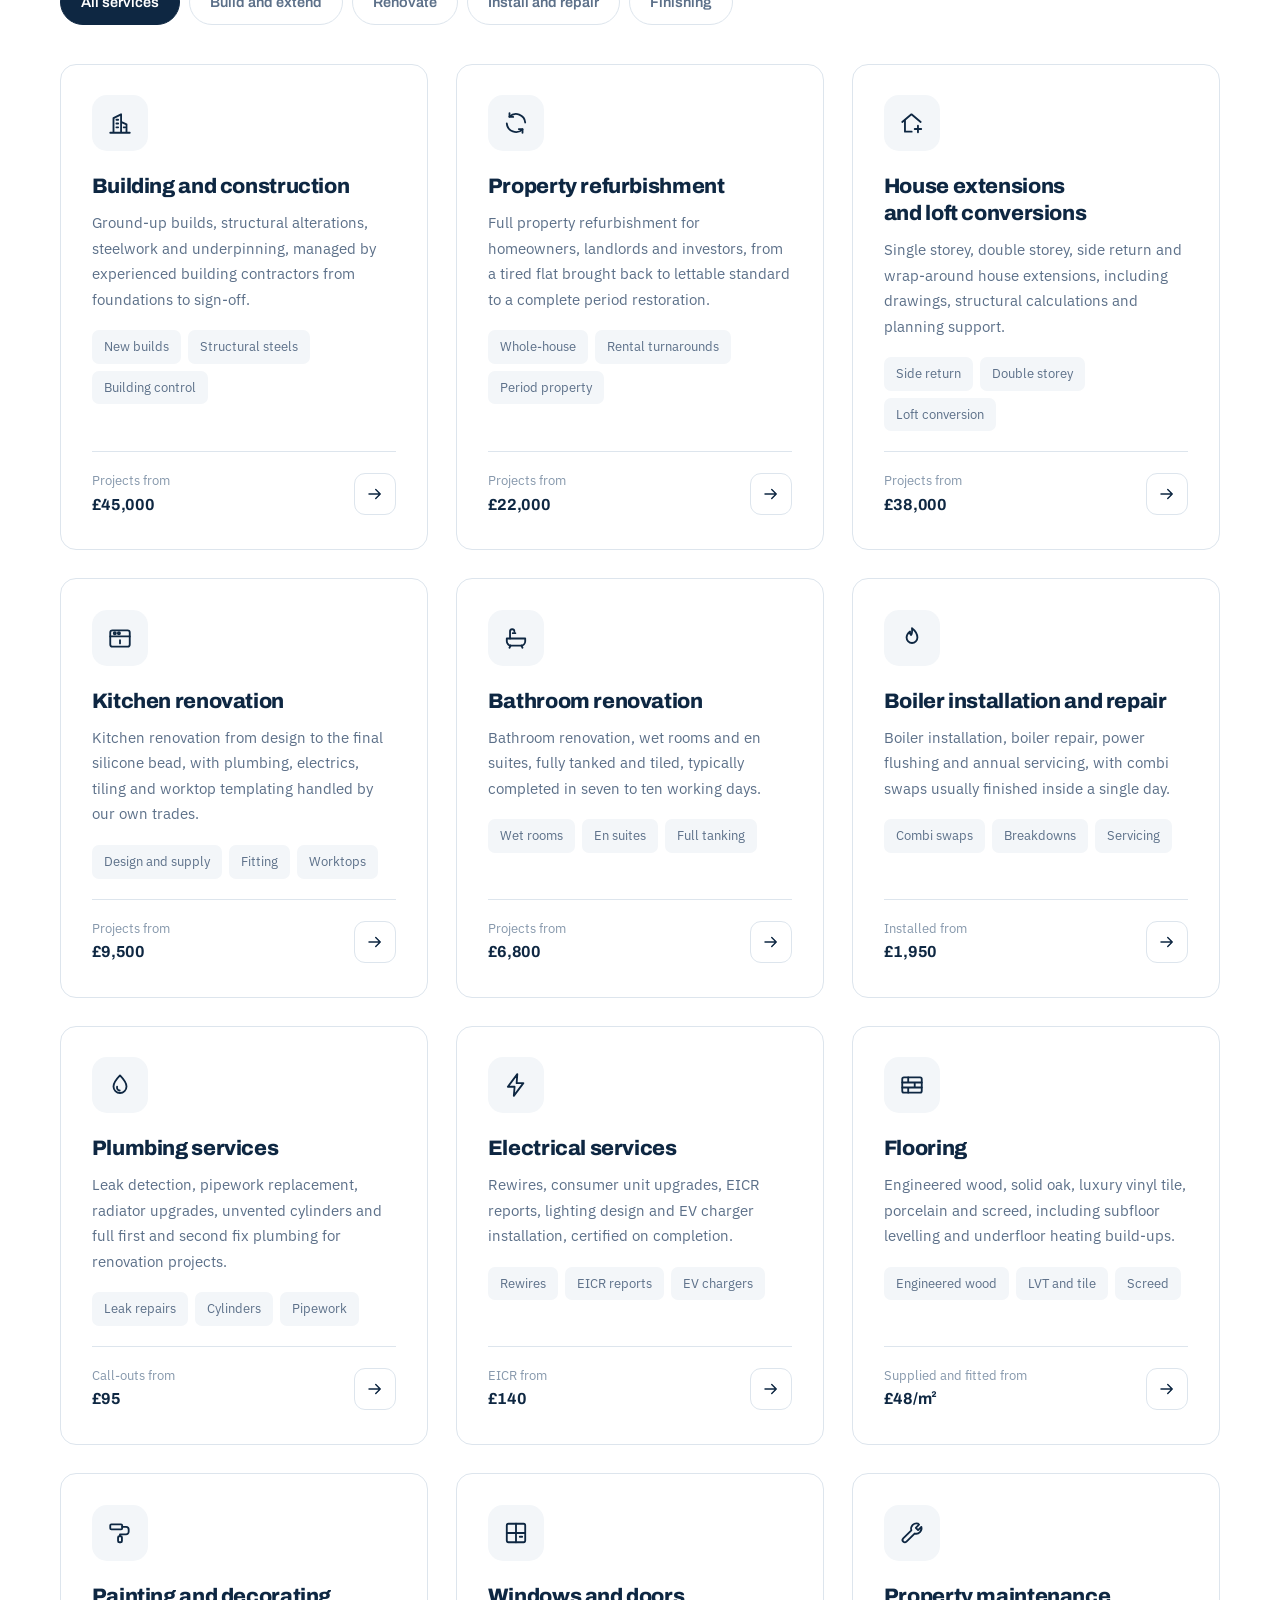
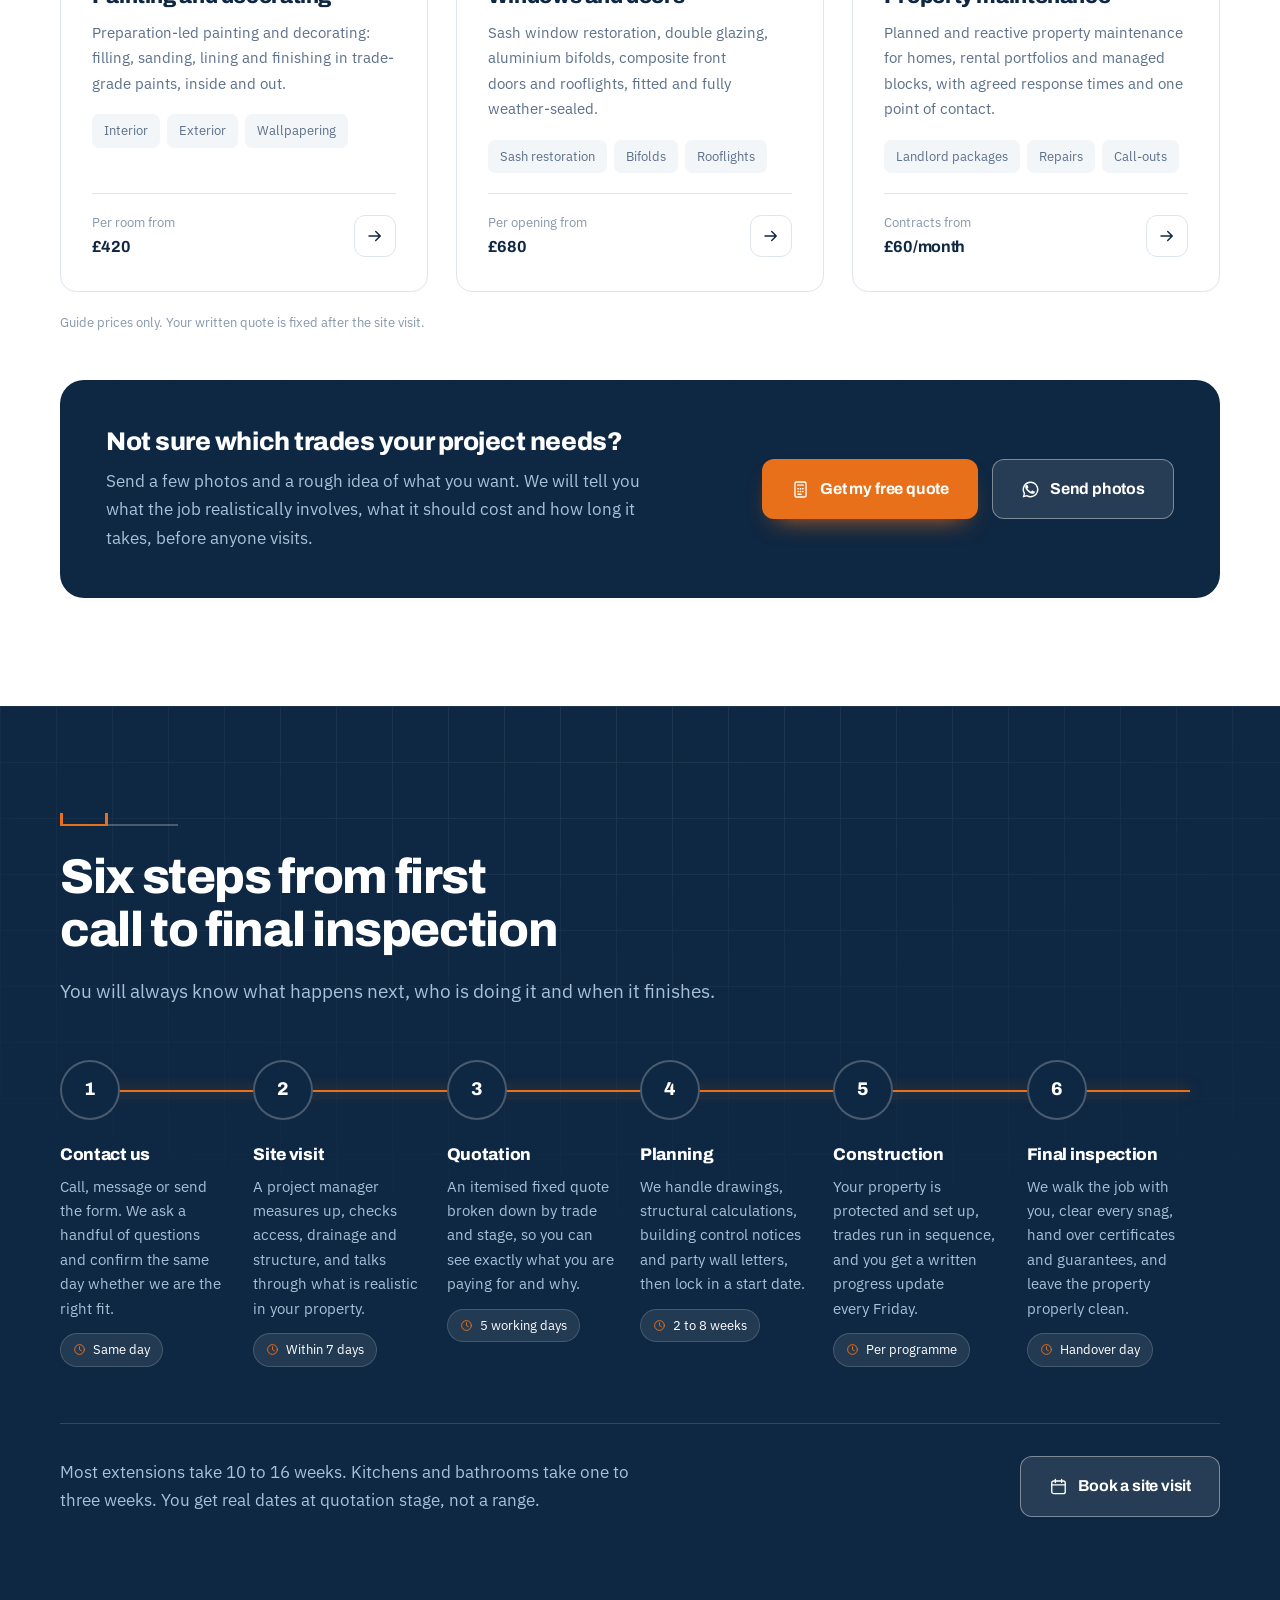
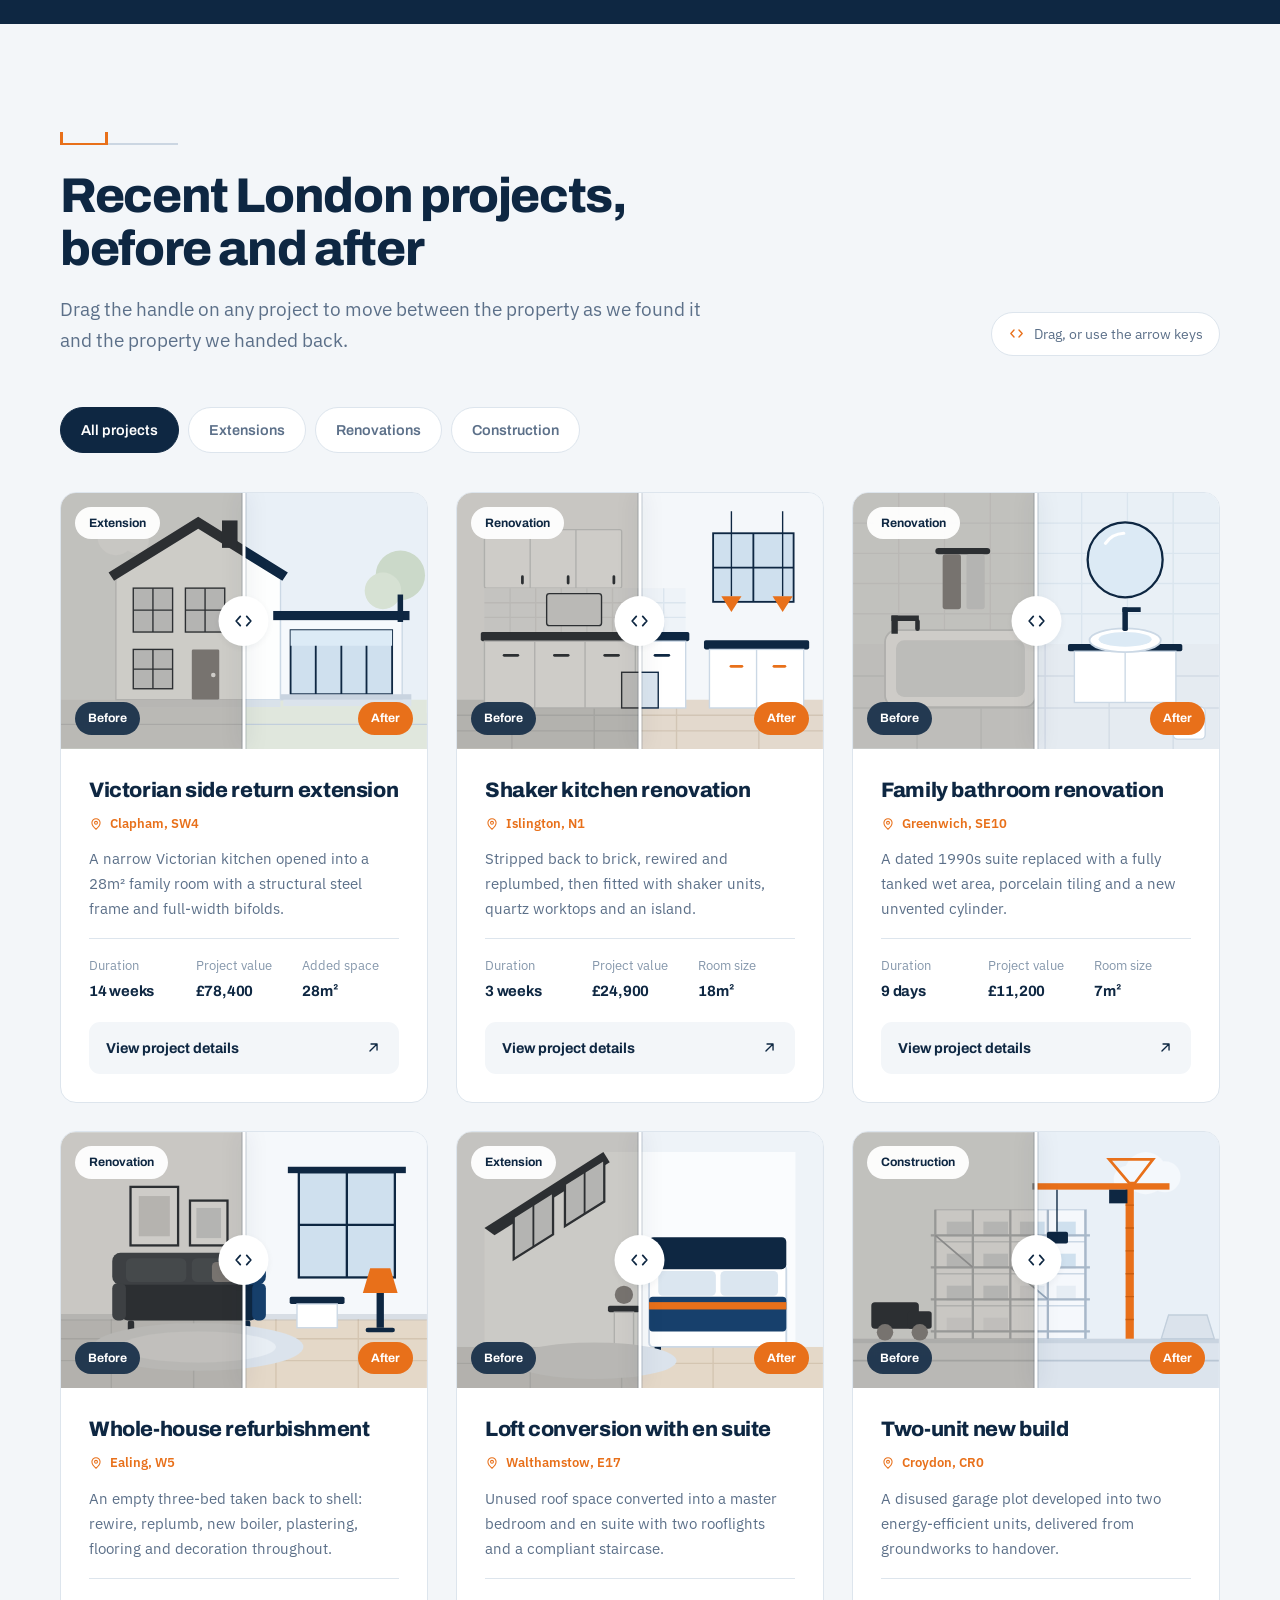
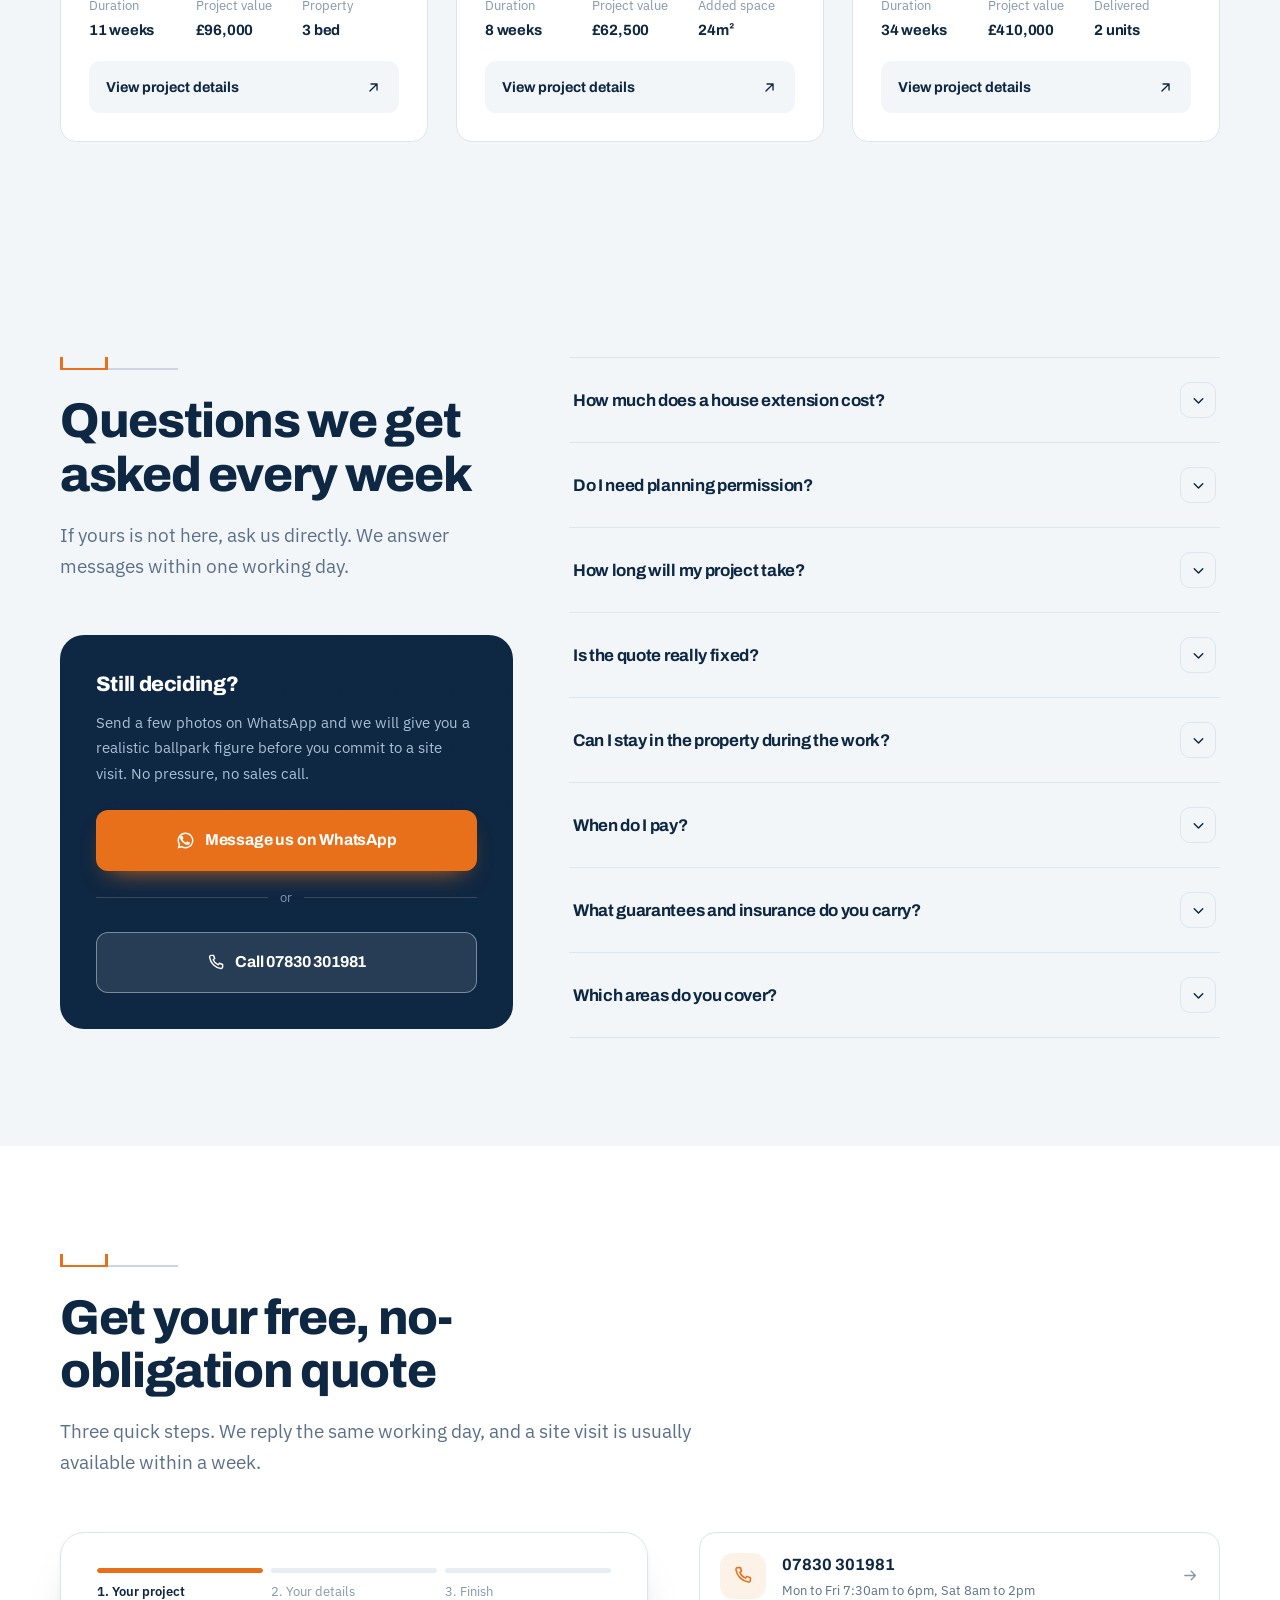
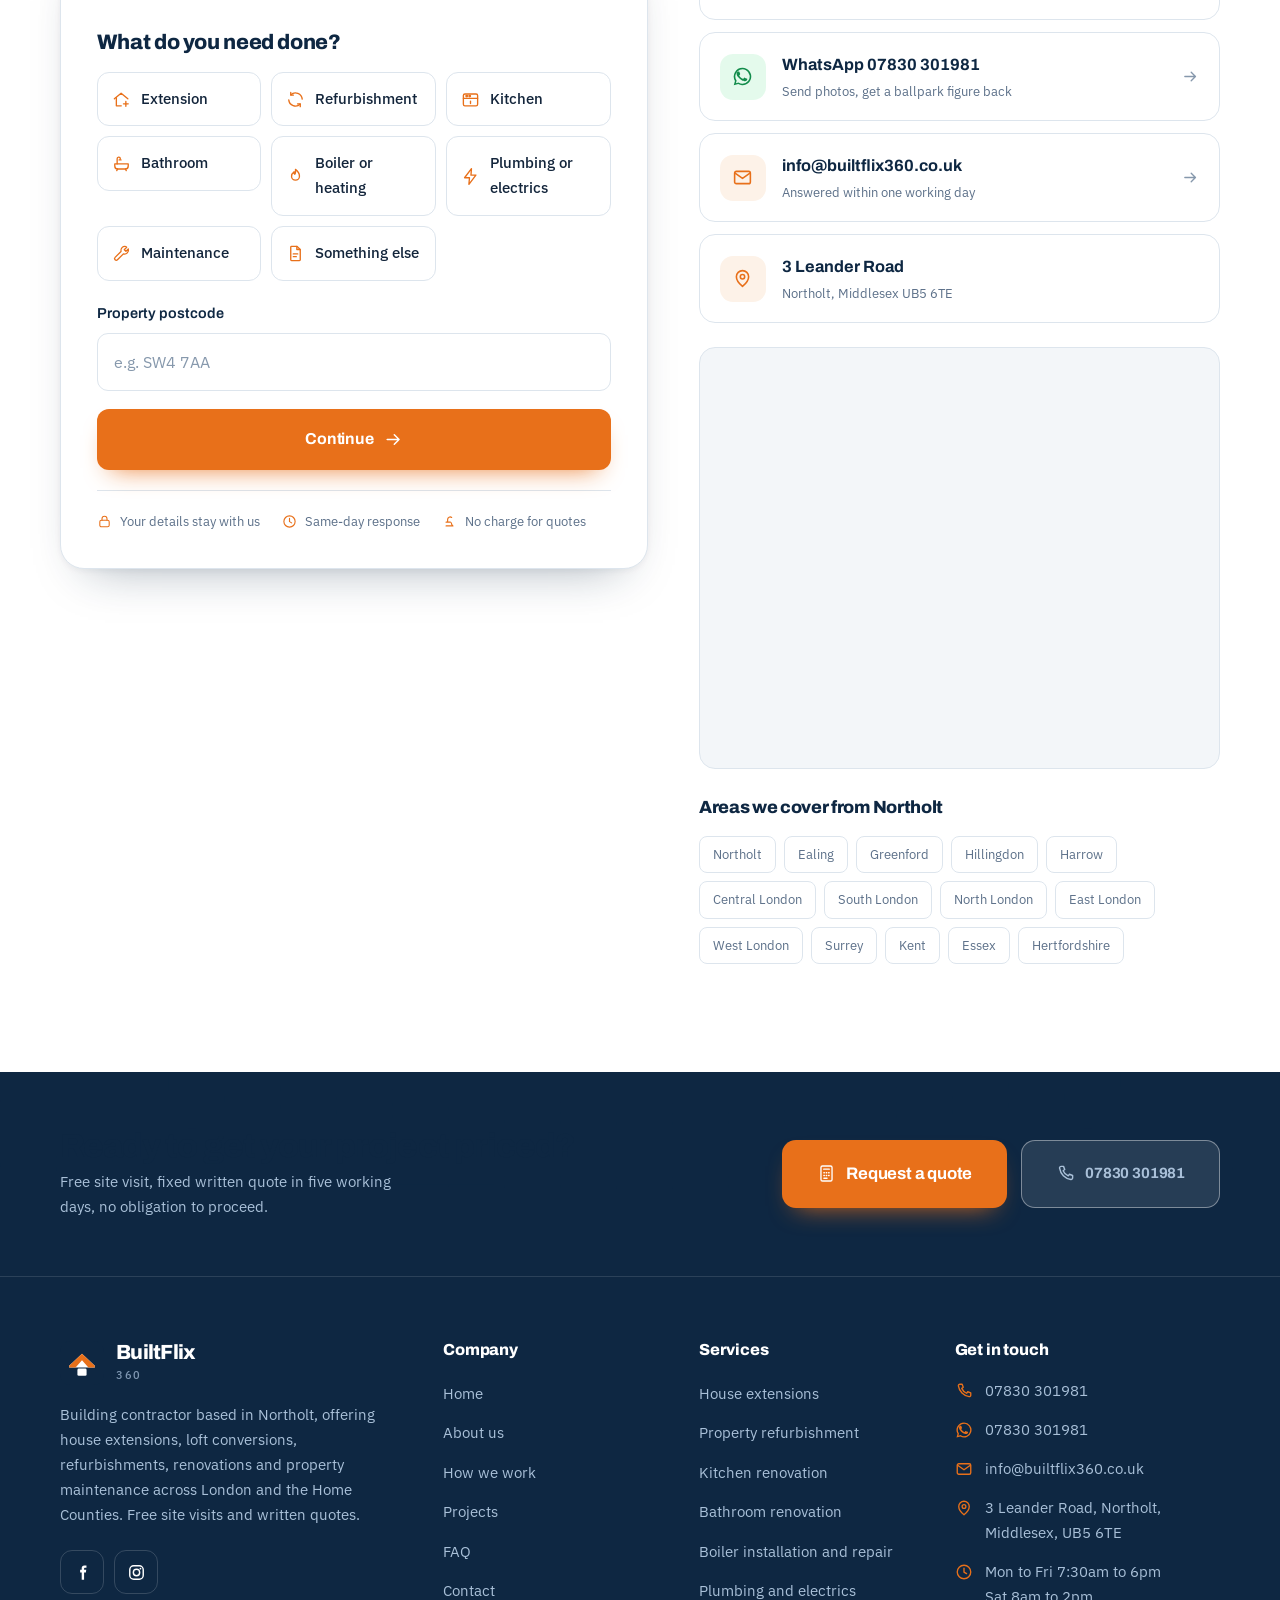
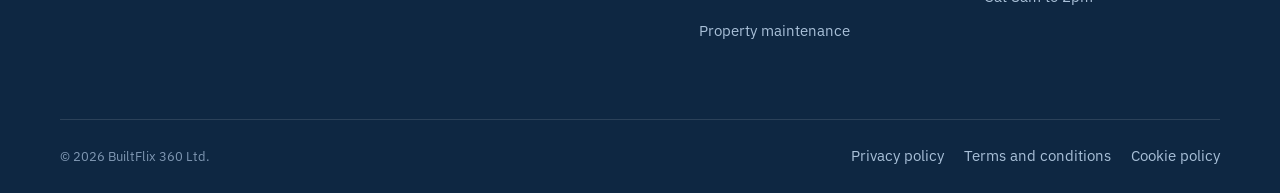
==== commit 4b21762c: "Remove certification badges and accreditation claims Co-Authored-By: Claude Opus 5.5 <noreply@anthro" ====
--- a/index.html
+++ b/index.html
@@ -218,7 +218,7 @@
           "name": "What guarantees and insurance do you carry?",
           "acceptedAnswer": {
             "@type": "Answer",
-            "text": "£5m public liability insurance, a 12-month workmanship guarantee, Gas Safe registration for heating work and NICEIC certification for electrical work."
+            "text": "£5m public liability insurance, a 12-month workmanship guarantee, and all relevant compliance certificates handed over at completion."
           }
         },
         {
@@ -1257,7 +1257,7 @@
       <a class="drawer-link" href="#contact">Contact <svg><use href="#i-arrow"/></svg></a>
     </nav>
     <ul class="drawer-trust">
-      <li>Gas Safe</li><li>NICEIC</li><li>TrustMark</li><li>CHAS</li><li>£5m insured</li>
+      <li>£5m insured</li>
     </ul>
     <div class="drawer-foot">
       <button class="btn btn--primary btn--wide" data-open-quote><svg><use href="#i-calc"/></svg>Get a free quote</button>
@@ -1302,26 +1302,6 @@
 </section>
 
 <!-- ════════════════════════════════════════════════════════
-     CERTIFICATIONS
-     ════════════════════════════════════════════════════════ -->
-<section class="certs" aria-labelledby="certsHeading">
-  <div class="wrap certs-inner">
-    <div class="certs-label">
-      <h2 id="certsHeading" style="font-size:1rem;margin:0 0 2px">Registered, audited and insured</h2>
-      Checked on every job, not just the big ones.
-    </div>
-    <ul class="cert-list">
-      <li class="cert"><svg><use href="#c-gas"/></svg><span><b>Gas Safe Register</b><small>Reg. 000000</small></span></li>
-      <li class="cert"><svg><use href="#c-elec"/></svg><span><b>NICEIC Approved</b><small>Contractor</small></span></li>
-      <li class="cert"><svg><use href="#c-trust"/></svg><span><b>TrustMark</b><small>Government endorsed</small></span></li>
-      <li class="cert"><svg><use href="#c-chas"/></svg><span><b>CHAS Accredited</b><small>Health &amp; safety</small></span></li>
-      <li class="cert"><svg><use href="#c-fmb"/></svg><span><b>FMB Member</b><small>Master Builders</small></span></li>
-      <li class="cert"><svg><use href="#c-which"/></svg><span><b>Which? Trusted Trader</b><small>Endorsed</small></span></li>
-    </ul>
-  </div>
-</section>
-
-<!-- ════════════════════════════════════════════════════════
      ABOUT
      ════════════════════════════════════════════════════════ -->
 <section class="section section--mist" id="about">
@@ -1375,8 +1355,8 @@
       </div>
       <div class="svc reveal" style="--d:0ms">
         <span class="ico"><svg><use href="#s-award"/></svg></span>
-        <h3>Certified trades only</h3>
-        <p>Gas Safe engineers, NICEIC electricians and time-served carpenters. We rarely subcontract, and never without vetting.</p>
+        <h3>Qualified trades only</h3>
+        <p>Experienced tradespeople on every job, with gas and electrical work carried out by suitably registered engineers and certified on completion.</p>
       </div>
       <div class="svc reveal" style="--d:60ms">
         <span class="ico"><svg><use href="#i-shield"/></svg></span>
@@ -1478,7 +1458,7 @@
       <article class="svc reveal" data-cat="install" style="--d:120ms">
         <span class="ico"><svg><use href="#s-boiler"/></svg></span>
         <h3>Boiler installation and repair</h3>
-        <p>Gas Safe boiler installation, boiler repair, power flushing and annual servicing, with combi swaps usually finished inside a single day.</p>
+        <p>Boiler installation, boiler repair, power flushing and annual servicing, with combi swaps usually finished inside a single day.</p>
         <ul class="svc-tags"><li>Combi swaps</li><li>Breakdowns</li><li>Servicing</li></ul>
         <div class="svc-foot">
           <span class="svc-from">Installed from<b>£1,950</b></span>
@@ -1502,7 +1482,7 @@
       <article class="svc reveal" data-cat="install" style="--d:60ms">
         <span class="ico"><svg><use href="#s-elec"/></svg></span>
         <h3>Electrical services</h3>
-        <p>NICEIC approved rewires, consumer unit upgrades, EICR reports, lighting design and EV charger installation, certified on completion.</p>
+        <p>Rewires, consumer unit upgrades, EICR reports, lighting design and EV charger installation, certified on completion.</p>
         <ul class="svc-tags"><li>Rewires</li><li>EICR reports</li><li>EV chargers</li></ul>
         <div class="svc-foot">
           <span class="svc-from">EICR from<b>£140</b></span>
@@ -1872,7 +1852,7 @@
         </div>
         <div class="faq-item">
           <h3 style="margin:0"><button class="faq-q" aria-expanded="false">What guarantees and insurance do you carry?<span class="faq-ico"><svg><use href="#i-chevron"/></svg></span></button></h3>
-          <div class="faq-a"><div class="inner"><p>£5m public liability insurance, a 12-month workmanship guarantee on everything we install, and manufacturer warranties passed straight to you. Boilers are registered with Gas Safe and electrical work is certified through NICEIC, with certificates handed over at completion.</p></div></div>
+          <div class="faq-a"><div class="inner"><p>£5m public liability insurance, a 12-month workmanship guarantee on everything we install, and manufacturer warranties passed straight to you. All relevant compliance certificates are handed over at completion.</p></div></div>
         </div>
         <div class="faq-item">
           <h3 style="margin:0"><button class="faq-q" aria-expanded="false">Which areas do you cover?<span class="faq-ico"><svg><use href="#i-chevron"/></svg></span></button></h3>
@@ -2119,14 +2099,6 @@
       </div>
     </div>
 
-    <ul class="foot-certs">
-      <li><svg><use href="#c-gas"/></svg>Gas Safe Register</li>
-      <li><svg><use href="#c-elec"/></svg>NICEIC Approved</li>
-      <li><svg><use href="#c-trust"/></svg>TrustMark</li>
-      <li><svg><use href="#c-chas"/></svg>CHAS Accredited</li>
-      <li><svg><use href="#c-fmb"/></svg>FMB Member</li>
-      <li><svg><use href="#c-which"/></svg>Which? Trusted Trader</li>
-    </ul>
 
     <div class="foot-bar">
       <span>© <span id="year">2026</span> BuiltFlix 360 Ltd.</span>
